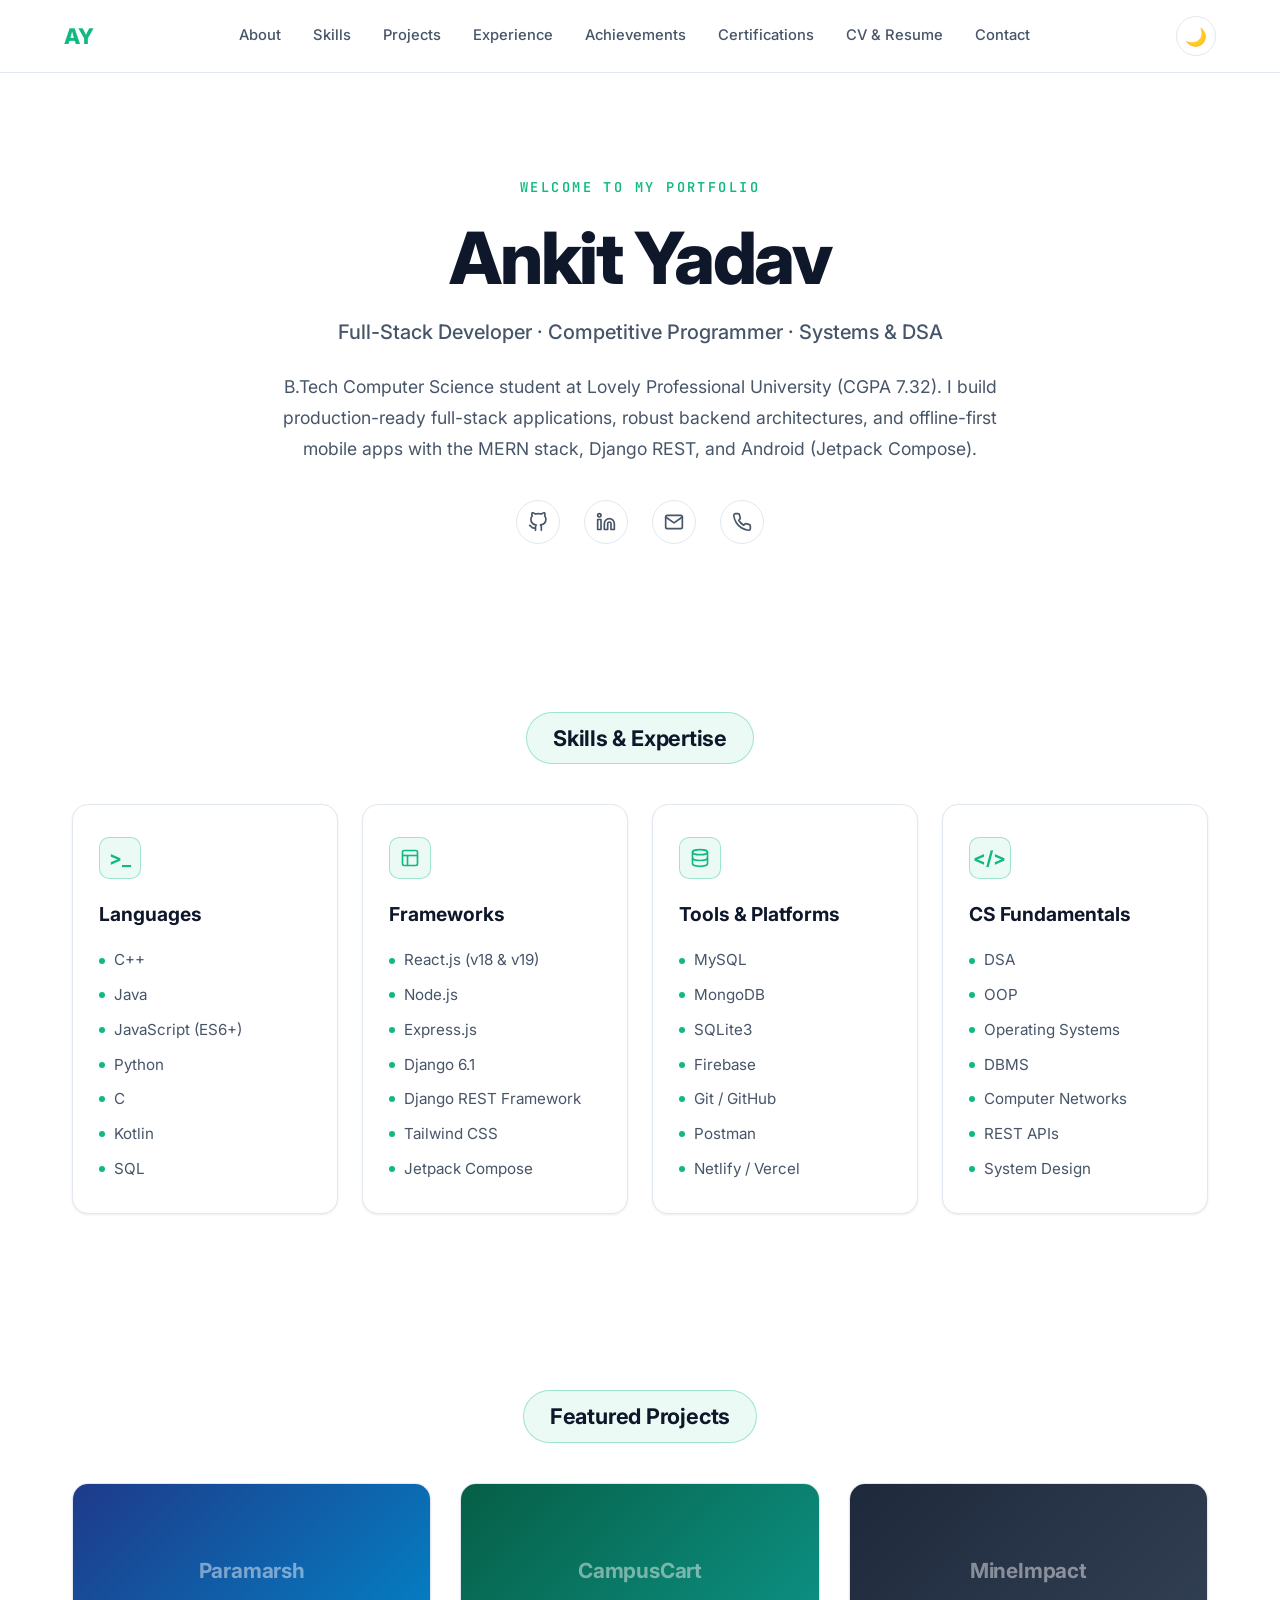
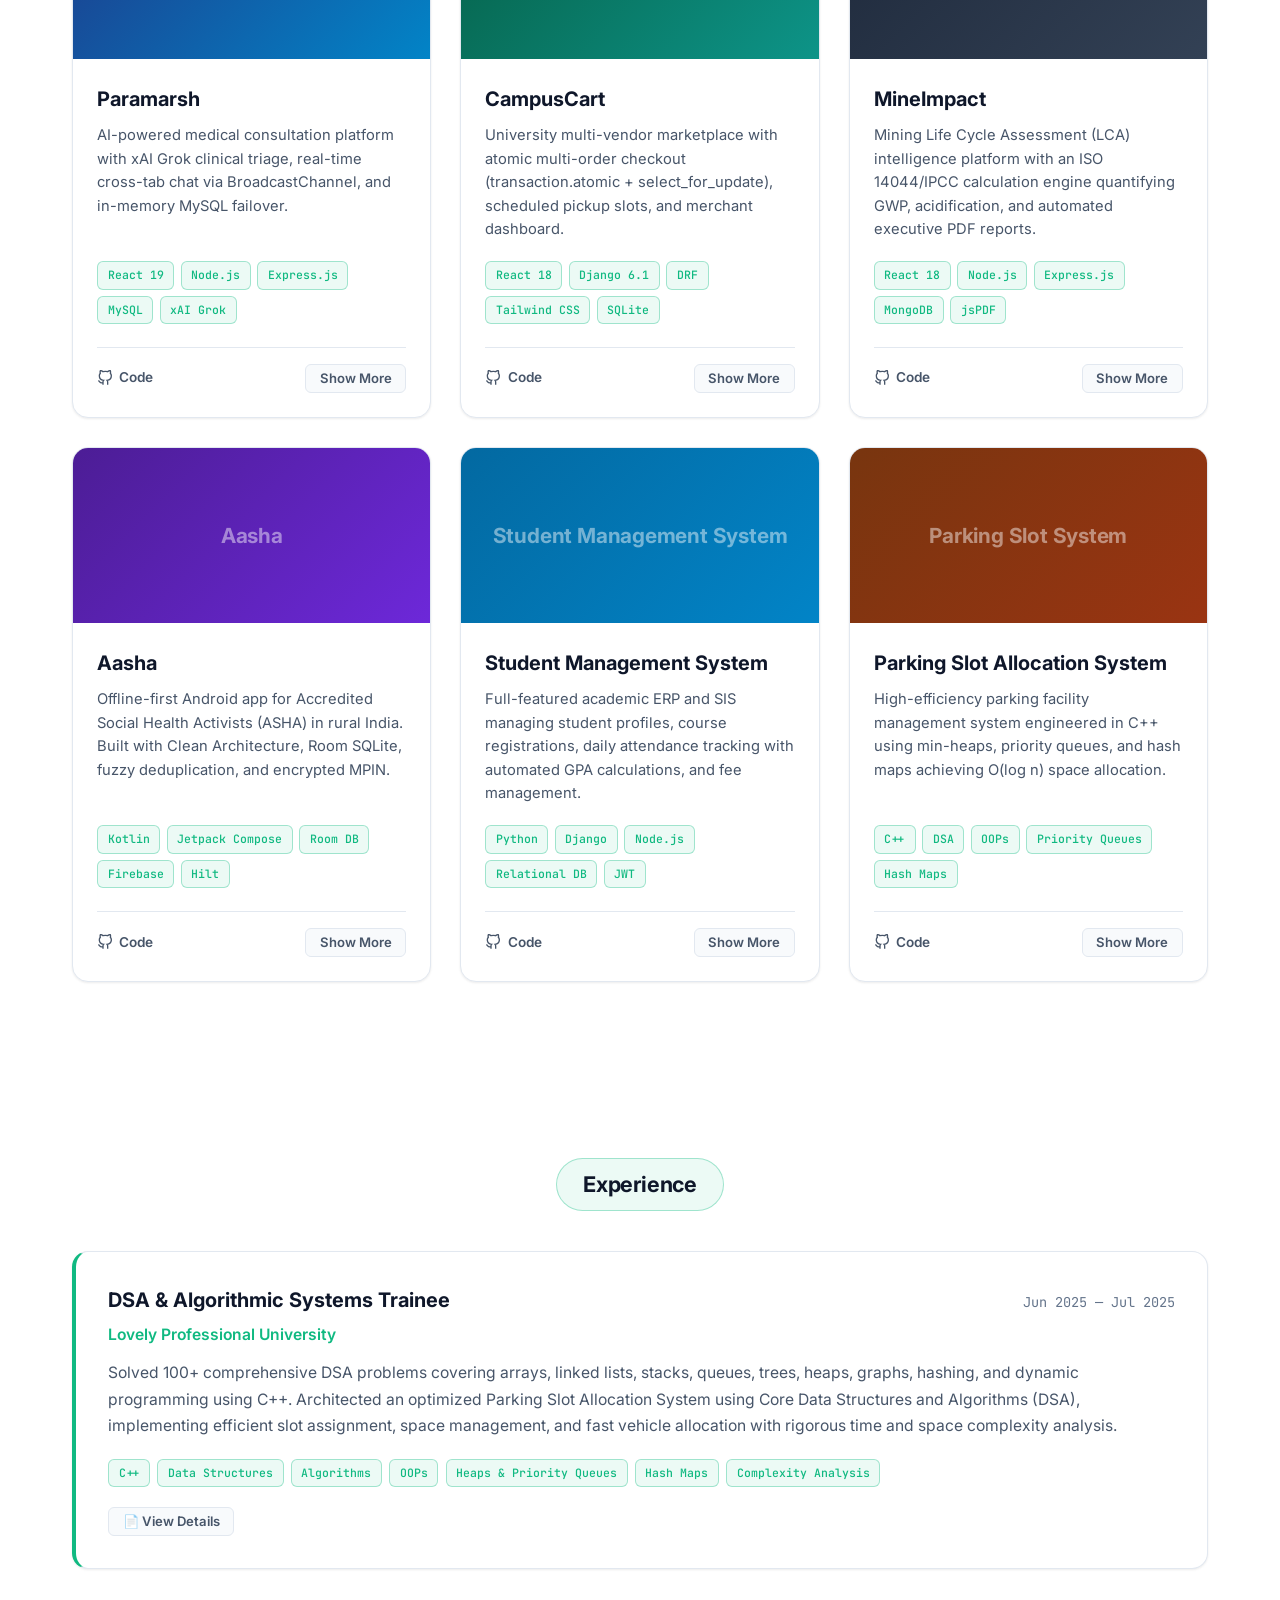
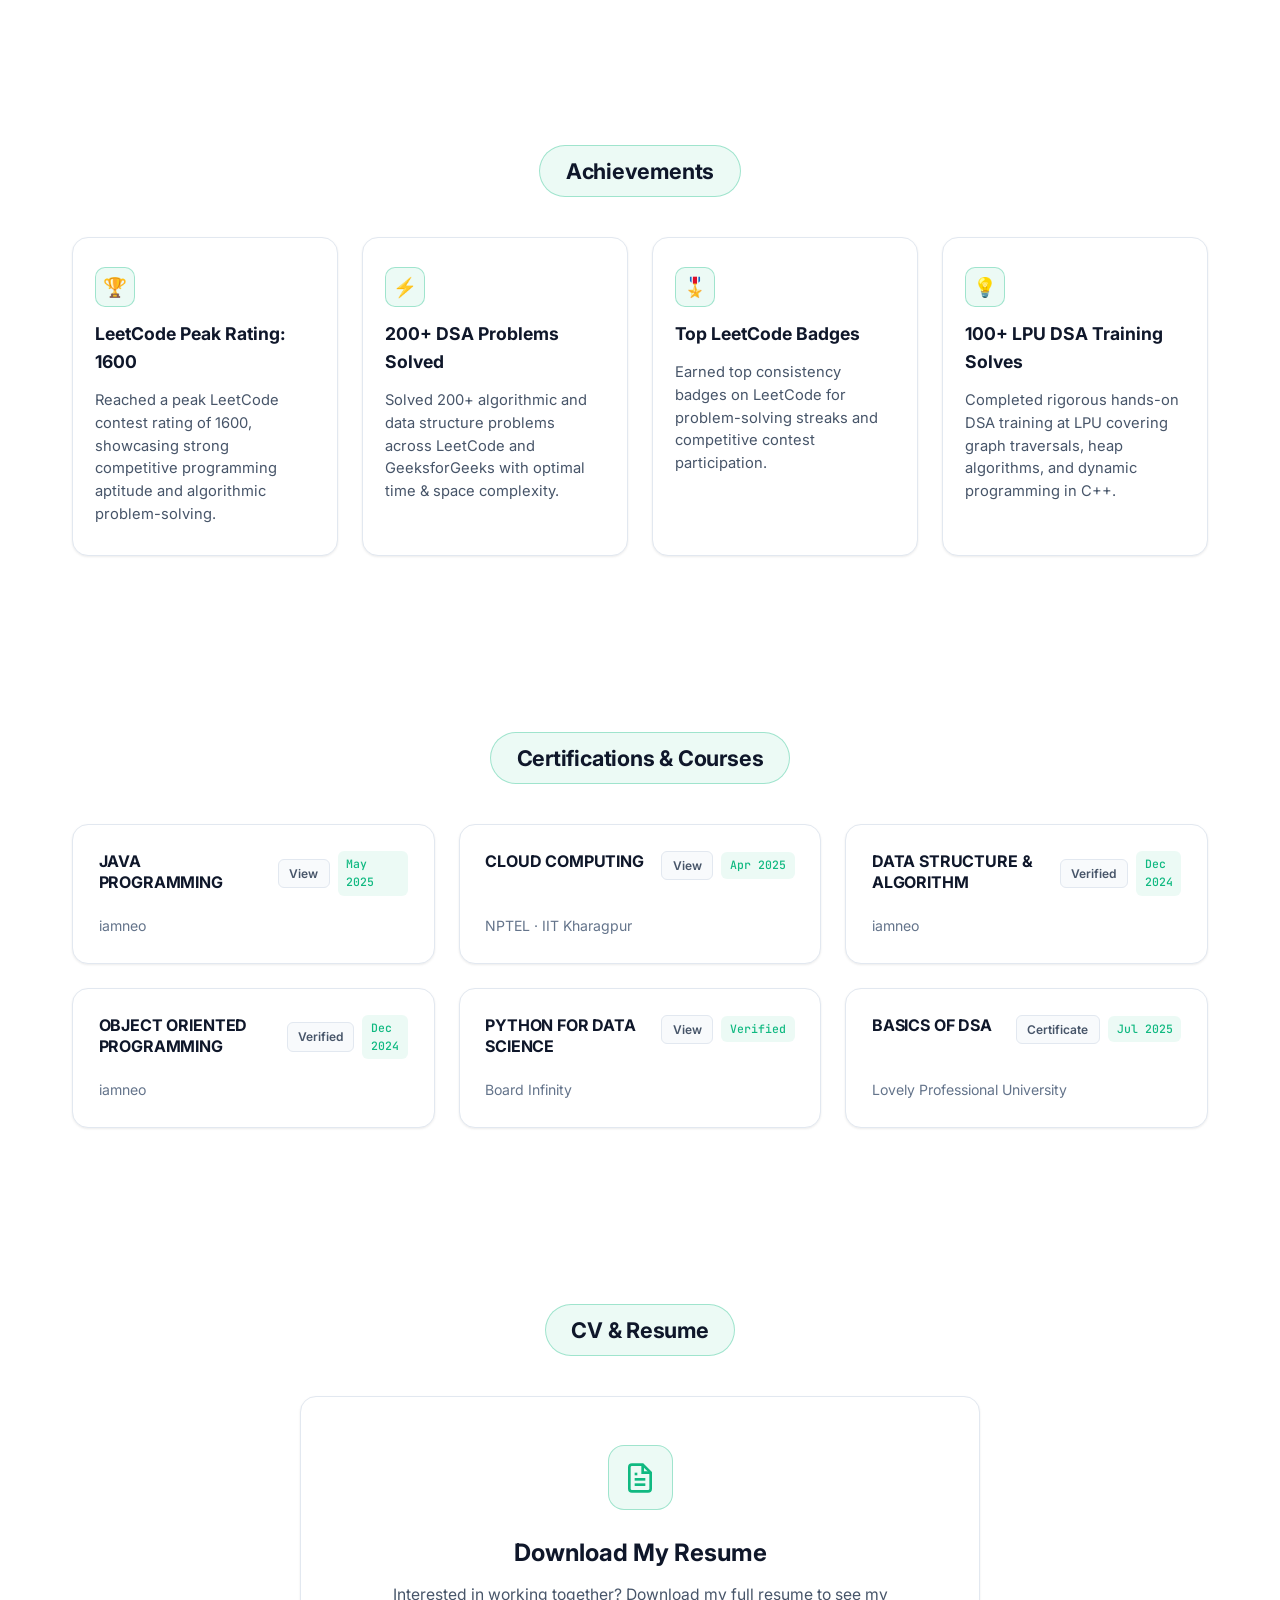
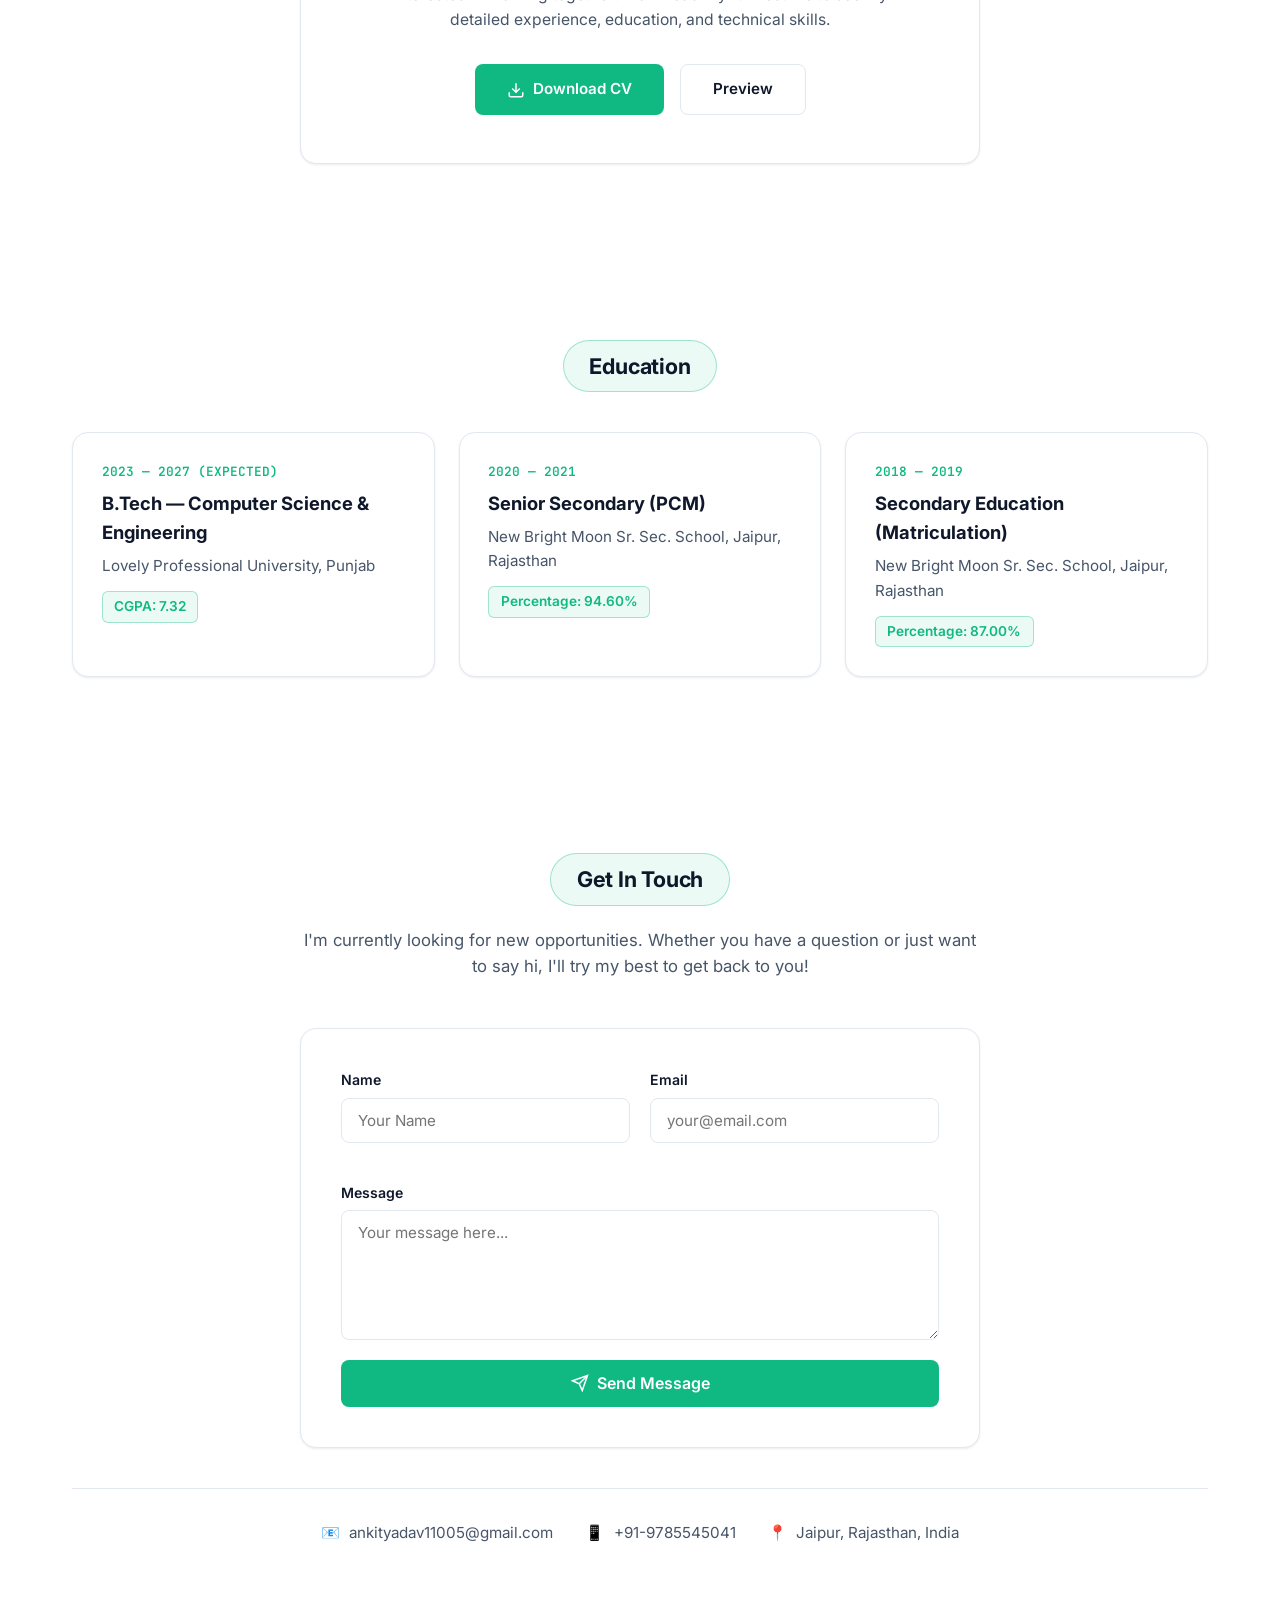
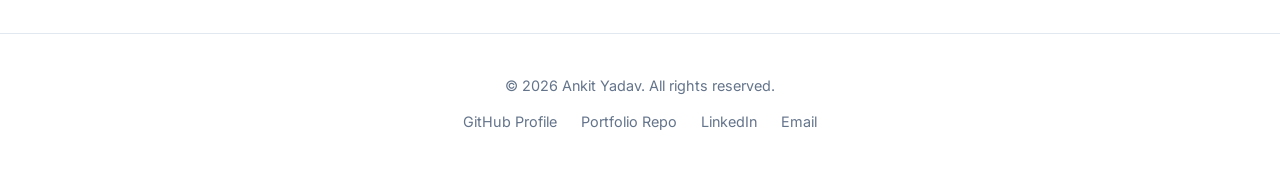
==== index.html @ 8354e6ef "refactor: redesign portfolio with clean, modern, professional layout matching reference design (non-" ====
<!DOCTYPE html>
<html lang="en" data-theme="light">
<head>
<meta charset="UTF-8">
<meta name="viewport" content="width=device-width, initial-scale=1.0">
<title>Ankit Yadav — Software Engineer & Full Stack Developer</title>
<meta name="description" content="Portfolio of Ankit Yadav — Full-Stack Developer & Software Engineer at Lovely Professional University (CGPA 7.32). Experienced in MERN, Django REST, Android (Jetpack Compose), and C++ DSA.">
<link rel="preconnect" href="https://fonts.googleapis.com">
<link rel="preconnect" href="https://fonts.gstatic.com" crossorigin>
<link href="https://fonts.googleapis.com/css2?family=Inter:wght@300;400;500;600;700;800&family=JetBrains+Mono:wght@400;500;600&display=swap" rel="stylesheet">
<style>
/* ===================== DESIGN TOKENS & VARIABLES ===================== */
:root {
  --primary: #10b981;
  --primary-hover: #059669;
  --primary-light: rgba(16, 185, 129, 0.08);
  --primary-border: rgba(16, 185, 129, 0.35);
  
  --bg: #ffffff;
  --bg-subtle: #f8fafc;
  --bg-card: #ffffff;
  --bg-input: #ffffff;
  
  --text-main: #0f172a;
  --text-muted: #475569;
  --text-subtle: #64748b;
  
  --border-color: #e2e8f0;
  --border-hover: #cbd5e1;
  --card-shadow: 0 1px 3px rgba(0, 0, 0, 0.05), 0 1px 2px rgba(0, 0, 0, 0.03);
  --card-hover-shadow: 0 10px 25px -5px rgba(0, 0, 0, 0.06), 0 8px 10px -6px rgba(0, 0, 0, 0.04);
  
  --font-sans: 'Inter', -apple-system, BlinkMacSystemFont, 'Segoe UI', Roboto, sans-serif;
  --font-mono: 'JetBrains Mono', monospace;
  --radius-pill: 30px;
  --radius-card: 16px;
  --radius-btn: 8px;
}

[data-theme="dark"] {
  --bg: #090d16;
  --bg-subtle: #0f172a;
  --bg-card: #131d31;
  --bg-input: #1a263e;
  
  --text-main: #f8fafc;
  --text-muted: #cbd5e1;
  --text-subtle: #94a3b8;
  
  --border-color: #1e293b;
  --border-hover: #334155;
  --card-shadow: 0 1px 3px rgba(0, 0, 0, 0.3);
  --card-hover-shadow: 0 12px 30px -5px rgba(0, 0, 0, 0.5);
}

/* ===================== RESET & BASE ===================== */
*, *::before, *::after { margin: 0; padding: 0; box-sizing: border-box; }
html { scroll-behavior: smooth; }
body {
  font-family: var(--font-sans);
  background-color: var(--bg);
  color: var(--text-main);
  line-height: 1.6;
  -webkit-font-smoothing: antialiased;
  transition: background-color 0.2s ease, color 0.2s ease;
}
a { color: inherit; text-decoration: none; }
button { font-family: inherit; cursor: pointer; border: none; background: none; }
img { max-width: 100%; display: block; }

/* ===================== NAVBAR ===================== */
.navbar {
  position: sticky; top: 0; z-index: 100;
  background: var(--bg);
  border-bottom: 1px solid var(--border-color);
  padding: 1rem 4rem;
  display: flex; align-items: center; justify-content: space-between;
  transition: background-color 0.2s, border-color 0.2s;
}
.nav-brand {
  font-size: 1.35rem; font-weight: 800; color: var(--primary);
  letter-spacing: -0.02em; display: flex; align-items: center; gap: 0.5rem;
}
.nav-links {
  display: flex; align-items: center; gap: 2rem;
}
.nav-links a {
  font-size: 0.92rem; font-weight: 500; color: var(--text-muted);
  transition: color 0.15s ease;
}
.nav-links a:hover { color: var(--primary); }
.nav-actions {
  display: flex; align-items: center; gap: 1rem;
}
.theme-btn {
  width: 40px; height: 40px; border-radius: 50%;
  border: 1px solid var(--border-color); background: var(--bg-card);
  display: flex; align-items: center; justify-content: center;
  font-size: 1.1rem; color: var(--text-muted);
  transition: border-color 0.15s, background-color 0.15s;
}
.theme-btn:hover { border-color: var(--primary); color: var(--primary); }
.hamburger {
  display: none; flex-direction: column; gap: 5px; padding: 4px;
}
.hamburger span {
  display: block; width: 22px; height: 2px; background: var(--text-main);
  border-radius: 2px; transition: transform 0.2s;
}
.mobile-nav {
  display: none; position: fixed; inset: 0; z-index: 99;
  background: var(--bg); flex-direction: column;
  align-items: center; justify-content: center; gap: 2rem;
}
.mobile-nav.open { display: flex; }
.mobile-nav a { font-size: 1.4rem; font-weight: 600; color: var(--text-main); }
.mobile-nav a:hover { color: var(--primary); }

/* ===================== GLOBAL SECTION STYLING ===================== */
section {
  padding: 5.5rem 2rem;
  max-width: 1200px;
  margin: 0 auto;
}
.section-badge-wrapper {
  display: flex; justify-content: center; margin-bottom: 2.5rem;
}
.section-badge {
  display: inline-block;
  padding: 0.5rem 1.6rem;
  border-radius: var(--radius-pill);
  background: var(--primary-light);
  border: 1px solid var(--primary-border);
  color: var(--text-main);
  font-size: 1.35rem;
  font-weight: 700;
  letter-spacing: -0.01em;
  text-align: center;
}
.section-description {
  text-align: center; color: var(--text-muted); font-size: 1.05rem;
  max-width: 680px; margin: -1.2rem auto 3rem;
}

/* ===================== HERO SECTION ===================== */
#hero {
  padding: 6.5rem 2rem 5rem;
  text-align: center;
  position: relative;
}
.hero-tagline {
  font-family: var(--font-mono);
  font-size: 0.85rem;
  font-weight: 600;
  letter-spacing: 0.18em;
  text-transform: uppercase;
  color: var(--primary);
  margin-bottom: 1.2rem;
}
.hero-title {
  font-size: clamp(2.8rem, 6vw, 4.5rem);
  font-weight: 800;
  letter-spacing: -0.03em;
  color: var(--text-main);
  line-height: 1.1;
  margin-bottom: 1.2rem;
}
.hero-roles {
  font-size: 1.25rem;
  font-weight: 500;
  color: var(--text-muted);
  margin-bottom: 1.5rem;
}
.hero-bio {
  font-size: 1.1rem;
  color: var(--text-muted);
  max-width: 750px;
  margin: 0 auto 2.2rem;
  line-height: 1.75;
}
.hero-socials {
  display: flex; justify-content: center; align-items: center; gap: 1.5rem;
}
.social-icon-link {
  width: 44px; height: 44px; border-radius: 50%;
  border: 1px solid var(--border-color); background: var(--bg-card);
  display: flex; align-items: center; justify-content: center;
  font-size: 1.2rem; color: var(--text-muted);
  transition: all 0.2s ease;
}
.social-icon-link:hover {
  border-color: var(--primary); color: var(--primary);
  transform: translateY(-2px);
}

/* ===================== SKILLS & EXPERTISE ===================== */
.skills-grid {
  display: grid;
  grid-template-columns: repeat(4, 1fr);
  gap: 1.5rem;
}
.skill-category-card {
  background: var(--bg-card);
  border: 1px solid var(--border-color);
  border-radius: var(--radius-card);
  padding: 2rem 1.6rem;
  box-shadow: var(--card-shadow);
  transition: transform 0.2s, box-shadow 0.2s, border-color 0.2s;
}
.skill-category-card:hover {
  border-color: var(--primary-border);
  box-shadow: var(--card-hover-shadow);
  transform: translateY(-3px);
}
.skill-icon-badge {
  width: 42px; height: 42px; border-radius: 10px;
  background: var(--primary-light); color: var(--primary);
  display: flex; align-items: center; justify-content: center;
  font-size: 1.2rem; font-weight: 700; margin-bottom: 1.2rem;
  border: 1px solid var(--primary-border);
}
.skill-category-title {
  font-size: 1.2rem; font-weight: 700; color: var(--text-main);
  margin-bottom: 1.2rem;
}
.skill-list {
  list-style: none; display: flex; flex-direction: column; gap: 0.65rem;
}
.skill-list-item {
  display: flex; align-items: center; gap: 0.6rem;
  font-size: 0.95rem; color: var(--text-muted);
}
.skill-list-item::before {
  content: ''; width: 6px; height: 6px; border-radius: 50%;
  background-color: var(--primary); flex-shrink: 0;
}

/* ===================== FEATURED PROJECTS ===================== */
.projects-grid {
  display: grid;
  grid-template-columns: repeat(3, 1fr);
  gap: 1.8rem;
}
.project-card {
  background: var(--bg-card);
  border: 1px solid var(--border-color);
  border-radius: var(--radius-card);
  overflow: hidden;
  box-shadow: var(--card-shadow);
  display: flex; flex-direction: column;
  transition: transform 0.2s, box-shadow 0.2s, border-color 0.2s;
}
.project-card:hover {
  border-color: var(--border-hover);
  box-shadow: var(--card-hover-shadow);
  transform: translateY(-4px);
}
.project-thumb {
  height: 175px; width: 100%;
  position: relative; overflow: hidden;
  display: flex; align-items: center; justify-content: center;
}
.project-thumb-text {
  font-weight: 700; font-size: 1.3rem; letter-spacing: -0.01em;
  opacity: 0.45; color: #ffffff; text-align: center; padding: 1rem;
}
.project-content {
  padding: 1.5rem; display: flex; flex-direction: column; flex-grow: 1;
}
.project-name {
  font-size: 1.25rem; font-weight: 700; color: var(--text-main);
  margin-bottom: 0.6rem;
}
.project-desc {
  font-size: 0.92rem; color: var(--text-muted); line-height: 1.6;
  margin-bottom: 1.2rem; flex-grow: 1;
}
.project-tags {
  display: flex; flex-wrap: wrap; gap: 0.4rem; margin-bottom: 1.4rem;
}
.project-tag {
  font-family: var(--font-mono); font-size: 0.72rem; font-weight: 500;
  padding: 0.25rem 0.6rem; border-radius: 6px;
  background: var(--primary-light); color: var(--primary);
  border: 1px solid var(--primary-border);
}
.project-card-footer {
  display: flex; align-items: center; justify-content: space-between;
  border-top: 1px solid var(--border-color); padding-top: 1rem;
  margin-top: auto;
}
.project-link-btn {
  font-size: 0.85rem; font-weight: 600; color: var(--text-muted);
  display: inline-flex; align-items: center; gap: 0.4rem;
  transition: color 0.15s ease;
}
.project-link-btn:hover { color: var(--primary); }
.btn-show-more {
  font-size: 0.82rem; font-weight: 600; padding: 0.35rem 0.85rem;
  border-radius: 6px; border: 1px solid var(--border-color);
  background: var(--bg-subtle); color: var(--text-muted);
  transition: all 0.15s ease;
}
.btn-show-more:hover {
  border-color: var(--primary); color: var(--primary);
}

/* ===================== EXPERIENCE / TRAINING ===================== */
.experience-container {
  display: flex; flex-direction: column; gap: 1.5rem;
}
.experience-card {
  background: var(--bg-card);
  border: 1px solid var(--border-color);
  border-left: 4px solid var(--primary);
  border-radius: var(--radius-card);
  padding: 2rem;
  box-shadow: var(--card-shadow);
}
.experience-header {
  display: flex; justify-content: space-between; align-items: baseline;
  flex-wrap: wrap; gap: 0.5rem; margin-bottom: 0.4rem;
}
.experience-role {
  font-size: 1.25rem; font-weight: 700; color: var(--text-main);
}
.experience-org {
  font-size: 0.98rem; font-weight: 600; color: var(--primary);
  margin-bottom: 0.8rem;
}
.experience-date {
  font-family: var(--font-mono); font-size: 0.85rem; color: var(--text-subtle);
}
.experience-body {
  font-size: 0.98rem; color: var(--text-muted); line-height: 1.7; margin-bottom: 1.2rem;
}
.experience-tags {
  display: flex; flex-wrap: wrap; gap: 0.45rem; margin-bottom: 1.2rem;
}

/* ===================== ACHIEVEMENTS ===================== */
.achievements-grid {
  display: grid;
  grid-template-columns: repeat(4, 1fr);
  gap: 1.5rem;
}
.achievement-card {
  background: var(--bg-card);
  border: 1px solid var(--border-color);
  border-radius: var(--radius-card);
  padding: 1.8rem 1.4rem;
  box-shadow: var(--card-shadow);
  display: flex; flex-direction: column; gap: 0.8rem;
  transition: transform 0.2s, box-shadow 0.2s;
}
.achievement-card:hover {
  transform: translateY(-3px); box-shadow: var(--card-hover-shadow);
}
.achievement-icon-circle {
  width: 40px; height: 40px; border-radius: 10px;
  background: var(--primary-light); color: var(--primary);
  border: 1px solid var(--primary-border);
  display: flex; align-items: center; justify-content: center; font-size: 1.2rem;
}
.achievement-title {
  font-size: 1.1rem; font-weight: 700; color: var(--text-main);
}
.achievement-text {
  font-size: 0.92rem; color: var(--text-muted); line-height: 1.55;
}

/* ===================== CERTIFICATIONS & COURSES ===================== */
.certs-grid {
  display: grid;
  grid-template-columns: repeat(3, 1fr);
  gap: 1.5rem;
}
.cert-card {
  background: var(--bg-card);
  border: 1px solid var(--border-color);
  border-radius: var(--radius-card);
  padding: 1.6rem;
  box-shadow: var(--card-shadow);
  display: flex; flex-direction: column; justify-content: space-between;
  gap: 1.2rem;
  transition: transform 0.2s, box-shadow 0.2s;
}
.cert-card:hover {
  transform: translateY(-3px); box-shadow: var(--card-hover-shadow);
}
.cert-top {
  display: flex; justify-content: space-between; align-items: flex-start; gap: 0.8rem;
}
.cert-title {
  font-size: 1rem; font-weight: 700; color: var(--text-main);
  text-transform: uppercase; letter-spacing: -0.01em; line-height: 1.35;
}
.cert-meta-row {
  display: flex; align-items: center; gap: 0.5rem;
}
.cert-btn {
  font-size: 0.75rem; font-weight: 600; padding: 0.25rem 0.65rem;
  border-radius: 6px; border: 1px solid var(--border-color);
  color: var(--text-muted); background: var(--bg-subtle);
}
.cert-btn:hover { border-color: var(--primary); color: var(--primary); }
.cert-date-badge {
  font-family: var(--font-mono); font-size: 0.72rem; padding: 0.25rem 0.55rem;
  border-radius: 6px; background: var(--primary-light); color: var(--primary);
  font-weight: 500;
}
.cert-issuer {
  font-size: 0.88rem; color: var(--text-subtle);
}

/* ===================== CV & RESUME ===================== */
.resume-card {
  max-width: 680px; margin: 0 auto;
  background: var(--bg-card);
  border: 1px solid var(--border-color);
  border-radius: var(--radius-card);
  padding: 3rem 2.5rem;
  text-align: center;
  box-shadow: var(--card-shadow);
}
.resume-icon-wrap {
  width: 65px; height: 65px; border-radius: 16px;
  background: var(--primary-light); border: 1px solid var(--primary-border);
  color: var(--primary); margin: 0 auto 1.5rem;
  display: flex; align-items: center; justify-content: center; font-size: 2rem;
}
.resume-heading {
  font-size: 1.5rem; font-weight: 700; color: var(--text-main);
  margin-bottom: 0.6rem;
}
.resume-subtext {
  font-size: 0.98rem; color: var(--text-muted);
  max-width: 520px; margin: 0 auto 2rem; line-height: 1.6;
}
.resume-actions {
  display: flex; justify-content: center; gap: 1rem; flex-wrap: wrap;
}
.btn-primary-green {
  background: var(--primary); color: #ffffff;
  padding: 0.75rem 2rem; border-radius: var(--radius-btn);
  font-weight: 600; font-size: 0.95rem;
  display: inline-flex; align-items: center; gap: 0.5rem;
  transition: background-color 0.15s ease, transform 0.15s;
}
.btn-primary-green:hover {
  background: var(--primary-hover); transform: translateY(-2px);
}
.btn-outline {
  border: 1px solid var(--border-color); color: var(--text-main);
  background: var(--bg-card); padding: 0.75rem 2rem;
  border-radius: var(--radius-btn); font-weight: 600; font-size: 0.95rem;
  transition: border-color 0.15s, transform 0.15s;
}
.btn-outline:hover {
  border-color: var(--text-main); transform: translateY(-2px);
}

/* ===================== EDUCATION ===================== */
.education-grid {
  display: grid; grid-template-columns: repeat(3, 1fr); gap: 1.5rem;
}
.edu-card {
  background: var(--bg-card);
  border: 1px solid var(--border-color);
  border-radius: var(--radius-card);
  padding: 1.8rem;
  box-shadow: var(--card-shadow);
}
.edu-date {
  font-family: var(--font-mono); font-size: 0.8rem; color: var(--primary);
  font-weight: 600; margin-bottom: 0.4rem;
}
.edu-degree {
  font-size: 1.15rem; font-weight: 700; color: var(--text-main); margin-bottom: 0.4rem;
}
.edu-school {
  font-size: 0.95rem; color: var(--text-muted); margin-bottom: 0.8rem;
}
.edu-score-badge {
  display: inline-block; font-weight: 600; font-size: 0.85rem;
  padding: 0.25rem 0.7rem; border-radius: 6px;
  background: var(--primary-light); color: var(--primary);
  border: 1px solid var(--primary-border);
}

/* ===================== GET IN TOUCH (CONTACT) ===================== */
.contact-container {
  max-width: 680px; margin: 0 auto;
  background: var(--bg-card);
  border: 1px solid var(--border-color);
  border-radius: var(--radius-card);
  padding: 2.5rem;
  box-shadow: var(--card-shadow);
}
.form-row-2 {
  display: grid; grid-template-columns: 1fr 1fr; gap: 1.2rem; margin-bottom: 1.2rem;
}
.form-field-group {
  display: flex; flex-direction: column; gap: 0.4rem; margin-bottom: 1.2rem;
}
.form-field-group label {
  font-size: 0.88rem; font-weight: 600; color: var(--text-main);
}
.form-control {
  width: 100%; padding: 0.75rem 1rem;
  border-radius: var(--radius-btn);
  border: 1px solid var(--border-color);
  background: var(--bg-input);
  color: var(--text-main);
  font-family: var(--font-sans); font-size: 0.95rem;
  outline: none; transition: border-color 0.15s;
}
.form-control:focus {
  border-color: var(--primary);
}
textarea.form-control { min-height: 130px; resize: vertical; }
.btn-send {
  width: 100%; background: var(--primary); color: #ffffff;
  padding: 0.85rem; border-radius: var(--radius-btn);
  font-weight: 600; font-size: 1rem;
  display: flex; align-items: center; justify-content: center; gap: 0.5rem;
  transition: background-color 0.15s ease;
}
.btn-send:hover { background: var(--primary-hover); }

/* Direct Contact Info Row */
.direct-contact-row {
  display: flex; justify-content: center; gap: 2rem; flex-wrap: wrap;
  margin-top: 2.5rem; padding-top: 2rem; border-top: 1px solid var(--border-color);
}
.direct-contact-item {
  display: flex; align-items: center; gap: 0.6rem;
  font-size: 0.95rem; color: var(--text-muted);
}
.direct-contact-item a:hover { color: var(--primary); }

/* ===================== FOOTER ===================== */
footer {
  border-top: 1px solid var(--border-color);
  background: var(--bg);
  padding: 2.5rem 2rem;
  text-align: center;
  color: var(--text-subtle);
  font-size: 0.9rem;
}
.footer-links {
  display: flex; justify-content: center; gap: 1.5rem; margin-top: 0.8rem;
}
.footer-links a:hover { color: var(--primary); }

/* ===================== MODAL STYLES ===================== */
.modal-overlay {
  position: fixed; inset: 0; z-index: 1000;
  background: rgba(0, 0, 0, 0.65);
  display: flex; align-items: center; justify-content: center;
  padding: 1.5rem; opacity: 0; pointer-events: none;
  transition: opacity 0.2s ease;
}
.modal-overlay.open { opacity: 1; pointer-events: all; }
.modal-box {
  background: var(--bg-card);
  border: 1px solid var(--border-color);
  border-radius: var(--radius-card);
  max-width: 780px; width: 100%; max-height: 85vh;
  overflow-y: auto; padding: 2.2rem;
  box-shadow: 0 20px 40px rgba(0,0,0,0.2);
  position: relative;
}
.modal-close-btn {
  position: absolute; top: 1.4rem; right: 1.4rem;
  width: 34px; height: 34px; border-radius: 50%;
  border: 1px solid var(--border-color); color: var(--text-muted);
  display: flex; align-items: center; justify-content: center;
  font-size: 1.1rem;
}
.modal-close-btn:hover { border-color: var(--text-main); color: var(--text-main); }
.modal-badge-tag {
  display: inline-block; font-size: 0.75rem; font-weight: 600;
  padding: 0.25rem 0.65rem; border-radius: 6px;
  background: var(--primary-light); color: var(--primary);
  border: 1px solid var(--primary-border); margin-bottom: 0.6rem;
}
.modal-title { font-size: 1.8rem; font-weight: 800; color: var(--text-main); margin-bottom: 0.5rem; }
.modal-sub { font-size: 0.95rem; color: var(--text-muted); margin-bottom: 1.5rem; }
.modal-section-h { font-size: 1.1rem; font-weight: 700; color: var(--text-main); margin: 1.4rem 0 0.8rem; }
.modal-bullets { list-style: none; display: flex; flex-direction: column; gap: 0.65rem; }
.modal-bullets li {
  position: relative; padding-left: 1.3rem; font-size: 0.95rem; color: var(--text-muted); line-height: 1.6;
}
.modal-bullets li::before {
  content: '•'; color: var(--primary); position: absolute; left: 0; font-size: 1.2rem; line-height: 1;
}
.modal-tech-box {
  background: var(--bg-subtle); border: 1px solid var(--border-color);
  border-radius: 8px; padding: 1rem; margin-top: 1.4rem;
  font-size: 0.9rem; color: var(--text-muted);
}
.modal-footer-actions {
  display: flex; gap: 1rem; margin-top: 2rem; padding-top: 1.2rem; border-top: 1px solid var(--border-color);
}

/* ===================== RESPONSIVE BREAKPOINTS ===================== */
@media (max-width: 1024px) {
  .skills-grid { grid-template-columns: repeat(2, 1fr); }
  .projects-grid { grid-template-columns: repeat(2, 1fr); }
  .achievements-grid { grid-template-columns: repeat(2, 1fr); }
  .certs-grid { grid-template-columns: repeat(2, 1fr); }
  .education-grid { grid-template-columns: 1fr; }
}

@media (max-width: 768px) {
  .navbar { padding: 1rem 1.5rem; }
  .nav-links { display: none; }
  .hamburger { display: flex; }
  section { padding: 4rem 1.2rem; }
  .projects-grid { grid-template-columns: 1fr; }
  .skills-grid { grid-template-columns: 1fr; }
  .achievements-grid { grid-template-columns: 1fr; }
  .certs-grid { grid-template-columns: 1fr; }
  .form-row-2 { grid-template-columns: 1fr; }
  .direct-contact-row { flex-direction: column; align-items: center; }
}
</style>
</head>
<body>

<!-- NAVBAR -->
<header class="navbar">
  <a href="#hero" class="nav-brand">AY</a>
  <nav class="nav-links">
    <a href="#about">About</a>
    <a href="#skills">Skills</a>
    <a href="#projects">Projects</a>
    <a href="#experience">Experience</a>
    <a href="#achievements">Achievements</a>
    <a href="#certifications">Certifications</a>
    <a href="#resume">CV & Resume</a>
    <a href="#contact">Contact</a>
  </nav>
  <div class="nav-actions">
    <button class="theme-btn" id="theme-btn" aria-label="Toggle Theme">🌙</button>
    <button class="hamburger" id="hamburger-btn" aria-label="Open Navigation Menu">
      <span></span><span></span><span></span>
    </button>
  </div>
</header>

<!-- MOBILE NAVIGATION DRAWER -->
<div class="mobile-nav" id="mobile-nav">
  <a href="#about" onclick="closeMobile()">About</a>
  <a href="#skills" onclick="closeMobile()">Skills</a>
  <a href="#projects" onclick="closeMobile()">Projects</a>
  <a href="#experience" onclick="closeMobile()">Experience</a>
  <a href="#achievements" onclick="closeMobile()">Achievements</a>
  <a href="#certifications" onclick="closeMobile()">Certifications</a>
  <a href="#resume" onclick="closeMobile()">CV & Resume</a>
  <a href="#contact" onclick="closeMobile()">Contact</a>
</div>

<!-- ===== HERO SECTION ===== -->
<section id="hero">
  <div class="hero-tagline">Welcome to my portfolio</div>
  <h1 class="hero-title">Ankit Yadav</h1>
  <div class="hero-roles">Full-Stack Developer · Competitive Programmer · Systems & DSA</div>
  <p class="hero-bio">
    B.Tech Computer Science student at Lovely Professional University (CGPA 7.32). I build production-ready full-stack applications, robust backend architectures, and offline-first mobile apps with the MERN stack, Django REST, and Android (Jetpack Compose).
  </p>
  <div class="hero-socials">
    <a href="https://github.com/ankityadav281" target="_blank" class="social-icon-link" title="GitHub">
      <svg width="20" height="20" viewBox="0 0 24 24" fill="none" stroke="currentColor" stroke-width="2" stroke-linecap="round" stroke-linejoin="round"><path d="M9 19c-5 1.5-5-2.5-7-3m14 6v-3.87a3.37 3.37 0 0 0-.94-2.61c3.14-.35 6.44-1.54 6.44-7A5.44 5.44 0 0 0 20 4.77 5.07 5.07 0 0 0 19.91 1S18.73.65 16 2.48a13.38 13.38 0 0 0-7 0C6.27.65 5.09 1 5.09 1A5.07 5.07 0 0 0 5 4.77a5.44 5.44 0 0 0-1.5 3.78c0 5.42 3.3 6.61 6.44 7A3.37 3.37 0 0 0 9 18.13V22"></path></svg>
    </a>
    <a href="https://linkedin.com/in/AnkitYadav" target="_blank" class="social-icon-link" title="LinkedIn">
      <svg width="20" height="20" viewBox="0 0 24 24" fill="none" stroke="currentColor" stroke-width="2" stroke-linecap="round" stroke-linejoin="round"><path d="M16 8a6 6 0 0 1 6 6v7h-4v-7a2 2 0 0 0-2-2 2 2 0 0 0-2 2v7h-4v-7a6 6 0 0 1 6-6z"></path><rect x="2" y="9" width="4" height="12"></rect><circle cx="4" cy="4" r="2"></circle></svg>
    </a>
    <a href="mailto:ankityadav11005@gmail.com" class="social-icon-link" title="Email">
      <svg width="20" height="20" viewBox="0 0 24 24" fill="none" stroke="currentColor" stroke-width="2" stroke-linecap="round" stroke-linejoin="round"><path d="M4 4h16c1.1 0 2 .9 2 2v12c0 1.1-.9 2-2 2H4c-1.1 0-2-.9-2-2V6c0-1.1.9-2 2-2z"></path><polyline points="22,6 12,13 2,6"></polyline></svg>
    </a>
    <a href="tel:+919785545041" class="social-icon-link" title="Phone">
      <svg width="20" height="20" viewBox="0 0 24 24" fill="none" stroke="currentColor" stroke-width="2" stroke-linecap="round" stroke-linejoin="round"><path d="M22 16.92v3a2 2 0 0 1-2.18 2 19.79 19.79 0 0 1-8.63-3.07 19.5 19.5 0 0 1-6-6 19.79 19.79 0 0 1-3.07-8.67A2 2 0 0 1 4.11 2h3a2 2 0 0 1 2 1.72 12.84 12.84 0 0 0 .7 2.81 2 2 0 0 1-.45 2.11L8.09 9.91a16 16 0 0 0 6 6l1.27-1.27a2 2 0 0 1 2.11-.45 12.84 12.84 0 0 0 2.81.7A2 2 0 0 1 22 16.92z"></path></svg>
    </a>
  </div>
</section>

<!-- ===== SKILLS & EXPERTISE ===== -->
<section id="skills">
  <div class="section-badge-wrapper">
    <div class="section-badge">Skills & Expertise</div>
  </div>
  <div class="skills-grid">
    <!-- Languages -->
    <div class="skill-category-card">
      <div class="skill-icon-badge">&gt;_</div>
      <h3 class="skill-category-title">Languages</h3>
      <ul class="skill-list">
        <li class="skill-list-item">C++</li>
        <li class="skill-list-item">Java</li>
        <li class="skill-list-item">JavaScript (ES6+)</li>
        <li class="skill-list-item">Python</li>
        <li class="skill-list-item">C</li>
        <li class="skill-list-item">Kotlin</li>
        <li class="skill-list-item">SQL</li>
      </ul>
    </div>

    <!-- Frameworks -->
    <div class="skill-category-card">
      <div class="skill-icon-badge">
        <svg width="20" height="20" viewBox="0 0 24 24" fill="none" stroke="currentColor" stroke-width="2"><rect x="3" y="3" width="18" height="18" rx="2"/><path d="M3 9h18"/><path d="M9 21V9"/></svg>
      </div>
      <h3 class="skill-category-title">Frameworks</h3>
      <ul class="skill-list">
        <li class="skill-list-item">React.js (v18 & v19)</li>
        <li class="skill-list-item">Node.js</li>
        <li class="skill-list-item">Express.js</li>
        <li class="skill-list-item">Django 6.1</li>
        <li class="skill-list-item">Django REST Framework</li>
        <li class="skill-list-item">Tailwind CSS</li>
        <li class="skill-list-item">Jetpack Compose</li>
      </ul>
    </div>

    <!-- Tools & Platforms -->
    <div class="skill-category-card">
      <div class="skill-icon-badge">
        <svg width="20" height="20" viewBox="0 0 24 24" fill="none" stroke="currentColor" stroke-width="2"><ellipse cx="12" cy="5" rx="9" ry="3"/><path d="M21 12c0 1.66-4 3-9 3s-9-1.34-9-3"/><path d="M3 5v14c0 1.66 4 3 9 3s9-1.34 9-3V5"/></svg>
      </div>
      <h3 class="skill-category-title">Tools & Platforms</h3>
      <ul class="skill-list">
        <li class="skill-list-item">MySQL</li>
        <li class="skill-list-item">MongoDB</li>
        <li class="skill-list-item">SQLite3</li>
        <li class="skill-list-item">Firebase</li>
        <li class="skill-list-item">Git / GitHub</li>
        <li class="skill-list-item">Postman</li>
        <li class="skill-list-item">Netlify / Vercel</li>
      </ul>
    </div>

    <!-- CS Fundamentals -->
    <div class="skill-category-card">
      <div class="skill-icon-badge">&lt;/&gt;</div>
      <h3 class="skill-category-title">CS Fundamentals</h3>
      <ul class="skill-list">
        <li class="skill-list-item">DSA</li>
        <li class="skill-list-item">OOP</li>
        <li class="skill-list-item">Operating Systems</li>
        <li class="skill-list-item">DBMS</li>
        <li class="skill-list-item">Computer Networks</li>
        <li class="skill-list-item">REST APIs</li>
        <li class="skill-list-item">System Design</li>
      </ul>
    </div>
  </div>
</section>

<!-- ===== FEATURED PROJECTS ===== -->
<section id="projects">
  <div class="section-badge-wrapper">
    <div class="section-badge">Featured Projects</div>
  </div>
  <div class="projects-grid">

    <!-- 1. Paramarsh -->
    <div class="project-card">
      <div class="project-thumb" style="background: linear-gradient(135deg, #1e3a8a, #0284c7);">
        <div class="project-thumb-text">Paramarsh</div>
      </div>
      <div class="project-content">
        <h3 class="project-name">Paramarsh</h3>
        <p class="project-desc">
          AI-powered medical consultation platform with xAI Grok clinical triage, real-time cross-tab chat via BroadcastChannel, and in-memory MySQL failover.
        </p>
        <div class="project-tags">
          <span class="project-tag">React 19</span>
          <span class="project-tag">Node.js</span>
          <span class="project-tag">Express.js</span>
          <span class="project-tag">MySQL</span>
          <span class="project-tag">xAI Grok</span>
        </div>
        <div class="project-card-footer">
          <a href="https://github.com/ankityadav281/Paramarsh" target="_blank" class="project-link-btn">
            <svg width="16" height="16" viewBox="0 0 24 24" fill="none" stroke="currentColor" stroke-width="2"><path d="M9 19c-5 1.5-5-2.5-7-3m14 6v-3.87a3.37 3.37 0 0 0-.94-2.61c3.14-.35 6.44-1.54 6.44-7A5.44 5.44 0 0 0 20 4.77 5.07 5.07 0 0 0 19.91 1S18.73.65 16 2.48a13.38 13.38 0 0 0-7 0C6.27.65 5.09 1 5.09 1A5.07 5.07 0 0 0 5 4.77a5.44 5.44 0 0 0-1.5 3.78c0 5.42 3.3 6.61 6.44 7A3.37 3.37 0 0 0 9 18.13V22"></path></svg>
            <span>Code</span>
          </a>
          <button class="btn-show-more" onclick="openModal('modal-paramarsh')">Show More</button>
        </div>
      </div>
    </div>

    <!-- 2. CampusCart -->
    <div class="project-card">
      <div class="project-thumb" style="background: linear-gradient(135deg, #065f46, #0d9488);">
        <div class="project-thumb-text">CampusCart</div>
      </div>
      <div class="project-content">
        <h3 class="project-name">CampusCart</h3>
        <p class="project-desc">
          University multi-vendor marketplace with atomic multi-order checkout (transaction.atomic + select_for_update), scheduled pickup slots, and merchant dashboard.
        </p>
        <div class="project-tags">
          <span class="project-tag">React 18</span>
          <span class="project-tag">Django 6.1</span>
          <span class="project-tag">DRF</span>
          <span class="project-tag">Tailwind CSS</span>
          <span class="project-tag">SQLite</span>
        </div>
        <div class="project-card-footer">
          <a href="https://github.com/ankityadav281/CampusCart" target="_blank" class="project-link-btn">
            <svg width="16" height="16" viewBox="0 0 24 24" fill="none" stroke="currentColor" stroke-width="2"><path d="M9 19c-5 1.5-5-2.5-7-3m14 6v-3.87a3.37 3.37 0 0 0-.94-2.61c3.14-.35 6.44-1.54 6.44-7A5.44 5.44 0 0 0 20 4.77 5.07 5.07 0 0 0 19.91 1S18.73.65 16 2.48a13.38 13.38 0 0 0-7 0C6.27.65 5.09 1 5.09 1A5.07 5.07 0 0 0 5 4.77a5.44 5.44 0 0 0-1.5 3.78c0 5.42 3.3 6.61 6.44 7A3.37 3.37 0 0 0 9 18.13V22"></path></svg>
            <span>Code</span>
          </a>
          <button class="btn-show-more" onclick="openModal('modal-campuscart')">Show More</button>
        </div>
      </div>
    </div>

    <!-- 3. MineImpact -->
    <div class="project-card">
      <div class="project-thumb" style="background: linear-gradient(135deg, #1e293b, #334155);">
        <div class="project-thumb-text">MineImpact</div>
      </div>
      <div class="project-content">
        <h3 class="project-name">MineImpact</h3>
        <p class="project-desc">
          Mining Life Cycle Assessment (LCA) intelligence platform with an ISO 14044/IPCC calculation engine quantifying GWP, acidification, and automated executive PDF reports.
        </p>
        <div class="project-tags">
          <span class="project-tag">React 18</span>
          <span class="project-tag">Node.js</span>
          <span class="project-tag">Express.js</span>
          <span class="project-tag">MongoDB</span>
          <span class="project-tag">jsPDF</span>
        </div>
        <div class="project-card-footer">
          <a href="https://github.com/ankityadav281/MineImpact" target="_blank" class="project-link-btn">
            <svg width="16" height="16" viewBox="0 0 24 24" fill="none" stroke="currentColor" stroke-width="2"><path d="M9 19c-5 1.5-5-2.5-7-3m14 6v-3.87a3.37 3.37 0 0 0-.94-2.61c3.14-.35 6.44-1.54 6.44-7A5.44 5.44 0 0 0 20 4.77 5.07 5.07 0 0 0 19.91 1S18.73.65 16 2.48a13.38 13.38 0 0 0-7 0C6.27.65 5.09 1 5.09 1A5.07 5.07 0 0 0 5 4.77a5.44 5.44 0 0 0-1.5 3.78c0 5.42 3.3 6.61 6.44 7A3.37 3.37 0 0 0 9 18.13V22"></path></svg>
            <span>Code</span>
          </a>
          <button class="btn-show-more" onclick="openModal('modal-mineimpact')">Show More</button>
        </div>
      </div>
    </div>

    <!-- 4. Aasha -->
    <div class="project-card">
      <div class="project-thumb" style="background: linear-gradient(135deg, #4c1d95, #6d28d9);">
        <div class="project-thumb-text">Aasha</div>
      </div>
      <div class="project-content">
        <h3 class="project-name">Aasha</h3>
        <p class="project-desc">
          Offline-first Android app for Accredited Social Health Activists (ASHA) in rural India. Built with Clean Architecture, Room SQLite, fuzzy deduplication, and encrypted MPIN.
        </p>
        <div class="project-tags">
          <span class="project-tag">Kotlin</span>
          <span class="project-tag">Jetpack Compose</span>
          <span class="project-tag">Room DB</span>
          <span class="project-tag">Firebase</span>
          <span class="project-tag">Hilt</span>
        </div>
        <div class="project-card-footer">
          <a href="https://github.com/yosobanta/Aasha" target="_blank" class="project-link-btn">
            <svg width="16" height="16" viewBox="0 0 24 24" fill="none" stroke="currentColor" stroke-width="2"><path d="M9 19c-5 1.5-5-2.5-7-3m14 6v-3.87a3.37 3.37 0 0 0-.94-2.61c3.14-.35 6.44-1.54 6.44-7A5.44 5.44 0 0 0 20 4.77 5.07 5.07 0 0 0 19.91 1S18.73.65 16 2.48a13.38 13.38 0 0 0-7 0C6.27.65 5.09 1 5.09 1A5.07 5.07 0 0 0 5 4.77a5.44 5.44 0 0 0-1.5 3.78c0 5.42 3.3 6.61 6.44 7A3.37 3.37 0 0 0 9 18.13V22"></path></svg>
            <span>Code</span>
          </a>
          <button class="btn-show-more" onclick="openModal('modal-aasha')">Show More</button>
        </div>
      </div>
    </div>

    <!-- 5. Student Management System -->
    <div class="project-card">
      <div class="project-thumb" style="background: linear-gradient(135deg, #0369a1, #0284c7);">
        <div class="project-thumb-text">Student Management System</div>
      </div>
      <div class="project-content">
        <h3 class="project-name">Student Management System</h3>
        <p class="project-desc">
          Full-featured academic ERP and SIS managing student profiles, course registrations, daily attendance tracking with automated GPA calculations, and fee management.
        </p>
        <div class="project-tags">
          <span class="project-tag">Python</span>
          <span class="project-tag">Django</span>
          <span class="project-tag">Node.js</span>
          <span class="project-tag">Relational DB</span>
          <span class="project-tag">JWT</span>
        </div>
        <div class="project-card-footer">
          <a href="https://github.com/ankityadav281/Student-Management-System" target="_blank" class="project-link-btn">
            <svg width="16" height="16" viewBox="0 0 24 24" fill="none" stroke="currentColor" stroke-width="2"><path d="M9 19c-5 1.5-5-2.5-7-3m14 6v-3.87a3.37 3.37 0 0 0-.94-2.61c3.14-.35 6.44-1.54 6.44-7A5.44 5.44 0 0 0 20 4.77 5.07 5.07 0 0 0 19.91 1S18.73.65 16 2.48a13.38 13.38 0 0 0-7 0C6.27.65 5.09 1 5.09 1A5.07 5.07 0 0 0 5 4.77a5.44 5.44 0 0 0-1.5 3.78c0 5.42 3.3 6.61 6.44 7A3.37 3.37 0 0 0 9 18.13V22"></path></svg>
            <span>Code</span>
          </a>
          <button class="btn-show-more" onclick="openModal('modal-sms')">Show More</button>
        </div>
      </div>
    </div>

    <!-- 6. Parking Slot Allocation System -->
    <div class="project-card">
      <div class="project-thumb" style="background: linear-gradient(135deg, #78350f, #9a3412);">
        <div class="project-thumb-text">Parking Slot System</div>
      </div>
      <div class="project-content">
        <h3 class="project-name">Parking Slot Allocation System</h3>
        <p class="project-desc">
          High-efficiency parking facility management system engineered in C++ using min-heaps, priority queues, and hash maps achieving O(log n) space allocation.
        </p>
        <div class="project-tags">
          <span class="project-tag">C++</span>
          <span class="project-tag">DSA</span>
          <span class="project-tag">OOPs</span>
          <span class="project-tag">Priority Queues</span>
          <span class="project-tag">Hash Maps</span>
        </div>
        <div class="project-card-footer">
          <a href="https://github.com/ankityadav281/parking-slot-allocation" target="_blank" class="project-link-btn">
            <svg width="16" height="16" viewBox="0 0 24 24" fill="none" stroke="currentColor" stroke-width="2"><path d="M9 19c-5 1.5-5-2.5-7-3m14 6v-3.87a3.37 3.37 0 0 0-.94-2.61c3.14-.35 6.44-1.54 6.44-7A5.44 5.44 0 0 0 20 4.77 5.07 5.07 0 0 0 19.91 1S18.73.65 16 2.48a13.38 13.38 0 0 0-7 0C6.27.65 5.09 1 5.09 1A5.07 5.07 0 0 0 5 4.77a5.44 5.44 0 0 0-1.5 3.78c0 5.42 3.3 6.61 6.44 7A3.37 3.37 0 0 0 9 18.13V22"></path></svg>
            <span>Code</span>
          </a>
          <button class="btn-show-more" onclick="openModal('modal-parking')">Show More</button>
        </div>
      </div>
    </div>

  </div>
</section>

<!-- ===== EXPERIENCE / TRAINING ===== -->
<section id="experience">
  <div class="section-badge-wrapper">
    <div class="section-badge">Experience</div>
  </div>
  <div class="experience-container">
    <div class="experience-card">
      <div class="experience-header">
        <h3 class="experience-role">DSA & Algorithmic Systems Trainee</h3>
        <span class="experience-date">Jun 2025 — Jul 2025</span>
      </div>
      <div class="experience-org">Lovely Professional University</div>
      <p class="experience-body">
        Solved 100+ comprehensive DSA problems covering arrays, linked lists, stacks, queues, trees, heaps, graphs, hashing, and dynamic programming using C++. Architected an optimized Parking Slot Allocation System using Core Data Structures and Algorithms (DSA), implementing efficient slot assignment, space management, and fast vehicle allocation with rigorous time and space complexity analysis.
      </p>
      <div class="experience-tags">
        <span class="project-tag">C++</span>
        <span class="project-tag">Data Structures</span>
        <span class="project-tag">Algorithms</span>
        <span class="project-tag">OOPs</span>
        <span class="project-tag">Heaps & Priority Queues</span>
        <span class="project-tag">Hash Maps</span>
        <span class="project-tag">Complexity Analysis</span>
      </div>
      <div>
        <button class="btn-show-more" onclick="openModal('modal-parking')">
          📄 View Details
        </button>
      </div>
    </div>
  </div>
</section>

<!-- ===== ACHIEVEMENTS ===== -->
<section id="achievements">
  <div class="section-badge-wrapper">
    <div class="section-badge">Achievements</div>
  </div>
  <div class="achievements-grid">
    <div class="achievement-card">
      <div class="achievement-icon-circle">🏆</div>
      <h3 class="achievement-title">LeetCode Peak Rating: 1600</h3>
      <p class="achievement-text">Reached a peak LeetCode contest rating of 1600, showcasing strong competitive programming aptitude and algorithmic problem-solving.</p>
    </div>
    <div class="achievement-card">
      <div class="achievement-icon-circle">⚡</div>
      <h3 class="achievement-title">200+ DSA Problems Solved</h3>
      <p class="achievement-text">Solved 200+ algorithmic and data structure problems across LeetCode and GeeksforGeeks with optimal time & space complexity.</p>
    </div>
    <div class="achievement-card">
      <div class="achievement-icon-circle">🎖️</div>
      <h3 class="achievement-title">Top LeetCode Badges</h3>
      <p class="achievement-text">Earned top consistency badges on LeetCode for problem-solving streaks and competitive contest participation.</p>
    </div>
    <div class="achievement-card">
      <div class="achievement-icon-circle">💡</div>
      <h3 class="achievement-title">100+ LPU DSA Training Solves</h3>
      <p class="achievement-text">Completed rigorous hands-on DSA training at LPU covering graph traversals, heap algorithms, and dynamic programming in C++.</p>
    </div>
  </div>
</section>

<!-- ===== CERTIFICATIONS & COURSES ===== -->
<section id="certifications">
  <div class="section-badge-wrapper">
    <div class="section-badge">Certifications & Courses</div>
  </div>
  <div class="certs-grid">
    <!-- Java -->
    <div class="cert-card">
      <div class="cert-top">
        <h4 class="cert-title">JAVA PROGRAMMING</h4>
        <div class="cert-meta-row">
          <a href="https://drive.google.com/file/d/1MYskwo1MaUDPj3mvYpFykFp0usZ3ZhXt/view?usp=drive_link" target="_blank" class="cert-btn">View</a>
          <span class="cert-date-badge">May 2025</span>
        </div>
      </div>
      <div class="cert-issuer">iamneo</div>
    </div>

    <!-- Cloud Computing -->
    <div class="cert-card">
      <div class="cert-top">
        <h4 class="cert-title">CLOUD COMPUTING</h4>
        <div class="cert-meta-row">
          <a href="https://drive.google.com/file/d/124muKRV7zJVth1ez3RSBEcL3hxPhJlBd/view?usp=drive_link" target="_blank" class="cert-btn">View</a>
          <span class="cert-date-badge">Apr 2025</span>
        </div>
      </div>
      <div class="cert-issuer">NPTEL · IIT Kharagpur</div>
    </div>

    <!-- Data Structures -->
    <div class="cert-card">
      <div class="cert-top">
        <h4 class="cert-title">DATA STRUCTURE & ALGORITHM</h4>
        <div class="cert-meta-row">
          <span class="cert-btn">Verified</span>
          <span class="cert-date-badge">Dec 2024</span>
        </div>
      </div>
      <div class="cert-issuer">iamneo</div>
    </div>

    <!-- Object Oriented Programming -->
    <div class="cert-card">
      <div class="cert-top">
        <h4 class="cert-title">OBJECT ORIENTED PROGRAMMING</h4>
        <div class="cert-meta-row">
          <span class="cert-btn">Verified</span>
          <span class="cert-date-badge">Dec 2024</span>
        </div>
      </div>
      <div class="cert-issuer">iamneo</div>
    </div>

    <!-- Python for Data Science -->
    <div class="cert-card">
      <div class="cert-top">
        <h4 class="cert-title">PYTHON FOR DATA SCIENCE</h4>
        <div class="cert-meta-row">
          <a href="https://drive.google.com/file/d/1wYUmEFLkWwBCazN-rTn6B8Y70QqPBSWh/view?usp=drive_link" target="_blank" class="cert-btn">View</a>
          <span class="cert-date-badge">Verified</span>
        </div>
      </div>
      <div class="cert-issuer">Board Infinity</div>
    </div>

    <!-- DSA Training -->
    <div class="cert-card">
      <div class="cert-top">
        <h4 class="cert-title">BASICS OF DSA</h4>
        <div class="cert-meta-row">
          <span class="cert-btn">Certificate</span>
          <span class="cert-date-badge">Jul 2025</span>
        </div>
      </div>
      <div class="cert-issuer">Lovely Professional University</div>
    </div>
  </div>
</section>

<!-- ===== CV & RESUME ===== -->
<section id="resume">
  <div class="section-badge-wrapper">
    <div class="section-badge">CV & Resume</div>
  </div>
  <div class="resume-card">
    <div class="resume-icon-wrap">
      <svg width="32" height="32" viewBox="0 0 24 24" fill="none" stroke="currentColor" stroke-width="2"><path d="M14 2H6a2 2 0 0 0-2 2v16a2 2 0 0 0 2 2h12a2 2 0 0 0 2-2V8z"></path><polyline points="14 2 14 8 20 8"></polyline><line x1="16" y1="13" x2="8" y2="13"></line><line x1="16" y1="17" x2="8" y2="17"></line><polyline points="10 9 9 9 8 9"></polyline></svg>
    </div>
    <h3 class="resume-heading">Download My Resume</h3>
    <p class="resume-subtext">
      Interested in working together? Download my full resume to see my detailed experience, education, and technical skills.
    </p>
    <div class="resume-actions">
      <a href="12313015.pdf" download="Ankit_Yadav_Resume.pdf" class="btn-primary-green">
        <svg width="18" height="18" viewBox="0 0 24 24" fill="none" stroke="currentColor" stroke-width="2"><path d="M21 15v4a2 2 0 0 1-2 2H5a2 2 0 0 1-2-2v-4"></path><polyline points="7 10 12 15 17 10"></polyline><line x1="12" y1="15" x2="12" y2="3"></line></svg>
        <span>Download CV</span>
      </a>
      <a href="12313015.pdf" target="_blank" class="btn-outline">
        Preview
      </a>
    </div>
  </div>
</section>

<!-- ===== EDUCATION ===== -->
<section id="about">
  <div class="section-badge-wrapper">
    <div class="section-badge">Education</div>
  </div>
  <div class="education-grid">
    <div class="edu-card">
      <div class="edu-date">2023 — 2027 (EXPECTED)</div>
      <h3 class="edu-degree">B.Tech — Computer Science & Engineering</h3>
      <div class="edu-school">Lovely Professional University, Punjab</div>
      <span class="edu-score-badge">CGPA: 7.32</span>
    </div>
    <div class="edu-card">
      <div class="edu-date">2020 — 2021</div>
      <h3 class="edu-degree">Senior Secondary (PCM)</h3>
      <div class="edu-school">New Bright Moon Sr. Sec. School, Jaipur, Rajasthan</div>
      <span class="edu-score-badge">Percentage: 94.60%</span>
    </div>
    <div class="edu-card">
      <div class="edu-date">2018 — 2019</div>
      <h3 class="edu-degree">Secondary Education (Matriculation)</h3>
      <div class="edu-school">New Bright Moon Sr. Sec. School, Jaipur, Rajasthan</div>
      <span class="edu-score-badge">Percentage: 87.00%</span>
    </div>
  </div>
</section>

<!-- ===== GET IN TOUCH (CONTACT) ===== -->
<section id="contact">
  <div class="section-badge-wrapper">
    <div class="section-badge">Get In Touch</div>
  </div>
  <p class="section-description">
    I'm currently looking for new opportunities. Whether you have a question or just want to say hi, I'll try my best to get back to you!
  </p>
  <div class="contact-container">
    <form onsubmit="event.preventDefault(); handleContactSubmit();">
      <div class="form-row-2">
        <div class="form-field-group">
          <label for="contact-name">Name</label>
          <input type="text" id="contact-name" class="form-control" placeholder="Your Name" required>
        </div>
        <div class="form-field-group">
          <label for="contact-email">Email</label>
          <input type="email" id="contact-email" class="form-control" placeholder="your@email.com" required>
        </div>
      </div>
      <div class="form-field-group">
        <label for="contact-message">Message</label>
        <textarea id="contact-message" class="form-control" placeholder="Your message here..." required></textarea>
      </div>
      <button type="submit" class="btn-send" id="btn-submit-contact">
        <svg width="18" height="18" viewBox="0 0 24 24" fill="none" stroke="currentColor" stroke-width="2"><line x1="22" y1="2" x2="11" y2="13"></line><polygon points="22 2 15 22 11 13 2 9 22 2"></polygon></svg>
        <span>Send Message</span>
      </button>
    </form>
  </div>

  <div class="direct-contact-row">
    <div class="direct-contact-item">
      <span>📧</span>
      <a href="mailto:ankityadav11005@gmail.com">ankityadav11005@gmail.com</a>
    </div>
    <div class="direct-contact-item">
      <span>📱</span>
      <a href="tel:+919785545041">+91-9785545041</a>
    </div>
    <div class="direct-contact-item">
      <span>📍</span>
      <span>Jaipur, Rajasthan, India</span>
    </div>
  </div>
</section>

<!-- ===== FOOTER ===== -->
<footer>
  <div>© 2026 Ankit Yadav. All rights reserved.</div>
  <div class="footer-links">
    <a href="https://github.com/ankityadav281" target="_blank">GitHub Profile</a>
    <a href="https://github.com/ankityadav281/portfolio" target="_blank">Portfolio Repo</a>
    <a href="https://linkedin.com/in/AnkitYadav" target="_blank">LinkedIn</a>
    <a href="mailto:ankityadav11005@gmail.com">Email</a>
  </div>
</footer>

<!-- ===== MODAL DIALOGS ===== -->

<!-- 1. Paramarsh Modal -->
<div class="modal-overlay" id="modal-paramarsh">
  <div class="modal-box">
    <button class="modal-close-btn" onclick="closeModal('modal-paramarsh')">✕</button>
    <span class="modal-badge-tag">FULL-STACK · HEALTHCARE AI</span>
    <h2 class="modal-title">Paramarsh</h2>
    <div class="modal-sub">Smart Medical Consultation Platform</div>
    <h4 class="modal-section-h">Overview & Architectural Highlights</h4>
    <ul class="modal-bullets">
      <li><strong>AI Clinical Assistant:</strong> Integrated with xAI (Grok) for contextual symptom guidance with a rule-based fallback across 2 inference paths.</li>
      <li><strong>Doctor Directory & Specialty Discovery:</strong> Advanced search with specialization, experience, consultation fee, and availability filters.</li>
      <li><strong>Real-Time Doctor–Patient Chat:</strong> Low-latency two-way messaging synchronized across browser tabs using native <code>BroadcastChannel</code> and <code>StorageEvent</code> APIs.</li>
      <li><strong>Resilient MySQL Data Layer:</strong> Built on MySQL 8+ using <code>mysql2</code> connection pooling with automatic in-memory failover during temporary disconnects.</li>
      <li><strong>Role-Based Access Control:</strong> Distinct authentication and dashboard portals for Patients and Doctors using <code>bcryptjs</code> and stateless JWT.</li>
    </ul>
    <div class="modal-tech-box">
      <strong>Technologies:</strong> React 19, React Router 7, Vite, Node.js, Express.js 5, MySQL, RESTful APIs, JWT, bcryptjs, xAI Grok, BroadcastChannel, Lucide React.
    </div>
    <div class="modal-footer-actions">
      <a href="https://github.com/ankityadav281/Paramarsh" target="_blank" class="btn-primary-green">View Code on GitHub ↗</a>
      <button class="btn-outline" onclick="closeModal('modal-paramarsh')">Close</button>
    </div>
  </div>
</div>

<!-- 2. CampusCart Modal -->
<div class="modal-overlay" id="modal-campuscart">
  <div class="modal-box">
    <button class="modal-close-btn" onclick="closeModal('modal-campuscart')">✕</button>
    <span class="modal-badge-tag">MULTI-VENDOR E-COMMERCE · DJANGO</span>
    <h2 class="modal-title">CampusCart</h2>
    <div class="modal-sub">University Multi-Vendor Marketplace</div>
    <h4 class="modal-section-h">Overview & Architectural Highlights</h4>
    <ul class="modal-bullets">
      <li><strong>Atomic Multi-Order Checkout:</strong> Multi-shop unified cart allows ordering across different stores simultaneously. The backend generates 1 parent <code>OrderGroup</code> and N independent merchant orders using <code>transaction.atomic()</code> + <code>select_for_update()</code>.</li>
      <li><strong>Scheduled Pickup Slots:</strong> Students reserve designated break-time pickup windows to avoid queue congestion between lectures.</li>
      <li><strong>Merchant Onboarding & Handle Derivation:</strong> Dedicated seller registration with real-time lowercase username handle derivation and input sanitization.</li>
      <li><strong>Multi-Tenant Shop Owner Dashboard:</strong> Vendors manage product CRUD, stock thresholds with 1-click restock, live revenue metrics, and a 5-stage fulfillment state machine.</li>
      <li><strong>Platform Admin Dashboard:</strong> Platform-wide order oversight, merchant application approval queues, and store categorization.</li>
    </ul>
    <div class="modal-tech-box">
      <strong>Technologies:</strong> React 18, Vite 8, Tailwind CSS v4, Django 6.1, Django REST Framework, SQLite3, SimpleJWT, Axios Interceptors.
    </div>
    <div class="modal-footer-actions">
      <a href="https://github.com/ankityadav281/CampusCart" target="_blank" class="btn-primary-green">View Code on GitHub ↗</a>
      <button class="btn-outline" onclick="closeModal('modal-campuscart')">Close</button>
    </div>
  </div>
</div>

<!-- 3. MineImpact Modal -->
<div class="modal-overlay" id="modal-mineimpact">
  <div class="modal-box">
    <button class="modal-close-btn" onclick="closeModal('modal-mineimpact')">✕</button>
    <span class="modal-badge-tag">MERN · INDUSTRIAL SUSTAINABILITY</span>
    <h2 class="modal-title">MineImpact</h2>
    <div class="modal-sub">Mining Life Cycle Assessment (LCA) Platform</div>
    <h4 class="modal-section-h">Overview & Architectural Highlights</h4>
    <ul class="modal-bullets">
      <li><strong>ISO 14044 / IPCC LCA Engine:</strong> Quantifies carbon footprint (GWP in kg CO2e), acidification, eutrophication, water depletion, and land transformation across cradle-to-gate operations.</li>
      <li><strong>Full Life-Cycle Boundary Support:</strong> Covers extraction, processing/beneficiation, smelting/refining, and product logistics.</li>
      <li><strong>Interactive Assessment Wizard:</strong> Presets for Copper, Iron Ore, Gold, Lithium, and Bauxite with customizable clean energy shares and recycling ratios.</li>
      <li><strong>Baseline vs. Green Modeling:</strong> Comparative environmental dashboard showing projected carbon and cost savings.</li>
      <li><strong>Automated PDF Reports:</strong> One-click generation of audit-ready compliance reports using <code>jsPDF</code> and <code>html2canvas</code>.</li>
    </ul>
    <div class="modal-tech-box">
      <strong>Technologies:</strong> React 18, Vite, Node.js, Express.js, MongoDB, Mongoose, JWT, bcryptjs, jsPDF, html2canvas, Lucide React.
    </div>
    <div class="modal-footer-actions">
      <a href="https://github.com/ankityadav281/MineImpact" target="_blank" class="btn-primary-green">View Code on GitHub ↗</a>
      <button class="btn-outline" onclick="closeModal('modal-mineimpact')">Close</button>
    </div>
  </div>
</div>

<!-- 4. Aasha Modal -->
<div class="modal-overlay" id="modal-aasha">
  <div class="modal-box">
    <button class="modal-close-btn" onclick="closeModal('modal-aasha')">✕</button>
    <span class="modal-badge-tag">ANDROID · CLEAN ARCHITECTURE</span>
    <h2 class="modal-title">Aasha</h2>
    <div class="modal-sub">Empowering Community Health Workers (ASHA)</div>
    <h4 class="modal-section-h">Overview & Architectural Highlights</h4>
    <ul class="modal-bullets">
      <li><strong>Offline-First Architecture:</strong> Room (SQLite) database acts as single source of truth with reactive Kotlin StateFlow. Syncs with Firebase Firestore when internet is available.</li>
      <li><strong>Deduplication & Patient Lifecycle:</strong> Smart onboarding with fuzzy duplicate detection, home visit logs, and vaccination booster dose scheduling.</li>
      <li><strong>Dual-Layer Security:</strong> Firebase Authentication + encrypted 4-digit MPIN for instant field unlocking without network connectivity.</li>
      <li><strong>Proactive Health Reminders:</strong> Background tasks managed by Android WorkManager trigger automated notification alerts.</li>
      <li><strong>Multilingual Support:</strong> Localized in Hindi, Bengali, and Marathi tailored for grassroots health workers.</li>
    </ul>
    <div class="modal-tech-box">
      <strong>Technologies:</strong> Kotlin, Jetpack Compose, Room DB, Firebase, WorkManager, Hilt, Coroutines, StateFlow, Compose Navigation.
    </div>
    <div class="modal-footer-actions">
      <a href="https://github.com/yosobanta/Aasha" target="_blank" class="btn-primary-green">View Code on GitHub ↗</a>
      <button class="btn-outline" onclick="closeModal('modal-aasha')">Close</button>
    </div>
  </div>
</div>

<!-- 5. Student Management System Modal -->
<div class="modal-overlay" id="modal-sms">
  <div class="modal-box">
    <button class="modal-close-btn" onclick="closeModal('modal-sms')">✕</button>
    <span class="modal-badge-tag">ACADEMIC ERP · MULTI-ROLE RBAC</span>
    <h2 class="modal-title">Student Management System (SMS)</h2>
    <div class="modal-sub">Enterprise Student Information System</div>
    <h4 class="modal-section-h">Overview & Architectural Highlights</h4>
    <ul class="modal-bullets">
      <li><strong>Tri-Role Governance:</strong> Distinct role-based interfaces and permissions for Administrators, Teachers, and Students.</li>
      <li><strong>Student Information System (SIS):</strong> Complete student profiles, course registrations, and personal academic archives.</li>
      <li><strong>Attendance & Academic Grading:</strong> Daily attendance logging with percentage aggregation, GPA calculation engine, and automated report cards.</li>
      <li><strong>Fee Management:</strong> Student fee invoicing and payment record tracking.</li>
    </ul>
    <div class="modal-tech-box">
      <strong>Technologies:</strong> Python (Django) / Node.js Express, MySQL / SQLite, HTML5, CSS3, JavaScript, JWT, RESTful APIs.
    </div>
    <div class="modal-footer-actions">
      <a href="https://github.com/ankityadav281/Student-Management-System" target="_blank" class="btn-primary-green">View Code on GitHub ↗</a>
      <button class="btn-outline" onclick="closeModal('modal-sms')">Close</button>
    </div>
  </div>
</div>

<!-- 6. Parking Slot Allocation System Modal -->
<div class="modal-overlay" id="modal-parking">
  <div class="modal-box">
    <button class="modal-close-btn" onclick="closeModal('modal-parking')">✕</button>
    <span class="modal-badge-tag">C++ · DATA STRUCTURES & ALGORITHMS</span>
    <h2 class="modal-title">Parking Slot Allocation System</h2>
    <div class="modal-sub">Algorithmic Facility Management System</div>
    <h4 class="modal-section-h">Overview & Architectural Highlights</h4>
    <ul class="modal-bullets">
      <li><strong>Heap-Based Allocation:</strong> Min-heaps and priority queues to allocate nearest available slots in O(log n) time complexity.</li>
      <li><strong>Fast Vehicle Lookup:</strong> Hash maps for O(1) instantaneous vehicle search and exit processing.</li>
      <li><strong>Dynamic Reallocation:</strong> Automatic vacancy detection and rebalancing when vehicles depart.</li>
      <li><strong>Multi-Level Routing:</strong> Floor-aware allocation algorithms minimizing travel distance within parking structures.</li>
    </ul>
    <div class="modal-tech-box">
      <strong>Technologies:</strong> C++, Standard Template Library (STL), Min-Heaps, Priority Queues, Hash Tables, Time & Space Complexity Analysis.
    </div>
    <div class="modal-footer-actions">
      <a href="https://github.com/ankityadav281/parking-slot-allocation" target="_blank" class="btn-primary-green">View Code on GitHub ↗</a>
      <button class="btn-outline" onclick="closeModal('modal-parking')">Close</button>
    </div>
  </div>
</div>

<!-- ===== SCRIPT LOGIC ===== -->
<script>
// Theme toggle logic (default is clean light mode matching the screenshots)
const themeBtn = document.getElementById('theme-btn');
let isDark = false;

themeBtn.addEventListener('click', () => {
  isDark = !isDark;
  document.documentElement.dataset.theme = isDark ? 'dark' : 'light';
  themeBtn.textContent = isDark ? '☀️' : '🌙';
});

// Mobile menu toggle
const hamburgerBtn = document.getElementById('hamburger-btn');
const mobileNav = document.getElementById('mobile-nav');

hamburgerBtn.addEventListener('click', () => {
  mobileNav.classList.toggle('open');
});
function closeMobile() {
  mobileNav.classList.remove('open');
}

// Modal open/close handlers
function openModal(id) {
  const modal = document.getElementById(id);
  if (modal) {
    modal.classList.add('open');
    document.body.style.overflow = 'hidden';
  }
}
function closeModal(id) {
  const modal = document.getElementById(id);
  if (modal) {
    modal.classList.remove('open');
    document.body.style.overflow = '';
  }
}
document.querySelectorAll('.modal-overlay').forEach(overlay => {
  overlay.addEventListener('click', e => {
    if (e.target === overlay) closeModal(overlay.id);
  });
});
document.addEventListener('keydown', e => {
  if (e.key === 'Escape') {
    document.querySelectorAll('.modal-overlay.open').forEach(m => closeModal(m.id));
  }
});

// Contact form handling
function handleContactSubmit() {
  const name = document.getElementById('contact-name').value.trim();
  const email = document.getElementById('contact-email').value.trim();
  const msg = document.getElementById('contact-message').value.trim();

  if (!name || !email || !msg) {
    alert('Please fill out all fields.');
    return;
  }

  const mailtoUrl = `mailto:ankityadav11005@gmail.com?subject=${encodeURIComponent('Portfolio Contact from ' + name)}&body=${encodeURIComponent("Name: " + name + "\nEmail: " + email + "\n\nMessage:\n" + msg)}`;
  window.open(mailtoUrl, '_blank');

  const btn = document.getElementById('btn-submit-contact');
  const originalHtml = btn.innerHTML;
  btn.innerHTML = '<span>✓ Message Sent!</span>';
  btn.style.backgroundColor = '#059669';

  setTimeout(() => {
    btn.innerHTML = originalHtml;
    btn.style.backgroundColor = '';
    document.getElementById('contact-name').value = '';
    document.getElementById('contact-email').value = '';
    document.getElementById('contact-message').value = '';
  }, 3000);
}
</script>
</body>
</html>
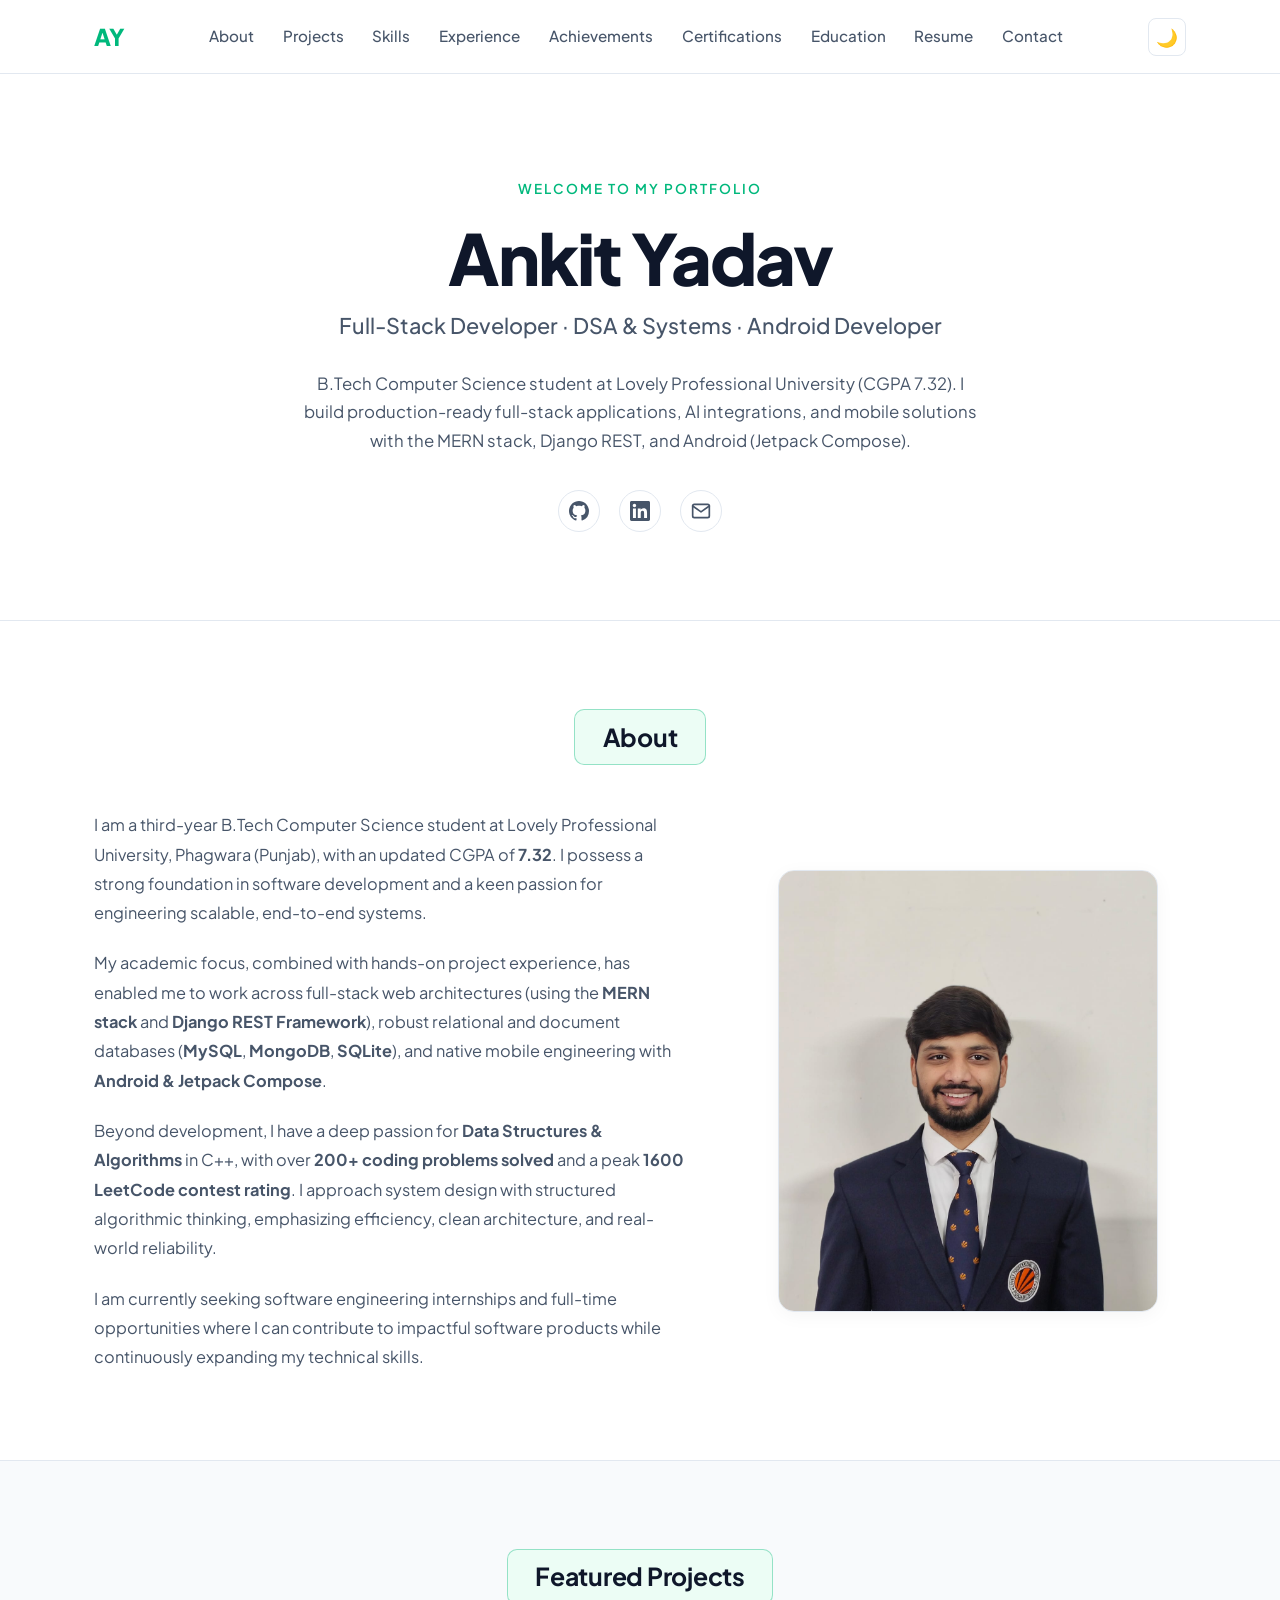
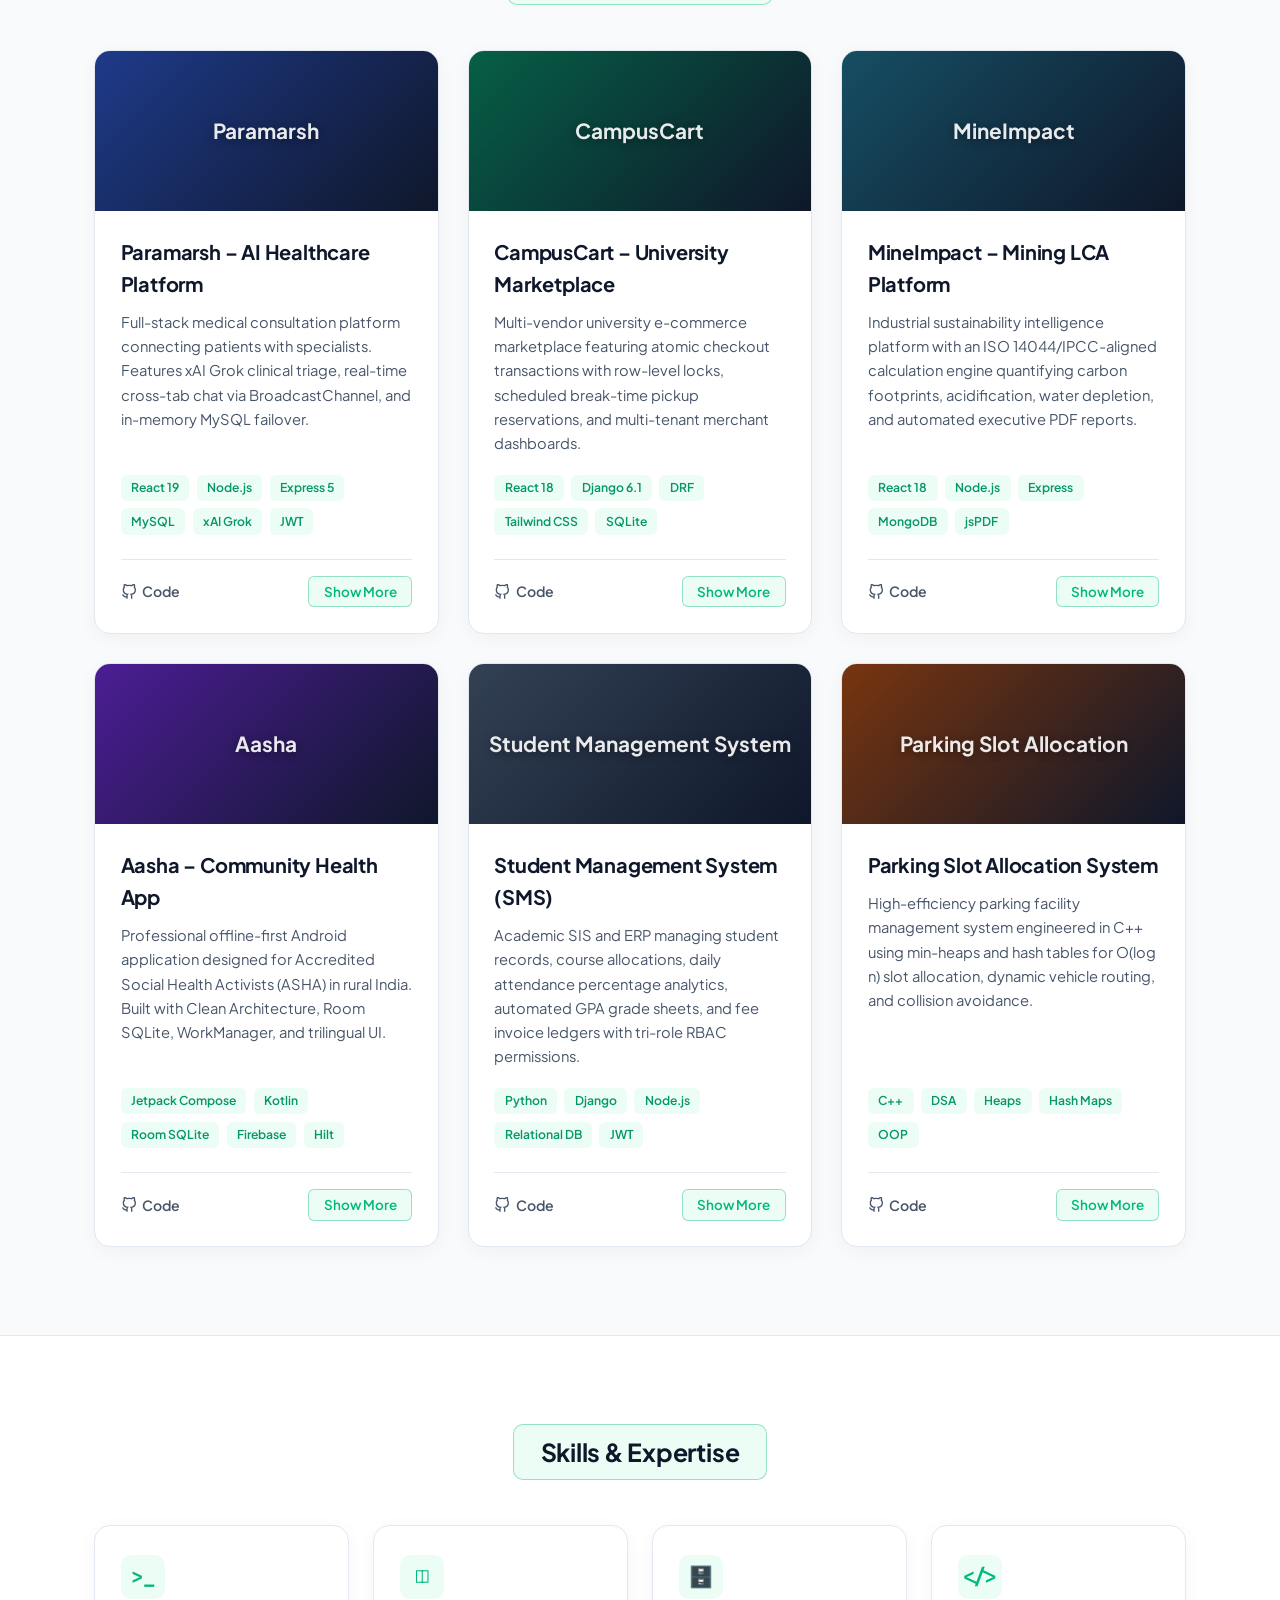
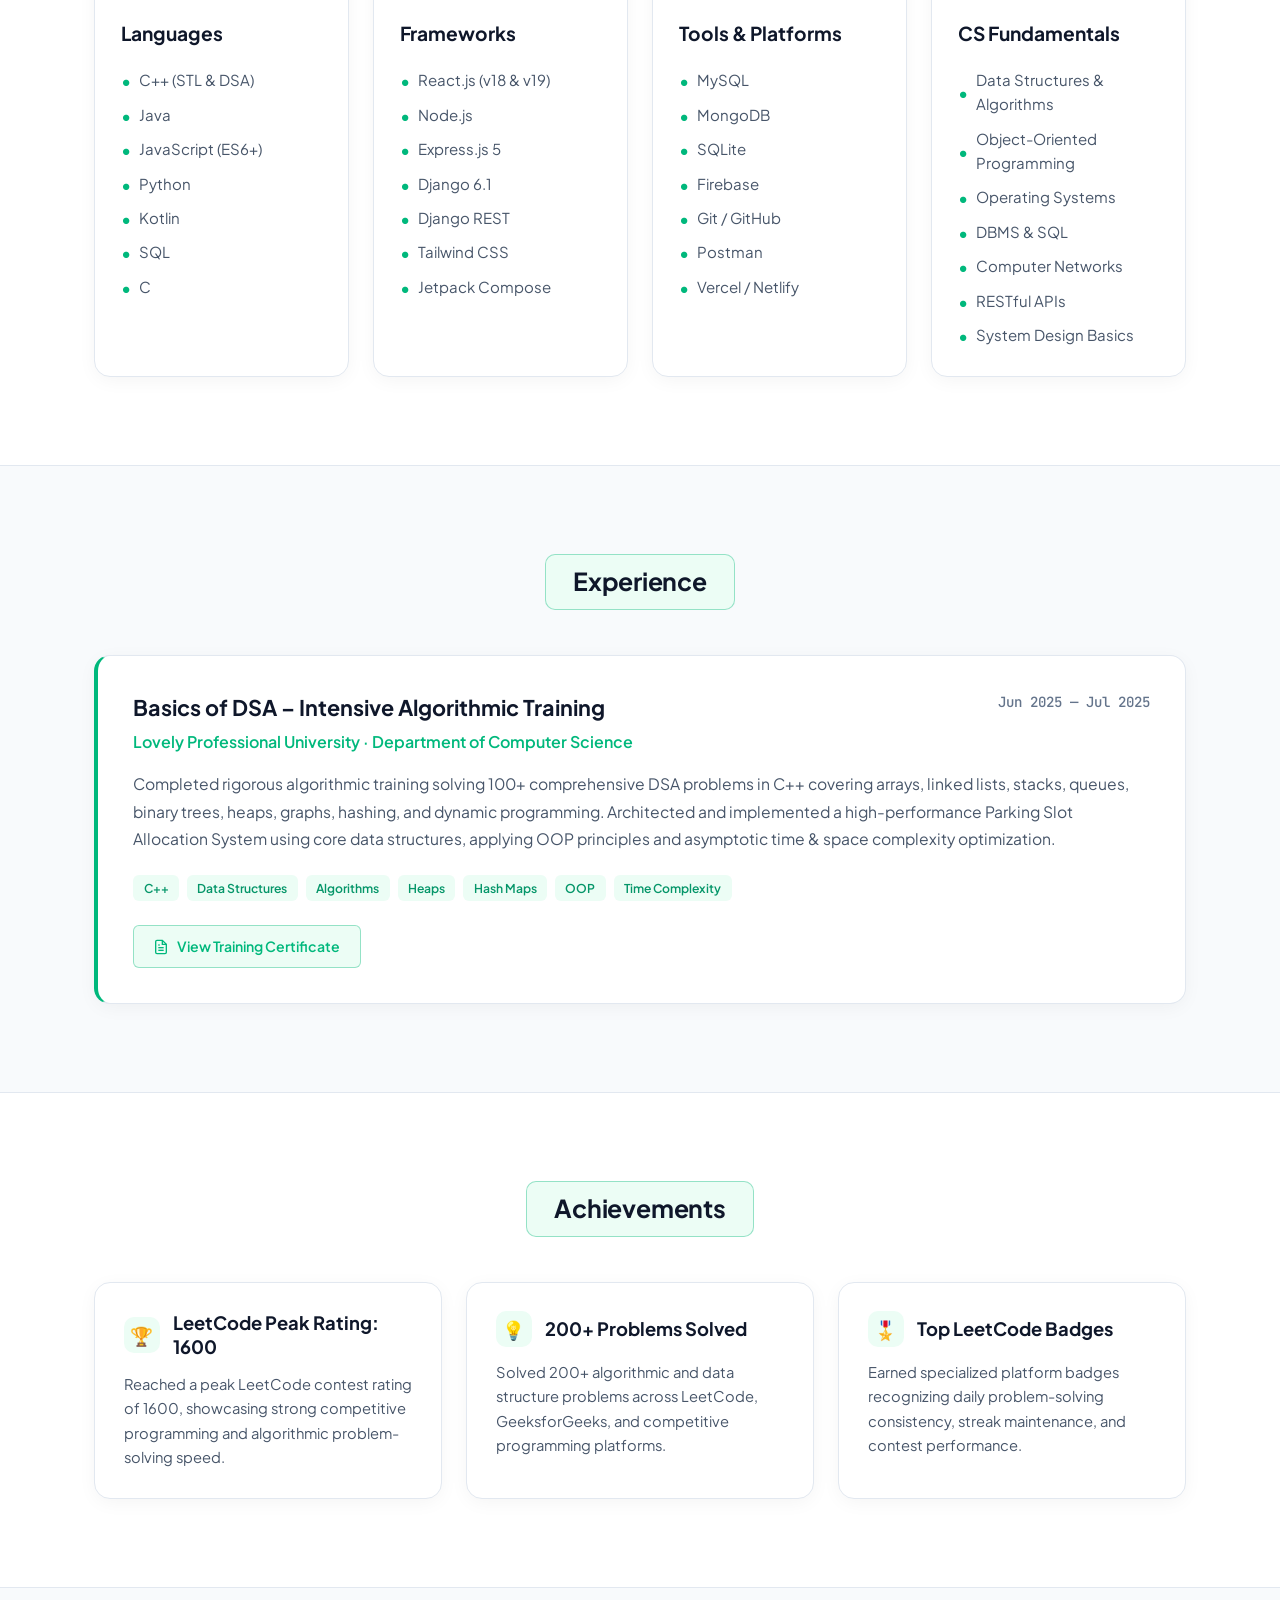
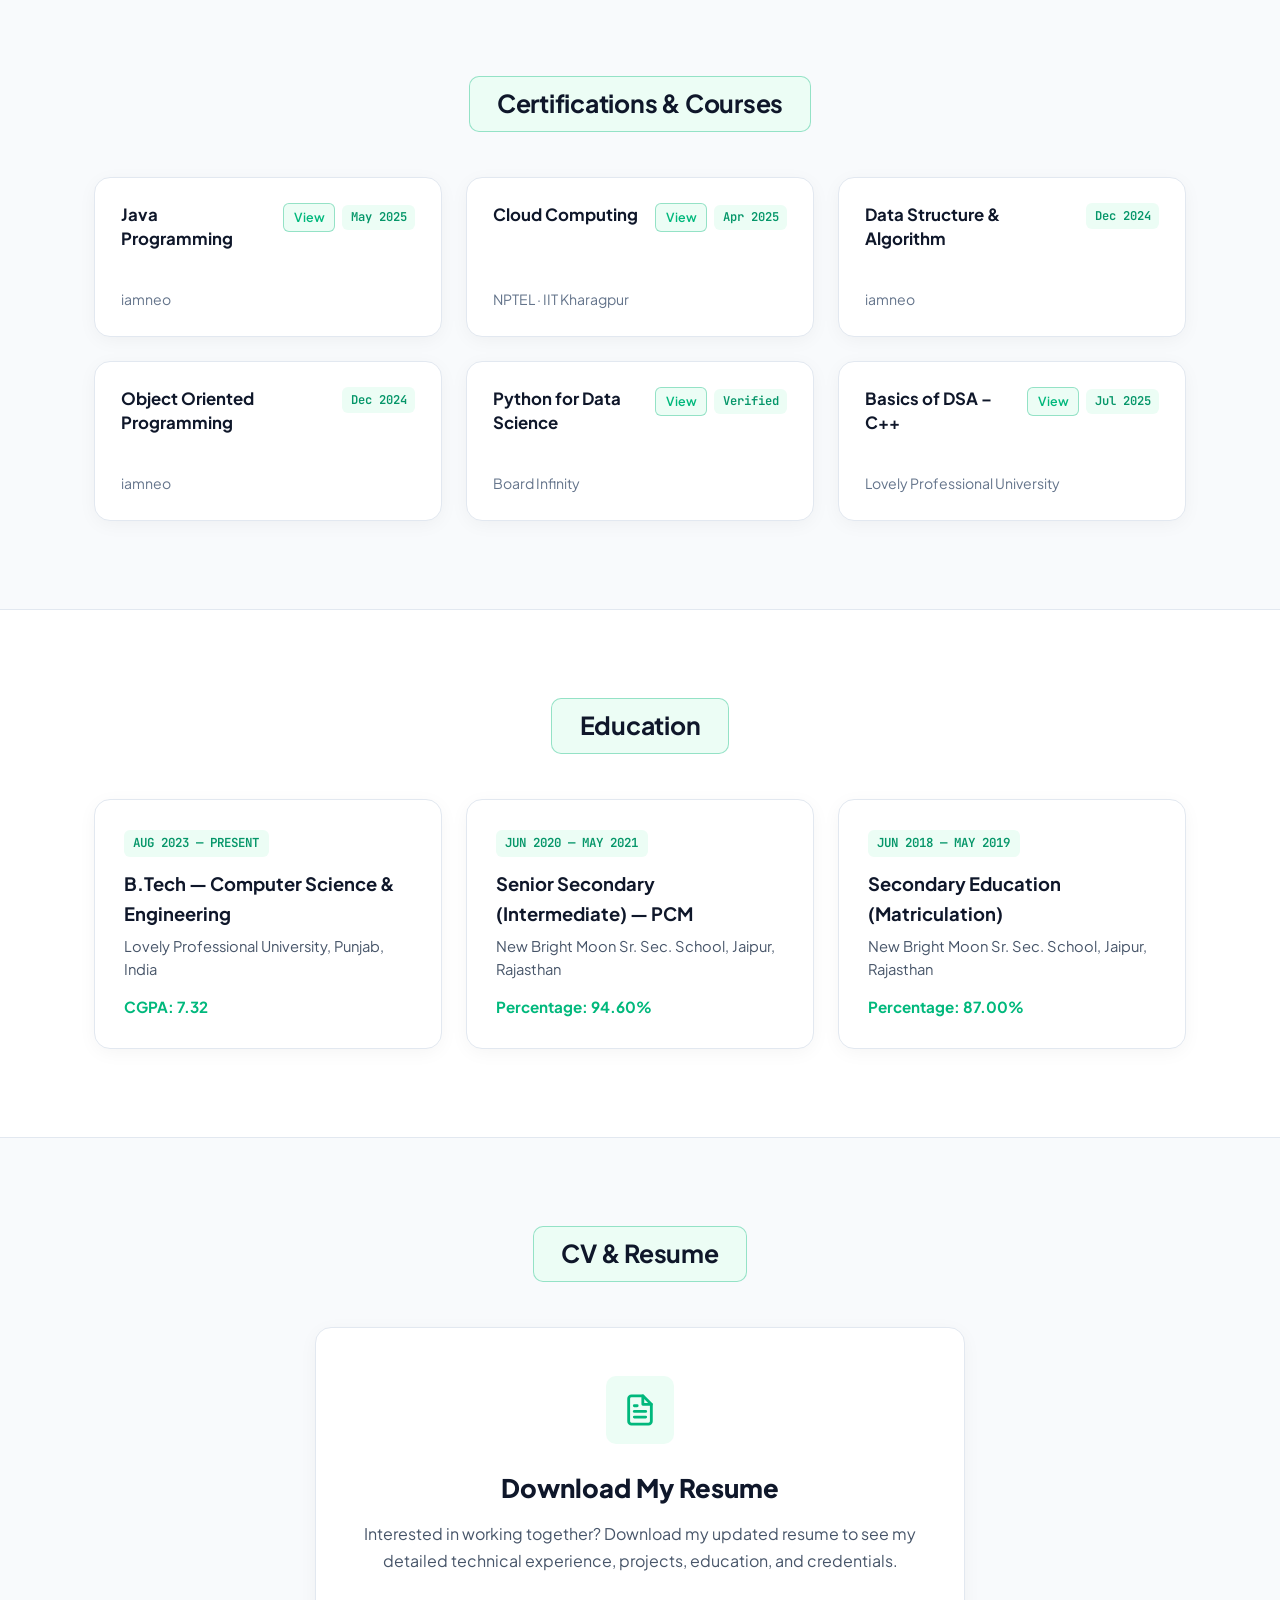
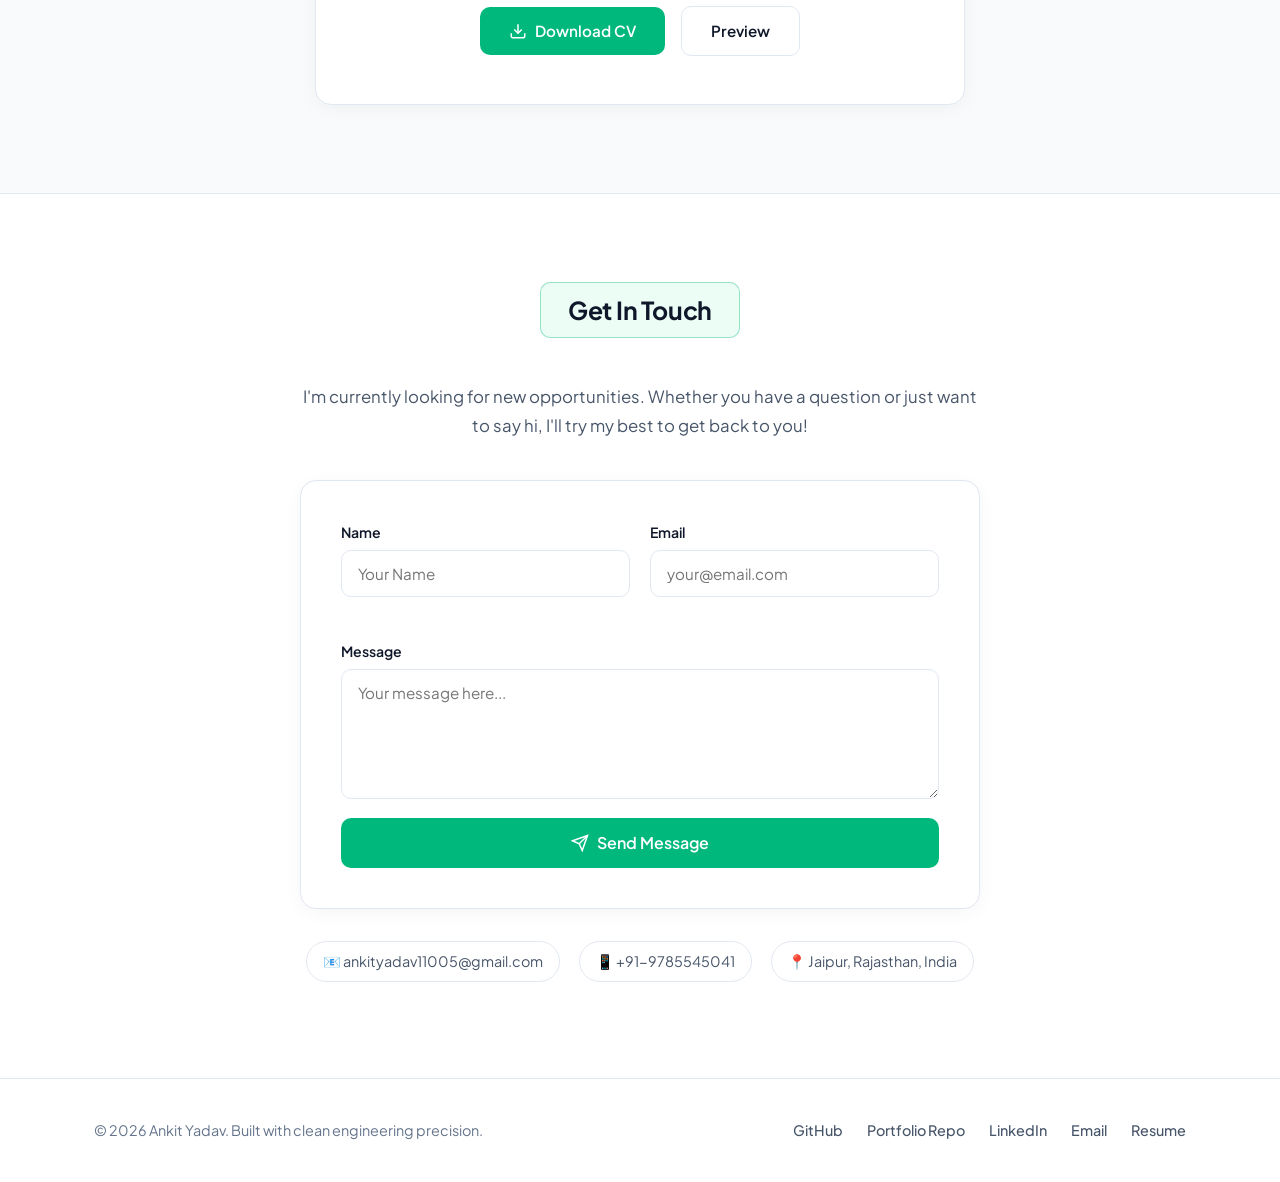
==== commit 80b1f888: "feat: redesign portfolio to clean, executive minimalist aesthetic with zero animations" ====
--- a/index.html
+++ b/index.html
@@ -3,1359 +3,1833 @@
 <head>
 <meta charset="UTF-8">
 <meta name="viewport" content="width=device-width, initial-scale=1.0">
-<title>Ankit Yadav — Software Engineer & Full Stack Developer</title>
-<meta name="description" content="Portfolio of Ankit Yadav — Full-Stack Developer & Software Engineer at Lovely Professional University (CGPA 7.32). Experienced in MERN, Django REST, Android (Jetpack Compose), and C++ DSA.">
+<title>Ankit Yadav — Full-Stack Developer · DSA & Systems</title>
+<meta name="description" content="Portfolio of Ankit Yadav — Full-Stack Developer & B.Tech CSE student at Lovely Professional University. Experienced in MERN, Django, Android (Jetpack Compose), and C++ Data Structures & Algorithms.">
 <link rel="preconnect" href="https://fonts.googleapis.com">
 <link rel="preconnect" href="https://fonts.gstatic.com" crossorigin>
-<link href="https://fonts.googleapis.com/css2?family=Inter:wght@300;400;500;600;700;800&family=JetBrains+Mono:wght@400;500;600&display=swap" rel="stylesheet">
+<link href="https://fonts.googleapis.com/css2?family=Plus+Jakarta+Sans:wght@300;400;500;600;700;800&family=JetBrains+Mono:wght@400;500;600&display=swap" rel="stylesheet">
 <style>
-/* ===================== DESIGN TOKENS & VARIABLES ===================== */
+/* ===================== DESIGN TOKENS & CSS VARIABLES ===================== */
 :root {
-  --primary: #10b981;
-  --primary-hover: #059669;
-  --primary-light: rgba(16, 185, 129, 0.08);
-  --primary-border: rgba(16, 185, 129, 0.35);
-  
   --bg: #ffffff;
   --bg-subtle: #f8fafc;
   --bg-card: #ffffff;
-  --bg-input: #ffffff;
-  
-  --text-main: #0f172a;
+  --border: #e2e8f0;
+  --border-card: #e2e8f0;
+  --border-focus: #10b981;
+  --primary: #00b87c;
+  --primary-hover: #059669;
+  --primary-light: #ecfdf5;
+  --primary-border: rgba(16, 185, 129, 0.4);
+  --text: #0f172a;
   --text-muted: #475569;
   --text-subtle: #64748b;
-  
-  --border-color: #e2e8f0;
-  --border-hover: #cbd5e1;
-  --card-shadow: 0 1px 3px rgba(0, 0, 0, 0.05), 0 1px 2px rgba(0, 0, 0, 0.03);
-  --card-hover-shadow: 0 10px 25px -5px rgba(0, 0, 0, 0.06), 0 8px 10px -6px rgba(0, 0, 0, 0.04);
-  
-  --font-sans: 'Inter', -apple-system, BlinkMacSystemFont, 'Segoe UI', Roboto, sans-serif;
+  --tag-bg: #ecfdf5;
+  --tag-text: #059669;
+  --shadow-sm: 0 1px 2px rgba(0, 0, 0, 0.04);
+  --shadow-card: 0 4px 20px -2px rgba(0, 0, 0, 0.05);
+  --shadow-hover: 0 10px 25px -4px rgba(0, 0, 0, 0.08);
+  --radius-sm: 6px;
+  --radius-md: 10px;
+  --radius-lg: 16px;
+  --font-main: 'Plus Jakarta Sans', -apple-system, BlinkMacSystemFont, "Segoe UI", Roboto, sans-serif;
   --font-mono: 'JetBrains Mono', monospace;
-  --radius-pill: 30px;
-  --radius-card: 16px;
-  --radius-btn: 8px;
 }
 
 [data-theme="dark"] {
-  --bg: #090d16;
-  --bg-subtle: #0f172a;
-  --bg-card: #131d31;
-  --bg-input: #1a263e;
-  
-  --text-main: #f8fafc;
-  --text-muted: #cbd5e1;
-  --text-subtle: #94a3b8;
-  
-  --border-color: #1e293b;
-  --border-hover: #334155;
-  --card-shadow: 0 1px 3px rgba(0, 0, 0, 0.3);
-  --card-hover-shadow: 0 12px 30px -5px rgba(0, 0, 0, 0.5);
+  --bg: #0b0f19;
+  --bg-subtle: #111827;
+  --bg-card: #172033;
+  --border: #1f293d;
+  --border-card: #243048;
+  --border-focus: #10b981;
+  --primary: #10b981;
+  --primary-hover: #059669;
+  --primary-light: rgba(16, 185, 129, 0.12);
+  --primary-border: rgba(16, 185, 129, 0.35);
+  --text: #f8fafc;
+  --text-muted: #94a3b8;
+  --text-subtle: #64748b;
+  --tag-bg: rgba(16, 185, 129, 0.12);
+  --tag-text: #34d399;
+  --shadow-sm: 0 1px 3px rgba(0, 0, 0, 0.3);
+  --shadow-card: 0 4px 20px -2px rgba(0, 0, 0, 0.4);
+  --shadow-hover: 0 10px 25px -4px rgba(0, 0, 0, 0.5);
 }
 
 /* ===================== RESET & BASE ===================== */
-*, *::before, *::after { margin: 0; padding: 0; box-sizing: border-box; }
-html { scroll-behavior: smooth; }
+*, *::before, *::after {
+  margin: 0; padding: 0; box-sizing: border-box;
+}
+html {
+  scroll-behavior: smooth;
+}
 body {
-  font-family: var(--font-sans);
-  background-color: var(--bg);
-  color: var(--text-main);
+  font-family: var(--font-main);
+  background: var(--bg);
+  color: var(--text);
   line-height: 1.6;
   -webkit-font-smoothing: antialiased;
-  transition: background-color 0.2s ease, color 0.2s ease;
-}
-a { color: inherit; text-decoration: none; }
-button { font-family: inherit; cursor: pointer; border: none; background: none; }
-img { max-width: 100%; display: block; }
-
-/* ===================== NAVBAR ===================== */
-.navbar {
-  position: sticky; top: 0; z-index: 100;
-  background: var(--bg);
-  border-bottom: 1px solid var(--border-color);
-  padding: 1rem 4rem;
-  display: flex; align-items: center; justify-content: space-between;
-  transition: background-color 0.2s, border-color 0.2s;
-}
-.nav-brand {
-  font-size: 1.35rem; font-weight: 800; color: var(--primary);
-  letter-spacing: -0.02em; display: flex; align-items: center; gap: 0.5rem;
-}
-.nav-links {
-  display: flex; align-items: center; gap: 2rem;
-}
-.nav-links a {
-  font-size: 0.92rem; font-weight: 500; color: var(--text-muted);
-  transition: color 0.15s ease;
-}
-.nav-links a:hover { color: var(--primary); }
-.nav-actions {
-  display: flex; align-items: center; gap: 1rem;
-}
-.theme-btn {
-  width: 40px; height: 40px; border-radius: 50%;
-  border: 1px solid var(--border-color); background: var(--bg-card);
-  display: flex; align-items: center; justify-content: center;
-  font-size: 1.1rem; color: var(--text-muted);
-  transition: border-color 0.15s, background-color 0.15s;
-}
-.theme-btn:hover { border-color: var(--primary); color: var(--primary); }
-.hamburger {
-  display: none; flex-direction: column; gap: 5px; padding: 4px;
-}
-.hamburger span {
-  display: block; width: 22px; height: 2px; background: var(--text-main);
-  border-radius: 2px; transition: transform 0.2s;
-}
-.mobile-nav {
-  display: none; position: fixed; inset: 0; z-index: 99;
-  background: var(--bg); flex-direction: column;
-  align-items: center; justify-content: center; gap: 2rem;
-}
-.mobile-nav.open { display: flex; }
-.mobile-nav a { font-size: 1.4rem; font-weight: 600; color: var(--text-main); }
-.mobile-nav a:hover { color: var(--primary); }
-
-/* ===================== GLOBAL SECTION STYLING ===================== */
-section {
-  padding: 5.5rem 2rem;
-  max-width: 1200px;
+  -moz-osx-font-smoothing: grayscale;
+}
+a {
+  color: inherit; text-decoration: none;
+}
+button {
+  font-family: inherit; cursor: pointer;
+}
+img {
+  max-width: 100%; display: block;
+}
+
+/* ===================== CONTAINER ===================== */
+.container {
+  max-width: 1140px;
   margin: 0 auto;
-}
-.section-badge-wrapper {
-  display: flex; justify-content: center; margin-bottom: 2.5rem;
+  padding: 0 1.5rem;
+}
+
+/* ===================== SECTION BADGE ===================== */
+.section-badge-wrap {
+  text-align: center;
+  margin-bottom: 2.8rem;
+}
+.section-badge-wrap.align-left {
+  text-align: left;
 }
 .section-badge {
   display: inline-block;
-  padding: 0.5rem 1.6rem;
-  border-radius: var(--radius-pill);
+  font-size: 1.55rem;
+  font-weight: 700;
+  color: var(--text);
+  padding: 0.45rem 1.7rem;
+  border: 1.5px solid var(--primary-border);
+  background: var(--primary-light);
+  border-radius: var(--radius-md);
+  letter-spacing: -0.01em;
+}
+
+/* ===================== NAVBAR ===================== */
+nav {
+  position: sticky;
+  top: 0;
+  z-index: 100;
+  background: var(--bg);
+  border-bottom: 1px solid var(--border);
+  padding: 1.1rem 0;
+  transition: background 0.2s, border-color 0.2s;
+}
+.nav-inner {
+  display: flex;
+  align-items: center;
+  justify-content: space-between;
+}
+.nav-logo {
+  font-size: 1.45rem;
+  font-weight: 800;
+  color: var(--primary);
+  letter-spacing: -0.02em;
+}
+.nav-links {
+  display: flex;
+  align-items: center;
+  gap: 1.8rem;
+}
+.nav-links a {
+  font-size: 0.95rem;
+  font-weight: 500;
+  color: var(--text-muted);
+  transition: color 0.2s;
+}
+.nav-links a:hover {
+  color: var(--primary);
+}
+.nav-actions {
+  display: flex;
+  align-items: center;
+  gap: 0.8rem;
+}
+.theme-btn {
+  width: 38px;
+  height: 38px;
+  border-radius: 8px;
+  border: 1px solid var(--border);
+  background: var(--bg-card);
+  color: var(--text-muted);
+  display: flex;
+  align-items: center;
+  justify-content: center;
+  font-size: 1.1rem;
+  transition: all 0.2s;
+}
+.theme-btn:hover {
+  border-color: var(--primary);
+  color: var(--primary);
+}
+.hamburger {
+  display: none;
+  background: none;
+  border: none;
+  color: var(--text);
+  font-size: 1.4rem;
+  padding: 0.2rem;
+}
+.mobile-nav {
+  display: none;
+  flex-direction: column;
+  padding: 1rem 0 1.5rem;
+  border-top: 1px solid var(--border);
+  gap: 1rem;
+}
+.mobile-nav.open {
+  display: flex;
+}
+.mobile-nav a {
+  font-size: 1rem;
+  font-weight: 500;
+  color: var(--text-muted);
+  padding: 0.3rem 0;
+}
+.mobile-nav a:hover {
+  color: var(--primary);
+}
+
+/* ===================== HERO SECTION ===================== */
+#hero {
+  padding: 6.5rem 0 5.5rem;
+  text-align: center;
+}
+.hero-tag {
+  font-size: 0.85rem;
+  font-weight: 600;
+  letter-spacing: 0.15em;
+  color: var(--primary);
+  text-transform: uppercase;
+  margin-bottom: 1.2rem;
+}
+.hero-name {
+  font-size: clamp(2.8rem, 6vw, 4.4rem);
+  font-weight: 800;
+  color: var(--text);
+  letter-spacing: -0.03em;
+  line-height: 1.1;
+  margin-bottom: 0.8rem;
+}
+.hero-subtitle {
+  font-size: clamp(1.1rem, 2.5vw, 1.35rem);
+  font-weight: 500;
+  color: var(--text-muted);
+  margin-bottom: 1.6rem;
+}
+.hero-desc {
+  max-width: 680px;
+  margin: 0 auto 2.2rem;
+  font-size: 1.05rem;
+  color: var(--text-muted);
+  line-height: 1.7;
+}
+.hero-socials {
+  display: flex;
+  align-items: center;
+  justify-content: center;
+  gap: 1.2rem;
+}
+.social-icon-btn {
+  width: 42px;
+  height: 42px;
+  border-radius: 50%;
+  border: 1px solid var(--border);
+  background: var(--bg-card);
+  color: var(--text-muted);
+  display: flex;
+  align-items: center;
+  justify-content: center;
+  font-size: 1.2rem;
+  transition: all 0.2s;
+}
+.social-icon-btn:hover {
+  border-color: var(--primary);
+  color: var(--primary);
+  background: var(--primary-light);
+  transform: translateY(-2px);
+}
+
+/* ===================== ABOUT SECTION ===================== */
+#about {
+  padding: 5.5rem 0;
+  border-top: 1px solid var(--border);
+}
+.about-grid {
+  display: grid;
+  grid-template-columns: 1.15fr 0.85fr;
+  gap: 4rem;
+  align-items: center;
+}
+.about-content p {
+  font-size: 1.02rem;
+  color: var(--text-muted);
+  line-height: 1.8;
+  margin-bottom: 1.3rem;
+}
+.about-content p:last-child {
+  margin-bottom: 0;
+}
+.about-image-card {
+  width: 100%;
+  max-width: 380px;
+  margin: 0 auto;
+  border-radius: var(--radius-lg);
+  overflow: hidden;
+  box-shadow: var(--shadow-card);
+  border: 1px solid var(--border-card);
+  background: var(--bg-card);
+}
+.about-image-card img {
+  width: 100%;
+  height: 440px;
+  object-fit: cover;
+  object-position: center top;
+}
+
+/* ===================== FEATURED PROJECTS ===================== */
+#projects {
+  padding: 5.5rem 0;
+  border-top: 1px solid var(--border);
+  background: var(--bg-subtle);
+}
+.projects-grid {
+  display: grid;
+  grid-template-columns: repeat(3, 1fr);
+  gap: 1.8rem;
+}
+.project-card {
+  background: var(--bg-card);
+  border: 1px solid var(--border-card);
+  border-radius: var(--radius-lg);
+  overflow: hidden;
+  box-shadow: var(--shadow-card);
+  display: flex;
+  flex-direction: column;
+  transition: box-shadow 0.2s, border-color 0.2s;
+}
+.project-card:hover {
+  box-shadow: var(--shadow-hover);
+  border-color: var(--border-focus);
+}
+.project-banner {
+  height: 160px;
+  position: relative;
+  display: flex;
+  align-items: center;
+  justify-content: center;
+  overflow: hidden;
+}
+.project-banner-title {
+  font-size: 1.3rem;
+  font-weight: 700;
+  color: rgba(255, 255, 255, 0.9);
+  text-shadow: 0 2px 8px rgba(0,0,0,0.4);
+  padding: 0 1rem;
+  text-align: center;
+}
+.project-content {
+  padding: 1.6rem;
+  display: flex;
+  flex-direction: column;
+  flex-grow: 1;
+}
+.project-title {
+  font-size: 1.25rem;
+  font-weight: 700;
+  color: var(--text);
+  margin-bottom: 0.6rem;
+  letter-spacing: -0.01em;
+}
+.project-desc {
+  font-size: 0.92rem;
+  color: var(--text-muted);
+  line-height: 1.65;
+  margin-bottom: 1.2rem;
+  flex-grow: 1;
+}
+.project-tags {
+  display: flex;
+  flex-wrap: wrap;
+  gap: 0.45rem;
+  margin-bottom: 1.5rem;
+}
+.tag-pill {
+  font-size: 0.76rem;
+  font-weight: 600;
+  color: var(--tag-text);
+  background: var(--tag-bg);
+  padding: 0.22rem 0.65rem;
+  border-radius: var(--radius-sm);
+}
+.project-actions {
+  display: flex;
+  align-items: center;
+  justify-content: space-between;
+  padding-top: 1rem;
+  border-top: 1px solid var(--border);
+}
+.action-link {
+  font-size: 0.88rem;
+  font-weight: 600;
+  color: var(--text-muted);
+  display: inline-flex;
+  align-items: center;
+  gap: 0.35rem;
+  transition: color 0.2s;
+}
+.action-link:hover {
+  color: var(--primary);
+}
+.btn-show-more {
+  font-size: 0.84rem;
+  font-weight: 600;
+  color: var(--primary);
   background: var(--primary-light);
   border: 1px solid var(--primary-border);
-  color: var(--text-main);
-  font-size: 1.35rem;
-  font-weight: 700;
-  letter-spacing: -0.01em;
-  text-align: center;
-}
-.section-description {
-  text-align: center; color: var(--text-muted); font-size: 1.05rem;
-  max-width: 680px; margin: -1.2rem auto 3rem;
-}
-
-/* ===================== HERO SECTION ===================== */
-#hero {
-  padding: 6.5rem 2rem 5rem;
-  text-align: center;
-  position: relative;
-}
-.hero-tagline {
-  font-family: var(--font-mono);
-  font-size: 0.85rem;
-  font-weight: 600;
-  letter-spacing: 0.18em;
-  text-transform: uppercase;
-  color: var(--primary);
-  margin-bottom: 1.2rem;
-}
-.hero-title {
-  font-size: clamp(2.8rem, 6vw, 4.5rem);
-  font-weight: 800;
-  letter-spacing: -0.03em;
-  color: var(--text-main);
-  line-height: 1.1;
-  margin-bottom: 1.2rem;
-}
-.hero-roles {
-  font-size: 1.25rem;
-  font-weight: 500;
-  color: var(--text-muted);
-  margin-bottom: 1.5rem;
-}
-.hero-bio {
-  font-size: 1.1rem;
-  color: var(--text-muted);
-  max-width: 750px;
-  margin: 0 auto 2.2rem;
-  line-height: 1.75;
-}
-.hero-socials {
-  display: flex; justify-content: center; align-items: center; gap: 1.5rem;
-}
-.social-icon-link {
-  width: 44px; height: 44px; border-radius: 50%;
-  border: 1px solid var(--border-color); background: var(--bg-card);
-  display: flex; align-items: center; justify-content: center;
-  font-size: 1.2rem; color: var(--text-muted);
-  transition: all 0.2s ease;
-}
-.social-icon-link:hover {
-  border-color: var(--primary); color: var(--primary);
-  transform: translateY(-2px);
+  padding: 0.4rem 0.9rem;
+  border-radius: var(--radius-sm);
+  transition: all 0.2s;
+}
+.btn-show-more:hover {
+  background: var(--primary);
+  color: #ffffff;
 }
 
 /* ===================== SKILLS & EXPERTISE ===================== */
+#skills {
+  padding: 5.5rem 0;
+  border-top: 1px solid var(--border);
+}
 .skills-grid {
   display: grid;
   grid-template-columns: repeat(4, 1fr);
   gap: 1.5rem;
 }
-.skill-category-card {
+.skills-card {
   background: var(--bg-card);
-  border: 1px solid var(--border-color);
-  border-radius: var(--radius-card);
-  padding: 2rem 1.6rem;
-  box-shadow: var(--card-shadow);
-  transition: transform 0.2s, box-shadow 0.2s, border-color 0.2s;
-}
-.skill-category-card:hover {
-  border-color: var(--primary-border);
-  box-shadow: var(--card-hover-shadow);
-  transform: translateY(-3px);
-}
-.skill-icon-badge {
-  width: 42px; height: 42px; border-radius: 10px;
-  background: var(--primary-light); color: var(--primary);
-  display: flex; align-items: center; justify-content: center;
-  font-size: 1.2rem; font-weight: 700; margin-bottom: 1.2rem;
+  border: 1px solid var(--border-card);
+  border-radius: var(--radius-lg);
+  padding: 1.8rem 1.6rem;
+  box-shadow: var(--shadow-card);
+}
+.skills-card-icon {
+  width: 44px;
+  height: 44px;
+  border-radius: var(--radius-md);
+  background: var(--primary-light);
+  color: var(--primary);
+  display: flex;
+  align-items: center;
+  justify-content: center;
+  font-size: 1.3rem;
+  margin-bottom: 1.2rem;
+  font-family: var(--font-mono);
+  font-weight: 700;
+}
+.skills-card-title {
+  font-size: 1.2rem;
+  font-weight: 700;
+  color: var(--text);
+  margin-bottom: 1.2rem;
+}
+.skills-list {
+  list-style: none;
+  display: flex;
+  flex-direction: column;
+  gap: 0.65rem;
+}
+.skills-list li {
+  font-size: 0.94rem;
+  color: var(--text-muted);
+  display: flex;
+  align-items: center;
+  gap: 0.55rem;
+}
+.skills-list li::before {
+  content: '•';
+  color: var(--primary);
+  font-size: 1.2rem;
+  line-height: 0;
+}
+
+/* ===================== EXPERIENCE / TRAINING ===================== */
+#experience {
+  padding: 5.5rem 0;
+  border-top: 1px solid var(--border);
+  background: var(--bg-subtle);
+}
+.experience-card {
+  background: var(--bg-card);
+  border: 1px solid var(--border-card);
+  border-left: 4px solid var(--primary);
+  border-radius: var(--radius-lg);
+  padding: 2.2rem;
+  box-shadow: var(--shadow-card);
+}
+.exp-header {
+  display: flex;
+  align-items: flex-start;
+  justify-content: space-between;
+  flex-wrap: wrap;
+  gap: 1rem;
+  margin-bottom: 1rem;
+}
+.exp-role {
+  font-size: 1.35rem;
+  font-weight: 700;
+  color: var(--text);
+}
+.exp-company {
+  font-size: 1rem;
+  font-weight: 600;
+  color: var(--primary);
+  margin-top: 0.2rem;
+}
+.exp-period {
+  font-size: 0.88rem;
+  font-weight: 500;
+  color: var(--text-subtle);
+  font-family: var(--font-mono);
+}
+.exp-desc {
+  font-size: 0.98rem;
+  color: var(--text-muted);
+  line-height: 1.75;
+  margin-bottom: 1.4rem;
+}
+.exp-tags {
+  display: flex;
+  flex-wrap: wrap;
+  gap: 0.5rem;
+  margin-bottom: 1.5rem;
+}
+.btn-view-cert {
+  display: inline-flex;
+  align-items: center;
+  gap: 0.5rem;
+  font-size: 0.88rem;
+  font-weight: 600;
+  color: var(--primary);
+  background: var(--primary-light);
   border: 1px solid var(--primary-border);
-}
-.skill-category-title {
-  font-size: 1.2rem; font-weight: 700; color: var(--text-main);
-  margin-bottom: 1.2rem;
-}
-.skill-list {
-  list-style: none; display: flex; flex-direction: column; gap: 0.65rem;
-}
-.skill-list-item {
-  display: flex; align-items: center; gap: 0.6rem;
-  font-size: 0.95rem; color: var(--text-muted);
-}
-.skill-list-item::before {
-  content: ''; width: 6px; height: 6px; border-radius: 50%;
-  background-color: var(--primary); flex-shrink: 0;
-}
-
-/* ===================== FEATURED PROJECTS ===================== */
-.projects-grid {
+  padding: 0.55rem 1.2rem;
+  border-radius: var(--radius-sm);
+  transition: all 0.2s;
+}
+.btn-view-cert:hover {
+  background: var(--primary);
+  color: #ffffff;
+}
+
+/* ===================== ACHIEVEMENTS ===================== */
+#achievements {
+  padding: 5.5rem 0;
+  border-top: 1px solid var(--border);
+}
+.achievements-grid {
   display: grid;
   grid-template-columns: repeat(3, 1fr);
-  gap: 1.8rem;
-}
-.project-card {
+  gap: 1.5rem;
+}
+.achievement-box {
   background: var(--bg-card);
-  border: 1px solid var(--border-color);
-  border-radius: var(--radius-card);
-  overflow: hidden;
-  box-shadow: var(--card-shadow);
-  display: flex; flex-direction: column;
-  transition: transform 0.2s, box-shadow 0.2s, border-color 0.2s;
-}
-.project-card:hover {
-  border-color: var(--border-hover);
-  box-shadow: var(--card-hover-shadow);
-  transform: translateY(-4px);
-}
-.project-thumb {
-  height: 175px; width: 100%;
-  position: relative; overflow: hidden;
-  display: flex; align-items: center; justify-content: center;
-}
-.project-thumb-text {
-  font-weight: 700; font-size: 1.3rem; letter-spacing: -0.01em;
-  opacity: 0.45; color: #ffffff; text-align: center; padding: 1rem;
-}
-.project-content {
-  padding: 1.5rem; display: flex; flex-direction: column; flex-grow: 1;
-}
-.project-name {
-  font-size: 1.25rem; font-weight: 700; color: var(--text-main);
-  margin-bottom: 0.6rem;
-}
-.project-desc {
-  font-size: 0.92rem; color: var(--text-muted); line-height: 1.6;
-  margin-bottom: 1.2rem; flex-grow: 1;
-}
-.project-tags {
-  display: flex; flex-wrap: wrap; gap: 0.4rem; margin-bottom: 1.4rem;
-}
-.project-tag {
-  font-family: var(--font-mono); font-size: 0.72rem; font-weight: 500;
-  padding: 0.25rem 0.6rem; border-radius: 6px;
-  background: var(--primary-light); color: var(--primary);
-  border: 1px solid var(--primary-border);
-}
-.project-card-footer {
-  display: flex; align-items: center; justify-content: space-between;
-  border-top: 1px solid var(--border-color); padding-top: 1rem;
-  margin-top: auto;
-}
-.project-link-btn {
-  font-size: 0.85rem; font-weight: 600; color: var(--text-muted);
-  display: inline-flex; align-items: center; gap: 0.4rem;
-  transition: color 0.15s ease;
-}
-.project-link-btn:hover { color: var(--primary); }
-.btn-show-more {
-  font-size: 0.82rem; font-weight: 600; padding: 0.35rem 0.85rem;
-  border-radius: 6px; border: 1px solid var(--border-color);
-  background: var(--bg-subtle); color: var(--text-muted);
-  transition: all 0.15s ease;
-}
-.btn-show-more:hover {
-  border-color: var(--primary); color: var(--primary);
-}
-
-/* ===================== EXPERIENCE / TRAINING ===================== */
-.experience-container {
-  display: flex; flex-direction: column; gap: 1.5rem;
-}
-.experience-card {
-  background: var(--bg-card);
-  border: 1px solid var(--border-color);
-  border-left: 4px solid var(--primary);
-  border-radius: var(--radius-card);
-  padding: 2rem;
-  box-shadow: var(--card-shadow);
-}
-.experience-header {
-  display: flex; justify-content: space-between; align-items: baseline;
-  flex-wrap: wrap; gap: 0.5rem; margin-bottom: 0.4rem;
-}
-.experience-role {
-  font-size: 1.25rem; font-weight: 700; color: var(--text-main);
-}
-.experience-org {
-  font-size: 0.98rem; font-weight: 600; color: var(--primary);
+  border: 1px solid var(--border-card);
+  border-radius: var(--radius-lg);
+  padding: 1.8rem;
+  box-shadow: var(--shadow-card);
+  display: flex;
+  flex-direction: column;
+}
+.achieve-header {
+  display: flex;
+  align-items: center;
+  gap: 0.8rem;
   margin-bottom: 0.8rem;
 }
-.experience-date {
-  font-family: var(--font-mono); font-size: 0.85rem; color: var(--text-subtle);
-}
-.experience-body {
-  font-size: 0.98rem; color: var(--text-muted); line-height: 1.7; margin-bottom: 1.2rem;
-}
-.experience-tags {
-  display: flex; flex-wrap: wrap; gap: 0.45rem; margin-bottom: 1.2rem;
-}
-
-/* ===================== ACHIEVEMENTS ===================== */
-.achievements-grid {
-  display: grid;
-  grid-template-columns: repeat(4, 1fr);
-  gap: 1.5rem;
-}
-.achievement-card {
-  background: var(--bg-card);
-  border: 1px solid var(--border-color);
-  border-radius: var(--radius-card);
-  padding: 1.8rem 1.4rem;
-  box-shadow: var(--card-shadow);
-  display: flex; flex-direction: column; gap: 0.8rem;
-  transition: transform 0.2s, box-shadow 0.2s;
-}
-.achievement-card:hover {
-  transform: translateY(-3px); box-shadow: var(--card-hover-shadow);
-}
-.achievement-icon-circle {
-  width: 40px; height: 40px; border-radius: 10px;
-  background: var(--primary-light); color: var(--primary);
-  border: 1px solid var(--primary-border);
-  display: flex; align-items: center; justify-content: center; font-size: 1.2rem;
-}
-.achievement-title {
-  font-size: 1.1rem; font-weight: 700; color: var(--text-main);
-}
-.achievement-text {
-  font-size: 0.92rem; color: var(--text-muted); line-height: 1.55;
-}
-
-/* ===================== CERTIFICATIONS & COURSES ===================== */
+.achieve-icon-badge {
+  width: 36px;
+  height: 36px;
+  border-radius: var(--radius-md);
+  background: var(--primary-light);
+  color: var(--primary);
+  display: flex;
+  align-items: center;
+  justify-content: center;
+  font-size: 1.15rem;
+  flex-shrink: 0;
+}
+.achieve-title {
+  font-size: 1.15rem;
+  font-weight: 700;
+  color: var(--text);
+  line-height: 1.3;
+}
+.achieve-desc {
+  font-size: 0.92rem;
+  color: var(--text-muted);
+  line-height: 1.65;
+}
+
+/* ===================== CERTIFICATIONS ===================== */
+#certifications {
+  padding: 5.5rem 0;
+  border-top: 1px solid var(--border);
+  background: var(--bg-subtle);
+}
 .certs-grid {
   display: grid;
   grid-template-columns: repeat(3, 1fr);
   gap: 1.5rem;
 }
-.cert-card {
+.cert-card-item {
   background: var(--bg-card);
-  border: 1px solid var(--border-color);
-  border-radius: var(--radius-card);
+  border: 1px solid var(--border-card);
+  border-radius: var(--radius-lg);
   padding: 1.6rem;
-  box-shadow: var(--card-shadow);
-  display: flex; flex-direction: column; justify-content: space-between;
-  gap: 1.2rem;
-  transition: transform 0.2s, box-shadow 0.2s;
-}
-.cert-card:hover {
-  transform: translateY(-3px); box-shadow: var(--card-hover-shadow);
+  box-shadow: var(--shadow-card);
+  display: flex;
+  flex-direction: column;
+  justify-content: space-between;
+  min-height: 160px;
 }
 .cert-top {
-  display: flex; justify-content: space-between; align-items: flex-start; gap: 0.8rem;
-}
-.cert-title {
-  font-size: 1rem; font-weight: 700; color: var(--text-main);
-  text-transform: uppercase; letter-spacing: -0.01em; line-height: 1.35;
-}
-.cert-meta-row {
-  display: flex; align-items: center; gap: 0.5rem;
-}
-.cert-btn {
-  font-size: 0.75rem; font-weight: 600; padding: 0.25rem 0.65rem;
-  border-radius: 6px; border: 1px solid var(--border-color);
-  color: var(--text-muted); background: var(--bg-subtle);
-}
-.cert-btn:hover { border-color: var(--primary); color: var(--primary); }
-.cert-date-badge {
-  font-family: var(--font-mono); font-size: 0.72rem; padding: 0.25rem 0.55rem;
-  border-radius: 6px; background: var(--primary-light); color: var(--primary);
-  font-weight: 500;
-}
-.cert-issuer {
-  font-size: 0.88rem; color: var(--text-subtle);
+  display: flex;
+  justify-content: space-between;
+  align-items: flex-start;
+  gap: 0.8rem;
+  margin-bottom: 0.6rem;
+}
+.cert-name {
+  font-size: 1.05rem;
+  font-weight: 700;
+  color: var(--text);
+  line-height: 1.4;
+}
+.cert-actions-pill {
+  display: flex;
+  align-items: center;
+  gap: 0.4rem;
+  flex-shrink: 0;
+}
+.cert-view-btn {
+  font-size: 0.78rem;
+  font-weight: 600;
+  color: var(--primary);
+  background: var(--primary-light);
+  border: 1px solid var(--primary-border);
+  padding: 0.2rem 0.6rem;
+  border-radius: var(--radius-sm);
+  transition: all 0.2s;
+}
+.cert-view-btn:hover {
+  background: var(--primary);
+  color: #fff;
+}
+.cert-date-tag {
+  font-size: 0.76rem;
+  font-weight: 600;
+  color: var(--tag-text);
+  background: var(--tag-bg);
+  padding: 0.2rem 0.55rem;
+  border-radius: var(--radius-sm);
+  font-family: var(--font-mono);
+}
+.cert-issuer-text {
+  font-size: 0.88rem;
+  color: var(--text-subtle);
+  margin-top: auto;
+}
+
+/* ===================== EDUCATION ===================== */
+#education {
+  padding: 5.5rem 0;
+  border-top: 1px solid var(--border);
+}
+.edu-grid {
+  display: grid;
+  grid-template-columns: repeat(3, 1fr);
+  gap: 1.5rem;
+}
+.edu-card {
+  background: var(--bg-card);
+  border: 1px solid var(--border-card);
+  border-radius: var(--radius-lg);
+  padding: 1.8rem;
+  box-shadow: var(--shadow-card);
+}
+.edu-period-badge {
+  font-size: 0.78rem;
+  font-weight: 600;
+  color: var(--tag-text);
+  background: var(--tag-bg);
+  padding: 0.2rem 0.6rem;
+  border-radius: var(--radius-sm);
+  display: inline-block;
+  margin-bottom: 0.8rem;
+  font-family: var(--font-mono);
+}
+.edu-degree-title {
+  font-size: 1.15rem;
+  font-weight: 700;
+  color: var(--text);
+  margin-bottom: 0.4rem;
+}
+.edu-inst-text {
+  font-size: 0.92rem;
+  color: var(--text-muted);
+  margin-bottom: 0.8rem;
+}
+.edu-score-highlight {
+  font-size: 0.95rem;
+  font-weight: 700;
+  color: var(--primary);
 }
 
 /* ===================== CV & RESUME ===================== */
-.resume-card {
-  max-width: 680px; margin: 0 auto;
+#resume {
+  padding: 5.5rem 0;
+  border-top: 1px solid var(--border);
+  background: var(--bg-subtle);
+}
+.resume-center-card {
+  max-width: 650px;
+  margin: 0 auto;
   background: var(--bg-card);
-  border: 1px solid var(--border-color);
-  border-radius: var(--radius-card);
+  border: 1px solid var(--border-card);
+  border-radius: var(--radius-lg);
   padding: 3rem 2.5rem;
   text-align: center;
-  box-shadow: var(--card-shadow);
+  box-shadow: var(--shadow-card);
 }
 .resume-icon-wrap {
-  width: 65px; height: 65px; border-radius: 16px;
-  background: var(--primary-light); border: 1px solid var(--primary-border);
-  color: var(--primary); margin: 0 auto 1.5rem;
-  display: flex; align-items: center; justify-content: center; font-size: 2rem;
-}
-.resume-heading {
-  font-size: 1.5rem; font-weight: 700; color: var(--text-main);
-  margin-bottom: 0.6rem;
-}
-.resume-subtext {
-  font-size: 0.98rem; color: var(--text-muted);
-  max-width: 520px; margin: 0 auto 2rem; line-height: 1.6;
-}
-.resume-actions {
-  display: flex; justify-content: center; gap: 1rem; flex-wrap: wrap;
+  width: 68px;
+  height: 68px;
+  border-radius: var(--radius-md);
+  background: var(--primary-light);
+  color: var(--primary);
+  display: flex;
+  align-items: center;
+  justify-content: center;
+  font-size: 2rem;
+  margin: 0 auto 1.5rem;
+}
+.resume-card-title {
+  font-size: 1.6rem;
+  font-weight: 800;
+  color: var(--text);
+  margin-bottom: 0.8rem;
+}
+.resume-card-desc {
+  font-size: 1rem;
+  color: var(--text-muted);
+  line-height: 1.65;
+  margin-bottom: 2rem;
+}
+.resume-btn-group {
+  display: flex;
+  align-items: center;
+  justify-content: center;
+  gap: 1rem;
+  flex-wrap: wrap;
 }
 .btn-primary-green {
-  background: var(--primary); color: #ffffff;
-  padding: 0.75rem 2rem; border-radius: var(--radius-btn);
-  font-weight: 600; font-size: 0.95rem;
-  display: inline-flex; align-items: center; gap: 0.5rem;
-  transition: background-color 0.15s ease, transform 0.15s;
+  background: var(--primary);
+  color: #ffffff;
+  font-size: 0.95rem;
+  font-weight: 600;
+  padding: 0.75rem 1.8rem;
+  border-radius: var(--radius-md);
+  border: none;
+  display: inline-flex;
+  align-items: center;
+  gap: 0.5rem;
+  transition: background 0.2s;
 }
 .btn-primary-green:hover {
-  background: var(--primary-hover); transform: translateY(-2px);
-}
-.btn-outline {
-  border: 1px solid var(--border-color); color: var(--text-main);
-  background: var(--bg-card); padding: 0.75rem 2rem;
-  border-radius: var(--radius-btn); font-weight: 600; font-size: 0.95rem;
-  transition: border-color 0.15s, transform 0.15s;
-}
-.btn-outline:hover {
-  border-color: var(--text-main); transform: translateY(-2px);
-}
-
-/* ===================== EDUCATION ===================== */
-.education-grid {
-  display: grid; grid-template-columns: repeat(3, 1fr); gap: 1.5rem;
-}
-.edu-card {
+  background: var(--primary-hover);
+}
+.btn-secondary-outline {
   background: var(--bg-card);
-  border: 1px solid var(--border-color);
-  border-radius: var(--radius-card);
-  padding: 1.8rem;
-  box-shadow: var(--card-shadow);
-}
-.edu-date {
-  font-family: var(--font-mono); font-size: 0.8rem; color: var(--primary);
-  font-weight: 600; margin-bottom: 0.4rem;
-}
-.edu-degree {
-  font-size: 1.15rem; font-weight: 700; color: var(--text-main); margin-bottom: 0.4rem;
-}
-.edu-school {
-  font-size: 0.95rem; color: var(--text-muted); margin-bottom: 0.8rem;
-}
-.edu-score-badge {
-  display: inline-block; font-weight: 600; font-size: 0.85rem;
-  padding: 0.25rem 0.7rem; border-radius: 6px;
-  background: var(--primary-light); color: var(--primary);
-  border: 1px solid var(--primary-border);
-}
-
-/* ===================== GET IN TOUCH (CONTACT) ===================== */
-.contact-container {
-  max-width: 680px; margin: 0 auto;
+  color: var(--text);
+  font-size: 0.95rem;
+  font-weight: 600;
+  padding: 0.75rem 1.8rem;
+  border-radius: var(--radius-md);
+  border: 1.5px solid var(--border);
+  display: inline-flex;
+  align-items: center;
+  gap: 0.5rem;
+  transition: all 0.2s;
+}
+.btn-secondary-outline:hover {
+  border-color: var(--primary);
+  color: var(--primary);
+}
+
+/* ===================== GET IN TOUCH ===================== */
+#contact {
+  padding: 5.5rem 0 6rem;
+  border-top: 1px solid var(--border);
+}
+.contact-wrap {
+  max-width: 680px;
+  margin: 0 auto;
+}
+.contact-subtitle {
+  text-align: center;
+  font-size: 1.05rem;
+  color: var(--text-muted);
+  line-height: 1.7;
+  margin-bottom: 2.5rem;
+}
+.contact-form-box {
   background: var(--bg-card);
-  border: 1px solid var(--border-color);
-  border-radius: var(--radius-card);
+  border: 1px solid var(--border-card);
+  border-radius: var(--radius-lg);
   padding: 2.5rem;
-  box-shadow: var(--card-shadow);
-}
-.form-row-2 {
-  display: grid; grid-template-columns: 1fr 1fr; gap: 1.2rem; margin-bottom: 1.2rem;
-}
-.form-field-group {
-  display: flex; flex-direction: column; gap: 0.4rem; margin-bottom: 1.2rem;
-}
-.form-field-group label {
-  font-size: 0.88rem; font-weight: 600; color: var(--text-main);
-}
-.form-control {
-  width: 100%; padding: 0.75rem 1rem;
-  border-radius: var(--radius-btn);
-  border: 1px solid var(--border-color);
-  background: var(--bg-input);
-  color: var(--text-main);
-  font-family: var(--font-sans); font-size: 0.95rem;
-  outline: none; transition: border-color 0.15s;
-}
-.form-control:focus {
+  box-shadow: var(--shadow-card);
+  margin-bottom: 2rem;
+}
+.form-row {
+  display: grid;
+  grid-template-columns: 1fr 1fr;
+  gap: 1.2rem;
+  margin-bottom: 1.2rem;
+}
+.form-field {
+  display: flex;
+  flex-direction: column;
+  gap: 0.4rem;
+  margin-bottom: 1.2rem;
+}
+.form-field:last-child {
+  margin-bottom: 1.5rem;
+}
+.form-label {
+  font-size: 0.88rem;
+  font-weight: 600;
+  color: var(--text);
+}
+.form-input, .form-textarea {
+  width: 100%;
+  padding: 0.8rem 1rem;
+  border-radius: var(--radius-md);
+  border: 1.5px solid var(--border);
+  background: var(--bg);
+  color: var(--text);
+  font-family: inherit;
+  font-size: 0.95rem;
+  outline: none;
+  transition: border-color 0.2s;
+}
+.form-textarea {
+  min-height: 130px;
+  resize: vertical;
+}
+.form-input:focus, .form-textarea:focus {
+  border-color: var(--border-focus);
+}
+.btn-submit-green {
+  width: 100%;
+  padding: 0.9rem;
+  background: var(--primary);
+  color: #ffffff;
+  font-size: 1rem;
+  font-weight: 600;
+  border-radius: var(--radius-md);
+  border: none;
+  display: flex;
+  align-items: center;
+  justify-content: center;
+  gap: 0.5rem;
+  transition: background 0.2s;
+}
+.btn-submit-green:hover {
+  background: var(--primary-hover);
+}
+.contact-info-pills {
+  display: flex;
+  justify-content: center;
+  gap: 1.2rem;
+  flex-wrap: wrap;
+}
+.contact-pill-item {
+  display: inline-flex;
+  align-items: center;
+  gap: 0.5rem;
+  font-size: 0.9rem;
+  color: var(--text-muted);
+  background: var(--bg-card);
+  border: 1px solid var(--border);
+  padding: 0.5rem 1rem;
+  border-radius: 30px;
+}
+.contact-pill-item:hover {
   border-color: var(--primary);
-}
-textarea.form-control { min-height: 130px; resize: vertical; }
-.btn-send {
-  width: 100%; background: var(--primary); color: #ffffff;
-  padding: 0.85rem; border-radius: var(--radius-btn);
-  font-weight: 600; font-size: 1rem;
-  display: flex; align-items: center; justify-content: center; gap: 0.5rem;
-  transition: background-color 0.15s ease;
-}
-.btn-send:hover { background: var(--primary-hover); }
-
-/* Direct Contact Info Row */
-.direct-contact-row {
-  display: flex; justify-content: center; gap: 2rem; flex-wrap: wrap;
-  margin-top: 2.5rem; padding-top: 2rem; border-top: 1px solid var(--border-color);
-}
-.direct-contact-item {
-  display: flex; align-items: center; gap: 0.6rem;
-  font-size: 0.95rem; color: var(--text-muted);
-}
-.direct-contact-item a:hover { color: var(--primary); }
+  color: var(--primary);
+}
 
 /* ===================== FOOTER ===================== */
 footer {
-  border-top: 1px solid var(--border-color);
+  border-top: 1px solid var(--border);
+  padding: 2.5rem 0;
   background: var(--bg);
-  padding: 2.5rem 2rem;
   text-align: center;
+}
+.footer-inner {
+  display: flex;
+  align-items: center;
+  justify-content: space-between;
+  flex-wrap: wrap;
+  gap: 1rem;
+}
+.footer-copy {
+  font-size: 0.9rem;
   color: var(--text-subtle);
+}
+.footer-links {
+  display: flex;
+  gap: 1.5rem;
+}
+.footer-links a {
   font-size: 0.9rem;
-}
-.footer-links {
-  display: flex; justify-content: center; gap: 1.5rem; margin-top: 0.8rem;
-}
-.footer-links a:hover { color: var(--primary); }
-
-/* ===================== MODAL STYLES ===================== */
+  font-weight: 500;
+  color: var(--text-muted);
+  transition: color 0.2s;
+}
+.footer-links a:hover {
+  color: var(--primary);
+}
+
+/* ===================== PROJECT SPEC MODAL ===================== */
 .modal-overlay {
-  position: fixed; inset: 0; z-index: 1000;
-  background: rgba(0, 0, 0, 0.65);
-  display: flex; align-items: center; justify-content: center;
-  padding: 1.5rem; opacity: 0; pointer-events: none;
-  transition: opacity 0.2s ease;
-}
-.modal-overlay.open { opacity: 1; pointer-events: all; }
+  position: fixed;
+  inset: 0;
+  background: rgba(15, 23, 42, 0.6);
+  backdrop-filter: blur(4px);
+  z-index: 1000;
+  display: flex;
+  align-items: center;
+  justify-content: center;
+  padding: 1.5rem;
+  opacity: 0;
+  pointer-events: none;
+  transition: opacity 0.2s;
+}
+.modal-overlay.open {
+  opacity: 1;
+  pointer-events: all;
+}
 .modal-box {
   background: var(--bg-card);
-  border: 1px solid var(--border-color);
-  border-radius: var(--radius-card);
-  max-width: 780px; width: 100%; max-height: 85vh;
-  overflow-y: auto; padding: 2.2rem;
-  box-shadow: 0 20px 40px rgba(0,0,0,0.2);
+  border: 1px solid var(--border-card);
+  border-radius: var(--radius-lg);
+  max-width: 780px;
+  width: 100%;
+  max-height: 85vh;
+  overflow-y: auto;
+  padding: 2.2rem;
   position: relative;
+  box-shadow: 0 20px 40px rgba(0, 0, 0, 0.2);
 }
 .modal-close-btn {
-  position: absolute; top: 1.4rem; right: 1.4rem;
-  width: 34px; height: 34px; border-radius: 50%;
-  border: 1px solid var(--border-color); color: var(--text-muted);
-  display: flex; align-items: center; justify-content: center;
+  position: absolute;
+  top: 1.2rem;
+  right: 1.2rem;
+  background: var(--bg-subtle);
+  border: 1px solid var(--border);
+  color: var(--text-muted);
+  width: 32px;
+  height: 32px;
+  border-radius: 50%;
+  display: flex;
+  align-items: center;
+  justify-content: center;
+  font-size: 1rem;
+}
+.modal-close-btn:hover {
+  color: var(--text);
+  border-color: var(--primary);
+}
+.modal-badge {
+  display: inline-block;
+  font-size: 0.75rem;
+  font-weight: 700;
+  color: var(--primary);
+  background: var(--primary-light);
+  padding: 0.25rem 0.7rem;
+  border-radius: var(--radius-sm);
+  margin-bottom: 0.6rem;
+  text-transform: uppercase;
+  letter-spacing: 0.05em;
+}
+.modal-title {
+  font-size: 1.6rem;
+  font-weight: 800;
+  color: var(--text);
+  margin-bottom: 0.3rem;
+}
+.modal-stack {
+  font-size: 0.85rem;
+  color: var(--primary);
+  font-family: var(--font-mono);
+  margin-bottom: 1.4rem;
+}
+.modal-desc {
+  font-size: 1rem;
+  color: var(--text-muted);
+  line-height: 1.7;
+  margin-bottom: 1.5rem;
+}
+.modal-features-title {
   font-size: 1.1rem;
-}
-.modal-close-btn:hover { border-color: var(--text-main); color: var(--text-main); }
-.modal-badge-tag {
-  display: inline-block; font-size: 0.75rem; font-weight: 600;
-  padding: 0.25rem 0.65rem; border-radius: 6px;
-  background: var(--primary-light); color: var(--primary);
-  border: 1px solid var(--primary-border); margin-bottom: 0.6rem;
-}
-.modal-title { font-size: 1.8rem; font-weight: 800; color: var(--text-main); margin-bottom: 0.5rem; }
-.modal-sub { font-size: 0.95rem; color: var(--text-muted); margin-bottom: 1.5rem; }
-.modal-section-h { font-size: 1.1rem; font-weight: 700; color: var(--text-main); margin: 1.4rem 0 0.8rem; }
-.modal-bullets { list-style: none; display: flex; flex-direction: column; gap: 0.65rem; }
-.modal-bullets li {
-  position: relative; padding-left: 1.3rem; font-size: 0.95rem; color: var(--text-muted); line-height: 1.6;
-}
-.modal-bullets li::before {
-  content: '•'; color: var(--primary); position: absolute; left: 0; font-size: 1.2rem; line-height: 1;
-}
-.modal-tech-box {
-  background: var(--bg-subtle); border: 1px solid var(--border-color);
-  border-radius: 8px; padding: 1rem; margin-top: 1.4rem;
-  font-size: 0.9rem; color: var(--text-muted);
-}
-.modal-footer-actions {
-  display: flex; gap: 1rem; margin-top: 2rem; padding-top: 1.2rem; border-top: 1px solid var(--border-color);
-}
-
-/* ===================== RESPONSIVE BREAKPOINTS ===================== */
+  font-weight: 700;
+  color: var(--text);
+  margin-bottom: 0.8rem;
+}
+.modal-features-list {
+  list-style: none;
+  display: flex;
+  flex-direction: column;
+  gap: 0.7rem;
+  margin-bottom: 1.8rem;
+}
+.modal-features-list li {
+  font-size: 0.95rem;
+  color: var(--text-muted);
+  line-height: 1.65;
+  display: flex;
+  align-items: flex-start;
+  gap: 0.6rem;
+}
+.modal-features-list li::before {
+  content: '✓';
+  color: var(--primary);
+  font-weight: 700;
+  margin-top: 1px;
+}
+.modal-footer {
+  display: flex;
+  gap: 1rem;
+  padding-top: 1.2rem;
+  border-top: 1px solid var(--border);
+}
+
+/* ===================== RESPONSIVE STYLES ===================== */
 @media (max-width: 1024px) {
+  .projects-grid { grid-template-columns: repeat(2, 1fr); }
   .skills-grid { grid-template-columns: repeat(2, 1fr); }
-  .projects-grid { grid-template-columns: repeat(2, 1fr); }
-  .achievements-grid { grid-template-columns: repeat(2, 1fr); }
   .certs-grid { grid-template-columns: repeat(2, 1fr); }
-  .education-grid { grid-template-columns: 1fr; }
+  .edu-grid { grid-template-columns: 1fr; }
+  .about-grid { grid-template-columns: 1fr; gap: 3rem; text-align: center; }
+  .about-image-card { order: -1; }
 }
 
 @media (max-width: 768px) {
-  .navbar { padding: 1rem 1.5rem; }
   .nav-links { display: none; }
-  .hamburger { display: flex; }
-  section { padding: 4rem 1.2rem; }
+  .hamburger { display: block; }
   .projects-grid { grid-template-columns: 1fr; }
   .skills-grid { grid-template-columns: 1fr; }
   .achievements-grid { grid-template-columns: 1fr; }
   .certs-grid { grid-template-columns: 1fr; }
-  .form-row-2 { grid-template-columns: 1fr; }
-  .direct-contact-row { flex-direction: column; align-items: center; }
+  .form-row { grid-template-columns: 1fr; }
+  .footer-inner { flex-direction: column; text-align: center; }
+  .footer-links { justify-content: center; }
 }
 </style>
 </head>
 <body>
 
 <!-- NAVBAR -->
-<header class="navbar">
-  <a href="#hero" class="nav-brand">AY</a>
-  <nav class="nav-links">
-    <a href="#about">About</a>
-    <a href="#skills">Skills</a>
-    <a href="#projects">Projects</a>
-    <a href="#experience">Experience</a>
-    <a href="#achievements">Achievements</a>
-    <a href="#certifications">Certifications</a>
-    <a href="#resume">CV & Resume</a>
-    <a href="#contact">Contact</a>
-  </nav>
-  <div class="nav-actions">
-    <button class="theme-btn" id="theme-btn" aria-label="Toggle Theme">🌙</button>
-    <button class="hamburger" id="hamburger-btn" aria-label="Open Navigation Menu">
-      <span></span><span></span><span></span>
-    </button>
+<nav>
+  <div class="container nav-inner">
+    <a href="#hero" class="nav-logo">AY</a>
+    <div class="nav-links">
+      <a href="#about">About</a>
+      <a href="#projects">Projects</a>
+      <a href="#skills">Skills</a>
+      <a href="#experience">Experience</a>
+      <a href="#achievements">Achievements</a>
+      <a href="#certifications">Certifications</a>
+      <a href="#education">Education</a>
+      <a href="#resume">Resume</a>
+      <a href="#contact">Contact</a>
+    </div>
+    <div class="nav-actions">
+      <button class="theme-btn" id="theme-toggle" aria-label="Toggle theme">🌙</button>
+      <button class="hamburger" id="hamburger" aria-label="Open navigation menu">☰</button>
+    </div>
   </div>
-</header>
-
-<!-- MOBILE NAVIGATION DRAWER -->
-<div class="mobile-nav" id="mobile-nav">
-  <a href="#about" onclick="closeMobile()">About</a>
-  <a href="#skills" onclick="closeMobile()">Skills</a>
-  <a href="#projects" onclick="closeMobile()">Projects</a>
-  <a href="#experience" onclick="closeMobile()">Experience</a>
-  <a href="#achievements" onclick="closeMobile()">Achievements</a>
-  <a href="#certifications" onclick="closeMobile()">Certifications</a>
-  <a href="#resume" onclick="closeMobile()">CV & Resume</a>
-  <a href="#contact" onclick="closeMobile()">Contact</a>
-</div>
-
-<!-- ===== HERO SECTION ===== -->
+  <div class="container mobile-nav" id="mobile-nav">
+    <a href="#about" onclick="closeMobileNav()">About</a>
+    <a href="#projects" onclick="closeMobileNav()">Projects</a>
+    <a href="#skills" onclick="closeMobileNav()">Skills</a>
+    <a href="#experience" onclick="closeMobileNav()">Experience</a>
+    <a href="#achievements" onclick="closeMobileNav()">Achievements</a>
+    <a href="#certifications" onclick="closeMobileNav()">Certifications</a>
+    <a href="#education" onclick="closeMobileNav()">Education</a>
+    <a href="#resume" onclick="closeMobileNav()">Resume</a>
+    <a href="#contact" onclick="closeMobileNav()">Contact</a>
+  </div>
+</nav>
+
+<!-- HERO SECTION -->
 <section id="hero">
-  <div class="hero-tagline">Welcome to my portfolio</div>
-  <h1 class="hero-title">Ankit Yadav</h1>
-  <div class="hero-roles">Full-Stack Developer · Competitive Programmer · Systems & DSA</div>
-  <p class="hero-bio">
-    B.Tech Computer Science student at Lovely Professional University (CGPA 7.32). I build production-ready full-stack applications, robust backend architectures, and offline-first mobile apps with the MERN stack, Django REST, and Android (Jetpack Compose).
-  </p>
-  <div class="hero-socials">
-    <a href="https://github.com/ankityadav281" target="_blank" class="social-icon-link" title="GitHub">
-      <svg width="20" height="20" viewBox="0 0 24 24" fill="none" stroke="currentColor" stroke-width="2" stroke-linecap="round" stroke-linejoin="round"><path d="M9 19c-5 1.5-5-2.5-7-3m14 6v-3.87a3.37 3.37 0 0 0-.94-2.61c3.14-.35 6.44-1.54 6.44-7A5.44 5.44 0 0 0 20 4.77 5.07 5.07 0 0 0 19.91 1S18.73.65 16 2.48a13.38 13.38 0 0 0-7 0C6.27.65 5.09 1 5.09 1A5.07 5.07 0 0 0 5 4.77a5.44 5.44 0 0 0-1.5 3.78c0 5.42 3.3 6.61 6.44 7A3.37 3.37 0 0 0 9 18.13V22"></path></svg>
-    </a>
-    <a href="https://linkedin.com/in/AnkitYadav" target="_blank" class="social-icon-link" title="LinkedIn">
-      <svg width="20" height="20" viewBox="0 0 24 24" fill="none" stroke="currentColor" stroke-width="2" stroke-linecap="round" stroke-linejoin="round"><path d="M16 8a6 6 0 0 1 6 6v7h-4v-7a2 2 0 0 0-2-2 2 2 0 0 0-2 2v7h-4v-7a6 6 0 0 1 6-6z"></path><rect x="2" y="9" width="4" height="12"></rect><circle cx="4" cy="4" r="2"></circle></svg>
-    </a>
-    <a href="mailto:ankityadav11005@gmail.com" class="social-icon-link" title="Email">
-      <svg width="20" height="20" viewBox="0 0 24 24" fill="none" stroke="currentColor" stroke-width="2" stroke-linecap="round" stroke-linejoin="round"><path d="M4 4h16c1.1 0 2 .9 2 2v12c0 1.1-.9 2-2 2H4c-1.1 0-2-.9-2-2V6c0-1.1.9-2 2-2z"></path><polyline points="22,6 12,13 2,6"></polyline></svg>
-    </a>
-    <a href="tel:+919785545041" class="social-icon-link" title="Phone">
-      <svg width="20" height="20" viewBox="0 0 24 24" fill="none" stroke="currentColor" stroke-width="2" stroke-linecap="round" stroke-linejoin="round"><path d="M22 16.92v3a2 2 0 0 1-2.18 2 19.79 19.79 0 0 1-8.63-3.07 19.5 19.5 0 0 1-6-6 19.79 19.79 0 0 1-3.07-8.67A2 2 0 0 1 4.11 2h3a2 2 0 0 1 2 1.72 12.84 12.84 0 0 0 .7 2.81 2 2 0 0 1-.45 2.11L8.09 9.91a16 16 0 0 0 6 6l1.27-1.27a2 2 0 0 1 2.11-.45 12.84 12.84 0 0 0 2.81.7A2 2 0 0 1 22 16.92z"></path></svg>
-    </a>
+  <div class="container">
+    <div class="hero-tag">WELCOME TO MY PORTFOLIO</div>
+    <h1 class="hero-name">Ankit Yadav</h1>
+    <div class="hero-subtitle">Full-Stack Developer · DSA & Systems · Android Developer</div>
+    <p class="hero-desc">
+      B.Tech Computer Science student at Lovely Professional University (CGPA 7.32). I build production-ready full-stack applications, AI integrations, and mobile solutions with the MERN stack, Django REST, and Android (Jetpack Compose).
+    </p>
+    <div class="hero-socials">
+      <a href="https://github.com/ankityadav281" target="_blank" class="social-icon-btn" title="GitHub">
+        <svg width="20" height="20" viewBox="0 0 24 24" fill="currentColor"><path d="M12 0C5.37 0 0 5.37 0 12c0 5.31 3.435 9.795 8.205 11.385.6.105.825-.255.825-.57 0-.285-.015-1.23-.015-2.235-3.015.555-3.795-.735-4.035-1.41-.135-.345-.72-1.41-1.23-1.695-.42-.225-1.02-.78-.015-.795.945-.015 1.62.87 1.845 1.23 1.08 1.815 2.805 1.305 3.495.99.105-.78.42-1.305.765-1.605-2.67-.3-5.46-1.335-5.46-5.925 0-1.305.465-2.385 1.23-3.225-.12-.3-.54-1.53.12-3.18 0 0 1.005-.315 3.3 1.23.96-.27 1.98-.405 3-.405s2.04.135 3 .405c2.295-1.56 3.3-1.23 3.3-1.23.66 1.65.24 2.88.12 3.18.765.84 1.23 1.905 1.23 3.225 0 4.605-2.805 5.625-5.475 5.925.435.375.81 1.095.81 2.22 0 1.605-.015 2.895-.015 3.3 0 .315.225.69.825.57A12.02 12.02 0 0024 12c0-6.63-5.37-12-12-12z"/></svg>
+      </a>
+      <a href="https://linkedin.com/in/AnkitYadav" target="_blank" class="social-icon-btn" title="LinkedIn">
+        <svg width="20" height="20" viewBox="0 0 24 24" fill="currentColor"><path d="M20.447 20.452h-3.554v-5.569c0-1.328-.027-3.037-1.852-3.037-1.853 0-2.136 1.445-2.136 2.939v5.667H9.351V9h3.414v1.561h.046c.477-.9 1.637-1.85 3.37-1.85 3.601 0 4.267 2.37 4.267 5.455v6.286zM5.337 7.433c-1.144 0-2.063-.926-2.063-2.065 0-1.138.92-2.063 2.063-2.063 1.14 0 2.064.925 2.064 2.063 0 1.139-.925 2.065-2.064 2.065zm1.782 13.019H3.555V9h3.564v11.452zM22.225 0H1.771C.792 0 0 .774 0 1.729v20.542C0 23.227.792 24 1.771 24h20.451c.979 0 1.778-.773 1.778-1.729V1.73C24 .774 23.205 0 22.225 0z"/></svg>
+      </a>
+      <a href="mailto:ankityadav11005@gmail.com" class="social-icon-btn" title="Email">
+        <svg width="20" height="20" viewBox="0 0 24 24" fill="none" stroke="currentColor" stroke-width="2" stroke-linecap="round" stroke-linejoin="round"><path d="M4 4h16c1.1 0 2 .9 2 2v12c0 1.1-.9 2-2 2H4c-1.1 0-2-.9-2-2V6c0-1.1.9-2 2-2z"></path><polyline points="22,6 12,13 2,6"></polyline></svg>
+      </a>
+    </div>
   </div>
 </section>
 
-<!-- ===== SKILLS & EXPERTISE ===== -->
-<section id="skills">
-  <div class="section-badge-wrapper">
-    <div class="section-badge">Skills & Expertise</div>
-  </div>
-  <div class="skills-grid">
-    <!-- Languages -->
-    <div class="skill-category-card">
-      <div class="skill-icon-badge">&gt;_</div>
-      <h3 class="skill-category-title">Languages</h3>
-      <ul class="skill-list">
-        <li class="skill-list-item">C++</li>
-        <li class="skill-list-item">Java</li>
-        <li class="skill-list-item">JavaScript (ES6+)</li>
-        <li class="skill-list-item">Python</li>
-        <li class="skill-list-item">C</li>
-        <li class="skill-list-item">Kotlin</li>
-        <li class="skill-list-item">SQL</li>
-      </ul>
-    </div>
-
-    <!-- Frameworks -->
-    <div class="skill-category-card">
-      <div class="skill-icon-badge">
-        <svg width="20" height="20" viewBox="0 0 24 24" fill="none" stroke="currentColor" stroke-width="2"><rect x="3" y="3" width="18" height="18" rx="2"/><path d="M3 9h18"/><path d="M9 21V9"/></svg>
-      </div>
-      <h3 class="skill-category-title">Frameworks</h3>
-      <ul class="skill-list">
-        <li class="skill-list-item">React.js (v18 & v19)</li>
-        <li class="skill-list-item">Node.js</li>
-        <li class="skill-list-item">Express.js</li>
-        <li class="skill-list-item">Django 6.1</li>
-        <li class="skill-list-item">Django REST Framework</li>
-        <li class="skill-list-item">Tailwind CSS</li>
-        <li class="skill-list-item">Jetpack Compose</li>
-      </ul>
-    </div>
-
-    <!-- Tools & Platforms -->
-    <div class="skill-category-card">
-      <div class="skill-icon-badge">
-        <svg width="20" height="20" viewBox="0 0 24 24" fill="none" stroke="currentColor" stroke-width="2"><ellipse cx="12" cy="5" rx="9" ry="3"/><path d="M21 12c0 1.66-4 3-9 3s-9-1.34-9-3"/><path d="M3 5v14c0 1.66 4 3 9 3s9-1.34 9-3V5"/></svg>
-      </div>
-      <h3 class="skill-category-title">Tools & Platforms</h3>
-      <ul class="skill-list">
-        <li class="skill-list-item">MySQL</li>
-        <li class="skill-list-item">MongoDB</li>
-        <li class="skill-list-item">SQLite3</li>
-        <li class="skill-list-item">Firebase</li>
-        <li class="skill-list-item">Git / GitHub</li>
-        <li class="skill-list-item">Postman</li>
-        <li class="skill-list-item">Netlify / Vercel</li>
-      </ul>
-    </div>
-
-    <!-- CS Fundamentals -->
-    <div class="skill-category-card">
-      <div class="skill-icon-badge">&lt;/&gt;</div>
-      <h3 class="skill-category-title">CS Fundamentals</h3>
-      <ul class="skill-list">
-        <li class="skill-list-item">DSA</li>
-        <li class="skill-list-item">OOP</li>
-        <li class="skill-list-item">Operating Systems</li>
-        <li class="skill-list-item">DBMS</li>
-        <li class="skill-list-item">Computer Networks</li>
-        <li class="skill-list-item">REST APIs</li>
-        <li class="skill-list-item">System Design</li>
-      </ul>
+<!-- ABOUT SECTION -->
+<section id="about">
+  <div class="container">
+    <div class="section-badge-wrap">
+      <span class="section-badge">About</span>
+    </div>
+    <div class="about-grid">
+      <div class="about-content">
+        <p>
+          I am a third-year B.Tech Computer Science student at Lovely Professional University, Phagwara (Punjab), with an updated CGPA of <strong>7.32</strong>. I possess a strong foundation in software development and a keen passion for engineering scalable, end-to-end systems.
+        </p>
+        <p>
+          My academic focus, combined with hands-on project experience, has enabled me to work across full-stack web architectures (using the <strong>MERN stack</strong> and <strong>Django REST Framework</strong>), robust relational and document databases (<strong>MySQL</strong>, <strong>MongoDB</strong>, <strong>SQLite</strong>), and native mobile engineering with <strong>Android & Jetpack Compose</strong>.
+        </p>
+        <p>
+          Beyond development, I have a deep passion for <strong>Data Structures & Algorithms</strong> in C++, with over <strong>200+ coding problems solved</strong> and a peak <strong>1600 LeetCode contest rating</strong>. I approach system design with structured algorithmic thinking, emphasizing efficiency, clean architecture, and real-world reliability.
+        </p>
+        <p>
+          I am currently seeking software engineering internships and full-time opportunities where I can contribute to impactful software products while continuously expanding my technical skills.
+        </p>
+      </div>
+      <div class="about-image-card">
+        <img src="ankit.jpeg" alt="Ankit Yadav — Software Engineer">
+      </div>
     </div>
   </div>
 </section>
 
-<!-- ===== FEATURED PROJECTS ===== -->
+<!-- FEATURED PROJECTS -->
 <section id="projects">
-  <div class="section-badge-wrapper">
-    <div class="section-badge">Featured Projects</div>
-  </div>
-  <div class="projects-grid">
-
-    <!-- 1. Paramarsh -->
-    <div class="project-card">
-      <div class="project-thumb" style="background: linear-gradient(135deg, #1e3a8a, #0284c7);">
-        <div class="project-thumb-text">Paramarsh</div>
-      </div>
-      <div class="project-content">
-        <h3 class="project-name">Paramarsh</h3>
-        <p class="project-desc">
-          AI-powered medical consultation platform with xAI Grok clinical triage, real-time cross-tab chat via BroadcastChannel, and in-memory MySQL failover.
-        </p>
-        <div class="project-tags">
-          <span class="project-tag">React 19</span>
-          <span class="project-tag">Node.js</span>
-          <span class="project-tag">Express.js</span>
-          <span class="project-tag">MySQL</span>
-          <span class="project-tag">xAI Grok</span>
-        </div>
-        <div class="project-card-footer">
-          <a href="https://github.com/ankityadav281/Paramarsh" target="_blank" class="project-link-btn">
-            <svg width="16" height="16" viewBox="0 0 24 24" fill="none" stroke="currentColor" stroke-width="2"><path d="M9 19c-5 1.5-5-2.5-7-3m14 6v-3.87a3.37 3.37 0 0 0-.94-2.61c3.14-.35 6.44-1.54 6.44-7A5.44 5.44 0 0 0 20 4.77 5.07 5.07 0 0 0 19.91 1S18.73.65 16 2.48a13.38 13.38 0 0 0-7 0C6.27.65 5.09 1 5.09 1A5.07 5.07 0 0 0 5 4.77a5.44 5.44 0 0 0-1.5 3.78c0 5.42 3.3 6.61 6.44 7A3.37 3.37 0 0 0 9 18.13V22"></path></svg>
-            <span>Code</span>
-          </a>
-          <button class="btn-show-more" onclick="openModal('modal-paramarsh')">Show More</button>
-        </div>
-      </div>
-    </div>
-
-    <!-- 2. CampusCart -->
-    <div class="project-card">
-      <div class="project-thumb" style="background: linear-gradient(135deg, #065f46, #0d9488);">
-        <div class="project-thumb-text">CampusCart</div>
-      </div>
-      <div class="project-content">
-        <h3 class="project-name">CampusCart</h3>
-        <p class="project-desc">
-          University multi-vendor marketplace with atomic multi-order checkout (transaction.atomic + select_for_update), scheduled pickup slots, and merchant dashboard.
-        </p>
-        <div class="project-tags">
-          <span class="project-tag">React 18</span>
-          <span class="project-tag">Django 6.1</span>
-          <span class="project-tag">DRF</span>
-          <span class="project-tag">Tailwind CSS</span>
-          <span class="project-tag">SQLite</span>
-        </div>
-        <div class="project-card-footer">
-          <a href="https://github.com/ankityadav281/CampusCart" target="_blank" class="project-link-btn">
-            <svg width="16" height="16" viewBox="0 0 24 24" fill="none" stroke="currentColor" stroke-width="2"><path d="M9 19c-5 1.5-5-2.5-7-3m14 6v-3.87a3.37 3.37 0 0 0-.94-2.61c3.14-.35 6.44-1.54 6.44-7A5.44 5.44 0 0 0 20 4.77 5.07 5.07 0 0 0 19.91 1S18.73.65 16 2.48a13.38 13.38 0 0 0-7 0C6.27.65 5.09 1 5.09 1A5.07 5.07 0 0 0 5 4.77a5.44 5.44 0 0 0-1.5 3.78c0 5.42 3.3 6.61 6.44 7A3.37 3.37 0 0 0 9 18.13V22"></path></svg>
-            <span>Code</span>
-          </a>
-          <button class="btn-show-more" onclick="openModal('modal-campuscart')">Show More</button>
-        </div>
-      </div>
-    </div>
-
-    <!-- 3. MineImpact -->
-    <div class="project-card">
-      <div class="project-thumb" style="background: linear-gradient(135deg, #1e293b, #334155);">
-        <div class="project-thumb-text">MineImpact</div>
-      </div>
-      <div class="project-content">
-        <h3 class="project-name">MineImpact</h3>
-        <p class="project-desc">
-          Mining Life Cycle Assessment (LCA) intelligence platform with an ISO 14044/IPCC calculation engine quantifying GWP, acidification, and automated executive PDF reports.
-        </p>
-        <div class="project-tags">
-          <span class="project-tag">React 18</span>
-          <span class="project-tag">Node.js</span>
-          <span class="project-tag">Express.js</span>
-          <span class="project-tag">MongoDB</span>
-          <span class="project-tag">jsPDF</span>
-        </div>
-        <div class="project-card-footer">
-          <a href="https://github.com/ankityadav281/MineImpact" target="_blank" class="project-link-btn">
-            <svg width="16" height="16" viewBox="0 0 24 24" fill="none" stroke="currentColor" stroke-width="2"><path d="M9 19c-5 1.5-5-2.5-7-3m14 6v-3.87a3.37 3.37 0 0 0-.94-2.61c3.14-.35 6.44-1.54 6.44-7A5.44 5.44 0 0 0 20 4.77 5.07 5.07 0 0 0 19.91 1S18.73.65 16 2.48a13.38 13.38 0 0 0-7 0C6.27.65 5.09 1 5.09 1A5.07 5.07 0 0 0 5 4.77a5.44 5.44 0 0 0-1.5 3.78c0 5.42 3.3 6.61 6.44 7A3.37 3.37 0 0 0 9 18.13V22"></path></svg>
-            <span>Code</span>
-          </a>
-          <button class="btn-show-more" onclick="openModal('modal-mineimpact')">Show More</button>
-        </div>
-      </div>
-    </div>
-
-    <!-- 4. Aasha -->
-    <div class="project-card">
-      <div class="project-thumb" style="background: linear-gradient(135deg, #4c1d95, #6d28d9);">
-        <div class="project-thumb-text">Aasha</div>
-      </div>
-      <div class="project-content">
-        <h3 class="project-name">Aasha</h3>
-        <p class="project-desc">
-          Offline-first Android app for Accredited Social Health Activists (ASHA) in rural India. Built with Clean Architecture, Room SQLite, fuzzy deduplication, and encrypted MPIN.
-        </p>
-        <div class="project-tags">
-          <span class="project-tag">Kotlin</span>
-          <span class="project-tag">Jetpack Compose</span>
-          <span class="project-tag">Room DB</span>
-          <span class="project-tag">Firebase</span>
-          <span class="project-tag">Hilt</span>
-        </div>
-        <div class="project-card-footer">
-          <a href="https://github.com/yosobanta/Aasha" target="_blank" class="project-link-btn">
-            <svg width="16" height="16" viewBox="0 0 24 24" fill="none" stroke="currentColor" stroke-width="2"><path d="M9 19c-5 1.5-5-2.5-7-3m14 6v-3.87a3.37 3.37 0 0 0-.94-2.61c3.14-.35 6.44-1.54 6.44-7A5.44 5.44 0 0 0 20 4.77 5.07 5.07 0 0 0 19.91 1S18.73.65 16 2.48a13.38 13.38 0 0 0-7 0C6.27.65 5.09 1 5.09 1A5.07 5.07 0 0 0 5 4.77a5.44 5.44 0 0 0-1.5 3.78c0 5.42 3.3 6.61 6.44 7A3.37 3.37 0 0 0 9 18.13V22"></path></svg>
-            <span>Code</span>
-          </a>
-          <button class="btn-show-more" onclick="openModal('modal-aasha')">Show More</button>
-        </div>
-      </div>
-    </div>
-
-    <!-- 5. Student Management System -->
-    <div class="project-card">
-      <div class="project-thumb" style="background: linear-gradient(135deg, #0369a1, #0284c7);">
-        <div class="project-thumb-text">Student Management System</div>
-      </div>
-      <div class="project-content">
-        <h3 class="project-name">Student Management System</h3>
-        <p class="project-desc">
-          Full-featured academic ERP and SIS managing student profiles, course registrations, daily attendance tracking with automated GPA calculations, and fee management.
-        </p>
-        <div class="project-tags">
-          <span class="project-tag">Python</span>
-          <span class="project-tag">Django</span>
-          <span class="project-tag">Node.js</span>
-          <span class="project-tag">Relational DB</span>
-          <span class="project-tag">JWT</span>
-        </div>
-        <div class="project-card-footer">
-          <a href="https://github.com/ankityadav281/Student-Management-System" target="_blank" class="project-link-btn">
-            <svg width="16" height="16" viewBox="0 0 24 24" fill="none" stroke="currentColor" stroke-width="2"><path d="M9 19c-5 1.5-5-2.5-7-3m14 6v-3.87a3.37 3.37 0 0 0-.94-2.61c3.14-.35 6.44-1.54 6.44-7A5.44 5.44 0 0 0 20 4.77 5.07 5.07 0 0 0 19.91 1S18.73.65 16 2.48a13.38 13.38 0 0 0-7 0C6.27.65 5.09 1 5.09 1A5.07 5.07 0 0 0 5 4.77a5.44 5.44 0 0 0-1.5 3.78c0 5.42 3.3 6.61 6.44 7A3.37 3.37 0 0 0 9 18.13V22"></path></svg>
-            <span>Code</span>
-          </a>
-          <button class="btn-show-more" onclick="openModal('modal-sms')">Show More</button>
-        </div>
-      </div>
-    </div>
-
-    <!-- 6. Parking Slot Allocation System -->
-    <div class="project-card">
-      <div class="project-thumb" style="background: linear-gradient(135deg, #78350f, #9a3412);">
-        <div class="project-thumb-text">Parking Slot System</div>
-      </div>
-      <div class="project-content">
-        <h3 class="project-name">Parking Slot Allocation System</h3>
-        <p class="project-desc">
-          High-efficiency parking facility management system engineered in C++ using min-heaps, priority queues, and hash maps achieving O(log n) space allocation.
-        </p>
-        <div class="project-tags">
-          <span class="project-tag">C++</span>
-          <span class="project-tag">DSA</span>
-          <span class="project-tag">OOPs</span>
-          <span class="project-tag">Priority Queues</span>
-          <span class="project-tag">Hash Maps</span>
-        </div>
-        <div class="project-card-footer">
-          <a href="https://github.com/ankityadav281/parking-slot-allocation" target="_blank" class="project-link-btn">
-            <svg width="16" height="16" viewBox="0 0 24 24" fill="none" stroke="currentColor" stroke-width="2"><path d="M9 19c-5 1.5-5-2.5-7-3m14 6v-3.87a3.37 3.37 0 0 0-.94-2.61c3.14-.35 6.44-1.54 6.44-7A5.44 5.44 0 0 0 20 4.77 5.07 5.07 0 0 0 19.91 1S18.73.65 16 2.48a13.38 13.38 0 0 0-7 0C6.27.65 5.09 1 5.09 1A5.07 5.07 0 0 0 5 4.77a5.44 5.44 0 0 0-1.5 3.78c0 5.42 3.3 6.61 6.44 7A3.37 3.37 0 0 0 9 18.13V22"></path></svg>
-            <span>Code</span>
-          </a>
-          <button class="btn-show-more" onclick="openModal('modal-parking')">Show More</button>
-        </div>
-      </div>
-    </div>
-
+  <div class="container">
+    <div class="section-badge-wrap">
+      <span class="section-badge">Featured Projects</span>
+    </div>
+    <div class="projects-grid">
+
+      <!-- Project 1: Paramarsh -->
+      <div class="project-card">
+        <div class="project-banner" style="background: linear-gradient(135deg, #1e3a8a, #0f172a);">
+          <div class="project-banner-title">Paramarsh</div>
+        </div>
+        <div class="project-content">
+          <h3 class="project-title">Paramarsh – AI Healthcare Platform</h3>
+          <p class="project-desc">
+            Full-stack medical consultation platform connecting patients with specialists. Features xAI Grok clinical triage, real-time cross-tab chat via BroadcastChannel, and in-memory MySQL failover.
+          </p>
+          <div class="project-tags">
+            <span class="tag-pill">React 19</span>
+            <span class="tag-pill">Node.js</span>
+            <span class="tag-pill">Express 5</span>
+            <span class="tag-pill">MySQL</span>
+            <span class="tag-pill">xAI Grok</span>
+            <span class="tag-pill">JWT</span>
+          </div>
+          <div class="project-actions">
+            <a href="https://github.com/ankityadav281/Paramarsh" target="_blank" class="action-link">
+              <svg width="16" height="16" viewBox="0 0 24 24" fill="none" stroke="currentColor" stroke-width="2"><path d="M9 19c-5 1.5-5-2.5-7-3m14 6v-3.87a3.37 3.37 0 0 0-.94-2.61c3.14-.35 6.44-1.54 6.44-7A5.44 5.44 0 0 0 20 4.77 5.07 5.07 0 0 0 19.91 1S18.73.65 16 2.48a13.38 13.38 0 0 0-7 0C6.27.65 5.09 1 5.09 1A5.07 5.07 0 0 0 5 4.77a5.44 5.44 0 0 0-1.5 3.78c0 5.42 3.3 6.61 6.44 7A3.37 3.37 0 0 0 9 18.13V22"></path></svg>
+              Code
+            </a>
+            <button class="btn-show-more" onclick="openModal('modal-paramarsh')">Show More</button>
+          </div>
+        </div>
+      </div>
+
+      <!-- Project 2: CampusCart -->
+      <div class="project-card">
+        <div class="project-banner" style="background: linear-gradient(135deg, #065f46, #0f172a);">
+          <div class="project-banner-title">CampusCart</div>
+        </div>
+        <div class="project-content">
+          <h3 class="project-title">CampusCart – University Marketplace</h3>
+          <p class="project-desc">
+            Multi-vendor university e-commerce marketplace featuring atomic checkout transactions with row-level locks, scheduled break-time pickup reservations, and multi-tenant merchant dashboards.
+          </p>
+          <div class="project-tags">
+            <span class="tag-pill">React 18</span>
+            <span class="tag-pill">Django 6.1</span>
+            <span class="tag-pill">DRF</span>
+            <span class="tag-pill">Tailwind CSS</span>
+            <span class="tag-pill">SQLite</span>
+          </div>
+          <div class="project-actions">
+            <a href="https://github.com/ankityadav281/CampusCart" target="_blank" class="action-link">
+              <svg width="16" height="16" viewBox="0 0 24 24" fill="none" stroke="currentColor" stroke-width="2"><path d="M9 19c-5 1.5-5-2.5-7-3m14 6v-3.87a3.37 3.37 0 0 0-.94-2.61c3.14-.35 6.44-1.54 6.44-7A5.44 5.44 0 0 0 20 4.77 5.07 5.07 0 0 0 19.91 1S18.73.65 16 2.48a13.38 13.38 0 0 0-7 0C6.27.65 5.09 1 5.09 1A5.07 5.07 0 0 0 5 4.77a5.44 5.44 0 0 0-1.5 3.78c0 5.42 3.3 6.61 6.44 7A3.37 3.37 0 0 0 9 18.13V22"></path></svg>
+              Code
+            </a>
+            <button class="btn-show-more" onclick="openModal('modal-campuscart')">Show More</button>
+          </div>
+        </div>
+      </div>
+
+      <!-- Project 3: MineImpact -->
+      <div class="project-card">
+        <div class="project-banner" style="background: linear-gradient(135deg, #164e63, #0f172a);">
+          <div class="project-banner-title">MineImpact</div>
+        </div>
+        <div class="project-content">
+          <h3 class="project-title">MineImpact – Mining LCA Platform</h3>
+          <p class="project-desc">
+            Industrial sustainability intelligence platform with an ISO 14044/IPCC-aligned calculation engine quantifying carbon footprints, acidification, water depletion, and automated executive PDF reports.
+          </p>
+          <div class="project-tags">
+            <span class="tag-pill">React 18</span>
+            <span class="tag-pill">Node.js</span>
+            <span class="tag-pill">Express</span>
+            <span class="tag-pill">MongoDB</span>
+            <span class="tag-pill">jsPDF</span>
+          </div>
+          <div class="project-actions">
+            <a href="https://github.com/ankityadav281/MineImpact" target="_blank" class="action-link">
+              <svg width="16" height="16" viewBox="0 0 24 24" fill="none" stroke="currentColor" stroke-width="2"><path d="M9 19c-5 1.5-5-2.5-7-3m14 6v-3.87a3.37 3.37 0 0 0-.94-2.61c3.14-.35 6.44-1.54 6.44-7A5.44 5.44 0 0 0 20 4.77 5.07 5.07 0 0 0 19.91 1S18.73.65 16 2.48a13.38 13.38 0 0 0-7 0C6.27.65 5.09 1 5.09 1A5.07 5.07 0 0 0 5 4.77a5.44 5.44 0 0 0-1.5 3.78c0 5.42 3.3 6.61 6.44 7A3.37 3.37 0 0 0 9 18.13V22"></path></svg>
+              Code
+            </a>
+            <button class="btn-show-more" onclick="openModal('modal-mineimpact')">Show More</button>
+          </div>
+        </div>
+      </div>
+
+      <!-- Project 4: Aasha -->
+      <div class="project-card">
+        <div class="project-banner" style="background: linear-gradient(135deg, #4c1d95, #0f172a);">
+          <div class="project-banner-title">Aasha</div>
+        </div>
+        <div class="project-content">
+          <h3 class="project-title">Aasha – Community Health App</h3>
+          <p class="project-desc">
+            Professional offline-first Android application designed for Accredited Social Health Activists (ASHA) in rural India. Built with Clean Architecture, Room SQLite, WorkManager, and trilingual UI.
+          </p>
+          <div class="project-tags">
+            <span class="tag-pill">Jetpack Compose</span>
+            <span class="tag-pill">Kotlin</span>
+            <span class="tag-pill">Room SQLite</span>
+            <span class="tag-pill">Firebase</span>
+            <span class="tag-pill">Hilt</span>
+          </div>
+          <div class="project-actions">
+            <a href="https://github.com/yosobanta/Aasha" target="_blank" class="action-link">
+              <svg width="16" height="16" viewBox="0 0 24 24" fill="none" stroke="currentColor" stroke-width="2"><path d="M9 19c-5 1.5-5-2.5-7-3m14 6v-3.87a3.37 3.37 0 0 0-.94-2.61c3.14-.35 6.44-1.54 6.44-7A5.44 5.44 0 0 0 20 4.77 5.07 5.07 0 0 0 19.91 1S18.73.65 16 2.48a13.38 13.38 0 0 0-7 0C6.27.65 5.09 1 5.09 1A5.07 5.07 0 0 0 5 4.77a5.44 5.44 0 0 0-1.5 3.78c0 5.42 3.3 6.61 6.44 7A3.37 3.37 0 0 0 9 18.13V22"></path></svg>
+              Code
+            </a>
+            <button class="btn-show-more" onclick="openModal('modal-aasha')">Show More</button>
+          </div>
+        </div>
+      </div>
+
+      <!-- Project 5: Student Management System -->
+      <div class="project-card">
+        <div class="project-banner" style="background: linear-gradient(135deg, #334155, #0f172a);">
+          <div class="project-banner-title">Student Management System</div>
+        </div>
+        <div class="project-content">
+          <h3 class="project-title">Student Management System (SMS)</h3>
+          <p class="project-desc">
+            Academic SIS and ERP managing student records, course allocations, daily attendance percentage analytics, automated GPA grade sheets, and fee invoice ledgers with tri-role RBAC permissions.
+          </p>
+          <div class="project-tags">
+            <span class="tag-pill">Python</span>
+            <span class="tag-pill">Django</span>
+            <span class="tag-pill">Node.js</span>
+            <span class="tag-pill">Relational DB</span>
+            <span class="tag-pill">JWT</span>
+          </div>
+          <div class="project-actions">
+            <a href="https://github.com/ankityadav281/Student-Management-System" target="_blank" class="action-link">
+              <svg width="16" height="16" viewBox="0 0 24 24" fill="none" stroke="currentColor" stroke-width="2"><path d="M9 19c-5 1.5-5-2.5-7-3m14 6v-3.87a3.37 3.37 0 0 0-.94-2.61c3.14-.35 6.44-1.54 6.44-7A5.44 5.44 0 0 0 20 4.77 5.07 5.07 0 0 0 19.91 1S18.73.65 16 2.48a13.38 13.38 0 0 0-7 0C6.27.65 5.09 1 5.09 1A5.07 5.07 0 0 0 5 4.77a5.44 5.44 0 0 0-1.5 3.78c0 5.42 3.3 6.61 6.44 7A3.37 3.37 0 0 0 9 18.13V22"></path></svg>
+              Code
+            </a>
+            <button class="btn-show-more" onclick="openModal('modal-sms')">Show More</button>
+          </div>
+        </div>
+      </div>
+
+      <!-- Project 6: Parking Slot Allocation -->
+      <div class="project-card">
+        <div class="project-banner" style="background: linear-gradient(135deg, #78350f, #0f172a);">
+          <div class="project-banner-title">Parking Slot Allocation</div>
+        </div>
+        <div class="project-content">
+          <h3 class="project-title">Parking Slot Allocation System</h3>
+          <p class="project-desc">
+            High-efficiency parking facility management system engineered in C++ using min-heaps and hash tables for O(log n) slot allocation, dynamic vehicle routing, and collision avoidance.
+          </p>
+          <div class="project-tags">
+            <span class="tag-pill">C++</span>
+            <span class="tag-pill">DSA</span>
+            <span class="tag-pill">Heaps</span>
+            <span class="tag-pill">Hash Maps</span>
+            <span class="tag-pill">OOP</span>
+          </div>
+          <div class="project-actions">
+            <a href="https://github.com/ankityadav281/parking-slot-allocation" target="_blank" class="action-link">
+              <svg width="16" height="16" viewBox="0 0 24 24" fill="none" stroke="currentColor" stroke-width="2"><path d="M9 19c-5 1.5-5-2.5-7-3m14 6v-3.87a3.37 3.37 0 0 0-.94-2.61c3.14-.35 6.44-1.54 6.44-7A5.44 5.44 0 0 0 20 4.77 5.07 5.07 0 0 0 19.91 1S18.73.65 16 2.48a13.38 13.38 0 0 0-7 0C6.27.65 5.09 1 5.09 1A5.07 5.07 0 0 0 5 4.77a5.44 5.44 0 0 0-1.5 3.78c0 5.42 3.3 6.61 6.44 7A3.37 3.37 0 0 0 9 18.13V22"></path></svg>
+              Code
+            </a>
+            <button class="btn-show-more" onclick="openModal('modal-parking')">Show More</button>
+          </div>
+        </div>
+      </div>
+
+    </div>
   </div>
 </section>
 
-<!-- ===== EXPERIENCE / TRAINING ===== -->
-<section id="experience">
-  <div class="section-badge-wrapper">
-    <div class="section-badge">Experience</div>
-  </div>
-  <div class="experience-container">
-    <div class="experience-card">
-      <div class="experience-header">
-        <h3 class="experience-role">DSA & Algorithmic Systems Trainee</h3>
-        <span class="experience-date">Jun 2025 — Jul 2025</span>
-      </div>
-      <div class="experience-org">Lovely Professional University</div>
-      <p class="experience-body">
-        Solved 100+ comprehensive DSA problems covering arrays, linked lists, stacks, queues, trees, heaps, graphs, hashing, and dynamic programming using C++. Architected an optimized Parking Slot Allocation System using Core Data Structures and Algorithms (DSA), implementing efficient slot assignment, space management, and fast vehicle allocation with rigorous time and space complexity analysis.
-      </p>
-      <div class="experience-tags">
-        <span class="project-tag">C++</span>
-        <span class="project-tag">Data Structures</span>
-        <span class="project-tag">Algorithms</span>
-        <span class="project-tag">OOPs</span>
-        <span class="project-tag">Heaps & Priority Queues</span>
-        <span class="project-tag">Hash Maps</span>
-        <span class="project-tag">Complexity Analysis</span>
-      </div>
-      <div>
-        <button class="btn-show-more" onclick="openModal('modal-parking')">
-          📄 View Details
-        </button>
-      </div>
+<!-- SKILLS & EXPERTISE -->
+<section id="skills">
+  <div class="container">
+    <div class="section-badge-wrap">
+      <span class="section-badge">Skills & Expertise</span>
+    </div>
+    <div class="skills-grid">
+
+      <!-- Languages -->
+      <div class="skills-card">
+        <div class="skills-card-icon">&gt;_</div>
+        <h3 class="skills-card-title">Languages</h3>
+        <ul class="skills-list">
+          <li>C++ (STL & DSA)</li>
+          <li>Java</li>
+          <li>JavaScript (ES6+)</li>
+          <li>Python</li>
+          <li>Kotlin</li>
+          <li>SQL</li>
+          <li>C</li>
+        </ul>
+      </div>
+
+      <!-- Frameworks -->
+      <div class="skills-card">
+        <div class="skills-card-icon">◫</div>
+        <h3 class="skills-card-title">Frameworks</h3>
+        <ul class="skills-list">
+          <li>React.js (v18 & v19)</li>
+          <li>Node.js</li>
+          <li>Express.js 5</li>
+          <li>Django 6.1</li>
+          <li>Django REST</li>
+          <li>Tailwind CSS</li>
+          <li>Jetpack Compose</li>
+        </ul>
+      </div>
+
+      <!-- Tools & Platforms -->
+      <div class="skills-card">
+        <div class="skills-card-icon">🗄️</div>
+        <h3 class="skills-card-title">Tools & Platforms</h3>
+        <ul class="skills-list">
+          <li>MySQL</li>
+          <li>MongoDB</li>
+          <li>SQLite</li>
+          <li>Firebase</li>
+          <li>Git / GitHub</li>
+          <li>Postman</li>
+          <li>Vercel / Netlify</li>
+        </ul>
+      </div>
+
+      <!-- CS Fundamentals -->
+      <div class="skills-card">
+        <div class="skills-card-icon">&lt;/&gt;</div>
+        <h3 class="skills-card-title">CS Fundamentals</h3>
+        <ul class="skills-list">
+          <li>Data Structures & Algorithms</li>
+          <li>Object-Oriented Programming</li>
+          <li>Operating Systems</li>
+          <li>DBMS & SQL</li>
+          <li>Computer Networks</li>
+          <li>RESTful APIs</li>
+          <li>System Design Basics</li>
+        </ul>
+      </div>
+
     </div>
   </div>
 </section>
 
-<!-- ===== ACHIEVEMENTS ===== -->
-<section id="achievements">
-  <div class="section-badge-wrapper">
-    <div class="section-badge">Achievements</div>
-  </div>
-  <div class="achievements-grid">
-    <div class="achievement-card">
-      <div class="achievement-icon-circle">🏆</div>
-      <h3 class="achievement-title">LeetCode Peak Rating: 1600</h3>
-      <p class="achievement-text">Reached a peak LeetCode contest rating of 1600, showcasing strong competitive programming aptitude and algorithmic problem-solving.</p>
-    </div>
-    <div class="achievement-card">
-      <div class="achievement-icon-circle">⚡</div>
-      <h3 class="achievement-title">200+ DSA Problems Solved</h3>
-      <p class="achievement-text">Solved 200+ algorithmic and data structure problems across LeetCode and GeeksforGeeks with optimal time & space complexity.</p>
-    </div>
-    <div class="achievement-card">
-      <div class="achievement-icon-circle">🎖️</div>
-      <h3 class="achievement-title">Top LeetCode Badges</h3>
-      <p class="achievement-text">Earned top consistency badges on LeetCode for problem-solving streaks and competitive contest participation.</p>
-    </div>
-    <div class="achievement-card">
-      <div class="achievement-icon-circle">💡</div>
-      <h3 class="achievement-title">100+ LPU DSA Training Solves</h3>
-      <p class="achievement-text">Completed rigorous hands-on DSA training at LPU covering graph traversals, heap algorithms, and dynamic programming in C++.</p>
+<!-- EXPERIENCE / TRAINING -->
+<section id="experience">
+  <div class="container">
+    <div class="section-badge-wrap">
+      <span class="section-badge">Experience</span>
+    </div>
+    <div class="experience-card">
+      <div class="exp-header">
+        <div>
+          <h3 class="exp-role">Basics of DSA – Intensive Algorithmic Training</h3>
+          <div class="exp-company">Lovely Professional University · Department of Computer Science</div>
+        </div>
+        <div class="exp-period">Jun 2025 — Jul 2025</div>
+      </div>
+      <p class="exp-desc">
+        Completed rigorous algorithmic training solving 100+ comprehensive DSA problems in C++ covering arrays, linked lists, stacks, queues, binary trees, heaps, graphs, hashing, and dynamic programming. Architected and implemented a high-performance Parking Slot Allocation System using core data structures, applying OOP principles and asymptotic time & space complexity optimization.
+      </p>
+      <div class="exp-tags">
+        <span class="tag-pill">C++</span>
+        <span class="tag-pill">Data Structures</span>
+        <span class="tag-pill">Algorithms</span>
+        <span class="tag-pill">Heaps</span>
+        <span class="tag-pill">Hash Maps</span>
+        <span class="tag-pill">OOP</span>
+        <span class="tag-pill">Time Complexity</span>
+      </div>
+      <div>
+        <a href="12313015.pdf" target="_blank" class="btn-view-cert">
+          <svg width="16" height="16" viewBox="0 0 24 24" fill="none" stroke="currentColor" stroke-width="2"><path d="M14 2H6a2 2 0 0 0-2 2v16a2 2 0 0 0 2 2h12a2 2 0 0 0 2-2V8z"></path><polyline points="14 2 14 8 20 8"></polyline><line x1="16" y1="13" x2="8" y2="13"></line><line x1="16" y1="17" x2="8" y2="17"></line><polyline points="10 9 9 9 8 9"></polyline></svg>
+          View Training Certificate
+        </a>
+      </div>
     </div>
   </div>
 </section>
 
-<!-- ===== CERTIFICATIONS & COURSES ===== -->
-<section id="certifications">
-  <div class="section-badge-wrapper">
-    <div class="section-badge">Certifications & Courses</div>
-  </div>
-  <div class="certs-grid">
-    <!-- Java -->
-    <div class="cert-card">
-      <div class="cert-top">
-        <h4 class="cert-title">JAVA PROGRAMMING</h4>
-        <div class="cert-meta-row">
-          <a href="https://drive.google.com/file/d/1MYskwo1MaUDPj3mvYpFykFp0usZ3ZhXt/view?usp=drive_link" target="_blank" class="cert-btn">View</a>
-          <span class="cert-date-badge">May 2025</span>
-        </div>
-      </div>
-      <div class="cert-issuer">iamneo</div>
-    </div>
-
-    <!-- Cloud Computing -->
-    <div class="cert-card">
-      <div class="cert-top">
-        <h4 class="cert-title">CLOUD COMPUTING</h4>
-        <div class="cert-meta-row">
-          <a href="https://drive.google.com/file/d/124muKRV7zJVth1ez3RSBEcL3hxPhJlBd/view?usp=drive_link" target="_blank" class="cert-btn">View</a>
-          <span class="cert-date-badge">Apr 2025</span>
-        </div>
-      </div>
-      <div class="cert-issuer">NPTEL · IIT Kharagpur</div>
-    </div>
-
-    <!-- Data Structures -->
-    <div class="cert-card">
-      <div class="cert-top">
-        <h4 class="cert-title">DATA STRUCTURE & ALGORITHM</h4>
-        <div class="cert-meta-row">
-          <span class="cert-btn">Verified</span>
-          <span class="cert-date-badge">Dec 2024</span>
-        </div>
-      </div>
-      <div class="cert-issuer">iamneo</div>
-    </div>
-
-    <!-- Object Oriented Programming -->
-    <div class="cert-card">
-      <div class="cert-top">
-        <h4 class="cert-title">OBJECT ORIENTED PROGRAMMING</h4>
-        <div class="cert-meta-row">
-          <span class="cert-btn">Verified</span>
-          <span class="cert-date-badge">Dec 2024</span>
-        </div>
-      </div>
-      <div class="cert-issuer">iamneo</div>
-    </div>
-
-    <!-- Python for Data Science -->
-    <div class="cert-card">
-      <div class="cert-top">
-        <h4 class="cert-title">PYTHON FOR DATA SCIENCE</h4>
-        <div class="cert-meta-row">
-          <a href="https://drive.google.com/file/d/1wYUmEFLkWwBCazN-rTn6B8Y70QqPBSWh/view?usp=drive_link" target="_blank" class="cert-btn">View</a>
-          <span class="cert-date-badge">Verified</span>
-        </div>
-      </div>
-      <div class="cert-issuer">Board Infinity</div>
-    </div>
-
-    <!-- DSA Training -->
-    <div class="cert-card">
-      <div class="cert-top">
-        <h4 class="cert-title">BASICS OF DSA</h4>
-        <div class="cert-meta-row">
-          <span class="cert-btn">Certificate</span>
-          <span class="cert-date-badge">Jul 2025</span>
-        </div>
-      </div>
-      <div class="cert-issuer">Lovely Professional University</div>
+<!-- ACHIEVEMENTS -->
+<section id="achievements">
+  <div class="container">
+    <div class="section-badge-wrap">
+      <span class="section-badge">Achievements</span>
+    </div>
+    <div class="achievements-grid">
+
+      <div class="achievement-box">
+        <div class="achieve-header">
+          <div class="achieve-icon-badge">🏆</div>
+          <h3 class="achieve-title">LeetCode Peak Rating: 1600</h3>
+        </div>
+        <p class="achieve-desc">
+          Reached a peak LeetCode contest rating of 1600, showcasing strong competitive programming and algorithmic problem-solving speed.
+        </p>
+      </div>
+
+      <div class="achievement-box">
+        <div class="achieve-header">
+          <div class="achieve-icon-badge">💡</div>
+          <h3 class="achieve-title">200+ Problems Solved</h3>
+        </div>
+        <p class="achieve-desc">
+          Solved 200+ algorithmic and data structure problems across LeetCode, GeeksforGeeks, and competitive programming platforms.
+        </p>
+      </div>
+
+      <div class="achievement-box">
+        <div class="achieve-header">
+          <div class="achieve-icon-badge">🎖️</div>
+          <h3 class="achieve-title">Top LeetCode Badges</h3>
+        </div>
+        <p class="achieve-desc">
+          Earned specialized platform badges recognizing daily problem-solving consistency, streak maintenance, and contest performance.
+        </p>
+      </div>
+
     </div>
   </div>
 </section>
 
-<!-- ===== CV & RESUME ===== -->
-<section id="resume">
-  <div class="section-badge-wrapper">
-    <div class="section-badge">CV & Resume</div>
-  </div>
-  <div class="resume-card">
-    <div class="resume-icon-wrap">
-      <svg width="32" height="32" viewBox="0 0 24 24" fill="none" stroke="currentColor" stroke-width="2"><path d="M14 2H6a2 2 0 0 0-2 2v16a2 2 0 0 0 2 2h12a2 2 0 0 0 2-2V8z"></path><polyline points="14 2 14 8 20 8"></polyline><line x1="16" y1="13" x2="8" y2="13"></line><line x1="16" y1="17" x2="8" y2="17"></line><polyline points="10 9 9 9 8 9"></polyline></svg>
-    </div>
-    <h3 class="resume-heading">Download My Resume</h3>
-    <p class="resume-subtext">
-      Interested in working together? Download my full resume to see my detailed experience, education, and technical skills.
-    </p>
-    <div class="resume-actions">
-      <a href="12313015.pdf" download="Ankit_Yadav_Resume.pdf" class="btn-primary-green">
-        <svg width="18" height="18" viewBox="0 0 24 24" fill="none" stroke="currentColor" stroke-width="2"><path d="M21 15v4a2 2 0 0 1-2 2H5a2 2 0 0 1-2-2v-4"></path><polyline points="7 10 12 15 17 10"></polyline><line x1="12" y1="15" x2="12" y2="3"></line></svg>
-        <span>Download CV</span>
-      </a>
-      <a href="12313015.pdf" target="_blank" class="btn-outline">
-        Preview
-      </a>
+<!-- CERTIFICATIONS & COURSES -->
+<section id="certifications">
+  <div class="container">
+    <div class="section-badge-wrap">
+      <span class="section-badge">Certifications & Courses</span>
+    </div>
+    <div class="certs-grid">
+
+      <div class="cert-card-item">
+        <div class="cert-top">
+          <h4 class="cert-name">Java Programming</h4>
+          <div class="cert-actions-pill">
+            <a href="https://drive.google.com/file/d/1MYskwo1MaUDPj3mvYpFykFp0usZ3ZhXt/view?usp=drive_link" target="_blank" class="cert-view-btn">View</a>
+            <span class="cert-date-tag">May 2025</span>
+          </div>
+        </div>
+        <div class="cert-issuer-text">iamneo</div>
+      </div>
+
+      <div class="cert-card-item">
+        <div class="cert-top">
+          <h4 class="cert-name">Cloud Computing</h4>
+          <div class="cert-actions-pill">
+            <a href="https://drive.google.com/file/d/124muKRV7zJVth1ez3RSBEcL3hxPhJlBd/view?usp=drive_link" target="_blank" class="cert-view-btn">View</a>
+            <span class="cert-date-tag">Apr 2025</span>
+          </div>
+        </div>
+        <div class="cert-issuer-text">NPTEL · IIT Kharagpur</div>
+      </div>
+
+      <div class="cert-card-item">
+        <div class="cert-top">
+          <h4 class="cert-name">Data Structure & Algorithm</h4>
+          <div class="cert-actions-pill">
+            <span class="cert-date-tag">Dec 2024</span>
+          </div>
+        </div>
+        <div class="cert-issuer-text">iamneo</div>
+      </div>
+
+      <div class="cert-card-item">
+        <div class="cert-top">
+          <h4 class="cert-name">Object Oriented Programming</h4>
+          <div class="cert-actions-pill">
+            <span class="cert-date-tag">Dec 2024</span>
+          </div>
+        </div>
+        <div class="cert-issuer-text">iamneo</div>
+      </div>
+
+      <div class="cert-card-item">
+        <div class="cert-top">
+          <h4 class="cert-name">Python for Data Science</h4>
+          <div class="cert-actions-pill">
+            <a href="https://drive.google.com/file/d/1wYUmEFLkWwBCazN-rTn6B8Y70QqPBSWh/view?usp=drive_link" target="_blank" class="cert-view-btn">View</a>
+            <span class="cert-date-tag">Verified</span>
+          </div>
+        </div>
+        <div class="cert-issuer-text">Board Infinity</div>
+      </div>
+
+      <div class="cert-card-item">
+        <div class="cert-top">
+          <h4 class="cert-name">Basics of DSA – C++</h4>
+          <div class="cert-actions-pill">
+            <a href="12313015.pdf" target="_blank" class="cert-view-btn">View</a>
+            <span class="cert-date-tag">Jul 2025</span>
+          </div>
+        </div>
+        <div class="cert-issuer-text">Lovely Professional University</div>
+      </div>
+
     </div>
   </div>
 </section>
 
-<!-- ===== EDUCATION ===== -->
-<section id="about">
-  <div class="section-badge-wrapper">
-    <div class="section-badge">Education</div>
-  </div>
-  <div class="education-grid">
-    <div class="edu-card">
-      <div class="edu-date">2023 — 2027 (EXPECTED)</div>
-      <h3 class="edu-degree">B.Tech — Computer Science & Engineering</h3>
-      <div class="edu-school">Lovely Professional University, Punjab</div>
-      <span class="edu-score-badge">CGPA: 7.32</span>
-    </div>
-    <div class="edu-card">
-      <div class="edu-date">2020 — 2021</div>
-      <h3 class="edu-degree">Senior Secondary (PCM)</h3>
-      <div class="edu-school">New Bright Moon Sr. Sec. School, Jaipur, Rajasthan</div>
-      <span class="edu-score-badge">Percentage: 94.60%</span>
-    </div>
-    <div class="edu-card">
-      <div class="edu-date">2018 — 2019</div>
-      <h3 class="edu-degree">Secondary Education (Matriculation)</h3>
-      <div class="edu-school">New Bright Moon Sr. Sec. School, Jaipur, Rajasthan</div>
-      <span class="edu-score-badge">Percentage: 87.00%</span>
+<!-- EDUCATION -->
+<section id="education">
+  <div class="container">
+    <div class="section-badge-wrap">
+      <span class="section-badge">Education</span>
+    </div>
+    <div class="edu-grid">
+
+      <div class="edu-card">
+        <span class="edu-period-badge">AUG 2023 — PRESENT</span>
+        <h3 class="edu-degree-title">B.Tech — Computer Science & Engineering</h3>
+        <div class="edu-inst-text">Lovely Professional University, Punjab, India</div>
+        <div class="edu-score-highlight">CGPA: 7.32</div>
+      </div>
+
+      <div class="edu-card">
+        <span class="edu-period-badge">JUN 2020 — MAY 2021</span>
+        <h3 class="edu-degree-title">Senior Secondary (Intermediate) — PCM</h3>
+        <div class="edu-inst-text">New Bright Moon Sr. Sec. School, Jaipur, Rajasthan</div>
+        <div class="edu-score-highlight">Percentage: 94.60%</div>
+      </div>
+
+      <div class="edu-card">
+        <span class="edu-period-badge">JUN 2018 — MAY 2019</span>
+        <h3 class="edu-degree-title">Secondary Education (Matriculation)</h3>
+        <div class="edu-inst-text">New Bright Moon Sr. Sec. School, Jaipur, Rajasthan</div>
+        <div class="edu-score-highlight">Percentage: 87.00%</div>
+      </div>
+
     </div>
   </div>
 </section>
 
-<!-- ===== GET IN TOUCH (CONTACT) ===== -->
-<section id="contact">
-  <div class="section-badge-wrapper">
-    <div class="section-badge">Get In Touch</div>
-  </div>
-  <p class="section-description">
-    I'm currently looking for new opportunities. Whether you have a question or just want to say hi, I'll try my best to get back to you!
-  </p>
-  <div class="contact-container">
-    <form onsubmit="event.preventDefault(); handleContactSubmit();">
-      <div class="form-row-2">
-        <div class="form-field-group">
-          <label for="contact-name">Name</label>
-          <input type="text" id="contact-name" class="form-control" placeholder="Your Name" required>
-        </div>
-        <div class="form-field-group">
-          <label for="contact-email">Email</label>
-          <input type="email" id="contact-email" class="form-control" placeholder="your@email.com" required>
-        </div>
-      </div>
-      <div class="form-field-group">
-        <label for="contact-message">Message</label>
-        <textarea id="contact-message" class="form-control" placeholder="Your message here..." required></textarea>
-      </div>
-      <button type="submit" class="btn-send" id="btn-submit-contact">
-        <svg width="18" height="18" viewBox="0 0 24 24" fill="none" stroke="currentColor" stroke-width="2"><line x1="22" y1="2" x2="11" y2="13"></line><polygon points="22 2 15 22 11 13 2 9 22 2"></polygon></svg>
-        <span>Send Message</span>
-      </button>
-    </form>
-  </div>
-
-  <div class="direct-contact-row">
-    <div class="direct-contact-item">
-      <span>📧</span>
-      <a href="mailto:ankityadav11005@gmail.com">ankityadav11005@gmail.com</a>
-    </div>
-    <div class="direct-contact-item">
-      <span>📱</span>
-      <a href="tel:+919785545041">+91-9785545041</a>
-    </div>
-    <div class="direct-contact-item">
-      <span>📍</span>
-      <span>Jaipur, Rajasthan, India</span>
+<!-- CV & RESUME -->
+<section id="resume">
+  <div class="container">
+    <div class="section-badge-wrap">
+      <span class="section-badge">CV & Resume</span>
+    </div>
+    <div class="resume-center-card">
+      <div class="resume-icon-wrap">
+        <svg width="34" height="34" viewBox="0 0 24 24" fill="none" stroke="currentColor" stroke-width="2" stroke-linecap="round" stroke-linejoin="round"><path d="M14 2H6a2 2 0 0 0-2 2v16a2 2 0 0 0 2 2h12a2 2 0 0 0 2-2V8z"></path><polyline points="14 2 14 8 20 8"></polyline><line x1="16" y1="13" x2="8" y2="13"></line><line x1="16" y1="17" x2="8" y2="17"></line><polyline points="10 9 9 9 8 9"></polyline></svg>
+      </div>
+      <h3 class="resume-card-title">Download My Resume</h3>
+      <p class="resume-card-desc">
+        Interested in working together? Download my updated resume to see my detailed technical experience, projects, education, and credentials.
+      </p>
+      <div class="resume-btn-group">
+        <a href="12313015.pdf" download="Ankit_Yadav_Resume.pdf" class="btn-primary-green">
+          <svg width="18" height="18" viewBox="0 0 24 24" fill="none" stroke="currentColor" stroke-width="2"><path d="M21 15v4a2 2 0 0 1-2 2H5a2 2 0 0 1-2-2v-4"></path><polyline points="7 10 12 15 17 10"></polyline><line x1="12" y1="15" x2="12" y2="3"></line></svg>
+          Download CV
+        </a>
+        <a href="12313015.pdf" target="_blank" class="btn-secondary-outline">
+          Preview
+        </a>
+      </div>
     </div>
   </div>
 </section>
 
-<!-- ===== FOOTER ===== -->
+<!-- GET IN TOUCH -->
+<section id="contact">
+  <div class="container">
+    <div class="section-badge-wrap">
+      <span class="section-badge">Get In Touch</span>
+    </div>
+    <div class="contact-wrap">
+      <p class="contact-subtitle">
+        I'm currently looking for new opportunities. Whether you have a question or just want to say hi, I'll try my best to get back to you!
+      </p>
+      <div class="contact-form-box">
+        <div class="form-row">
+          <div class="form-field">
+            <label class="form-label" for="c-name">Name</label>
+            <input type="text" class="form-input" id="c-name" placeholder="Your Name" autocomplete="off">
+          </div>
+          <div class="form-field">
+            <label class="form-label" for="c-email">Email</label>
+            <input type="email" class="form-input" id="c-email" placeholder="your@email.com" autocomplete="off">
+          </div>
+        </div>
+        <div class="form-field">
+          <label class="form-label" for="c-msg">Message</label>
+          <textarea class="form-textarea" id="c-msg" placeholder="Your message here..."></textarea>
+        </div>
+        <button class="btn-submit-green" onclick="handleContactSubmit()">
+          <svg width="18" height="18" viewBox="0 0 24 24" fill="none" stroke="currentColor" stroke-width="2"><line x1="22" y1="2" x2="11" y2="13"></line><polygon points="22 2 15 22 11 13 2 9 22 2"></polygon></svg>
+          Send Message
+        </button>
+      </div>
+
+      <div class="contact-info-pills">
+        <a href="mailto:ankityadav11005@gmail.com" class="contact-pill-item">
+          📧 ankityadav11005@gmail.com
+        </a>
+        <a href="tel:+919785545041" class="contact-pill-item">
+          📱 +91-9785545041
+        </a>
+        <span class="contact-pill-item">
+          📍 Jaipur, Rajasthan, India
+        </span>
+      </div>
+    </div>
+  </div>
+</section>
+
+<!-- FOOTER -->
 <footer>
-  <div>© 2026 Ankit Yadav. All rights reserved.</div>
-  <div class="footer-links">
-    <a href="https://github.com/ankityadav281" target="_blank">GitHub Profile</a>
-    <a href="https://github.com/ankityadav281/portfolio" target="_blank">Portfolio Repo</a>
-    <a href="https://linkedin.com/in/AnkitYadav" target="_blank">LinkedIn</a>
-    <a href="mailto:ankityadav11005@gmail.com">Email</a>
+  <div class="container footer-inner">
+    <div class="footer-copy">
+      © 2026 Ankit Yadav. Built with clean engineering precision.
+    </div>
+    <div class="footer-links">
+      <a href="https://github.com/ankityadav281" target="_blank">GitHub</a>
+      <a href="https://github.com/ankityadav281/portfolio" target="_blank">Portfolio Repo</a>
+      <a href="https://linkedin.com/in/AnkitYadav" target="_blank">LinkedIn</a>
+      <a href="mailto:ankityadav11005@gmail.com">Email</a>
+      <a href="12313015.pdf" download="Ankit_Yadav_Resume.pdf">Resume</a>
+    </div>
   </div>
 </footer>
 
-<!-- ===== MODAL DIALOGS ===== -->
-
-<!-- 1. Paramarsh Modal -->
+<!-- ===================== PROJECT DETAIL MODALS ===================== -->
+
+<!-- Modal 1: Paramarsh -->
 <div class="modal-overlay" id="modal-paramarsh">
   <div class="modal-box">
     <button class="modal-close-btn" onclick="closeModal('modal-paramarsh')">✕</button>
-    <span class="modal-badge-tag">FULL-STACK · HEALTHCARE AI</span>
-    <h2 class="modal-title">Paramarsh</h2>
-    <div class="modal-sub">Smart Medical Consultation Platform</div>
-    <h4 class="modal-section-h">Overview & Architectural Highlights</h4>
-    <ul class="modal-bullets">
-      <li><strong>AI Clinical Assistant:</strong> Integrated with xAI (Grok) for contextual symptom guidance with a rule-based fallback across 2 inference paths.</li>
-      <li><strong>Doctor Directory & Specialty Discovery:</strong> Advanced search with specialization, experience, consultation fee, and availability filters.</li>
-      <li><strong>Real-Time Doctor–Patient Chat:</strong> Low-latency two-way messaging synchronized across browser tabs using native <code>BroadcastChannel</code> and <code>StorageEvent</code> APIs.</li>
-      <li><strong>Resilient MySQL Data Layer:</strong> Built on MySQL 8+ using <code>mysql2</code> connection pooling with automatic in-memory failover during temporary disconnects.</li>
-      <li><strong>Role-Based Access Control:</strong> Distinct authentication and dashboard portals for Patients and Doctors using <code>bcryptjs</code> and stateless JWT.</li>
+    <span class="modal-badge">Full Stack · AI Healthcare</span>
+    <h2 class="modal-title">Paramarsh – AI Medical Consultation Platform</h2>
+    <div class="modal-stack">React 19 · Node.js · Express 5 · MySQL 8+ · xAI Grok API · BroadcastChannel · JWT</div>
+    <p class="modal-desc">
+      Paramarsh is a full-stack digital healthcare and consultation web application designed to connect patients with verified medical specialists, featuring intelligent AI triage and low-latency consultation rooms.
+    </p>
+    <h4 class="modal-features-title">Key Architecture & Capabilities</h4>
+    <ul class="modal-features-list">
+      <li><strong>AI Health Assistant:</strong> Powered by xAI Grok API for clinical inquiry guidance with a local rule engine fallback across 2 inference paths for maximum reliability.</li>
+      <li><strong>Doctor Discovery & Directory:</strong> Filter verified specialists by medical field, experience, consultation fee, and real-time availability.</li>
+      <li><strong>Live Cross-Tab Consultation:</strong> Synchronized two-way messaging using native browser BroadcastChannel and StorageEvent APIs without heavyweight websocket dependencies.</li>
+      <li><strong>Resilient MySQL Data Layer:</strong> Built on MySQL 8+ using mysql2 connection pooling with an automated in-memory failover layer ensuring 100% uptime during database reconnects.</li>
+      <li><strong>Role-Based Access Control:</strong> Dual authentication flows for Patients and Doctors with salted bcryptjs password hashing and stateless JWT tokens.</li>
     </ul>
-    <div class="modal-tech-box">
-      <strong>Technologies:</strong> React 19, React Router 7, Vite, Node.js, Express.js 5, MySQL, RESTful APIs, JWT, bcryptjs, xAI Grok, BroadcastChannel, Lucide React.
-    </div>
-    <div class="modal-footer-actions">
-      <a href="https://github.com/ankityadav281/Paramarsh" target="_blank" class="btn-primary-green">View Code on GitHub ↗</a>
-      <button class="btn-outline" onclick="closeModal('modal-paramarsh')">Close</button>
+    <div class="modal-footer">
+      <a href="https://github.com/ankityadav281/Paramarsh" target="_blank" class="btn-primary-green">View on GitHub ↗</a>
+      <button class="btn-secondary-outline" onclick="closeModal('modal-paramarsh')">Close</button>
     </div>
   </div>
 </div>
 
-<!-- 2. CampusCart Modal -->
+<!-- Modal 2: CampusCart -->
 <div class="modal-overlay" id="modal-campuscart">
   <div class="modal-box">
     <button class="modal-close-btn" onclick="closeModal('modal-campuscart')">✕</button>
-    <span class="modal-badge-tag">MULTI-VENDOR E-COMMERCE · DJANGO</span>
-    <h2 class="modal-title">CampusCart</h2>
-    <div class="modal-sub">University Multi-Vendor Marketplace</div>
-    <h4 class="modal-section-h">Overview & Architectural Highlights</h4>
-    <ul class="modal-bullets">
-      <li><strong>Atomic Multi-Order Checkout:</strong> Multi-shop unified cart allows ordering across different stores simultaneously. The backend generates 1 parent <code>OrderGroup</code> and N independent merchant orders using <code>transaction.atomic()</code> + <code>select_for_update()</code>.</li>
-      <li><strong>Scheduled Pickup Slots:</strong> Students reserve designated break-time pickup windows to avoid queue congestion between lectures.</li>
-      <li><strong>Merchant Onboarding & Handle Derivation:</strong> Dedicated seller registration with real-time lowercase username handle derivation and input sanitization.</li>
-      <li><strong>Multi-Tenant Shop Owner Dashboard:</strong> Vendors manage product CRUD, stock thresholds with 1-click restock, live revenue metrics, and a 5-stage fulfillment state machine.</li>
-      <li><strong>Platform Admin Dashboard:</strong> Platform-wide order oversight, merchant application approval queues, and store categorization.</li>
+    <span class="modal-badge">Multi-Vendor E-Commerce</span>
+    <h2 class="modal-title">CampusCart – University Marketplace</h2>
+    <div class="modal-stack">React 18 · Vite · Tailwind CSS v4 · Django 6.1 · Django REST Framework · SQLite3</div>
+    <p class="modal-desc">
+      Production-ready multi-vendor university marketplace web application designed for campus stores, faculty, students, and hostelers to eliminate break-time counter queues.
+    </p>
+    <h4 class="modal-features-title">Key Architecture & Capabilities</h4>
+    <ul class="modal-features-list">
+      <li><strong>Atomic Multi-Order Checkout:</strong> Multi-vendor cart checkout executing within atomic database transactions (transaction.atomic() + select_for_update()) generating 1 Parent OrderGroup and N independent Vendor Orders with strict inventory locking.</li>
+      <li><strong>Scheduled Pickup Slot Reservation:</strong> Scheduled recess break pickup slots (e.g. 10:00 AM – 10:15 AM) eliminating rush-hour canteen queues.</li>
+      <li><strong>Merchant Onboarding & Auto-Handle Derivation:</strong> Vendor portal with real-time lowercase username handle derivation (e.g., "Campus Bakery" ➔ campusbakery) and sanitization.</li>
+      <li><strong>Shop Owner Dashboard:</strong> Multi-tenant shopkeeper dashboard with live KPIs, inventory thresholds with 1-click restock, and a 5-stage fulfillment state machine.</li>
+      <li><strong>Admin Governance:</strong> Campus-wide oversight, store verification queues, and 55+ campus product category sub-types.</li>
     </ul>
-    <div class="modal-tech-box">
-      <strong>Technologies:</strong> React 18, Vite 8, Tailwind CSS v4, Django 6.1, Django REST Framework, SQLite3, SimpleJWT, Axios Interceptors.
-    </div>
-    <div class="modal-footer-actions">
-      <a href="https://github.com/ankityadav281/CampusCart" target="_blank" class="btn-primary-green">View Code on GitHub ↗</a>
-      <button class="btn-outline" onclick="closeModal('modal-campuscart')">Close</button>
+    <div class="modal-footer">
+      <a href="https://github.com/ankityadav281/CampusCart" target="_blank" class="btn-primary-green">View on GitHub ↗</a>
+      <button class="btn-secondary-outline" onclick="closeModal('modal-campuscart')">Close</button>
     </div>
   </div>
 </div>
 
-<!-- 3. MineImpact Modal -->
+<!-- Modal 3: MineImpact -->
 <div class="modal-overlay" id="modal-mineimpact">
   <div class="modal-box">
     <button class="modal-close-btn" onclick="closeModal('modal-mineimpact')">✕</button>
-    <span class="modal-badge-tag">MERN · INDUSTRIAL SUSTAINABILITY</span>
-    <h2 class="modal-title">MineImpact</h2>
-    <div class="modal-sub">Mining Life Cycle Assessment (LCA) Platform</div>
-    <h4 class="modal-section-h">Overview & Architectural Highlights</h4>
-    <ul class="modal-bullets">
-      <li><strong>ISO 14044 / IPCC LCA Engine:</strong> Quantifies carbon footprint (GWP in kg CO2e), acidification, eutrophication, water depletion, and land transformation across cradle-to-gate operations.</li>
-      <li><strong>Full Life-Cycle Boundary Support:</strong> Covers extraction, processing/beneficiation, smelting/refining, and product logistics.</li>
-      <li><strong>Interactive Assessment Wizard:</strong> Presets for Copper, Iron Ore, Gold, Lithium, and Bauxite with customizable clean energy shares and recycling ratios.</li>
-      <li><strong>Baseline vs. Green Modeling:</strong> Comparative environmental dashboard showing projected carbon and cost savings.</li>
-      <li><strong>Automated PDF Reports:</strong> One-click generation of audit-ready compliance reports using <code>jsPDF</code> and <code>html2canvas</code>.</li>
+    <span class="modal-badge">Industrial Sustainability & MERN</span>
+    <h2 class="modal-title">MineImpact – Mining LCA & Intelligence Platform</h2>
+    <div class="modal-stack">React 18 · Vite · Node.js · Express · MongoDB · Mongoose · jsPDF · html2canvas</div>
+    <p class="modal-desc">
+      Comprehensive industrial Life Cycle Assessment (LCA) and environmental sustainability intelligence platform engineered specifically for the mining and mineral extraction industries.
+    </p>
+    <h4 class="modal-features-title">Key Architecture & Capabilities</h4>
+    <ul class="modal-features-list">
+      <li><strong>ISO 14044 / IPCC-Aligned Calculation Engine:</strong> Quantifies Global Warming Potential (GWP in kg CO2e), Acidification, Eutrophication, Water Depletion, and Land Transformation.</li>
+      <li><strong>Cradle-to-Gate Scope:</strong> Comprehensive lifecycle boundary modeling covering Extraction, Processing & Beneficiation, Smelting & Refining, and Logistics.</li>
+      <li><strong>Interactive Mineral Presets:</strong> Configurable ore grades, clean energy shares, transport modes, and water recycling ratios for Copper, Iron Ore, Gold, Lithium, and Bauxite.</li>
+      <li><strong>Baseline vs. Green Comparative Modeling:</strong> Executive dashboard highlighting carbon savings and environmental hotspot mitigation.</li>
+      <li><strong>Automated PDF Compliance Reports:</strong> Export high-resolution, audit-ready sustainability reports with embedded data tables and charts using jsPDF and html2canvas.</li>
     </ul>
-    <div class="modal-tech-box">
-      <strong>Technologies:</strong> React 18, Vite, Node.js, Express.js, MongoDB, Mongoose, JWT, bcryptjs, jsPDF, html2canvas, Lucide React.
-    </div>
-    <div class="modal-footer-actions">
-      <a href="https://github.com/ankityadav281/MineImpact" target="_blank" class="btn-primary-green">View Code on GitHub ↗</a>
-      <button class="btn-outline" onclick="closeModal('modal-mineimpact')">Close</button>
+    <div class="modal-footer">
+      <a href="https://github.com/ankityadav281/MineImpact" target="_blank" class="btn-primary-green">View on GitHub ↗</a>
+      <button class="btn-secondary-outline" onclick="closeModal('modal-mineimpact')">Close</button>
     </div>
   </div>
 </div>
 
-<!-- 4. Aasha Modal -->
+<!-- Modal 4: Aasha -->
 <div class="modal-overlay" id="modal-aasha">
   <div class="modal-box">
     <button class="modal-close-btn" onclick="closeModal('modal-aasha')">✕</button>
-    <span class="modal-badge-tag">ANDROID · CLEAN ARCHITECTURE</span>
-    <h2 class="modal-title">Aasha</h2>
-    <div class="modal-sub">Empowering Community Health Workers (ASHA)</div>
-    <h4 class="modal-section-h">Overview & Architectural Highlights</h4>
-    <ul class="modal-bullets">
-      <li><strong>Offline-First Architecture:</strong> Room (SQLite) database acts as single source of truth with reactive Kotlin StateFlow. Syncs with Firebase Firestore when internet is available.</li>
-      <li><strong>Deduplication & Patient Lifecycle:</strong> Smart onboarding with fuzzy duplicate detection, home visit logs, and vaccination booster dose scheduling.</li>
-      <li><strong>Dual-Layer Security:</strong> Firebase Authentication + encrypted 4-digit MPIN for instant field unlocking without network connectivity.</li>
-      <li><strong>Proactive Health Reminders:</strong> Background tasks managed by Android WorkManager trigger automated notification alerts.</li>
-      <li><strong>Multilingual Support:</strong> Localized in Hindi, Bengali, and Marathi tailored for grassroots health workers.</li>
+    <span class="modal-badge">Android · Jetpack Compose</span>
+    <h2 class="modal-title">Aasha – Empowering Community Health Workers (ASHA)</h2>
+    <div class="modal-stack">Kotlin · Jetpack Compose · Room SQLite · Firebase · WorkManager · Hilt · StateFlow</div>
+    <p class="modal-desc">
+      Specialized Android application built for Accredited Social Health Activists (ASHA) in rural India, engineered for high reliability in low-connectivity rural environments.
+    </p>
+    <h4 class="modal-features-title">Key Architecture & Capabilities</h4>
+    <ul class="modal-features-list">
+      <li><strong>Offline-First Architecture:</strong> Room (SQLite) database with reactive Kotlin StateFlow serves as the single source of truth, synchronizing with Firebase Firestore when connectivity is restored.</li>
+      <li><strong>Patient Lifecycle & Deduplication:</strong> Smart registration with fuzzy duplicate detection preventing redundant records, home visit logs, and vaccination booster dose tracking.</li>
+      <li><strong>Dual-Layer Security:</strong> Cloud authentication via Firebase Auth paired with an encrypted 4-digit hardware MPIN for rapid field unlocking without internet.</li>
+      <li><strong>Automated Background Reminders:</strong> Android WorkManager schedules background workers triggering notifications for immunization and prenatal checkups.</li>
+      <li><strong>Multilingual UI:</strong> Fully localized in Hindi, Bengali, and Marathi with cultural terminology tailored for field health workers.</li>
     </ul>
-    <div class="modal-tech-box">
-      <strong>Technologies:</strong> Kotlin, Jetpack Compose, Room DB, Firebase, WorkManager, Hilt, Coroutines, StateFlow, Compose Navigation.
-    </div>
-    <div class="modal-footer-actions">
-      <a href="https://github.com/yosobanta/Aasha" target="_blank" class="btn-primary-green">View Code on GitHub ↗</a>
-      <button class="btn-outline" onclick="closeModal('modal-aasha')">Close</button>
+    <div class="modal-footer">
+      <a href="https://github.com/yosobanta/Aasha" target="_blank" class="btn-primary-green">View on GitHub ↗</a>
+      <button class="btn-secondary-outline" onclick="closeModal('modal-aasha')">Close</button>
     </div>
   </div>
 </div>
 
-<!-- 5. Student Management System Modal -->
+<!-- Modal 5: Student Management System -->
 <div class="modal-overlay" id="modal-sms">
   <div class="modal-box">
     <button class="modal-close-btn" onclick="closeModal('modal-sms')">✕</button>
-    <span class="modal-badge-tag">ACADEMIC ERP · MULTI-ROLE RBAC</span>
+    <span class="modal-badge">Academic SIS & ERP</span>
     <h2 class="modal-title">Student Management System (SMS)</h2>
-    <div class="modal-sub">Enterprise Student Information System</div>
-    <h4 class="modal-section-h">Overview & Architectural Highlights</h4>
-    <ul class="modal-bullets">
-      <li><strong>Tri-Role Governance:</strong> Distinct role-based interfaces and permissions for Administrators, Teachers, and Students.</li>
-      <li><strong>Student Information System (SIS):</strong> Complete student profiles, course registrations, and personal academic archives.</li>
-      <li><strong>Attendance & Academic Grading:</strong> Daily attendance logging with percentage aggregation, GPA calculation engine, and automated report cards.</li>
-      <li><strong>Fee Management:</strong> Student fee invoicing and payment record tracking.</li>
+    <div class="modal-stack">Python · Django · Node.js · Relational Database · JWT · Role-Based Access Control</div>
+    <p class="modal-desc">
+      Full-featured academic institutional management platform handling student personal profiles, semester course enrollments, attendance tracking, and grading ledgers.
+    </p>
+    <h4 class="modal-features-title">Key Architecture & Capabilities</h4>
+    <ul class="modal-features-list">
+      <li><strong>Tri-Role Governance:</strong> Distinct role-based portals with explicit permission guards for Administrators, Faculty/Teachers, and Students.</li>
+      <li><strong>Student Information System (SIS):</strong> Complete student record lifecycle management, academic archiving, and personal profile verification.</li>
+      <li><strong>Department & Subject Allocations:</strong> Dynamic department hierarchies, course assignments, and class enrollment rosters.</li>
+      <li><strong>Daily Attendance Analytics:</strong> Automated daily attendance percentage calculation, low-attendance warnings, and exportable monthly summaries.</li>
+      <li><strong>Automated GPA & Grade Sheets:</strong> Automated exam mark tallies, GPA calculation engine, and term fee invoice management.</li>
     </ul>
-    <div class="modal-tech-box">
-      <strong>Technologies:</strong> Python (Django) / Node.js Express, MySQL / SQLite, HTML5, CSS3, JavaScript, JWT, RESTful APIs.
-    </div>
-    <div class="modal-footer-actions">
-      <a href="https://github.com/ankityadav281/Student-Management-System" target="_blank" class="btn-primary-green">View Code on GitHub ↗</a>
-      <button class="btn-outline" onclick="closeModal('modal-sms')">Close</button>
+    <div class="modal-footer">
+      <a href="https://github.com/ankityadav281/Student-Management-System" target="_blank" class="btn-primary-green">View on GitHub ↗</a>
+      <button class="btn-secondary-outline" onclick="closeModal('modal-sms')">Close</button>
     </div>
   </div>
 </div>
 
-<!-- 6. Parking Slot Allocation System Modal -->
+<!-- Modal 6: Parking Slot Allocation -->
 <div class="modal-overlay" id="modal-parking">
   <div class="modal-box">
     <button class="modal-close-btn" onclick="closeModal('modal-parking')">✕</button>
-    <span class="modal-badge-tag">C++ · DATA STRUCTURES & ALGORITHMS</span>
+    <span class="modal-badge">Systems & Algorithms</span>
     <h2 class="modal-title">Parking Slot Allocation System</h2>
-    <div class="modal-sub">Algorithmic Facility Management System</div>
-    <h4 class="modal-section-h">Overview & Architectural Highlights</h4>
-    <ul class="modal-bullets">
-      <li><strong>Heap-Based Allocation:</strong> Min-heaps and priority queues to allocate nearest available slots in O(log n) time complexity.</li>
-      <li><strong>Fast Vehicle Lookup:</strong> Hash maps for O(1) instantaneous vehicle search and exit processing.</li>
-      <li><strong>Dynamic Reallocation:</strong> Automatic vacancy detection and rebalancing when vehicles depart.</li>
-      <li><strong>Multi-Level Routing:</strong> Floor-aware allocation algorithms minimizing travel distance within parking structures.</li>
+    <div class="modal-stack">C++ · Standard Template Library (STL) · Heaps · Priority Queues · Hash Maps · OOP</div>
+    <p class="modal-desc">
+      High-efficiency parking facility management system engineered in C++ leveraging advanced data structures and algorithms to maximize space allocation speed and routing.
+    </p>
+    <h4 class="modal-features-title">Key Architecture & Capabilities</h4>
+    <ul class="modal-features-list">
+      <li><strong>Heap-Based Slot Allocation:</strong> Implements min-heaps / priority queues to allocate nearest available slots in O(log n) time complexity.</li>
+      <li><strong>O(1) Fast Vehicle Lookup:</strong> Hash maps for instantaneous vehicle lookup, parking duration calculations, and departure processing.</li>
+      <li><strong>Dynamic Reallocation:</strong> Automatic vacancy detection and rebalancing when vehicles exit the garage.</li>
+      <li><strong>Multi-Level Floor Awareness:</strong> Floor-aware routing algorithms minimizing transit distance within multi-story garages.</li>
+      <li><strong>Clean OOP Architecture:</strong> Adheres to SOLID principles, separation of concerns, and rigorous asymptotic complexity analysis.</li>
     </ul>
-    <div class="modal-tech-box">
-      <strong>Technologies:</strong> C++, Standard Template Library (STL), Min-Heaps, Priority Queues, Hash Tables, Time & Space Complexity Analysis.
-    </div>
-    <div class="modal-footer-actions">
-      <a href="https://github.com/ankityadav281/parking-slot-allocation" target="_blank" class="btn-primary-green">View Code on GitHub ↗</a>
-      <button class="btn-outline" onclick="closeModal('modal-parking')">Close</button>
+    <div class="modal-footer">
+      <a href="https://github.com/ankityadav281/parking-slot-allocation" target="_blank" class="btn-primary-green">View on GitHub ↗</a>
+      <button class="btn-secondary-outline" onclick="closeModal('modal-parking')">Close</button>
     </div>
   </div>
 </div>
 
-<!-- ===== SCRIPT LOGIC ===== -->
+<!-- JAVASCRIPT LOGIC -->
 <script>
-// Theme toggle logic (default is clean light mode matching the screenshots)
-const themeBtn = document.getElementById('theme-btn');
-let isDark = false;
+// THEME TOGGLE (Default: Light Mode matching reference)
+const themeBtn = document.getElementById('theme-toggle');
+let currentTheme = localStorage.getItem('portfolio-theme') || 'light';
+document.documentElement.dataset.theme = currentTheme;
+themeBtn.textContent = currentTheme === 'light' ? '🌙' : '☀️';
 
 themeBtn.addEventListener('click', () => {
-  isDark = !isDark;
-  document.documentElement.dataset.theme = isDark ? 'dark' : 'light';
-  themeBtn.textContent = isDark ? '☀️' : '🌙';
+  currentTheme = currentTheme === 'light' ? 'dark' : 'light';
+  document.documentElement.dataset.theme = currentTheme;
+  localStorage.setItem('portfolio-theme', currentTheme);
+  themeBtn.textContent = currentTheme === 'light' ? '🌙' : '☀️';
 });
 
-// Mobile menu toggle
-const hamburgerBtn = document.getElementById('hamburger-btn');
+// MOBILE MENU
+const hamburger = document.getElementById('hamburger');
 const mobileNav = document.getElementById('mobile-nav');
-
-hamburgerBtn.addEventListener('click', () => {
+hamburger.addEventListener('click', () => {
   mobileNav.classList.toggle('open');
 });
-function closeMobile() {
+function closeMobileNav() {
   mobileNav.classList.remove('open');
 }
 
-// Modal open/close handlers
+// MODALS
 function openModal(id) {
   const modal = document.getElementById(id);
   if (modal) {
@@ -1371,42 +1845,34 @@
   }
 }
 document.querySelectorAll('.modal-overlay').forEach(overlay => {
-  overlay.addEventListener('click', e => {
+  overlay.addEventListener('click', (e) => {
     if (e.target === overlay) closeModal(overlay.id);
   });
 });
-document.addEventListener('keydown', e => {
+document.addEventListener('keydown', (e) => {
   if (e.key === 'Escape') {
     document.querySelectorAll('.modal-overlay.open').forEach(m => closeModal(m.id));
   }
 });
 
-// Contact form handling
+// CONTACT FORM
 function handleContactSubmit() {
-  const name = document.getElementById('contact-name').value.trim();
-  const email = document.getElementById('contact-email').value.trim();
-  const msg = document.getElementById('contact-message').value.trim();
+  const name = document.getElementById('c-name').value.trim();
+  const email = document.getElementById('c-email').value.trim();
+  const msg = document.getElementById('c-msg').value.trim();
 
   if (!name || !email || !msg) {
-    alert('Please fill out all fields.');
+    alert('Please fill out all fields (Name, Email, Message)!');
     return;
   }
 
-  const mailtoUrl = `mailto:ankityadav11005@gmail.com?subject=${encodeURIComponent('Portfolio Contact from ' + name)}&body=${encodeURIComponent("Name: " + name + "\nEmail: " + email + "\n\nMessage:\n" + msg)}`;
+  const mailtoUrl = `mailto:ankityadav11005@gmail.com?subject=${encodeURIComponent('Portfolio Contact from ' + name)}&body=${encodeURIComponent('From: ' + name + ' (' + email + ')\n\n' + msg)}`;
   window.open(mailtoUrl, '_blank');
 
-  const btn = document.getElementById('btn-submit-contact');
-  const originalHtml = btn.innerHTML;
-  btn.innerHTML = '<span>✓ Message Sent!</span>';
-  btn.style.backgroundColor = '#059669';
-
-  setTimeout(() => {
-    btn.innerHTML = originalHtml;
-    btn.style.backgroundColor = '';
-    document.getElementById('contact-name').value = '';
-    document.getElementById('contact-email').value = '';
-    document.getElementById('contact-message').value = '';
-  }, 3000);
+  alert('Thank you! Opening your email client to send the message.');
+  document.getElementById('c-name').value = '';
+  document.getElementById('c-email').value = '';
+  document.getElementById('c-msg').value = '';
 }
 </script>
 </body>
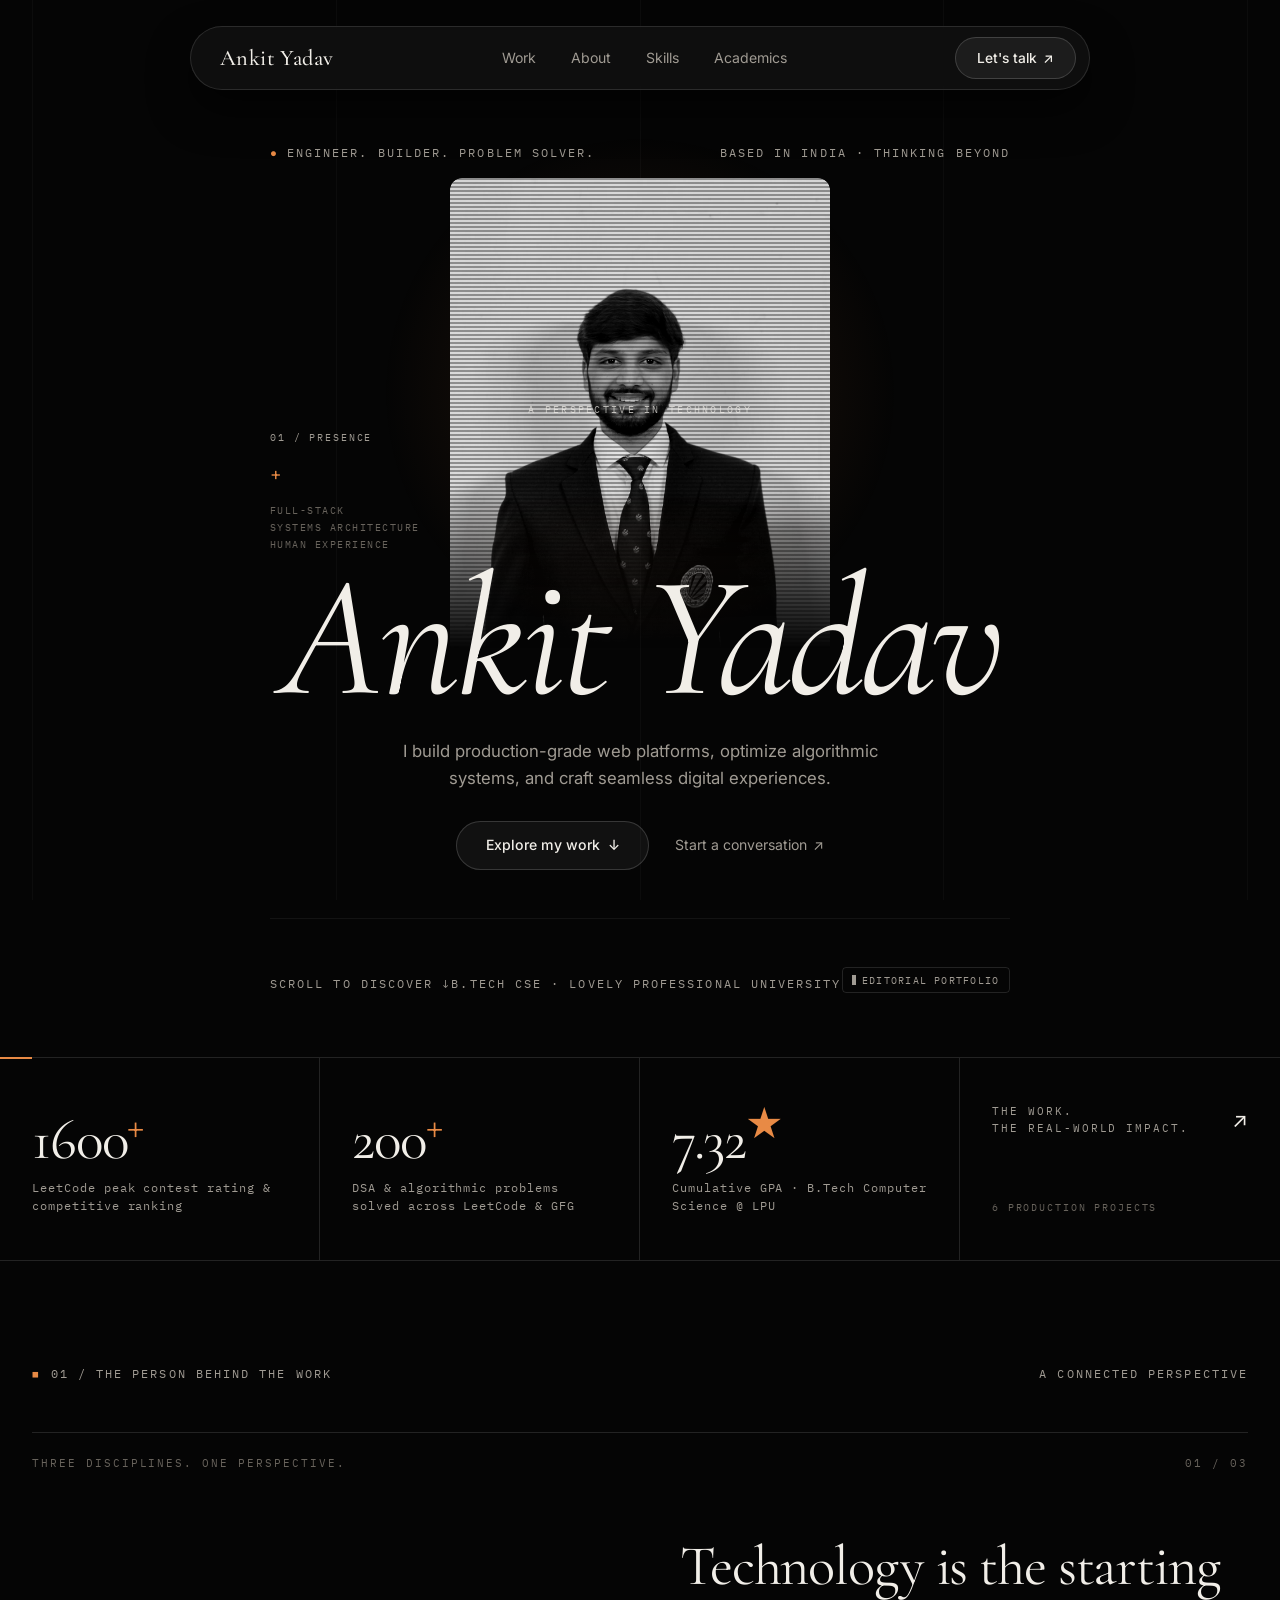
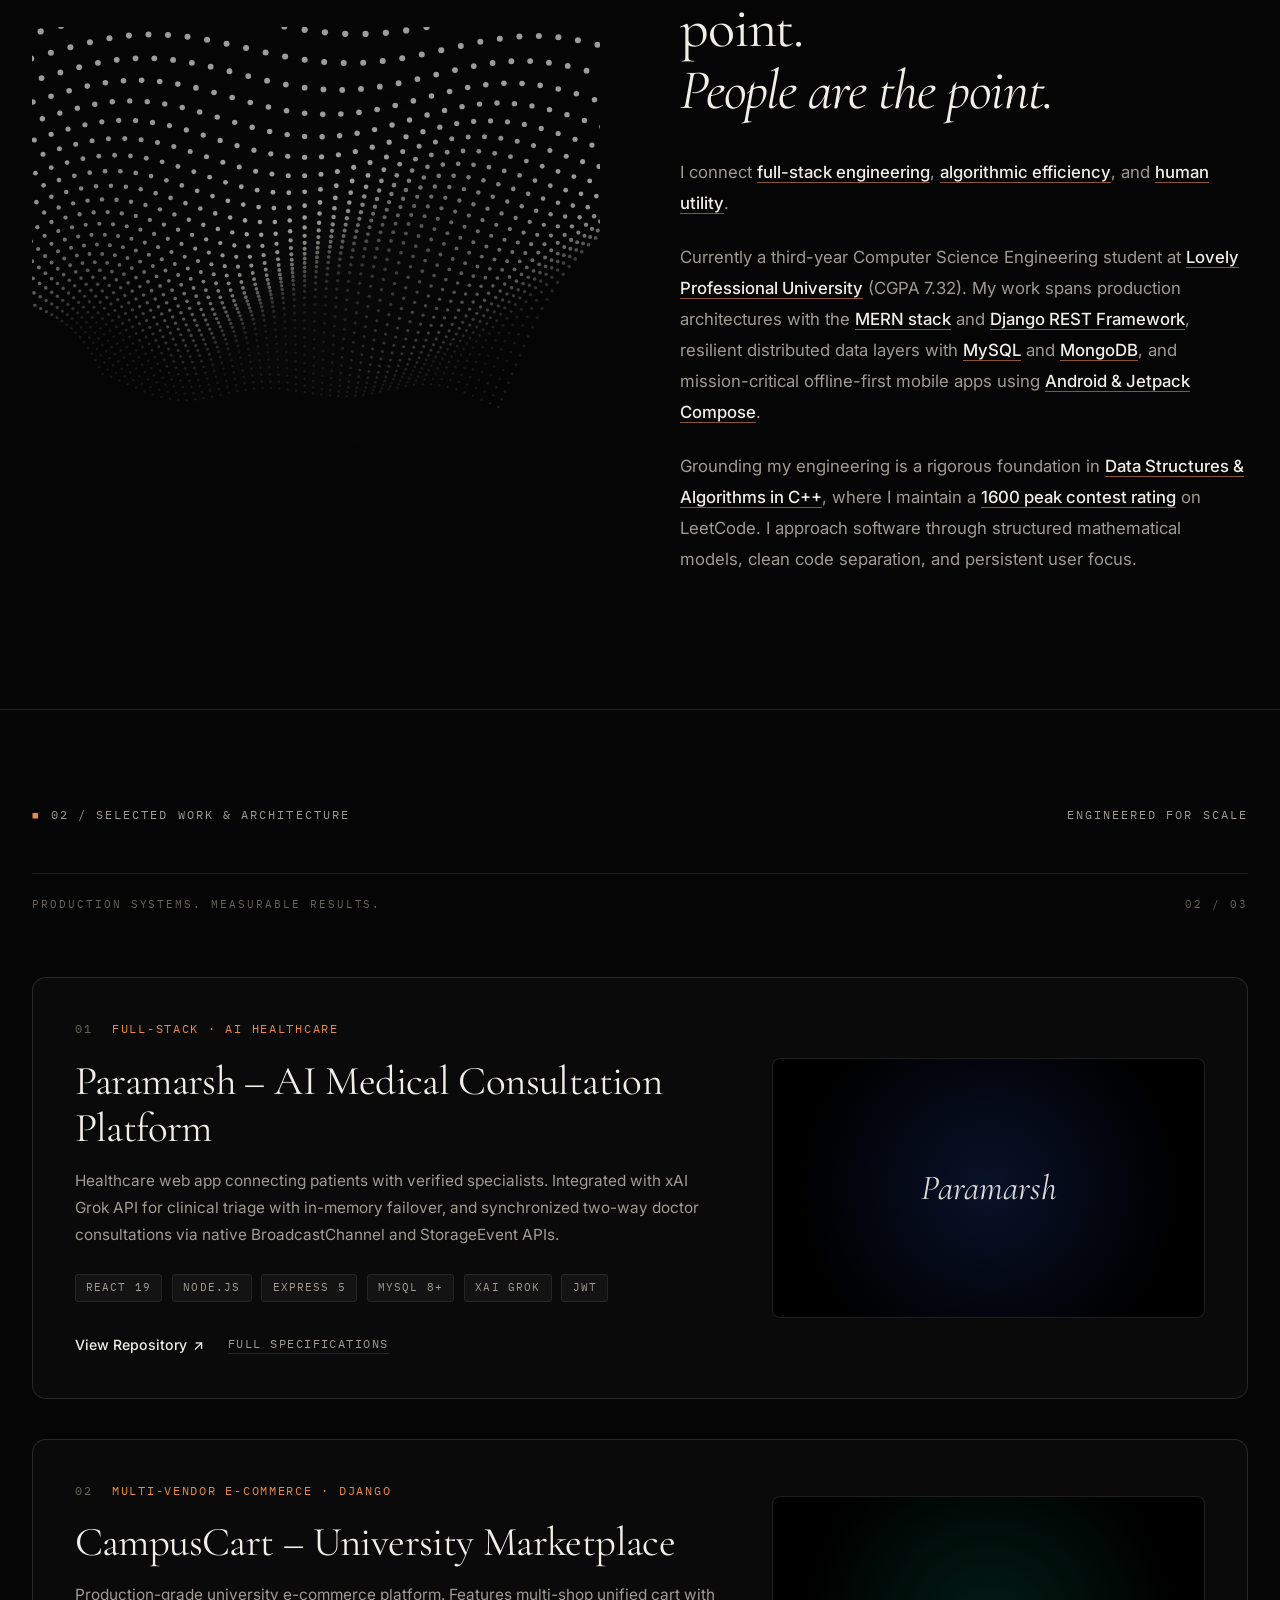
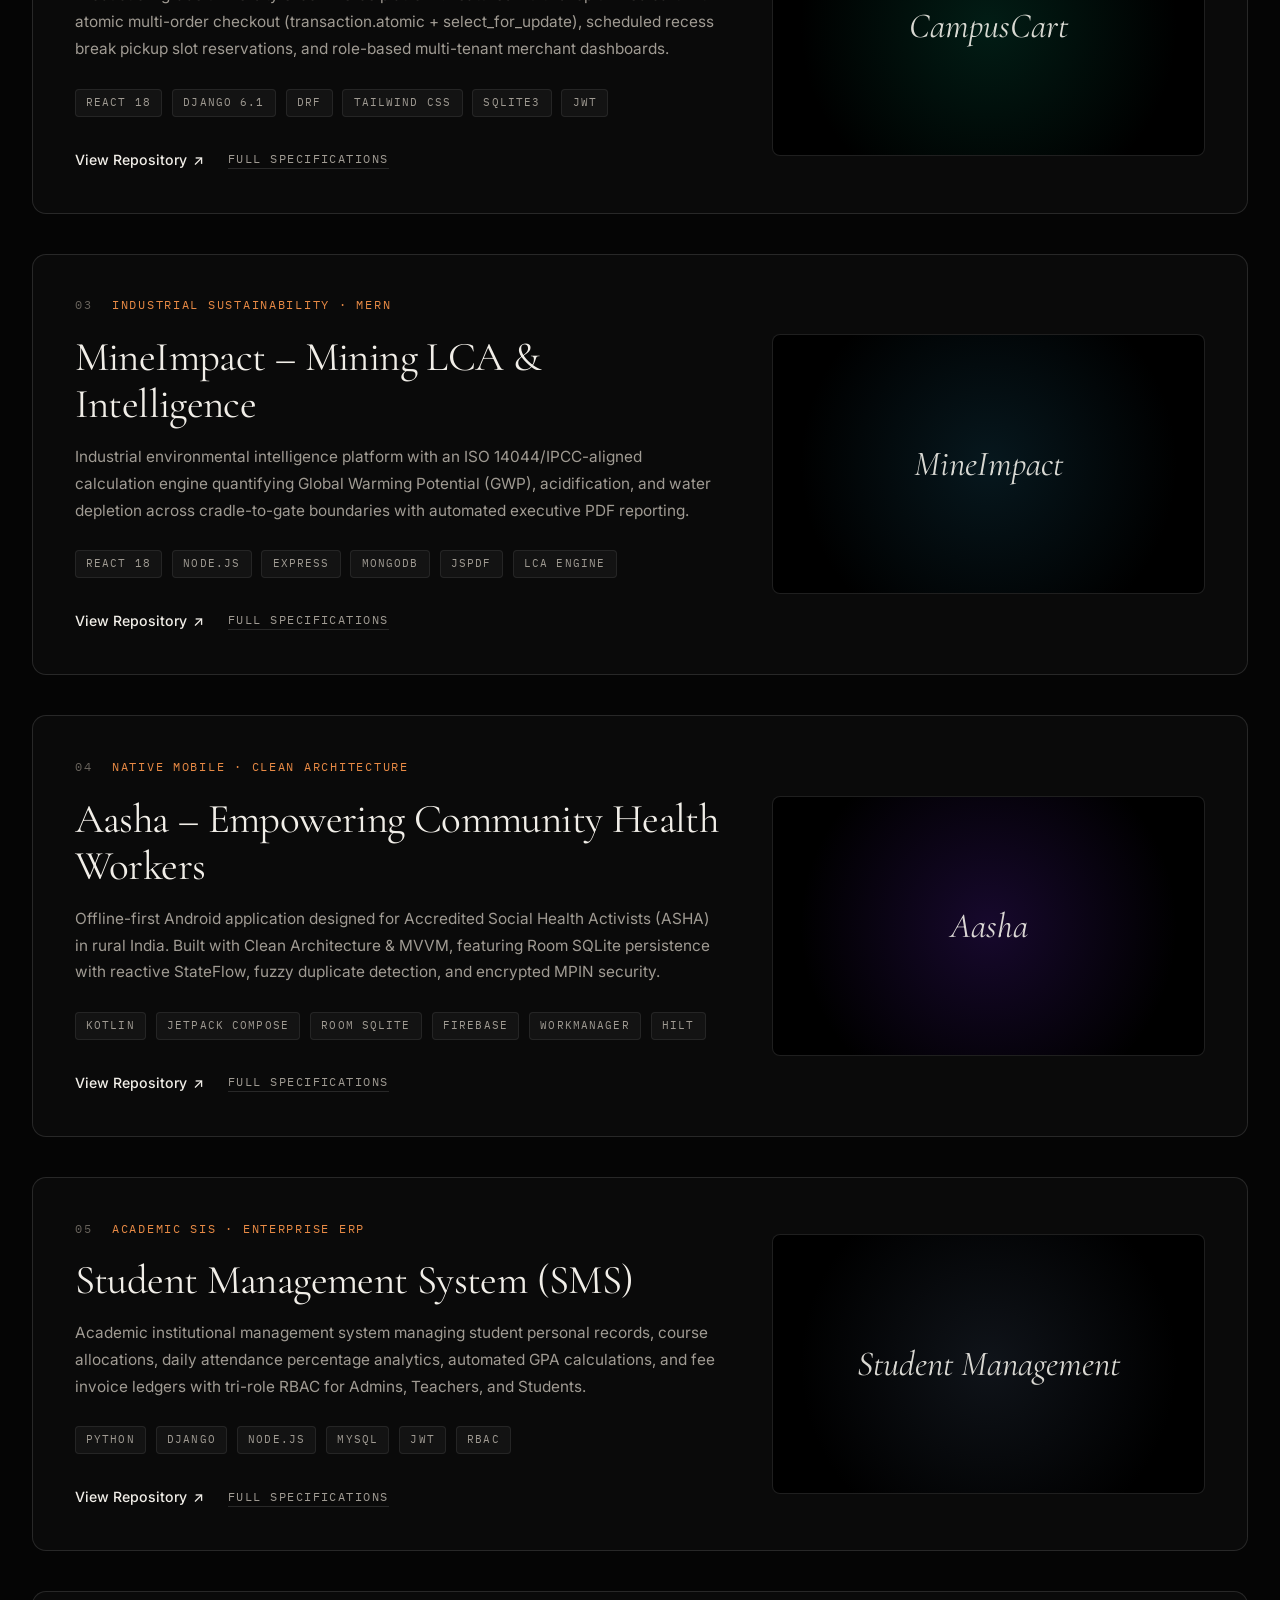
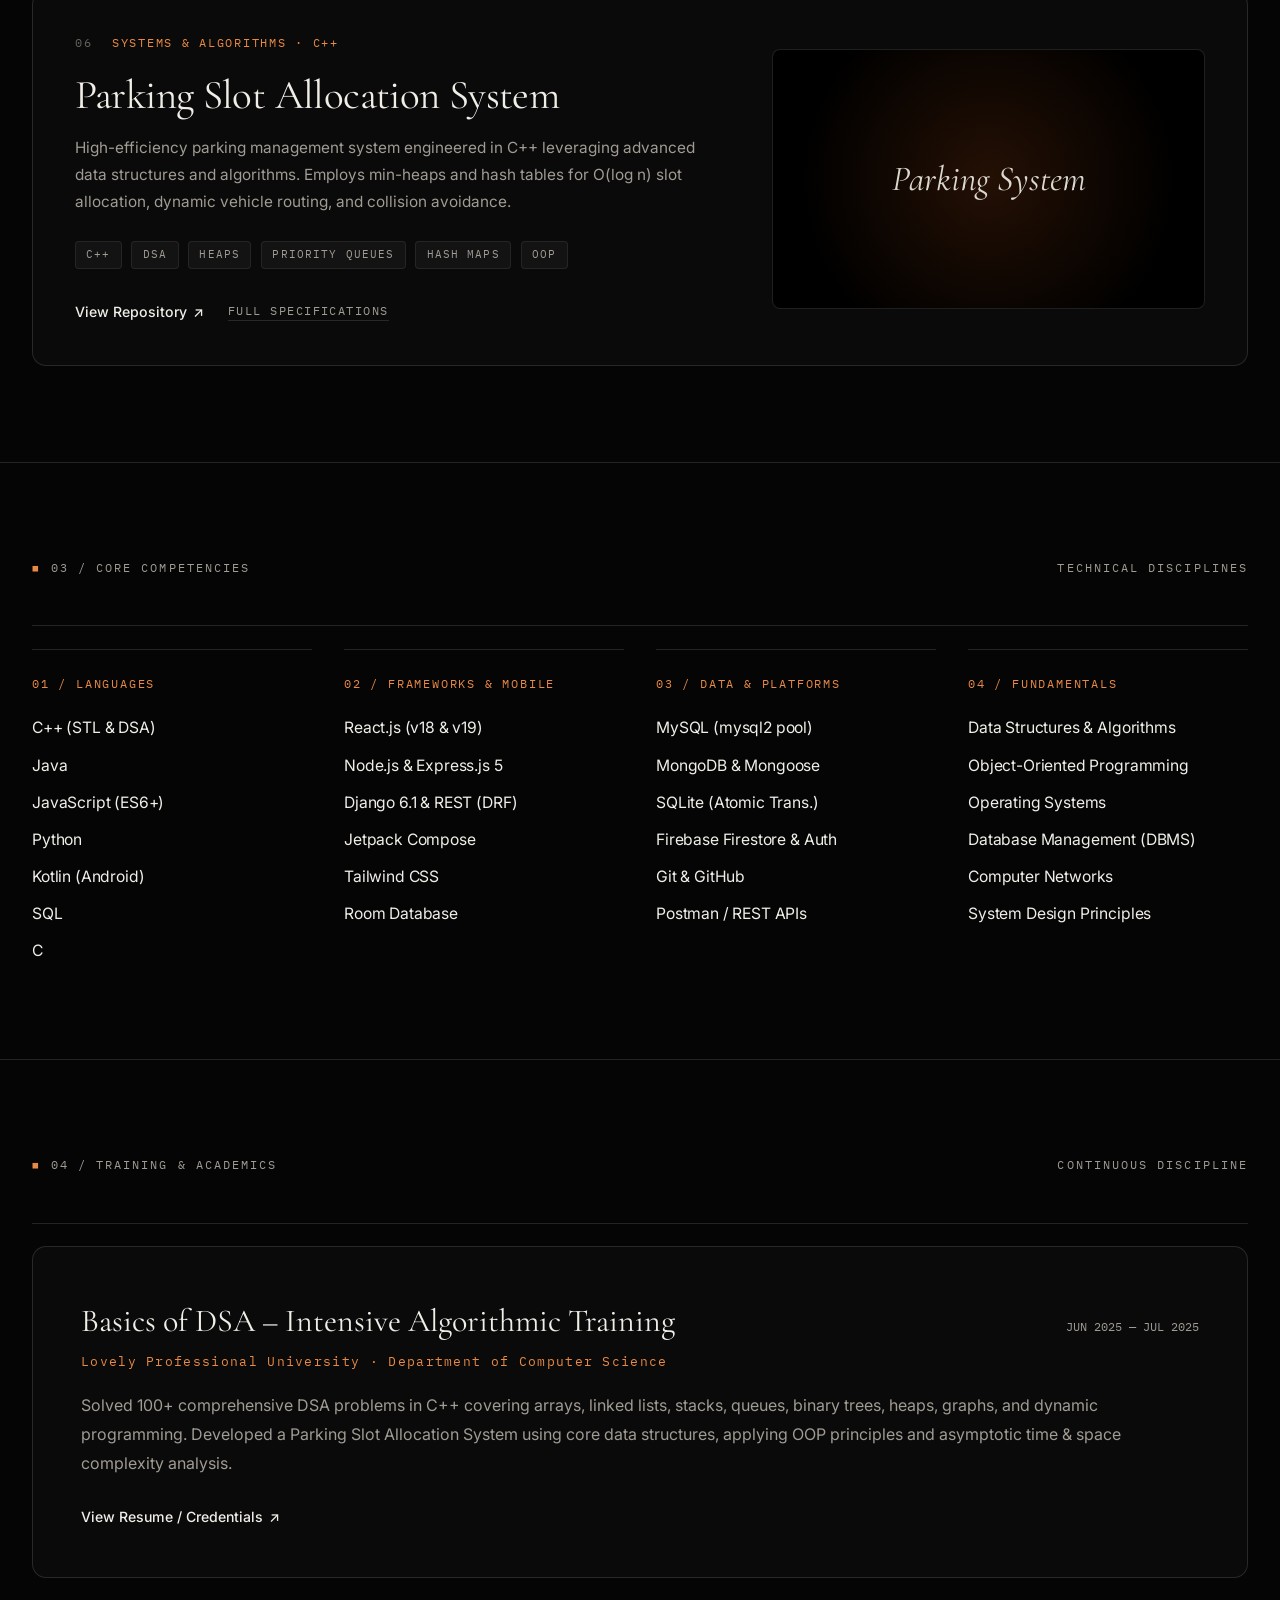
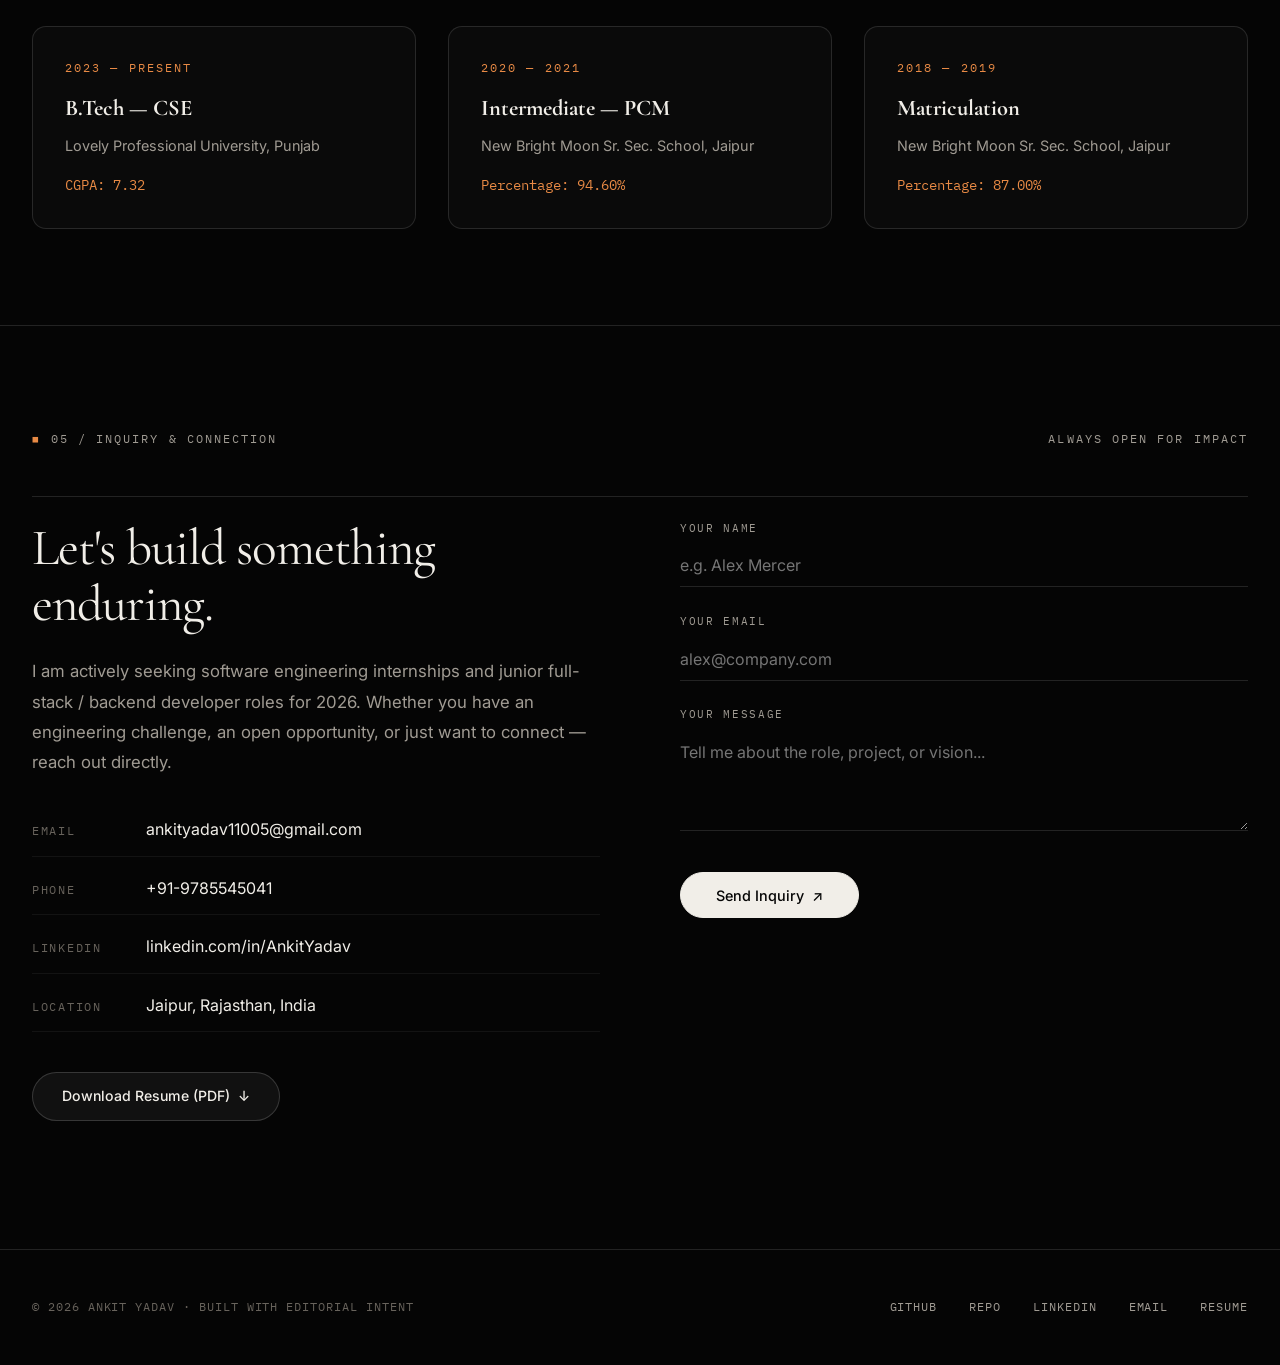
==== commit 818ca37b: "feat: recreate dark luxury-editorial aesthetic matching reference screenshots" ====
--- a/index.html
+++ b/index.html
@@ -1,60 +1,35 @@
 <!DOCTYPE html>
-<html lang="en" data-theme="light">
+<html lang="en">
 <head>
 <meta charset="UTF-8">
 <meta name="viewport" content="width=device-width, initial-scale=1.0">
-<title>Ankit Yadav — Full-Stack Developer · DSA & Systems</title>
-<meta name="description" content="Portfolio of Ankit Yadav — Full-Stack Developer & B.Tech CSE student at Lovely Professional University. Experienced in MERN, Django, Android (Jetpack Compose), and C++ Data Structures & Algorithms.">
+<title>Ankit Yadav — Engineer · Builder · Problem Solver</title>
+<meta name="description" content="Portfolio of Ankit Yadav. Editorial portfolio showcasing full-stack engineering, algorithmic systems, and digital craftsmanship.">
+
+<!-- Google Fonts: Cormorant Garamond, Inter, IBM Plex Mono -->
 <link rel="preconnect" href="https://fonts.googleapis.com">
 <link rel="preconnect" href="https://fonts.gstatic.com" crossorigin>
-<link href="https://fonts.googleapis.com/css2?family=Plus+Jakarta+Sans:wght@300;400;500;600;700;800&family=JetBrains+Mono:wght@400;500;600&display=swap" rel="stylesheet">
+<link href="https://fonts.googleapis.com/css2?family=Cormorant+Garamond:ital,wght@0,300;0,400;0,500;0,600;0,700;1,400;1,500;1,600;1,700&family=IBM+Plex+Mono:ital,wght@0,300;0,400;0,500;0,600;1,400&family=Inter:wght@300;400;500;600;700&display=swap" rel="stylesheet">
+
 <style>
-/* ===================== DESIGN TOKENS & CSS VARIABLES ===================== */
+/* ===================== DESIGN TOKENS ===================== */
 :root {
-  --bg: #ffffff;
-  --bg-subtle: #f8fafc;
-  --bg-card: #ffffff;
-  --border: #e2e8f0;
-  --border-card: #e2e8f0;
-  --border-focus: #10b981;
-  --primary: #00b87c;
-  --primary-hover: #059669;
-  --primary-light: #ecfdf5;
-  --primary-border: rgba(16, 185, 129, 0.4);
-  --text: #0f172a;
-  --text-muted: #475569;
-  --text-subtle: #64748b;
-  --tag-bg: #ecfdf5;
-  --tag-text: #059669;
-  --shadow-sm: 0 1px 2px rgba(0, 0, 0, 0.04);
-  --shadow-card: 0 4px 20px -2px rgba(0, 0, 0, 0.05);
-  --shadow-hover: 0 10px 25px -4px rgba(0, 0, 0, 0.08);
-  --radius-sm: 6px;
-  --radius-md: 10px;
-  --radius-lg: 16px;
-  --font-main: 'Plus Jakarta Sans', -apple-system, BlinkMacSystemFont, "Segoe UI", Roboto, sans-serif;
-  --font-mono: 'JetBrains Mono', monospace;
-}
-
-[data-theme="dark"] {
-  --bg: #0b0f19;
-  --bg-subtle: #111827;
-  --bg-card: #172033;
-  --border: #1f293d;
-  --border-card: #243048;
-  --border-focus: #10b981;
-  --primary: #10b981;
-  --primary-hover: #059669;
-  --primary-light: rgba(16, 185, 129, 0.12);
-  --primary-border: rgba(16, 185, 129, 0.35);
-  --text: #f8fafc;
-  --text-muted: #94a3b8;
-  --text-subtle: #64748b;
-  --tag-bg: rgba(16, 185, 129, 0.12);
-  --tag-text: #34d399;
-  --shadow-sm: 0 1px 3px rgba(0, 0, 0, 0.3);
-  --shadow-card: 0 4px 20px -2px rgba(0, 0, 0, 0.4);
-  --shadow-hover: 0 10px 25px -4px rgba(0, 0, 0, 0.5);
+  --bg: #050505;
+  --bg-card: #0a0a0a;
+  --bg-glass: rgba(18, 18, 18, 0.72);
+  --text: #F1EEE8;
+  --text-muted: #A09B93;
+  --text-subtle: #68635c;
+  --accent: #E88A45;
+  --accent-glow: rgba(232, 138, 69, 0.18);
+  --border: rgba(255, 255, 255, 0.12);
+  --border-light: rgba(255, 255, 255, 0.06);
+  --grid-line: rgba(255, 255, 255, 0.03);
+  --font-serif: 'Cormorant Garamond', Georgia, serif;
+  --font-sans: 'Inter', -apple-system, BlinkMacSystemFont, sans-serif;
+  --font-mono: 'IBM Plex Mono', monospace;
+  --radius-pill: 9999px;
+  --radius-card: 14px;
 }
 
 /* ===================== RESET & BASE ===================== */
@@ -63,12 +38,15 @@
 }
 html {
   scroll-behavior: smooth;
+  background-color: var(--bg);
+  color: var(--text);
 }
 body {
-  font-family: var(--font-main);
-  background: var(--bg);
+  font-family: var(--font-sans);
+  background-color: var(--bg);
   color: var(--text);
   line-height: 1.6;
+  overflow-x: hidden;
   -webkit-font-smoothing: antialiased;
   -moz-osx-font-smoothing: grayscale;
 }
@@ -76,842 +54,892 @@
   color: inherit; text-decoration: none;
 }
 button {
-  font-family: inherit; cursor: pointer;
+  font-family: inherit; cursor: pointer; background: none; border: none;
 }
 img {
-  max-width: 100%; display: block;
-}
-
-/* ===================== CONTAINER ===================== */
+  display: block; max-width: 100%;
+}
+
+/* Vertical Grid Lines across the entire page */
+.grid-lines-bg {
+  position: fixed;
+  inset: 0;
+  pointer-events: none;
+  z-index: 0;
+  display: flex;
+  justify-content: space-between;
+  max-width: 1360px;
+  margin: 0 auto;
+  padding: 0 2rem;
+}
+.grid-line-v {
+  width: 1px;
+  height: 100%;
+  background: var(--grid-line);
+}
+
+/* Main Container */
 .container {
-  max-width: 1140px;
+  max-width: 1280px;
   margin: 0 auto;
+  padding: 0 2rem;
+  position: relative;
+  z-index: 1;
+}
+
+/* Monospace Editorial Labels */
+.mono-label {
+  font-family: var(--font-mono);
+  font-size: 0.72rem;
+  letter-spacing: 0.18em;
+  text-transform: uppercase;
+  color: var(--text-muted);
+}
+.mono-label .dot {
+  display: inline-block;
+  color: var(--accent);
+  margin-right: 0.5rem;
+}
+.mono-label .orange-sq {
+  display: inline-block;
+  color: var(--accent);
+  margin-right: 0.6rem;
+}
+
+/* ===================== FLOATING NAVBAR ===================== */
+.navbar-wrap {
+  position: fixed;
+  top: 1.6rem;
+  left: 0;
+  right: 0;
+  z-index: 100;
+  display: flex;
+  justify-content: center;
   padding: 0 1.5rem;
-}
-
-/* ===================== SECTION BADGE ===================== */
-.section-badge-wrap {
-  text-align: center;
-  margin-bottom: 2.8rem;
-}
-.section-badge-wrap.align-left {
-  text-align: left;
-}
-.section-badge {
-  display: inline-block;
-  font-size: 1.55rem;
-  font-weight: 700;
-  color: var(--text);
-  padding: 0.45rem 1.7rem;
-  border: 1.5px solid var(--primary-border);
-  background: var(--primary-light);
-  border-radius: var(--radius-md);
-  letter-spacing: -0.01em;
-}
-
-/* ===================== NAVBAR ===================== */
+  pointer-events: none;
+}
 nav {
-  position: sticky;
-  top: 0;
-  z-index: 100;
-  background: var(--bg);
-  border-bottom: 1px solid var(--border);
-  padding: 1.1rem 0;
-  transition: background 0.2s, border-color 0.2s;
-}
-.nav-inner {
+  pointer-events: auto;
   display: flex;
   align-items: center;
   justify-content: space-between;
-}
-.nav-logo {
-  font-size: 1.45rem;
-  font-weight: 800;
-  color: var(--primary);
-  letter-spacing: -0.02em;
+  gap: 3.5rem;
+  background: var(--bg-glass);
+  backdrop-filter: blur(16px);
+  -webkit-backdrop-filter: blur(16px);
+  border: 1px solid var(--border);
+  border-radius: var(--radius-pill);
+  padding: 0.65rem 0.8rem 0.65rem 1.8rem;
+  box-shadow: 0 20px 40px rgba(0, 0, 0, 0.6);
+  max-width: 900px;
+  width: 100%;
+}
+.nav-brand {
+  font-family: var(--font-serif);
+  font-size: 1.4rem;
+  font-weight: 500;
+  letter-spacing: 0.02em;
+  color: var(--text);
+  white-space: nowrap;
 }
 .nav-links {
   display: flex;
   align-items: center;
-  gap: 1.8rem;
-}
-.nav-links a {
-  font-size: 0.95rem;
-  font-weight: 500;
+  gap: 2.2rem;
+}
+.nav-link {
+  font-family: var(--font-sans);
+  font-size: 0.88rem;
+  font-weight: 400;
   color: var(--text-muted);
   transition: color 0.2s;
 }
-.nav-links a:hover {
-  color: var(--primary);
-}
-.nav-actions {
-  display: flex;
+.nav-link:hover {
+  color: var(--text);
+}
+.nav-cta {
+  font-family: var(--font-sans);
+  font-size: 0.86rem;
+  font-weight: 500;
+  color: var(--text);
+  background: rgba(255, 255, 255, 0.06);
+  border: 1px solid rgba(255, 255, 255, 0.16);
+  padding: 0.55rem 1.3rem;
+  border-radius: var(--radius-pill);
+  display: inline-flex;
   align-items: center;
-  gap: 0.8rem;
-}
-.theme-btn {
-  width: 38px;
-  height: 38px;
-  border-radius: 8px;
-  border: 1px solid var(--border);
-  background: var(--bg-card);
-  color: var(--text-muted);
-  display: flex;
+  gap: 0.4rem;
+  transition: all 0.25s;
+  white-space: nowrap;
+}
+.nav-cta:hover {
+  background: rgba(255, 255, 255, 0.12);
+  border-color: rgba(255, 255, 255, 0.3);
+  color: #ffffff;
+}
+
+/* Mobile Hamburger */
+.nav-hamburger {
+  display: none;
+  color: var(--text);
+  font-size: 1.3rem;
+  padding: 0.4rem 0.6rem;
+}
+.mobile-drawer {
+  display: none;
+  position: fixed;
+  inset: 0;
+  background: rgba(5, 5, 5, 0.98);
+  backdrop-filter: blur(20px);
+  z-index: 99;
+  flex-direction: column;
   align-items: center;
   justify-content: center;
-  font-size: 1.1rem;
-  transition: all 0.2s;
-}
-.theme-btn:hover {
-  border-color: var(--primary);
-  color: var(--primary);
-}
-.hamburger {
-  display: none;
-  background: none;
-  border: none;
-  color: var(--text);
-  font-size: 1.4rem;
-  padding: 0.2rem;
-}
-.mobile-nav {
-  display: none;
-  flex-direction: column;
-  padding: 1rem 0 1.5rem;
-  border-top: 1px solid var(--border);
-  gap: 1rem;
-}
-.mobile-nav.open {
-  display: flex;
-}
-.mobile-nav a {
-  font-size: 1rem;
-  font-weight: 500;
-  color: var(--text-muted);
-  padding: 0.3rem 0;
-}
-.mobile-nav a:hover {
-  color: var(--primary);
+  gap: 2rem;
+}
+.mobile-drawer.open {
+  display: flex;
+}
+.mobile-drawer a {
+  font-family: var(--font-serif);
+  font-size: 2.2rem;
+  font-style: italic;
+  color: var(--text);
 }
 
 /* ===================== HERO SECTION ===================== */
 #hero {
-  padding: 6.5rem 0 5.5rem;
+  position: relative;
+  min-height: 100vh;
+  padding-top: 8rem;
+  padding-bottom: 4rem;
+  display: flex;
+  flex-direction: column;
+  justify-content: space-between;
+  overflow: hidden;
+}
+
+/* Hero Top Peripheral Labels */
+.hero-top-labels {
+  display: flex;
+  justify-content: space-between;
+  align-items: flex-start;
+  padding-top: 1rem;
+}
+
+/* Hero Side Peripheral Block */
+.hero-side-block {
+  position: absolute;
+  left: 2rem;
+  top: 42%;
+  transform: translateY(-50%);
+  display: flex;
+  flex-direction: column;
+  gap: 0.6rem;
+  z-index: 10;
+}
+.hero-side-block .plus {
+  color: var(--accent);
+  font-size: 1.1rem;
+  margin: 0.3rem 0;
+}
+.hero-side-block .mono-sub {
+  font-family: var(--font-mono);
+  font-size: 0.62rem;
+  letter-spacing: 0.15em;
+  color: var(--text-subtle);
+  line-height: 1.7;
+  text-transform: uppercase;
+}
+
+/* Hero Portrait Stage */
+.hero-portrait-stage {
+  position: relative;
+  display: flex;
+  flex-direction: column;
+  align-items: center;
+  justify-content: center;
+  margin-top: 1rem;
+}
+
+/* Warm Ambient Glow Behind Portrait */
+.portrait-glow {
+  position: absolute;
+  top: 40%;
+  left: 50%;
+  transform: translate(-50%, -50%);
+  width: 520px;
+  height: 520px;
+  background: radial-gradient(circle, var(--accent-glow) 0%, rgba(232, 138, 69, 0.05) 45%, transparent 70%);
+  pointer-events: none;
+  z-index: 1;
+}
+
+/* Portrait Wrapper with Halftone Texture */
+.portrait-wrap {
+  position: relative;
+  width: 380px;
+  height: 480px;
+  z-index: 2;
+  overflow: hidden;
+  border-radius: 12px;
+  mask-image: linear-gradient(to bottom, black 65%, transparent 98%);
+  -webkit-mask-image: linear-gradient(to bottom, black 65%, transparent 98%);
+}
+.portrait-wrap img {
+  width: 100%;
+  height: 100%;
+  object-fit: cover;
+  object-position: center 15%;
+  filter: grayscale(100%) contrast(1.25) brightness(0.92);
+}
+
+/* Halftone/Scanline Overlay */
+.portrait-halftone {
+  position: absolute;
+  inset: 0;
+  background: repeating-linear-gradient(
+    0deg,
+    transparent,
+    transparent 2px,
+    rgba(0, 0, 0, 0.35) 2px,
+    rgba(0, 0, 0, 0.35) 4px
+  );
+  pointer-events: none;
+  z-index: 3;
+}
+.portrait-caption {
+  position: absolute;
+  top: 48%;
+  left: 50%;
+  transform: translate(-50%, -50%);
+  font-family: var(--font-mono);
+  font-size: 0.65rem;
+  letter-spacing: 0.22em;
+  text-transform: uppercase;
+  color: rgba(241, 238, 232, 0.7);
+  z-index: 4;
+  white-space: nowrap;
+  pointer-events: none;
+}
+
+/* Overlapping Enormous Serif Name */
+.hero-name-overlap {
+  font-family: var(--font-serif);
+  font-size: clamp(4.5rem, 13.5vw, 11.5rem);
+  font-style: italic;
+  font-weight: 400;
+  color: var(--text);
+  line-height: 0.88;
+  letter-spacing: -0.025em;
   text-align: center;
-}
-.hero-tag {
-  font-size: 0.85rem;
-  font-weight: 600;
-  letter-spacing: 0.15em;
-  color: var(--primary);
-  text-transform: uppercase;
-  margin-bottom: 1.2rem;
-}
-.hero-name {
-  font-size: clamp(2.8rem, 6vw, 4.4rem);
-  font-weight: 800;
-  color: var(--text);
-  letter-spacing: -0.03em;
-  line-height: 1.1;
-  margin-bottom: 0.8rem;
-}
-.hero-subtitle {
-  font-size: clamp(1.1rem, 2.5vw, 1.35rem);
-  font-weight: 500;
-  color: var(--text-muted);
-  margin-bottom: 1.6rem;
-}
-.hero-desc {
-  max-width: 680px;
-  margin: 0 auto 2.2rem;
+  position: relative;
+  z-index: 5;
+  margin-top: -6rem;
+  pointer-events: none;
+}
+
+/* Hero Subtitle & CTA Buttons */
+.hero-sub-wrap {
+  position: relative;
+  z-index: 6;
+  text-align: center;
+  margin-top: 1.5rem;
+}
+.hero-desc-text {
+  font-family: var(--font-sans);
   font-size: 1.05rem;
   color: var(--text-muted);
-  line-height: 1.7;
-}
-.hero-socials {
+  max-width: 540px;
+  margin: 0 auto 1.8rem;
+  line-height: 1.6;
+}
+.hero-actions {
   display: flex;
   align-items: center;
   justify-content: center;
-  gap: 1.2rem;
-}
-.social-icon-btn {
-  width: 42px;
-  height: 42px;
-  border-radius: 50%;
-  border: 1px solid var(--border);
-  background: var(--bg-card);
-  color: var(--text-muted);
-  display: flex;
+  gap: 1.6rem;
+  flex-wrap: wrap;
+}
+.btn-pill-dark {
+  font-family: var(--font-sans);
+  font-size: 0.88rem;
+  font-weight: 500;
+  color: var(--text);
+  background: rgba(255, 255, 255, 0.05);
+  border: 1px solid rgba(255, 255, 255, 0.16);
+  padding: 0.75rem 1.8rem;
+  border-radius: var(--radius-pill);
+  display: inline-flex;
   align-items: center;
-  justify-content: center;
-  font-size: 1.2rem;
-  transition: all 0.2s;
-}
-.social-icon-btn:hover {
-  border-color: var(--primary);
-  color: var(--primary);
-  background: var(--primary-light);
-  transform: translateY(-2px);
-}
-
-/* ===================== ABOUT SECTION ===================== */
-#about {
-  padding: 5.5rem 0;
-  border-top: 1px solid var(--border);
-}
-.about-grid {
-  display: grid;
-  grid-template-columns: 1.15fr 0.85fr;
-  gap: 4rem;
-  align-items: center;
-}
-.about-content p {
-  font-size: 1.02rem;
-  color: var(--text-muted);
-  line-height: 1.8;
-  margin-bottom: 1.3rem;
-}
-.about-content p:last-child {
-  margin-bottom: 0;
-}
-.about-image-card {
-  width: 100%;
-  max-width: 380px;
-  margin: 0 auto;
-  border-radius: var(--radius-lg);
-  overflow: hidden;
-  box-shadow: var(--shadow-card);
-  border: 1px solid var(--border-card);
-  background: var(--bg-card);
-}
-.about-image-card img {
-  width: 100%;
-  height: 440px;
-  object-fit: cover;
-  object-position: center top;
-}
-
-/* ===================== FEATURED PROJECTS ===================== */
-#projects {
-  padding: 5.5rem 0;
-  border-top: 1px solid var(--border);
-  background: var(--bg-subtle);
-}
-.projects-grid {
-  display: grid;
-  grid-template-columns: repeat(3, 1fr);
-  gap: 1.8rem;
-}
-.project-card {
-  background: var(--bg-card);
-  border: 1px solid var(--border-card);
-  border-radius: var(--radius-lg);
-  overflow: hidden;
-  box-shadow: var(--shadow-card);
-  display: flex;
-  flex-direction: column;
-  transition: box-shadow 0.2s, border-color 0.2s;
-}
-.project-card:hover {
-  box-shadow: var(--shadow-hover);
-  border-color: var(--border-focus);
-}
-.project-banner {
-  height: 160px;
-  position: relative;
-  display: flex;
-  align-items: center;
-  justify-content: center;
-  overflow: hidden;
-}
-.project-banner-title {
-  font-size: 1.3rem;
-  font-weight: 700;
-  color: rgba(255, 255, 255, 0.9);
-  text-shadow: 0 2px 8px rgba(0,0,0,0.4);
-  padding: 0 1rem;
-  text-align: center;
-}
-.project-content {
-  padding: 1.6rem;
-  display: flex;
-  flex-direction: column;
-  flex-grow: 1;
-}
-.project-title {
-  font-size: 1.25rem;
-  font-weight: 700;
-  color: var(--text);
-  margin-bottom: 0.6rem;
-  letter-spacing: -0.01em;
-}
-.project-desc {
-  font-size: 0.92rem;
-  color: var(--text-muted);
-  line-height: 1.65;
-  margin-bottom: 1.2rem;
-  flex-grow: 1;
-}
-.project-tags {
-  display: flex;
-  flex-wrap: wrap;
-  gap: 0.45rem;
-  margin-bottom: 1.5rem;
-}
-.tag-pill {
-  font-size: 0.76rem;
-  font-weight: 600;
-  color: var(--tag-text);
-  background: var(--tag-bg);
-  padding: 0.22rem 0.65rem;
-  border-radius: var(--radius-sm);
-}
-.project-actions {
-  display: flex;
-  align-items: center;
-  justify-content: space-between;
-  padding-top: 1rem;
-  border-top: 1px solid var(--border);
-}
-.action-link {
+  gap: 0.5rem;
+  transition: all 0.25s;
+}
+.btn-pill-dark:hover {
+  background: rgba(255, 255, 255, 0.12);
+  border-color: rgba(255, 255, 255, 0.35);
+}
+.btn-link-minimal {
+  font-family: var(--font-sans);
   font-size: 0.88rem;
-  font-weight: 600;
   color: var(--text-muted);
   display: inline-flex;
   align-items: center;
+  gap: 0.4rem;
+  transition: color 0.2s;
+}
+.btn-link-minimal:hover {
+  color: var(--text);
+}
+
+/* Hero Bottom Peripheral Labels */
+.hero-bottom-bar {
+  display: flex;
+  justify-content: space-between;
+  align-items: flex-end;
+  padding-top: 3rem;
+  border-top: 1px solid var(--border-light);
+  margin-top: 3rem;
+}
+.motion-pill {
+  font-family: var(--font-mono);
+  font-size: 0.65rem;
+  letter-spacing: 0.12em;
+  color: var(--text-muted);
+  border: 1px solid var(--border);
+  border-radius: 4px;
+  padding: 0.25rem 0.6rem;
+  display: inline-flex;
+  align-items: center;
   gap: 0.35rem;
+}
+.motion-pill .rect {
+  width: 4px; height: 10px; background: var(--text-muted);
+}
+
+/* ===================== STATISTICS SECTION ===================== */
+#statistics {
+  border-top: 1px solid var(--border);
+  border-bottom: 1px solid var(--border);
+  position: relative;
+  z-index: 1;
+}
+.stats-grid {
+  display: grid;
+  grid-template-columns: 1fr 1fr 1fr 1fr;
+}
+.stat-cell {
+  padding: 2.8rem 2rem;
+  border-right: 1px solid var(--border);
+  position: relative;
+}
+.stat-cell:last-child {
+  border-right: none;
+}
+.stat-cell.has-orange-bar::before {
+  content: '';
+  position: absolute;
+  top: -1px;
+  left: 0;
+  width: 32px;
+  height: 2px;
+  background: var(--accent);
+}
+.stat-number {
+  font-family: var(--font-serif);
+  font-size: clamp(2.8rem, 4.5vw, 4.2rem);
+  font-weight: 400;
+  color: var(--text);
+  line-height: 1;
+  letter-spacing: -0.02em;
+  margin-bottom: 0.6rem;
+}
+.stat-number .accent-sup {
+  color: var(--accent);
+  font-size: 0.75em;
+  vertical-align: super;
+}
+.stat-label {
+  font-family: var(--font-mono);
+  font-size: 0.75rem;
+  letter-spacing: 0.08em;
+  color: var(--text-muted);
+  line-height: 1.5;
+}
+.stat-action-cell {
+  display: flex;
+  flex-direction: column;
+  justify-content: space-between;
+}
+.stat-action-header {
+  display: flex;
+  justify-content: space-between;
+  align-items: flex-start;
+}
+.stat-action-arrow {
+  color: var(--text);
+  font-size: 1.3rem;
+  transition: transform 0.2s;
+}
+.stat-cell:hover .stat-action-arrow {
+  transform: translate(3px, -3px);
+  color: var(--accent);
+}
+
+/* ===================== ABOUT SECTION (EDITORIAL) ===================== */
+#about {
+  padding: 6.5rem 0 7rem;
+  position: relative;
+  z-index: 1;
+}
+
+/* Section Header Bar */
+.section-header-bar {
+  display: flex;
+  justify-content: space-between;
+  align-items: center;
+  padding-bottom: 1rem;
+  margin-bottom: 2rem;
+}
+.section-divider-line {
+  height: 1px;
+  background: var(--border);
+  width: 100%;
+  margin-bottom: 1.4rem;
+}
+.section-sub-bar {
+  display: flex;
+  justify-content: space-between;
+  align-items: center;
+  margin-bottom: 4rem;
+}
+
+/* About Layout: Left Wave Canvas + Right Editorial Quote */
+.about-split {
+  display: grid;
+  grid-template-columns: 1fr 1fr;
+  gap: 5rem;
+  align-items: center;
+}
+
+/* Abstract Dotted Particle-Wave Visual */
+.wave-canvas-wrap {
+  width: 100%;
+  height: 480px;
+  position: relative;
+  background: radial-gradient(circle at center, rgba(255, 255, 255, 0.02), transparent 70%);
+  border-radius: var(--radius-card);
+  overflow: hidden;
+}
+#particle-wave-canvas {
+  width: 100%;
+  height: 100%;
+  display: block;
+}
+
+/* Right Editorial Text */
+.about-editorial-right {
+  display: flex;
+  flex-direction: column;
+  justify-content: center;
+}
+.editorial-headline {
+  font-family: var(--font-serif);
+  font-size: clamp(2.6rem, 4.4vw, 4.2rem);
+  font-weight: 400;
+  line-height: 1.1;
+  color: var(--text);
+  letter-spacing: -0.02em;
+  margin-bottom: 2.2rem;
+}
+.editorial-headline em {
+  font-style: italic;
+  font-weight: 400;
+  color: var(--text);
+}
+.editorial-body-text {
+  font-family: var(--font-sans);
+  font-size: 1.05rem;
+  color: var(--text-muted);
+  line-height: 1.85;
+  margin-bottom: 1.4rem;
+}
+.editorial-body-text strong {
+  color: var(--text);
+  font-weight: 500;
+  text-decoration: underline;
+  text-decoration-color: rgba(232, 138, 69, 0.6);
+  text-underline-offset: 4px;
+}
+
+/* ===================== FEATURED PROJECTS ===================== */
+#work {
+  padding: 6rem 0;
+  border-top: 1px solid var(--border);
+}
+.projects-editorial-list {
+  display: flex;
+  flex-direction: column;
+  gap: 2.5rem;
+}
+.project-editorial-card {
+  border: 1px solid var(--border);
+  border-radius: var(--radius-card);
+  background: var(--bg-card);
+  padding: 2.6rem;
+  display: grid;
+  grid-template-columns: 1.2fr 0.8fr;
+  gap: 3rem;
+  align-items: center;
+  transition: border-color 0.25s, box-shadow 0.25s;
+}
+.project-editorial-card:hover {
+  border-color: rgba(255, 255, 255, 0.25);
+  box-shadow: 0 20px 40px rgba(0, 0, 0, 0.8);
+}
+.project-meta-top {
+  display: flex;
+  align-items: center;
+  gap: 1.2rem;
+  margin-bottom: 1.2rem;
+}
+.project-category-tag {
+  font-family: var(--font-mono);
+  font-size: 0.72rem;
+  letter-spacing: 0.15em;
+  text-transform: uppercase;
+  color: var(--accent);
+}
+.project-editorial-title {
+  font-family: var(--font-serif);
+  font-size: clamp(2rem, 3.2vw, 2.8rem);
+  font-weight: 400;
+  line-height: 1.15;
+  color: var(--text);
+  letter-spacing: -0.015em;
+  margin-bottom: 1rem;
+}
+.project-editorial-desc {
+  font-size: 0.96rem;
+  color: var(--text-muted);
+  line-height: 1.75;
+  margin-bottom: 1.6rem;
+}
+.project-tech-row {
+  display: flex;
+  flex-wrap: wrap;
+  gap: 0.6rem;
+  margin-bottom: 2rem;
+}
+.tech-tag-mono {
+  font-family: var(--font-mono);
+  font-size: 0.7rem;
+  letter-spacing: 0.1em;
+  text-transform: uppercase;
+  color: var(--text-muted);
+  background: rgba(255, 255, 255, 0.04);
+  border: 1px solid rgba(255, 255, 255, 0.08);
+  padding: 0.25rem 0.65rem;
+  border-radius: 4px;
+}
+.project-links-row {
+  display: flex;
+  align-items: center;
+  gap: 1.5rem;
+}
+.link-editorial-action {
+  font-family: var(--font-sans);
+  font-size: 0.88rem;
+  font-weight: 500;
+  color: var(--text);
+  display: inline-flex;
+  align-items: center;
+  gap: 0.4rem;
   transition: color 0.2s;
 }
-.action-link:hover {
-  color: var(--primary);
-}
-.btn-show-more {
-  font-size: 0.84rem;
-  font-weight: 600;
-  color: var(--primary);
-  background: var(--primary-light);
-  border: 1px solid var(--primary-border);
-  padding: 0.4rem 0.9rem;
-  border-radius: var(--radius-sm);
+.link-editorial-action:hover {
+  color: var(--accent);
+}
+.btn-specs-open {
+  font-family: var(--font-mono);
+  font-size: 0.76rem;
+  letter-spacing: 0.12em;
+  text-transform: uppercase;
+  color: var(--text-muted);
+  border-bottom: 1px solid var(--border);
+  padding-bottom: 2px;
   transition: all 0.2s;
 }
-.btn-show-more:hover {
-  background: var(--primary);
-  color: #ffffff;
-}
-
-/* ===================== SKILLS & EXPERTISE ===================== */
+.btn-specs-open:hover {
+  color: var(--text);
+  border-color: var(--accent);
+}
+
+/* Project Visual Preview */
+.project-visual-preview {
+  height: 260px;
+  border-radius: 8px;
+  border: 1px solid var(--border);
+  background: #000;
+  overflow: hidden;
+  position: relative;
+  display: flex;
+  align-items: center;
+  justify-content: center;
+}
+.preview-gradient-glow {
+  position: absolute;
+  inset: 0;
+  opacity: 0.75;
+  transition: opacity 0.3s;
+}
+.project-editorial-card:hover .preview-gradient-glow {
+  opacity: 1;
+}
+.preview-title-watermark {
+  font-family: var(--font-serif);
+  font-size: 2.2rem;
+  font-style: italic;
+  color: rgba(241, 238, 232, 0.9);
+  position: relative;
+  z-index: 2;
+  text-align: center;
+  padding: 0 1.5rem;
+}
+
+/* ===================== SKILLS & DISCIPLINES ===================== */
 #skills {
-  padding: 5.5rem 0;
+  padding: 6rem 0;
   border-top: 1px solid var(--border);
 }
-.skills-grid {
+.skills-editorial-grid {
   display: grid;
   grid-template-columns: repeat(4, 1fr);
-  gap: 1.5rem;
-}
-.skills-card {
+  gap: 2rem;
+}
+.skill-col {
+  padding-top: 1.5rem;
+  border-top: 1px solid var(--border);
+}
+.skill-col-label {
+  font-family: var(--font-mono);
+  font-size: 0.75rem;
+  letter-spacing: 0.15em;
+  text-transform: uppercase;
+  color: var(--accent);
+  margin-bottom: 1.4rem;
+}
+.skill-items-list {
+  list-style: none;
+  display: flex;
+  flex-direction: column;
+  gap: 0.75rem;
+}
+.skill-items-list li {
+  font-size: 0.98rem;
+  color: var(--text);
+  font-weight: 400;
+  letter-spacing: -0.01em;
+}
+
+/* ===================== EXPERIENCE & ACADEMICS ===================== */
+#experience {
+  padding: 6rem 0;
+  border-top: 1px solid var(--border);
+}
+.exp-editorial-block {
+  border: 1px solid var(--border);
+  border-radius: var(--radius-card);
   background: var(--bg-card);
-  border: 1px solid var(--border-card);
-  border-radius: var(--radius-lg);
-  padding: 1.8rem 1.6rem;
-  box-shadow: var(--shadow-card);
-}
-.skills-card-icon {
-  width: 44px;
-  height: 44px;
-  border-radius: var(--radius-md);
-  background: var(--primary-light);
-  color: var(--primary);
-  display: flex;
-  align-items: center;
-  justify-content: center;
-  font-size: 1.3rem;
-  margin-bottom: 1.2rem;
-  font-family: var(--font-mono);
-  font-weight: 700;
-}
-.skills-card-title {
-  font-size: 1.2rem;
-  font-weight: 700;
-  color: var(--text);
-  margin-bottom: 1.2rem;
-}
-.skills-list {
-  list-style: none;
-  display: flex;
-  flex-direction: column;
-  gap: 0.65rem;
-}
-.skills-list li {
-  font-size: 0.94rem;
-  color: var(--text-muted);
-  display: flex;
-  align-items: center;
-  gap: 0.55rem;
-}
-.skills-list li::before {
-  content: '•';
-  color: var(--primary);
-  font-size: 1.2rem;
-  line-height: 0;
-}
-
-/* ===================== EXPERIENCE / TRAINING ===================== */
-#experience {
-  padding: 5.5rem 0;
-  border-top: 1px solid var(--border);
-  background: var(--bg-subtle);
-}
-.experience-card {
-  background: var(--bg-card);
-  border: 1px solid var(--border-card);
-  border-left: 4px solid var(--primary);
-  border-radius: var(--radius-lg);
-  padding: 2.2rem;
-  box-shadow: var(--shadow-card);
-}
-.exp-header {
-  display: flex;
-  align-items: flex-start;
+  padding: 3rem;
+  margin-bottom: 3rem;
+}
+.exp-timeline-head {
+  display: flex;
   justify-content: space-between;
+  align-items: baseline;
   flex-wrap: wrap;
   gap: 1rem;
-  margin-bottom: 1rem;
-}
-.exp-role {
-  font-size: 1.35rem;
-  font-weight: 700;
-  color: var(--text);
-}
-.exp-company {
+  margin-bottom: 1.2rem;
+}
+.exp-headline {
+  font-family: var(--font-serif);
+  font-size: 2rem;
+  font-weight: 400;
+  color: var(--text);
+}
+.exp-org {
+  font-family: var(--font-mono);
+  font-size: 0.82rem;
+  color: var(--accent);
+  letter-spacing: 0.1em;
+  margin-top: 0.3rem;
+}
+.exp-dates {
+  font-family: var(--font-mono);
+  font-size: 0.78rem;
+  color: var(--text-muted);
+}
+.exp-text {
   font-size: 1rem;
-  font-weight: 600;
-  color: var(--primary);
-  margin-top: 0.2rem;
-}
-.exp-period {
-  font-size: 0.88rem;
+  color: var(--text-muted);
+  line-height: 1.8;
+  margin-bottom: 1.8rem;
+}
+
+/* ===================== CONTACT / GET IN TOUCH ===================== */
+#contact {
+  padding: 6.5rem 0 8rem;
+  border-top: 1px solid var(--border);
+}
+.contact-split-editorial {
+  display: grid;
+  grid-template-columns: 1fr 1fr;
+  gap: 5rem;
+  align-items: start;
+}
+.contact-left h2 {
+  font-family: var(--font-serif);
+  font-size: clamp(2.5rem, 4vw, 3.8rem);
+  font-weight: 400;
+  line-height: 1.1;
+  color: var(--text);
+  letter-spacing: -0.02em;
+  margin-bottom: 1.5rem;
+}
+.contact-left p {
+  font-size: 1.05rem;
+  color: var(--text-muted);
+  line-height: 1.8;
+  margin-bottom: 2.5rem;
+}
+.contact-direct-links {
+  display: flex;
+  flex-direction: column;
+  gap: 1.2rem;
+}
+.contact-direct-item {
+  display: flex;
+  align-items: baseline;
+  gap: 1.5rem;
+  padding-bottom: 0.8rem;
+  border-bottom: 1px solid var(--border-light);
+}
+.contact-item-tag {
+  font-family: var(--font-mono);
+  font-size: 0.72rem;
+  color: var(--text-subtle);
+  letter-spacing: 0.15em;
+  width: 90px;
+  flex-shrink: 0;
+}
+.contact-item-val {
+  font-size: 1rem;
+  color: var(--text);
+  transition: color 0.2s;
+}
+.contact-item-val:hover {
+  color: var(--accent);
+}
+
+/* Minimalist Dark Form */
+.contact-form-minimal {
+  display: flex;
+  flex-direction: column;
+  gap: 1.6rem;
+}
+.form-line-group {
+  display: flex;
+  flex-direction: column;
+  gap: 0.4rem;
+}
+.form-line-label {
+  font-family: var(--font-mono);
+  font-size: 0.7rem;
+  letter-spacing: 0.15em;
+  text-transform: uppercase;
+  color: var(--text-muted);
+}
+.form-line-input, .form-line-textarea {
+  background: transparent;
+  border: none;
+  border-bottom: 1px solid var(--border);
+  color: var(--text);
+  font-family: var(--font-sans);
+  font-size: 1rem;
+  padding: 0.7rem 0;
+  outline: none;
+  transition: border-color 0.25s;
+}
+.form-line-textarea {
+  min-height: 100px;
+  resize: vertical;
+}
+.form-line-input:focus, .form-line-textarea:focus {
+  border-color: var(--accent);
+}
+.btn-submit-editorial {
+  font-family: var(--font-sans);
+  font-size: 0.9rem;
   font-weight: 500;
-  color: var(--text-subtle);
-  font-family: var(--font-mono);
-}
-.exp-desc {
-  font-size: 0.98rem;
-  color: var(--text-muted);
-  line-height: 1.75;
-  margin-bottom: 1.4rem;
-}
-.exp-tags {
-  display: flex;
-  flex-wrap: wrap;
-  gap: 0.5rem;
-  margin-bottom: 1.5rem;
-}
-.btn-view-cert {
+  color: #050505;
+  background: var(--text);
+  border: 1px solid var(--text);
+  border-radius: var(--radius-pill);
+  padding: 0.85rem 2.2rem;
+  align-self: flex-start;
   display: inline-flex;
   align-items: center;
   gap: 0.5rem;
-  font-size: 0.88rem;
-  font-weight: 600;
-  color: var(--primary);
-  background: var(--primary-light);
-  border: 1px solid var(--primary-border);
-  padding: 0.55rem 1.2rem;
-  border-radius: var(--radius-sm);
-  transition: all 0.2s;
-}
-.btn-view-cert:hover {
-  background: var(--primary);
+  transition: all 0.25s;
+  margin-top: 1rem;
+}
+.btn-submit-editorial:hover {
+  background: var(--accent);
+  border-color: var(--accent);
   color: #ffffff;
-}
-
-/* ===================== ACHIEVEMENTS ===================== */
-#achievements {
-  padding: 5.5rem 0;
-  border-top: 1px solid var(--border);
-}
-.achievements-grid {
-  display: grid;
-  grid-template-columns: repeat(3, 1fr);
-  gap: 1.5rem;
-}
-.achievement-box {
-  background: var(--bg-card);
-  border: 1px solid var(--border-card);
-  border-radius: var(--radius-lg);
-  padding: 1.8rem;
-  box-shadow: var(--shadow-card);
-  display: flex;
-  flex-direction: column;
-}
-.achieve-header {
-  display: flex;
-  align-items: center;
-  gap: 0.8rem;
-  margin-bottom: 0.8rem;
-}
-.achieve-icon-badge {
-  width: 36px;
-  height: 36px;
-  border-radius: var(--radius-md);
-  background: var(--primary-light);
-  color: var(--primary);
-  display: flex;
-  align-items: center;
-  justify-content: center;
-  font-size: 1.15rem;
-  flex-shrink: 0;
-}
-.achieve-title {
-  font-size: 1.15rem;
-  font-weight: 700;
-  color: var(--text);
-  line-height: 1.3;
-}
-.achieve-desc {
-  font-size: 0.92rem;
-  color: var(--text-muted);
-  line-height: 1.65;
-}
-
-/* ===================== CERTIFICATIONS ===================== */
-#certifications {
-  padding: 5.5rem 0;
-  border-top: 1px solid var(--border);
-  background: var(--bg-subtle);
-}
-.certs-grid {
-  display: grid;
-  grid-template-columns: repeat(3, 1fr);
-  gap: 1.5rem;
-}
-.cert-card-item {
-  background: var(--bg-card);
-  border: 1px solid var(--border-card);
-  border-radius: var(--radius-lg);
-  padding: 1.6rem;
-  box-shadow: var(--shadow-card);
-  display: flex;
-  flex-direction: column;
-  justify-content: space-between;
-  min-height: 160px;
-}
-.cert-top {
-  display: flex;
-  justify-content: space-between;
-  align-items: flex-start;
-  gap: 0.8rem;
-  margin-bottom: 0.6rem;
-}
-.cert-name {
-  font-size: 1.05rem;
-  font-weight: 700;
-  color: var(--text);
-  line-height: 1.4;
-}
-.cert-actions-pill {
-  display: flex;
-  align-items: center;
-  gap: 0.4rem;
-  flex-shrink: 0;
-}
-.cert-view-btn {
-  font-size: 0.78rem;
-  font-weight: 600;
-  color: var(--primary);
-  background: var(--primary-light);
-  border: 1px solid var(--primary-border);
-  padding: 0.2rem 0.6rem;
-  border-radius: var(--radius-sm);
-  transition: all 0.2s;
-}
-.cert-view-btn:hover {
-  background: var(--primary);
-  color: #fff;
-}
-.cert-date-tag {
-  font-size: 0.76rem;
-  font-weight: 600;
-  color: var(--tag-text);
-  background: var(--tag-bg);
-  padding: 0.2rem 0.55rem;
-  border-radius: var(--radius-sm);
-  font-family: var(--font-mono);
-}
-.cert-issuer-text {
-  font-size: 0.88rem;
-  color: var(--text-subtle);
-  margin-top: auto;
-}
-
-/* ===================== EDUCATION ===================== */
-#education {
-  padding: 5.5rem 0;
-  border-top: 1px solid var(--border);
-}
-.edu-grid {
-  display: grid;
-  grid-template-columns: repeat(3, 1fr);
-  gap: 1.5rem;
-}
-.edu-card {
-  background: var(--bg-card);
-  border: 1px solid var(--border-card);
-  border-radius: var(--radius-lg);
-  padding: 1.8rem;
-  box-shadow: var(--shadow-card);
-}
-.edu-period-badge {
-  font-size: 0.78rem;
-  font-weight: 600;
-  color: var(--tag-text);
-  background: var(--tag-bg);
-  padding: 0.2rem 0.6rem;
-  border-radius: var(--radius-sm);
-  display: inline-block;
-  margin-bottom: 0.8rem;
-  font-family: var(--font-mono);
-}
-.edu-degree-title {
-  font-size: 1.15rem;
-  font-weight: 700;
-  color: var(--text);
-  margin-bottom: 0.4rem;
-}
-.edu-inst-text {
-  font-size: 0.92rem;
-  color: var(--text-muted);
-  margin-bottom: 0.8rem;
-}
-.edu-score-highlight {
-  font-size: 0.95rem;
-  font-weight: 700;
-  color: var(--primary);
-}
-
-/* ===================== CV & RESUME ===================== */
-#resume {
-  padding: 5.5rem 0;
-  border-top: 1px solid var(--border);
-  background: var(--bg-subtle);
-}
-.resume-center-card {
-  max-width: 650px;
-  margin: 0 auto;
-  background: var(--bg-card);
-  border: 1px solid var(--border-card);
-  border-radius: var(--radius-lg);
-  padding: 3rem 2.5rem;
-  text-align: center;
-  box-shadow: var(--shadow-card);
-}
-.resume-icon-wrap {
-  width: 68px;
-  height: 68px;
-  border-radius: var(--radius-md);
-  background: var(--primary-light);
-  color: var(--primary);
-  display: flex;
-  align-items: center;
-  justify-content: center;
-  font-size: 2rem;
-  margin: 0 auto 1.5rem;
-}
-.resume-card-title {
-  font-size: 1.6rem;
-  font-weight: 800;
-  color: var(--text);
-  margin-bottom: 0.8rem;
-}
-.resume-card-desc {
-  font-size: 1rem;
-  color: var(--text-muted);
-  line-height: 1.65;
-  margin-bottom: 2rem;
-}
-.resume-btn-group {
-  display: flex;
-  align-items: center;
-  justify-content: center;
-  gap: 1rem;
-  flex-wrap: wrap;
-}
-.btn-primary-green {
-  background: var(--primary);
-  color: #ffffff;
-  font-size: 0.95rem;
-  font-weight: 600;
-  padding: 0.75rem 1.8rem;
-  border-radius: var(--radius-md);
-  border: none;
-  display: inline-flex;
-  align-items: center;
-  gap: 0.5rem;
-  transition: background 0.2s;
-}
-.btn-primary-green:hover {
-  background: var(--primary-hover);
-}
-.btn-secondary-outline {
-  background: var(--bg-card);
-  color: var(--text);
-  font-size: 0.95rem;
-  font-weight: 600;
-  padding: 0.75rem 1.8rem;
-  border-radius: var(--radius-md);
-  border: 1.5px solid var(--border);
-  display: inline-flex;
-  align-items: center;
-  gap: 0.5rem;
-  transition: all 0.2s;
-}
-.btn-secondary-outline:hover {
-  border-color: var(--primary);
-  color: var(--primary);
-}
-
-/* ===================== GET IN TOUCH ===================== */
-#contact {
-  padding: 5.5rem 0 6rem;
-  border-top: 1px solid var(--border);
-}
-.contact-wrap {
-  max-width: 680px;
-  margin: 0 auto;
-}
-.contact-subtitle {
-  text-align: center;
-  font-size: 1.05rem;
-  color: var(--text-muted);
-  line-height: 1.7;
-  margin-bottom: 2.5rem;
-}
-.contact-form-box {
-  background: var(--bg-card);
-  border: 1px solid var(--border-card);
-  border-radius: var(--radius-lg);
-  padding: 2.5rem;
-  box-shadow: var(--shadow-card);
-  margin-bottom: 2rem;
-}
-.form-row {
-  display: grid;
-  grid-template-columns: 1fr 1fr;
-  gap: 1.2rem;
-  margin-bottom: 1.2rem;
-}
-.form-field {
-  display: flex;
-  flex-direction: column;
-  gap: 0.4rem;
-  margin-bottom: 1.2rem;
-}
-.form-field:last-child {
-  margin-bottom: 1.5rem;
-}
-.form-label {
-  font-size: 0.88rem;
-  font-weight: 600;
-  color: var(--text);
-}
-.form-input, .form-textarea {
-  width: 100%;
-  padding: 0.8rem 1rem;
-  border-radius: var(--radius-md);
-  border: 1.5px solid var(--border);
-  background: var(--bg);
-  color: var(--text);
-  font-family: inherit;
-  font-size: 0.95rem;
-  outline: none;
-  transition: border-color 0.2s;
-}
-.form-textarea {
-  min-height: 130px;
-  resize: vertical;
-}
-.form-input:focus, .form-textarea:focus {
-  border-color: var(--border-focus);
-}
-.btn-submit-green {
-  width: 100%;
-  padding: 0.9rem;
-  background: var(--primary);
-  color: #ffffff;
-  font-size: 1rem;
-  font-weight: 600;
-  border-radius: var(--radius-md);
-  border: none;
-  display: flex;
-  align-items: center;
-  justify-content: center;
-  gap: 0.5rem;
-  transition: background 0.2s;
-}
-.btn-submit-green:hover {
-  background: var(--primary-hover);
-}
-.contact-info-pills {
-  display: flex;
-  justify-content: center;
-  gap: 1.2rem;
-  flex-wrap: wrap;
-}
-.contact-pill-item {
-  display: inline-flex;
-  align-items: center;
-  gap: 0.5rem;
-  font-size: 0.9rem;
-  color: var(--text-muted);
-  background: var(--bg-card);
-  border: 1px solid var(--border);
-  padding: 0.5rem 1rem;
-  border-radius: 30px;
-}
-.contact-pill-item:hover {
-  border-color: var(--primary);
-  color: var(--primary);
 }
 
 /* ===================== FOOTER ===================== */
 footer {
   border-top: 1px solid var(--border);
-  padding: 2.5rem 0;
+  padding: 3rem 0;
   background: var(--bg);
-  text-align: center;
-}
-.footer-inner {
-  display: flex;
+}
+.footer-row {
+  display: flex;
+  justify-content: space-between;
   align-items: center;
-  justify-content: space-between;
   flex-wrap: wrap;
-  gap: 1rem;
+  gap: 1.5rem;
 }
 .footer-copy {
-  font-size: 0.9rem;
+  font-family: var(--font-mono);
+  font-size: 0.74rem;
   color: var(--text-subtle);
-}
-.footer-links {
-  display: flex;
-  gap: 1.5rem;
-}
-.footer-links a {
-  font-size: 0.9rem;
-  font-weight: 500;
+  letter-spacing: 0.08em;
+}
+.footer-links-group {
+  display: flex;
+  gap: 2rem;
+}
+.footer-link {
+  font-family: var(--font-mono);
+  font-size: 0.74rem;
   color: var(--text-muted);
+  letter-spacing: 0.08em;
   transition: color 0.2s;
 }
-.footer-links a:hover {
-  color: var(--primary);
-}
-
-/* ===================== PROJECT SPEC MODAL ===================== */
+.footer-link:hover {
+  color: var(--accent);
+}
+
+/* ===================== SPECIFICATION MODAL ===================== */
 .modal-overlay {
   position: fixed;
   inset: 0;
-  background: rgba(15, 23, 42, 0.6);
-  backdrop-filter: blur(4px);
+  background: rgba(5, 5, 5, 0.85);
+  backdrop-filter: blur(12px);
   z-index: 1000;
   display: flex;
   align-items: center;
@@ -919,76 +947,69 @@
   padding: 1.5rem;
   opacity: 0;
   pointer-events: none;
-  transition: opacity 0.2s;
+  transition: opacity 0.25s;
 }
 .modal-overlay.open {
   opacity: 1;
   pointer-events: all;
 }
 .modal-box {
-  background: var(--bg-card);
-  border: 1px solid var(--border-card);
-  border-radius: var(--radius-lg);
+  background: #0a0a0a;
+  border: 1px solid var(--border);
+  border-radius: var(--radius-card);
   max-width: 780px;
   width: 100%;
   max-height: 85vh;
   overflow-y: auto;
-  padding: 2.2rem;
+  padding: 2.8rem;
   position: relative;
-  box-shadow: 0 20px 40px rgba(0, 0, 0, 0.2);
+  box-shadow: 0 30px 60px rgba(0, 0, 0, 0.9);
 }
 .modal-close-btn {
   position: absolute;
-  top: 1.2rem;
-  right: 1.2rem;
-  background: var(--bg-subtle);
+  top: 1.5rem;
+  right: 1.5rem;
+  color: var(--text-muted);
+  font-size: 1.2rem;
+  padding: 0.3rem 0.6rem;
   border: 1px solid var(--border);
+  border-radius: 50%;
+  transition: all 0.2s;
+}
+.modal-close-btn:hover {
+  color: var(--text);
+  border-color: var(--text);
+}
+.modal-tag {
+  font-family: var(--font-mono);
+  font-size: 0.72rem;
+  letter-spacing: 0.15em;
+  text-transform: uppercase;
+  color: var(--accent);
+  margin-bottom: 0.6rem;
+}
+.modal-title {
+  font-family: var(--font-serif);
+  font-size: 2.2rem;
+  font-weight: 400;
+  color: var(--text);
+  margin-bottom: 0.4rem;
+}
+.modal-stack {
+  font-family: var(--font-mono);
+  font-size: 0.78rem;
   color: var(--text-muted);
-  width: 32px;
-  height: 32px;
-  border-radius: 50%;
-  display: flex;
-  align-items: center;
-  justify-content: center;
-  font-size: 1rem;
-}
-.modal-close-btn:hover {
-  color: var(--text);
-  border-color: var(--primary);
-}
-.modal-badge {
-  display: inline-block;
-  font-size: 0.75rem;
-  font-weight: 700;
-  color: var(--primary);
-  background: var(--primary-light);
-  padding: 0.25rem 0.7rem;
-  border-radius: var(--radius-sm);
-  margin-bottom: 0.6rem;
-  text-transform: uppercase;
-  letter-spacing: 0.05em;
-}
-.modal-title {
-  font-size: 1.6rem;
-  font-weight: 800;
-  color: var(--text);
-  margin-bottom: 0.3rem;
-}
-.modal-stack {
-  font-size: 0.85rem;
-  color: var(--primary);
-  font-family: var(--font-mono);
-  margin-bottom: 1.4rem;
+  margin-bottom: 1.5rem;
 }
 .modal-desc {
   font-size: 1rem;
   color: var(--text-muted);
-  line-height: 1.7;
-  margin-bottom: 1.5rem;
+  line-height: 1.75;
+  margin-bottom: 1.8rem;
 }
 .modal-features-title {
-  font-size: 1.1rem;
-  font-weight: 700;
+  font-family: var(--font-serif);
+  font-size: 1.3rem;
   color: var(--text);
   margin-bottom: 0.8rem;
 }
@@ -996,8 +1017,8 @@
   list-style: none;
   display: flex;
   flex-direction: column;
-  gap: 0.7rem;
-  margin-bottom: 1.8rem;
+  gap: 0.8rem;
+  margin-bottom: 2rem;
 }
 .modal-features-list li {
   font-size: 0.95rem;
@@ -1008,673 +1029,715 @@
   gap: 0.6rem;
 }
 .modal-features-list li::before {
-  content: '✓';
-  color: var(--primary);
-  font-weight: 700;
-  margin-top: 1px;
+  content: '—';
+  color: var(--accent);
 }
 .modal-footer {
   display: flex;
   gap: 1rem;
-  padding-top: 1.2rem;
+  padding-top: 1.5rem;
   border-top: 1px solid var(--border);
 }
 
-/* ===================== RESPONSIVE STYLES ===================== */
+/* ===================== RESPONSIVE BREAKPOINTS ===================== */
 @media (max-width: 1024px) {
-  .projects-grid { grid-template-columns: repeat(2, 1fr); }
-  .skills-grid { grid-template-columns: repeat(2, 1fr); }
-  .certs-grid { grid-template-columns: repeat(2, 1fr); }
-  .edu-grid { grid-template-columns: 1fr; }
-  .about-grid { grid-template-columns: 1fr; gap: 3rem; text-align: center; }
-  .about-image-card { order: -1; }
+  .hero-side-block { display: none; }
+  .stats-grid { grid-template-columns: 1fr 1fr; }
+  .stat-cell:nth-child(2) { border-right: none; }
+  .stat-cell:nth-child(3) { border-top: 1px solid var(--border); }
+  .stat-cell:nth-child(4) { border-top: 1px solid var(--border); }
+  .about-split { grid-template-columns: 1fr; gap: 3rem; }
+  .wave-canvas-wrap { height: 360px; }
+  .project-editorial-card { grid-template-columns: 1fr; }
+  .skills-editorial-grid { grid-template-columns: 1fr 1fr; }
+  .contact-split-editorial { grid-template-columns: 1fr; gap: 3rem; }
 }
 
 @media (max-width: 768px) {
   .nav-links { display: none; }
-  .hamburger { display: block; }
-  .projects-grid { grid-template-columns: 1fr; }
-  .skills-grid { grid-template-columns: 1fr; }
-  .achievements-grid { grid-template-columns: 1fr; }
-  .certs-grid { grid-template-columns: 1fr; }
-  .form-row { grid-template-columns: 1fr; }
-  .footer-inner { flex-direction: column; text-align: center; }
-  .footer-links { justify-content: center; }
+  .nav-hamburger { display: block; }
+  nav { padding: 0.5rem 1rem 0.5rem 1.4rem; gap: 1rem; }
+  .hero-name-overlap { font-size: clamp(3.2rem, 16vw, 6rem); margin-top: -3.5rem; }
+  .portrait-wrap { width: 300px; height: 380px; }
+  .stats-grid { grid-template-columns: 1fr; }
+  .stat-cell { border-right: none; border-bottom: 1px solid var(--border); }
+  .stat-cell:last-child { border-bottom: none; }
+  .skills-editorial-grid { grid-template-columns: 1fr; }
 }
 </style>
 </head>
 <body>
 
-<!-- NAVBAR -->
-<nav>
-  <div class="container nav-inner">
-    <a href="#hero" class="nav-logo">AY</a>
+<!-- Vertical Background Grid Lines -->
+<div class="grid-lines-bg">
+  <div class="grid-line-v"></div>
+  <div class="grid-line-v"></div>
+  <div class="grid-line-v"></div>
+  <div class="grid-line-v"></div>
+  <div class="grid-line-v"></div>
+</div>
+
+<!-- ===================== FLOATING NAVBAR ===================== -->
+<div class="navbar-wrap">
+  <nav>
+    <a href="#hero" class="nav-brand">Ankit Yadav</a>
     <div class="nav-links">
-      <a href="#about">About</a>
-      <a href="#projects">Projects</a>
-      <a href="#skills">Skills</a>
-      <a href="#experience">Experience</a>
-      <a href="#achievements">Achievements</a>
-      <a href="#certifications">Certifications</a>
-      <a href="#education">Education</a>
-      <a href="#resume">Resume</a>
-      <a href="#contact">Contact</a>
-    </div>
-    <div class="nav-actions">
-      <button class="theme-btn" id="theme-toggle" aria-label="Toggle theme">🌙</button>
-      <button class="hamburger" id="hamburger" aria-label="Open navigation menu">☰</button>
-    </div>
-  </div>
-  <div class="container mobile-nav" id="mobile-nav">
-    <a href="#about" onclick="closeMobileNav()">About</a>
-    <a href="#projects" onclick="closeMobileNav()">Projects</a>
-    <a href="#skills" onclick="closeMobileNav()">Skills</a>
-    <a href="#experience" onclick="closeMobileNav()">Experience</a>
-    <a href="#achievements" onclick="closeMobileNav()">Achievements</a>
-    <a href="#certifications" onclick="closeMobileNav()">Certifications</a>
-    <a href="#education" onclick="closeMobileNav()">Education</a>
-    <a href="#resume" onclick="closeMobileNav()">Resume</a>
-    <a href="#contact" onclick="closeMobileNav()">Contact</a>
-  </div>
-</nav>
-
-<!-- HERO SECTION -->
+      <a href="#work" class="nav-link">Work</a>
+      <a href="#about" class="nav-link">About</a>
+      <a href="#skills" class="nav-link">Skills</a>
+      <a href="#experience" class="nav-link">Academics</a>
+    </div>
+    <a href="#contact" class="nav-cta">
+      <span>Let's talk</span>
+      <span>↗</span>
+    </a>
+    <button class="nav-hamburger" id="hamburger-btn" aria-label="Menu">☰</button>
+  </nav>
+</div>
+
+<!-- Mobile Navigation Drawer -->
+<div class="mobile-drawer" id="mobile-drawer">
+  <a href="#work" onclick="closeDrawer()">Work</a>
+  <a href="#about" onclick="closeDrawer()">About</a>
+  <a href="#skills" onclick="closeDrawer()">Skills</a>
+  <a href="#experience" onclick="closeDrawer()">Academics</a>
+  <a href="#contact" onclick="closeDrawer()">Contact</a>
+  <button onclick="closeDrawer()" style="color:var(--text-muted);font-family:var(--font-mono);font-size:0.9rem;margin-top:2rem;">[ CLOSE ]</button>
+</div>
+
+<!-- ===================== HERO SECTION ===================== -->
 <section id="hero">
   <div class="container">
-    <div class="hero-tag">WELCOME TO MY PORTFOLIO</div>
-    <h1 class="hero-name">Ankit Yadav</h1>
-    <div class="hero-subtitle">Full-Stack Developer · DSA & Systems · Android Developer</div>
-    <p class="hero-desc">
-      B.Tech Computer Science student at Lovely Professional University (CGPA 7.32). I build production-ready full-stack applications, AI integrations, and mobile solutions with the MERN stack, Django REST, and Android (Jetpack Compose).
-    </p>
-    <div class="hero-socials">
-      <a href="https://github.com/ankityadav281" target="_blank" class="social-icon-btn" title="GitHub">
-        <svg width="20" height="20" viewBox="0 0 24 24" fill="currentColor"><path d="M12 0C5.37 0 0 5.37 0 12c0 5.31 3.435 9.795 8.205 11.385.6.105.825-.255.825-.57 0-.285-.015-1.23-.015-2.235-3.015.555-3.795-.735-4.035-1.41-.135-.345-.72-1.41-1.23-1.695-.42-.225-1.02-.78-.015-.795.945-.015 1.62.87 1.845 1.23 1.08 1.815 2.805 1.305 3.495.99.105-.78.42-1.305.765-1.605-2.67-.3-5.46-1.335-5.46-5.925 0-1.305.465-2.385 1.23-3.225-.12-.3-.54-1.53.12-3.18 0 0 1.005-.315 3.3 1.23.96-.27 1.98-.405 3-.405s2.04.135 3 .405c2.295-1.56 3.3-1.23 3.3-1.23.66 1.65.24 2.88.12 3.18.765.84 1.23 1.905 1.23 3.225 0 4.605-2.805 5.625-5.475 5.925.435.375.81 1.095.81 2.22 0 1.605-.015 2.895-.015 3.3 0 .315.225.69.825.57A12.02 12.02 0 0024 12c0-6.63-5.37-12-12-12z"/></svg>
-      </a>
-      <a href="https://linkedin.com/in/AnkitYadav" target="_blank" class="social-icon-btn" title="LinkedIn">
-        <svg width="20" height="20" viewBox="0 0 24 24" fill="currentColor"><path d="M20.447 20.452h-3.554v-5.569c0-1.328-.027-3.037-1.852-3.037-1.853 0-2.136 1.445-2.136 2.939v5.667H9.351V9h3.414v1.561h.046c.477-.9 1.637-1.85 3.37-1.85 3.601 0 4.267 2.37 4.267 5.455v6.286zM5.337 7.433c-1.144 0-2.063-.926-2.063-2.065 0-1.138.92-2.063 2.063-2.063 1.14 0 2.064.925 2.064 2.063 0 1.139-.925 2.065-2.064 2.065zm1.782 13.019H3.555V9h3.564v11.452zM22.225 0H1.771C.792 0 0 .774 0 1.729v20.542C0 23.227.792 24 1.771 24h20.451c.979 0 1.778-.773 1.778-1.729V1.73C24 .774 23.205 0 22.225 0z"/></svg>
-      </a>
-      <a href="mailto:ankityadav11005@gmail.com" class="social-icon-btn" title="Email">
-        <svg width="20" height="20" viewBox="0 0 24 24" fill="none" stroke="currentColor" stroke-width="2" stroke-linecap="round" stroke-linejoin="round"><path d="M4 4h16c1.1 0 2 .9 2 2v12c0 1.1-.9 2-2 2H4c-1.1 0-2-.9-2-2V6c0-1.1.9-2 2-2z"></path><polyline points="22,6 12,13 2,6"></polyline></svg>
-      </a>
-    </div>
+
+    <!-- Hero Top Monospace Peripheral Labels -->
+    <div class="hero-top-labels">
+      <div class="mono-label">
+        <span class="dot">●</span>ENGINEER. BUILDER. PROBLEM SOLVER.
+      </div>
+      <div class="mono-label">
+        BASED IN INDIA · THINKING BEYOND
+      </div>
+    </div>
+
+    <!-- Hero Side Monospace Index Block -->
+    <div class="hero-side-block">
+      <div class="mono-label" style="font-size:0.65rem;">01 / PRESENCE</div>
+      <div class="plus">+</div>
+      <div class="mono-sub">
+        FULL-STACK<br>
+        SYSTEMS ARCHITECTURE<br>
+        HUMAN EXPERIENCE
+      </div>
+    </div>
+
+    <!-- Center Portrait Stage -->
+    <div class="hero-portrait-stage">
+      <div class="portrait-glow"></div>
+
+      <div class="portrait-wrap">
+        <img src="ankit.jpeg" alt="Ankit Yadav">
+        <div class="portrait-halftone"></div>
+        <div class="portrait-caption">A PERSPECTIVE IN TECHNOLOGY</div>
+      </div>
+
+      <!-- Overlapping Large Serif Typography Name -->
+      <h1 class="hero-name-overlap">Ankit Yadav</h1>
+    </div>
+
+    <!-- Subtitle & CTAs -->
+    <div class="hero-sub-wrap">
+      <p class="hero-desc-text">
+        I build production-grade web platforms, optimize algorithmic systems, and craft seamless digital experiences.
+      </p>
+      <div class="hero-actions">
+        <a href="#work" class="btn-pill-dark">
+          <span>Explore my work</span>
+          <span>↓</span>
+        </a>
+        <a href="#contact" class="btn-link-minimal">
+          <span>Start a conversation</span>
+          <span>↗</span>
+        </a>
+      </div>
+    </div>
+
+    <!-- Hero Bottom Bar -->
+    <div class="hero-bottom-bar">
+      <div class="mono-label">SCROLL TO DISCOVER ↓</div>
+      <div class="mono-label">B.TECH CSE · LOVELY PROFESSIONAL UNIVERSITY</div>
+      <div class="motion-pill">
+        <span class="rect"></span>
+        <span>EDITORIAL PORTFOLIO</span>
+      </div>
+    </div>
+
   </div>
 </section>
 
-<!-- ABOUT SECTION -->
+<!-- ===================== STATISTICS SECTION ===================== -->
+<section id="statistics">
+  <div class="container" style="padding:0;">
+    <div class="stats-grid">
+
+      <!-- Stat 1 -->
+      <div class="stat-cell has-orange-bar">
+        <div class="stat-number">1600<span class="accent-sup">+</span></div>
+        <div class="stat-label">LeetCode peak contest rating & competitive ranking</div>
+      </div>
+
+      <!-- Stat 2 -->
+      <div class="stat-cell">
+        <div class="stat-number">200<span class="accent-sup">+</span></div>
+        <div class="stat-label">DSA & algorithmic problems solved across LeetCode & GFG</div>
+      </div>
+
+      <!-- Stat 3 -->
+      <div class="stat-cell">
+        <div class="stat-number">7.32<span class="accent-sup">★</span></div>
+        <div class="stat-label">Cumulative GPA · B.Tech Computer Science @ LPU</div>
+      </div>
+
+      <!-- Stat 4 (Impact Action) -->
+      <div class="stat-cell stat-action-cell">
+        <div class="stat-action-header">
+          <div class="mono-label" style="font-size:0.68rem;">
+            THE WORK.<br>
+            THE REAL-WORLD IMPACT.
+          </div>
+          <a href="#work" class="stat-action-arrow">↗</a>
+        </div>
+        <div class="mono-label" style="color:var(--text-subtle);font-size:0.65rem;margin-top:1.5rem;">
+          6 PRODUCTION PROJECTS
+        </div>
+      </div>
+
+    </div>
+  </div>
+</section>
+
+<!-- ===================== ABOUT SECTION ===================== -->
 <section id="about">
   <div class="container">
-    <div class="section-badge-wrap">
-      <span class="section-badge">About</span>
-    </div>
-    <div class="about-grid">
-      <div class="about-content">
-        <p>
-          I am a third-year B.Tech Computer Science student at Lovely Professional University, Phagwara (Punjab), with an updated CGPA of <strong>7.32</strong>. I possess a strong foundation in software development and a keen passion for engineering scalable, end-to-end systems.
+
+    <!-- Editorial Section Header -->
+    <div class="section-header-bar">
+      <div class="mono-label">
+        <span class="orange-sq">■</span>01 / THE PERSON BEHIND THE WORK
+      </div>
+      <div class="mono-label">A CONNECTED PERSPECTIVE</div>
+    </div>
+    <div class="section-divider-line"></div>
+    <div class="section-sub-bar">
+      <div class="mono-label" style="font-size:0.68rem;color:var(--text-subtle);">
+        THREE DISCIPLINES. ONE PERSPECTIVE.
+      </div>
+      <div class="mono-label" style="font-size:0.68rem;color:var(--text-subtle);">
+        01 / 03
+      </div>
+    </div>
+
+    <!-- Editorial Split: Left Dotted Wave + Right Serif Headline -->
+    <div class="about-split">
+
+      <!-- Left Side: Abstract Dotted Particle-Wave Visual -->
+      <div class="wave-canvas-wrap">
+        <canvas id="particle-wave-canvas"></canvas>
+      </div>
+
+      <!-- Right Side: Editorial Serif Statement & Bio -->
+      <div class="about-editorial-right">
+        <h2 class="editorial-headline">
+          Technology is the starting point.<br>
+          <em>People are the point.</em>
+        </h2>
+
+        <p class="editorial-body-text">
+          I connect <strong>full-stack engineering</strong>, <strong>algorithmic efficiency</strong>, and <strong>human utility</strong>.
         </p>
-        <p>
-          My academic focus, combined with hands-on project experience, has enabled me to work across full-stack web architectures (using the <strong>MERN stack</strong> and <strong>Django REST Framework</strong>), robust relational and document databases (<strong>MySQL</strong>, <strong>MongoDB</strong>, <strong>SQLite</strong>), and native mobile engineering with <strong>Android & Jetpack Compose</strong>.
+
+        <p class="editorial-body-text">
+          Currently a third-year Computer Science Engineering student at <strong>Lovely Professional University</strong> (CGPA 7.32). My work spans production architectures with the <strong>MERN stack</strong> and <strong>Django REST Framework</strong>, resilient distributed data layers with <strong>MySQL</strong> and <strong>MongoDB</strong>, and mission-critical offline-first mobile apps using <strong>Android & Jetpack Compose</strong>.
         </p>
-        <p>
-          Beyond development, I have a deep passion for <strong>Data Structures & Algorithms</strong> in C++, with over <strong>200+ coding problems solved</strong> and a peak <strong>1600 LeetCode contest rating</strong>. I approach system design with structured algorithmic thinking, emphasizing efficiency, clean architecture, and real-world reliability.
+
+        <p class="editorial-body-text">
+          Grounding my engineering is a rigorous foundation in <strong>Data Structures & Algorithms in C++</strong>, where I maintain a <strong>1600 peak contest rating</strong> on LeetCode. I approach software through structured mathematical models, clean code separation, and persistent user focus.
         </p>
-        <p>
-          I am currently seeking software engineering internships and full-time opportunities where I can contribute to impactful software products while continuously expanding my technical skills.
-        </p>
-      </div>
-      <div class="about-image-card">
-        <img src="ankit.jpeg" alt="Ankit Yadav — Software Engineer">
-      </div>
-    </div>
+      </div>
+
+    </div>
+
   </div>
 </section>
 
-<!-- FEATURED PROJECTS -->
-<section id="projects">
+<!-- ===================== PROJECTS SECTION ===================== -->
+<section id="work">
   <div class="container">
-    <div class="section-badge-wrap">
-      <span class="section-badge">Featured Projects</span>
-    </div>
-    <div class="projects-grid">
+
+    <div class="section-header-bar">
+      <div class="mono-label">
+        <span class="orange-sq">■</span>02 / SELECTED WORK & ARCHITECTURE
+      </div>
+      <div class="mono-label">ENGINEERED FOR SCALE</div>
+    </div>
+    <div class="section-divider-line"></div>
+    <div class="section-sub-bar">
+      <div class="mono-label" style="font-size:0.68rem;color:var(--text-subtle);">
+        PRODUCTION SYSTEMS. MEASURABLE RESULTS.
+      </div>
+      <div class="mono-label" style="font-size:0.68rem;color:var(--text-subtle);">
+        02 / 03
+      </div>
+    </div>
+
+    <div class="projects-editorial-list">
 
       <!-- Project 1: Paramarsh -->
-      <div class="project-card">
-        <div class="project-banner" style="background: linear-gradient(135deg, #1e3a8a, #0f172a);">
-          <div class="project-banner-title">Paramarsh</div>
+      <div class="project-editorial-card">
+        <div>
+          <div class="project-meta-top">
+            <span class="mono-label" style="color:var(--text-subtle);">01</span>
+            <span class="project-category-tag">FULL-STACK · AI HEALTHCARE</span>
+          </div>
+          <h3 class="project-editorial-title">Paramarsh – AI Medical Consultation Platform</h3>
+          <p class="project-editorial-desc">
+            Healthcare web app connecting patients with verified specialists. Integrated with xAI Grok API for clinical triage with in-memory failover, and synchronized two-way doctor consultations via native BroadcastChannel and StorageEvent APIs.
+          </p>
+          <div class="project-tech-row">
+            <span class="tech-tag-mono">React 19</span>
+            <span class="tech-tag-mono">Node.js</span>
+            <span class="tech-tag-mono">Express 5</span>
+            <span class="tech-tag-mono">MySQL 8+</span>
+            <span class="tech-tag-mono">xAI Grok</span>
+            <span class="tech-tag-mono">JWT</span>
+          </div>
+          <div class="project-links-row">
+            <a href="https://github.com/ankityadav281/Paramarsh" target="_blank" class="link-editorial-action">
+              <span>View Repository</span>
+              <span>↗</span>
+            </a>
+            <button class="btn-specs-open" onclick="openModal('modal-paramarsh')">Full Specifications</button>
+          </div>
         </div>
-        <div class="project-content">
-          <h3 class="project-title">Paramarsh – AI Healthcare Platform</h3>
-          <p class="project-desc">
-            Full-stack medical consultation platform connecting patients with specialists. Features xAI Grok clinical triage, real-time cross-tab chat via BroadcastChannel, and in-memory MySQL failover.
+        <div class="project-visual-preview">
+          <div class="preview-gradient-glow" style="background: radial-gradient(circle, rgba(30, 58, 138, 0.4) 0%, transparent 75%);"></div>
+          <div class="preview-title-watermark">Paramarsh</div>
+        </div>
+      </div>
+
+      <!-- Project 2: CampusCart -->
+      <div class="project-editorial-card">
+        <div>
+          <div class="project-meta-top">
+            <span class="mono-label" style="color:var(--text-subtle);">02</span>
+            <span class="project-category-tag">MULTI-VENDOR E-COMMERCE · DJANGO</span>
+          </div>
+          <h3 class="project-editorial-title">CampusCart – University Marketplace</h3>
+          <p class="project-editorial-desc">
+            Production-grade university e-commerce platform. Features multi-shop unified cart with atomic multi-order checkout (transaction.atomic + select_for_update), scheduled recess break pickup slot reservations, and role-based multi-tenant merchant dashboards.
           </p>
-          <div class="project-tags">
-            <span class="tag-pill">React 19</span>
-            <span class="tag-pill">Node.js</span>
-            <span class="tag-pill">Express 5</span>
-            <span class="tag-pill">MySQL</span>
-            <span class="tag-pill">xAI Grok</span>
-            <span class="tag-pill">JWT</span>
-          </div>
-          <div class="project-actions">
-            <a href="https://github.com/ankityadav281/Paramarsh" target="_blank" class="action-link">
-              <svg width="16" height="16" viewBox="0 0 24 24" fill="none" stroke="currentColor" stroke-width="2"><path d="M9 19c-5 1.5-5-2.5-7-3m14 6v-3.87a3.37 3.37 0 0 0-.94-2.61c3.14-.35 6.44-1.54 6.44-7A5.44 5.44 0 0 0 20 4.77 5.07 5.07 0 0 0 19.91 1S18.73.65 16 2.48a13.38 13.38 0 0 0-7 0C6.27.65 5.09 1 5.09 1A5.07 5.07 0 0 0 5 4.77a5.44 5.44 0 0 0-1.5 3.78c0 5.42 3.3 6.61 6.44 7A3.37 3.37 0 0 0 9 18.13V22"></path></svg>
-              Code
+          <div class="project-tech-row">
+            <span class="tech-tag-mono">React 18</span>
+            <span class="tech-tag-mono">Django 6.1</span>
+            <span class="tech-tag-mono">DRF</span>
+            <span class="tech-tag-mono">Tailwind CSS</span>
+            <span class="tech-tag-mono">SQLite3</span>
+            <span class="tech-tag-mono">JWT</span>
+          </div>
+          <div class="project-links-row">
+            <a href="https://github.com/ankityadav281/CampusCart" target="_blank" class="link-editorial-action">
+              <span>View Repository</span>
+              <span>↗</span>
             </a>
-            <button class="btn-show-more" onclick="openModal('modal-paramarsh')">Show More</button>
+            <button class="btn-specs-open" onclick="openModal('modal-campuscart')">Full Specifications</button>
           </div>
         </div>
-      </div>
-
-      <!-- Project 2: CampusCart -->
-      <div class="project-card">
-        <div class="project-banner" style="background: linear-gradient(135deg, #065f46, #0f172a);">
-          <div class="project-banner-title">CampusCart</div>
+        <div class="project-visual-preview">
+          <div class="preview-gradient-glow" style="background: radial-gradient(circle, rgba(6, 95, 70, 0.4) 0%, transparent 75%);"></div>
+          <div class="preview-title-watermark">CampusCart</div>
         </div>
-        <div class="project-content">
-          <h3 class="project-title">CampusCart – University Marketplace</h3>
-          <p class="project-desc">
-            Multi-vendor university e-commerce marketplace featuring atomic checkout transactions with row-level locks, scheduled break-time pickup reservations, and multi-tenant merchant dashboards.
+      </div>
+
+      <!-- Project 3: MineImpact -->
+      <div class="project-editorial-card">
+        <div>
+          <div class="project-meta-top">
+            <span class="mono-label" style="color:var(--text-subtle);">03</span>
+            <span class="project-category-tag">INDUSTRIAL SUSTAINABILITY · MERN</span>
+          </div>
+          <h3 class="project-editorial-title">MineImpact – Mining LCA & Intelligence</h3>
+          <p class="project-editorial-desc">
+            Industrial environmental intelligence platform with an ISO 14044/IPCC-aligned calculation engine quantifying Global Warming Potential (GWP), acidification, and water depletion across cradle-to-gate boundaries with automated executive PDF reporting.
           </p>
-          <div class="project-tags">
-            <span class="tag-pill">React 18</span>
-            <span class="tag-pill">Django 6.1</span>
-            <span class="tag-pill">DRF</span>
-            <span class="tag-pill">Tailwind CSS</span>
-            <span class="tag-pill">SQLite</span>
-          </div>
-          <div class="project-actions">
-            <a href="https://github.com/ankityadav281/CampusCart" target="_blank" class="action-link">
-              <svg width="16" height="16" viewBox="0 0 24 24" fill="none" stroke="currentColor" stroke-width="2"><path d="M9 19c-5 1.5-5-2.5-7-3m14 6v-3.87a3.37 3.37 0 0 0-.94-2.61c3.14-.35 6.44-1.54 6.44-7A5.44 5.44 0 0 0 20 4.77 5.07 5.07 0 0 0 19.91 1S18.73.65 16 2.48a13.38 13.38 0 0 0-7 0C6.27.65 5.09 1 5.09 1A5.07 5.07 0 0 0 5 4.77a5.44 5.44 0 0 0-1.5 3.78c0 5.42 3.3 6.61 6.44 7A3.37 3.37 0 0 0 9 18.13V22"></path></svg>
-              Code
+          <div class="project-tech-row">
+            <span class="tech-tag-mono">React 18</span>
+            <span class="tech-tag-mono">Node.js</span>
+            <span class="tech-tag-mono">Express</span>
+            <span class="tech-tag-mono">MongoDB</span>
+            <span class="tech-tag-mono">jsPDF</span>
+            <span class="tech-tag-mono">LCA Engine</span>
+          </div>
+          <div class="project-links-row">
+            <a href="https://github.com/ankityadav281/MineImpact" target="_blank" class="link-editorial-action">
+              <span>View Repository</span>
+              <span>↗</span>
             </a>
-            <button class="btn-show-more" onclick="openModal('modal-campuscart')">Show More</button>
+            <button class="btn-specs-open" onclick="openModal('modal-mineimpact')">Full Specifications</button>
           </div>
         </div>
-      </div>
-
-      <!-- Project 3: MineImpact -->
-      <div class="project-card">
-        <div class="project-banner" style="background: linear-gradient(135deg, #164e63, #0f172a);">
-          <div class="project-banner-title">MineImpact</div>
+        <div class="project-visual-preview">
+          <div class="preview-gradient-glow" style="background: radial-gradient(circle, rgba(22, 78, 99, 0.4) 0%, transparent 75%);"></div>
+          <div class="preview-title-watermark">MineImpact</div>
         </div>
-        <div class="project-content">
-          <h3 class="project-title">MineImpact – Mining LCA Platform</h3>
-          <p class="project-desc">
-            Industrial sustainability intelligence platform with an ISO 14044/IPCC-aligned calculation engine quantifying carbon footprints, acidification, water depletion, and automated executive PDF reports.
+      </div>
+
+      <!-- Project 4: Aasha -->
+      <div class="project-editorial-card">
+        <div>
+          <div class="project-meta-top">
+            <span class="mono-label" style="color:var(--text-subtle);">04</span>
+            <span class="project-category-tag">NATIVE MOBILE · CLEAN ARCHITECTURE</span>
+          </div>
+          <h3 class="project-editorial-title">Aasha – Empowering Community Health Workers</h3>
+          <p class="project-editorial-desc">
+            Offline-first Android application designed for Accredited Social Health Activists (ASHA) in rural India. Built with Clean Architecture & MVVM, featuring Room SQLite persistence with reactive StateFlow, fuzzy duplicate detection, and encrypted MPIN security.
           </p>
-          <div class="project-tags">
-            <span class="tag-pill">React 18</span>
-            <span class="tag-pill">Node.js</span>
-            <span class="tag-pill">Express</span>
-            <span class="tag-pill">MongoDB</span>
-            <span class="tag-pill">jsPDF</span>
-          </div>
-          <div class="project-actions">
-            <a href="https://github.com/ankityadav281/MineImpact" target="_blank" class="action-link">
-              <svg width="16" height="16" viewBox="0 0 24 24" fill="none" stroke="currentColor" stroke-width="2"><path d="M9 19c-5 1.5-5-2.5-7-3m14 6v-3.87a3.37 3.37 0 0 0-.94-2.61c3.14-.35 6.44-1.54 6.44-7A5.44 5.44 0 0 0 20 4.77 5.07 5.07 0 0 0 19.91 1S18.73.65 16 2.48a13.38 13.38 0 0 0-7 0C6.27.65 5.09 1 5.09 1A5.07 5.07 0 0 0 5 4.77a5.44 5.44 0 0 0-1.5 3.78c0 5.42 3.3 6.61 6.44 7A3.37 3.37 0 0 0 9 18.13V22"></path></svg>
-              Code
+          <div class="project-tech-row">
+            <span class="tech-tag-mono">Kotlin</span>
+            <span class="tech-tag-mono">Jetpack Compose</span>
+            <span class="tech-tag-mono">Room SQLite</span>
+            <span class="tech-tag-mono">Firebase</span>
+            <span class="tech-tag-mono">WorkManager</span>
+            <span class="tech-tag-mono">Hilt</span>
+          </div>
+          <div class="project-links-row">
+            <a href="https://github.com/yosobanta/Aasha" target="_blank" class="link-editorial-action">
+              <span>View Repository</span>
+              <span>↗</span>
             </a>
-            <button class="btn-show-more" onclick="openModal('modal-mineimpact')">Show More</button>
+            <button class="btn-specs-open" onclick="openModal('modal-aasha')">Full Specifications</button>
           </div>
         </div>
-      </div>
-
-      <!-- Project 4: Aasha -->
-      <div class="project-card">
-        <div class="project-banner" style="background: linear-gradient(135deg, #4c1d95, #0f172a);">
-          <div class="project-banner-title">Aasha</div>
+        <div class="project-visual-preview">
+          <div class="preview-gradient-glow" style="background: radial-gradient(circle, rgba(76, 29, 149, 0.4) 0%, transparent 75%);"></div>
+          <div class="preview-title-watermark">Aasha</div>
         </div>
-        <div class="project-content">
-          <h3 class="project-title">Aasha – Community Health App</h3>
-          <p class="project-desc">
-            Professional offline-first Android application designed for Accredited Social Health Activists (ASHA) in rural India. Built with Clean Architecture, Room SQLite, WorkManager, and trilingual UI.
+      </div>
+
+      <!-- Project 5: Student Management System -->
+      <div class="project-editorial-card">
+        <div>
+          <div class="project-meta-top">
+            <span class="mono-label" style="color:var(--text-subtle);">05</span>
+            <span class="project-category-tag">ACADEMIC SIS · ENTERPRISE ERP</span>
+          </div>
+          <h3 class="project-editorial-title">Student Management System (SMS)</h3>
+          <p class="project-editorial-desc">
+            Academic institutional management system managing student personal records, course allocations, daily attendance percentage analytics, automated GPA calculations, and fee invoice ledgers with tri-role RBAC for Admins, Teachers, and Students.
           </p>
-          <div class="project-tags">
-            <span class="tag-pill">Jetpack Compose</span>
-            <span class="tag-pill">Kotlin</span>
-            <span class="tag-pill">Room SQLite</span>
-            <span class="tag-pill">Firebase</span>
-            <span class="tag-pill">Hilt</span>
-          </div>
-          <div class="project-actions">
-            <a href="https://github.com/yosobanta/Aasha" target="_blank" class="action-link">
-              <svg width="16" height="16" viewBox="0 0 24 24" fill="none" stroke="currentColor" stroke-width="2"><path d="M9 19c-5 1.5-5-2.5-7-3m14 6v-3.87a3.37 3.37 0 0 0-.94-2.61c3.14-.35 6.44-1.54 6.44-7A5.44 5.44 0 0 0 20 4.77 5.07 5.07 0 0 0 19.91 1S18.73.65 16 2.48a13.38 13.38 0 0 0-7 0C6.27.65 5.09 1 5.09 1A5.07 5.07 0 0 0 5 4.77a5.44 5.44 0 0 0-1.5 3.78c0 5.42 3.3 6.61 6.44 7A3.37 3.37 0 0 0 9 18.13V22"></path></svg>
-              Code
+          <div class="project-tech-row">
+            <span class="tech-tag-mono">Python</span>
+            <span class="tech-tag-mono">Django</span>
+            <span class="tech-tag-mono">Node.js</span>
+            <span class="tech-tag-mono">MySQL</span>
+            <span class="tech-tag-mono">JWT</span>
+            <span class="tech-tag-mono">RBAC</span>
+          </div>
+          <div class="project-links-row">
+            <a href="https://github.com/ankityadav281/Student-Management-System" target="_blank" class="link-editorial-action">
+              <span>View Repository</span>
+              <span>↗</span>
             </a>
-            <button class="btn-show-more" onclick="openModal('modal-aasha')">Show More</button>
+            <button class="btn-specs-open" onclick="openModal('modal-sms')">Full Specifications</button>
           </div>
         </div>
-      </div>
-
-      <!-- Project 5: Student Management System -->
-      <div class="project-card">
-        <div class="project-banner" style="background: linear-gradient(135deg, #334155, #0f172a);">
-          <div class="project-banner-title">Student Management System</div>
+        <div class="project-visual-preview">
+          <div class="preview-gradient-glow" style="background: radial-gradient(circle, rgba(51, 65, 85, 0.4) 0%, transparent 75%);"></div>
+          <div class="preview-title-watermark">Student Management</div>
         </div>
-        <div class="project-content">
-          <h3 class="project-title">Student Management System (SMS)</h3>
-          <p class="project-desc">
-            Academic SIS and ERP managing student records, course allocations, daily attendance percentage analytics, automated GPA grade sheets, and fee invoice ledgers with tri-role RBAC permissions.
+      </div>
+
+      <!-- Project 6: Parking Slot Allocation -->
+      <div class="project-editorial-card">
+        <div>
+          <div class="project-meta-top">
+            <span class="mono-label" style="color:var(--text-subtle);">06</span>
+            <span class="project-category-tag">SYSTEMS & ALGORITHMS · C++</span>
+          </div>
+          <h3 class="project-editorial-title">Parking Slot Allocation System</h3>
+          <p class="project-editorial-desc">
+            High-efficiency parking management system engineered in C++ leveraging advanced data structures and algorithms. Employs min-heaps and hash tables for O(log n) slot allocation, dynamic vehicle routing, and collision avoidance.
           </p>
-          <div class="project-tags">
-            <span class="tag-pill">Python</span>
-            <span class="tag-pill">Django</span>
-            <span class="tag-pill">Node.js</span>
-            <span class="tag-pill">Relational DB</span>
-            <span class="tag-pill">JWT</span>
-          </div>
-          <div class="project-actions">
-            <a href="https://github.com/ankityadav281/Student-Management-System" target="_blank" class="action-link">
-              <svg width="16" height="16" viewBox="0 0 24 24" fill="none" stroke="currentColor" stroke-width="2"><path d="M9 19c-5 1.5-5-2.5-7-3m14 6v-3.87a3.37 3.37 0 0 0-.94-2.61c3.14-.35 6.44-1.54 6.44-7A5.44 5.44 0 0 0 20 4.77 5.07 5.07 0 0 0 19.91 1S18.73.65 16 2.48a13.38 13.38 0 0 0-7 0C6.27.65 5.09 1 5.09 1A5.07 5.07 0 0 0 5 4.77a5.44 5.44 0 0 0-1.5 3.78c0 5.42 3.3 6.61 6.44 7A3.37 3.37 0 0 0 9 18.13V22"></path></svg>
-              Code
+          <div class="project-tech-row">
+            <span class="tech-tag-mono">C++</span>
+            <span class="tech-tag-mono">DSA</span>
+            <span class="tech-tag-mono">Heaps</span>
+            <span class="tech-tag-mono">Priority Queues</span>
+            <span class="tech-tag-mono">Hash Maps</span>
+            <span class="tech-tag-mono">OOP</span>
+          </div>
+          <div class="project-links-row">
+            <a href="https://github.com/ankityadav281/parking-slot-allocation" target="_blank" class="link-editorial-action">
+              <span>View Repository</span>
+              <span>↗</span>
             </a>
-            <button class="btn-show-more" onclick="openModal('modal-sms')">Show More</button>
+            <button class="btn-specs-open" onclick="openModal('modal-parking')">Full Specifications</button>
           </div>
         </div>
-      </div>
-
-      <!-- Project 6: Parking Slot Allocation -->
-      <div class="project-card">
-        <div class="project-banner" style="background: linear-gradient(135deg, #78350f, #0f172a);">
-          <div class="project-banner-title">Parking Slot Allocation</div>
+        <div class="project-visual-preview">
+          <div class="preview-gradient-glow" style="background: radial-gradient(circle, rgba(120, 53, 15, 0.4) 0%, transparent 75%);"></div>
+          <div class="preview-title-watermark">Parking System</div>
         </div>
-        <div class="project-content">
-          <h3 class="project-title">Parking Slot Allocation System</h3>
-          <p class="project-desc">
-            High-efficiency parking facility management system engineered in C++ using min-heaps and hash tables for O(log n) slot allocation, dynamic vehicle routing, and collision avoidance.
-          </p>
-          <div class="project-tags">
-            <span class="tag-pill">C++</span>
-            <span class="tag-pill">DSA</span>
-            <span class="tag-pill">Heaps</span>
-            <span class="tag-pill">Hash Maps</span>
-            <span class="tag-pill">OOP</span>
-          </div>
-          <div class="project-actions">
-            <a href="https://github.com/ankityadav281/parking-slot-allocation" target="_blank" class="action-link">
-              <svg width="16" height="16" viewBox="0 0 24 24" fill="none" stroke="currentColor" stroke-width="2"><path d="M9 19c-5 1.5-5-2.5-7-3m14 6v-3.87a3.37 3.37 0 0 0-.94-2.61c3.14-.35 6.44-1.54 6.44-7A5.44 5.44 0 0 0 20 4.77 5.07 5.07 0 0 0 19.91 1S18.73.65 16 2.48a13.38 13.38 0 0 0-7 0C6.27.65 5.09 1 5.09 1A5.07 5.07 0 0 0 5 4.77a5.44 5.44 0 0 0-1.5 3.78c0 5.42 3.3 6.61 6.44 7A3.37 3.37 0 0 0 9 18.13V22"></path></svg>
-              Code
-            </a>
-            <button class="btn-show-more" onclick="openModal('modal-parking')">Show More</button>
-          </div>
-        </div>
-      </div>
-
-    </div>
+      </div>
+
+    </div>
+
   </div>
 </section>
 
-<!-- SKILLS & EXPERTISE -->
+<!-- ===================== SKILLS & DISCIPLINES ===================== -->
 <section id="skills">
   <div class="container">
-    <div class="section-badge-wrap">
-      <span class="section-badge">Skills & Expertise</span>
-    </div>
-    <div class="skills-grid">
+
+    <div class="section-header-bar">
+      <div class="mono-label">
+        <span class="orange-sq">■</span>03 / CORE COMPETENCIES
+      </div>
+      <div class="mono-label">TECHNICAL DISCIPLINES</div>
+    </div>
+    <div class="section-divider-line"></div>
+
+    <div class="skills-editorial-grid">
 
       <!-- Languages -->
-      <div class="skills-card">
-        <div class="skills-card-icon">&gt;_</div>
-        <h3 class="skills-card-title">Languages</h3>
-        <ul class="skills-list">
+      <div class="skill-col">
+        <div class="skill-col-label">01 / Languages</div>
+        <ul class="skill-items-list">
           <li>C++ (STL & DSA)</li>
           <li>Java</li>
           <li>JavaScript (ES6+)</li>
           <li>Python</li>
-          <li>Kotlin</li>
+          <li>Kotlin (Android)</li>
           <li>SQL</li>
           <li>C</li>
         </ul>
       </div>
 
       <!-- Frameworks -->
-      <div class="skills-card">
-        <div class="skills-card-icon">◫</div>
-        <h3 class="skills-card-title">Frameworks</h3>
-        <ul class="skills-list">
+      <div class="skill-col">
+        <div class="skill-col-label">02 / Frameworks & Mobile</div>
+        <ul class="skill-items-list">
           <li>React.js (v18 & v19)</li>
-          <li>Node.js</li>
-          <li>Express.js 5</li>
-          <li>Django 6.1</li>
-          <li>Django REST</li>
+          <li>Node.js & Express.js 5</li>
+          <li>Django 6.1 & REST (DRF)</li>
+          <li>Jetpack Compose</li>
           <li>Tailwind CSS</li>
-          <li>Jetpack Compose</li>
+          <li>Room Database</li>
         </ul>
       </div>
 
       <!-- Tools & Platforms -->
-      <div class="skills-card">
-        <div class="skills-card-icon">🗄️</div>
-        <h3 class="skills-card-title">Tools & Platforms</h3>
-        <ul class="skills-list">
-          <li>MySQL</li>
-          <li>MongoDB</li>
-          <li>SQLite</li>
-          <li>Firebase</li>
-          <li>Git / GitHub</li>
-          <li>Postman</li>
-          <li>Vercel / Netlify</li>
+      <div class="skill-col">
+        <div class="skill-col-label">03 / Data & Platforms</div>
+        <ul class="skill-items-list">
+          <li>MySQL (mysql2 pool)</li>
+          <li>MongoDB & Mongoose</li>
+          <li>SQLite (Atomic Trans.)</li>
+          <li>Firebase Firestore & Auth</li>
+          <li>Git & GitHub</li>
+          <li>Postman / REST APIs</li>
         </ul>
       </div>
 
       <!-- CS Fundamentals -->
-      <div class="skills-card">
-        <div class="skills-card-icon">&lt;/&gt;</div>
-        <h3 class="skills-card-title">CS Fundamentals</h3>
-        <ul class="skills-list">
+      <div class="skill-col">
+        <div class="skill-col-label">04 / Fundamentals</div>
+        <ul class="skill-items-list">
           <li>Data Structures & Algorithms</li>
           <li>Object-Oriented Programming</li>
           <li>Operating Systems</li>
-          <li>DBMS & SQL</li>
+          <li>Database Management (DBMS)</li>
           <li>Computer Networks</li>
-          <li>RESTful APIs</li>
-          <li>System Design Basics</li>
+          <li>System Design Principles</li>
         </ul>
       </div>
 
     </div>
+
   </div>
 </section>
 
-<!-- EXPERIENCE / TRAINING -->
+<!-- ===================== EXPERIENCE & ACADEMICS ===================== -->
 <section id="experience">
   <div class="container">
-    <div class="section-badge-wrap">
-      <span class="section-badge">Experience</span>
-    </div>
-    <div class="experience-card">
-      <div class="exp-header">
+
+    <div class="section-header-bar">
+      <div class="mono-label">
+        <span class="orange-sq">■</span>04 / TRAINING & ACADEMICS
+      </div>
+      <div class="mono-label">CONTINUOUS DISCIPLINE</div>
+    </div>
+    <div class="section-divider-line"></div>
+
+    <!-- Training Card -->
+    <div class="exp-editorial-block">
+      <div class="exp-timeline-head">
         <div>
-          <h3 class="exp-role">Basics of DSA – Intensive Algorithmic Training</h3>
-          <div class="exp-company">Lovely Professional University · Department of Computer Science</div>
+          <h3 class="exp-headline">Basics of DSA – Intensive Algorithmic Training</h3>
+          <div class="exp-org">Lovely Professional University · Department of Computer Science</div>
         </div>
-        <div class="exp-period">Jun 2025 — Jul 2025</div>
-      </div>
-      <p class="exp-desc">
-        Completed rigorous algorithmic training solving 100+ comprehensive DSA problems in C++ covering arrays, linked lists, stacks, queues, binary trees, heaps, graphs, hashing, and dynamic programming. Architected and implemented a high-performance Parking Slot Allocation System using core data structures, applying OOP principles and asymptotic time & space complexity optimization.
+        <div class="exp-dates">JUN 2025 — JUL 2025</div>
+      </div>
+      <p class="exp-text">
+        Solved 100+ comprehensive DSA problems in C++ covering arrays, linked lists, stacks, queues, binary trees, heaps, graphs, and dynamic programming. Developed a Parking Slot Allocation System using core data structures, applying OOP principles and asymptotic time & space complexity analysis.
       </p>
-      <div class="exp-tags">
-        <span class="tag-pill">C++</span>
-        <span class="tag-pill">Data Structures</span>
-        <span class="tag-pill">Algorithms</span>
-        <span class="tag-pill">Heaps</span>
-        <span class="tag-pill">Hash Maps</span>
-        <span class="tag-pill">OOP</span>
-        <span class="tag-pill">Time Complexity</span>
-      </div>
-      <div>
-        <a href="12313015.pdf" target="_blank" class="btn-view-cert">
-          <svg width="16" height="16" viewBox="0 0 24 24" fill="none" stroke="currentColor" stroke-width="2"><path d="M14 2H6a2 2 0 0 0-2 2v16a2 2 0 0 0 2 2h12a2 2 0 0 0 2-2V8z"></path><polyline points="14 2 14 8 20 8"></polyline><line x1="16" y1="13" x2="8" y2="13"></line><line x1="16" y1="17" x2="8" y2="17"></line><polyline points="10 9 9 9 8 9"></polyline></svg>
-          View Training Certificate
+      <div style="display:flex;gap:1.5rem;align-items:center;">
+        <a href="12313015.pdf" target="_blank" class="link-editorial-action">
+          <span>View Resume / Credentials</span>
+          <span>↗</span>
         </a>
       </div>
     </div>
+
+    <!-- Academics Grid -->
+    <div style="display:grid;grid-template-columns:repeat(3, 1fr);gap:2rem;">
+
+      <div style="border:1px solid var(--border);border-radius:var(--radius-card);background:var(--bg-card);padding:2rem;">
+        <div class="mono-label" style="color:var(--accent);margin-bottom:0.8rem;">2023 — PRESENT</div>
+        <h4 style="font-family:var(--font-serif);font-size:1.4rem;color:var(--text);margin-bottom:0.5rem;">B.Tech — CSE</h4>
+        <div style="font-size:0.9rem;color:var(--text-muted);margin-bottom:1rem;">Lovely Professional University, Punjab</div>
+        <div style="font-family:var(--font-mono);font-size:0.9rem;color:var(--accent);">CGPA: 7.32</div>
+      </div>
+
+      <div style="border:1px solid var(--border);border-radius:var(--radius-card);background:var(--bg-card);padding:2rem;">
+        <div class="mono-label" style="color:var(--accent);margin-bottom:0.8rem;">2020 — 2021</div>
+        <h4 style="font-family:var(--font-serif);font-size:1.4rem;color:var(--text);margin-bottom:0.5rem;">Intermediate — PCM</h4>
+        <div style="font-size:0.9rem;color:var(--text-muted);margin-bottom:1rem;">New Bright Moon Sr. Sec. School, Jaipur</div>
+        <div style="font-family:var(--font-mono);font-size:0.9rem;color:var(--accent);">Percentage: 94.60%</div>
+      </div>
+
+      <div style="border:1px solid var(--border);border-radius:var(--radius-card);background:var(--bg-card);padding:2rem;">
+        <div class="mono-label" style="color:var(--accent);margin-bottom:0.8rem;">2018 — 2019</div>
+        <h4 style="font-family:var(--font-serif);font-size:1.4rem;color:var(--text);margin-bottom:0.5rem;">Matriculation</h4>
+        <div style="font-size:0.9rem;color:var(--text-muted);margin-bottom:1rem;">New Bright Moon Sr. Sec. School, Jaipur</div>
+        <div style="font-family:var(--font-mono);font-size:0.9rem;color:var(--accent);">Percentage: 87.00%</div>
+      </div>
+
+    </div>
+
   </div>
 </section>
 
-<!-- ACHIEVEMENTS -->
-<section id="achievements">
+<!-- ===================== CONTACT SECTION ===================== -->
+<section id="contact">
   <div class="container">
-    <div class="section-badge-wrap">
-      <span class="section-badge">Achievements</span>
-    </div>
-    <div class="achievements-grid">
-
-      <div class="achievement-box">
-        <div class="achieve-header">
-          <div class="achieve-icon-badge">🏆</div>
-          <h3 class="achieve-title">LeetCode Peak Rating: 1600</h3>
+
+    <div class="section-header-bar">
+      <div class="mono-label">
+        <span class="orange-sq">■</span>05 / INQUIRY & CONNECTION
+      </div>
+      <div class="mono-label">ALWAYS OPEN FOR IMPACT</div>
+    </div>
+    <div class="section-divider-line"></div>
+
+    <div class="contact-split-editorial">
+
+      <div class="contact-left">
+        <h2>Let's build something enduring.</h2>
+        <p>
+          I am actively seeking software engineering internships and junior full-stack / backend developer roles for 2026. Whether you have an engineering challenge, an open opportunity, or just want to connect — reach out directly.
+        </p>
+
+        <div class="contact-direct-links">
+          <div class="contact-direct-item">
+            <span class="contact-item-tag">EMAIL</span>
+            <a href="mailto:ankityadav11005@gmail.com" class="contact-item-val">ankityadav11005@gmail.com</a>
+          </div>
+          <div class="contact-direct-item">
+            <span class="contact-item-tag">PHONE</span>
+            <a href="tel:+919785545041" class="contact-item-val">+91-9785545041</a>
+          </div>
+          <div class="contact-direct-item">
+            <span class="contact-item-tag">LINKEDIN</span>
+            <a href="https://linkedin.com/in/AnkitYadav" target="_blank" class="contact-item-val">linkedin.com/in/AnkitYadav</a>
+          </div>
+          <div class="contact-direct-item">
+            <span class="contact-item-tag">LOCATION</span>
+            <span class="contact-item-val">Jaipur, Rajasthan, India</span>
+          </div>
         </div>
-        <p class="achieve-desc">
-          Reached a peak LeetCode contest rating of 1600, showcasing strong competitive programming and algorithmic problem-solving speed.
-        </p>
-      </div>
-
-      <div class="achievement-box">
-        <div class="achieve-header">
-          <div class="achieve-icon-badge">💡</div>
-          <h3 class="achieve-title">200+ Problems Solved</h3>
+
+        <div style="margin-top:2.5rem;">
+          <a href="12313015.pdf" download="Ankit_Yadav_Resume.pdf" class="btn-pill-dark">
+            <span>Download Resume (PDF)</span>
+            <span>↓</span>
+          </a>
         </div>
-        <p class="achieve-desc">
-          Solved 200+ algorithmic and data structure problems across LeetCode, GeeksforGeeks, and competitive programming platforms.
-        </p>
-      </div>
-
-      <div class="achievement-box">
-        <div class="achieve-header">
-          <div class="achieve-icon-badge">🎖️</div>
-          <h3 class="achieve-title">Top LeetCode Badges</h3>
+      </div>
+
+      <!-- Minimal Form -->
+      <div class="contact-form-minimal">
+        <div class="form-line-group">
+          <label class="form-line-label" for="inp-name">Your Name</label>
+          <input type="text" id="inp-name" class="form-line-input" placeholder="e.g. Alex Mercer" autocomplete="off">
         </div>
-        <p class="achieve-desc">
-          Earned specialized platform badges recognizing daily problem-solving consistency, streak maintenance, and contest performance.
-        </p>
-      </div>
-
-    </div>
+        <div class="form-line-group">
+          <label class="form-line-label" for="inp-email">Your Email</label>
+          <input type="email" id="inp-email" class="form-line-input" placeholder="alex@company.com" autocomplete="off">
+        </div>
+        <div class="form-line-group">
+          <label class="form-line-label" for="inp-msg">Your Message</label>
+          <textarea id="inp-msg" class="form-line-textarea" placeholder="Tell me about the role, project, or vision..."></textarea>
+        </div>
+        <button class="btn-submit-editorial" onclick="handleEditorialSubmit()">
+          <span>Send Inquiry</span>
+          <span>↗</span>
+        </button>
+      </div>
+
+    </div>
+
   </div>
 </section>
 
-<!-- CERTIFICATIONS & COURSES -->
-<section id="certifications">
-  <div class="container">
-    <div class="section-badge-wrap">
-      <span class="section-badge">Certifications & Courses</span>
-    </div>
-    <div class="certs-grid">
-
-      <div class="cert-card-item">
-        <div class="cert-top">
-          <h4 class="cert-name">Java Programming</h4>
-          <div class="cert-actions-pill">
-            <a href="https://drive.google.com/file/d/1MYskwo1MaUDPj3mvYpFykFp0usZ3ZhXt/view?usp=drive_link" target="_blank" class="cert-view-btn">View</a>
-            <span class="cert-date-tag">May 2025</span>
-          </div>
-        </div>
-        <div class="cert-issuer-text">iamneo</div>
-      </div>
-
-      <div class="cert-card-item">
-        <div class="cert-top">
-          <h4 class="cert-name">Cloud Computing</h4>
-          <div class="cert-actions-pill">
-            <a href="https://drive.google.com/file/d/124muKRV7zJVth1ez3RSBEcL3hxPhJlBd/view?usp=drive_link" target="_blank" class="cert-view-btn">View</a>
-            <span class="cert-date-tag">Apr 2025</span>
-          </div>
-        </div>
-        <div class="cert-issuer-text">NPTEL · IIT Kharagpur</div>
-      </div>
-
-      <div class="cert-card-item">
-        <div class="cert-top">
-          <h4 class="cert-name">Data Structure & Algorithm</h4>
-          <div class="cert-actions-pill">
-            <span class="cert-date-tag">Dec 2024</span>
-          </div>
-        </div>
-        <div class="cert-issuer-text">iamneo</div>
-      </div>
-
-      <div class="cert-card-item">
-        <div class="cert-top">
-          <h4 class="cert-name">Object Oriented Programming</h4>
-          <div class="cert-actions-pill">
-            <span class="cert-date-tag">Dec 2024</span>
-          </div>
-        </div>
-        <div class="cert-issuer-text">iamneo</div>
-      </div>
-
-      <div class="cert-card-item">
-        <div class="cert-top">
-          <h4 class="cert-name">Python for Data Science</h4>
-          <div class="cert-actions-pill">
-            <a href="https://drive.google.com/file/d/1wYUmEFLkWwBCazN-rTn6B8Y70QqPBSWh/view?usp=drive_link" target="_blank" class="cert-view-btn">View</a>
-            <span class="cert-date-tag">Verified</span>
-          </div>
-        </div>
-        <div class="cert-issuer-text">Board Infinity</div>
-      </div>
-
-      <div class="cert-card-item">
-        <div class="cert-top">
-          <h4 class="cert-name">Basics of DSA – C++</h4>
-          <div class="cert-actions-pill">
-            <a href="12313015.pdf" target="_blank" class="cert-view-btn">View</a>
-            <span class="cert-date-tag">Jul 2025</span>
-          </div>
-        </div>
-        <div class="cert-issuer-text">Lovely Professional University</div>
-      </div>
-
-    </div>
-  </div>
-</section>
-
-<!-- EDUCATION -->
-<section id="education">
-  <div class="container">
-    <div class="section-badge-wrap">
-      <span class="section-badge">Education</span>
-    </div>
-    <div class="edu-grid">
-
-      <div class="edu-card">
-        <span class="edu-period-badge">AUG 2023 — PRESENT</span>
-        <h3 class="edu-degree-title">B.Tech — Computer Science & Engineering</h3>
-        <div class="edu-inst-text">Lovely Professional University, Punjab, India</div>
-        <div class="edu-score-highlight">CGPA: 7.32</div>
-      </div>
-
-      <div class="edu-card">
-        <span class="edu-period-badge">JUN 2020 — MAY 2021</span>
-        <h3 class="edu-degree-title">Senior Secondary (Intermediate) — PCM</h3>
-        <div class="edu-inst-text">New Bright Moon Sr. Sec. School, Jaipur, Rajasthan</div>
-        <div class="edu-score-highlight">Percentage: 94.60%</div>
-      </div>
-
-      <div class="edu-card">
-        <span class="edu-period-badge">JUN 2018 — MAY 2019</span>
-        <h3 class="edu-degree-title">Secondary Education (Matriculation)</h3>
-        <div class="edu-inst-text">New Bright Moon Sr. Sec. School, Jaipur, Rajasthan</div>
-        <div class="edu-score-highlight">Percentage: 87.00%</div>
-      </div>
-
-    </div>
-  </div>
-</section>
-
-<!-- CV & RESUME -->
-<section id="resume">
-  <div class="container">
-    <div class="section-badge-wrap">
-      <span class="section-badge">CV & Resume</span>
-    </div>
-    <div class="resume-center-card">
-      <div class="resume-icon-wrap">
-        <svg width="34" height="34" viewBox="0 0 24 24" fill="none" stroke="currentColor" stroke-width="2" stroke-linecap="round" stroke-linejoin="round"><path d="M14 2H6a2 2 0 0 0-2 2v16a2 2 0 0 0 2 2h12a2 2 0 0 0 2-2V8z"></path><polyline points="14 2 14 8 20 8"></polyline><line x1="16" y1="13" x2="8" y2="13"></line><line x1="16" y1="17" x2="8" y2="17"></line><polyline points="10 9 9 9 8 9"></polyline></svg>
-      </div>
-      <h3 class="resume-card-title">Download My Resume</h3>
-      <p class="resume-card-desc">
-        Interested in working together? Download my updated resume to see my detailed technical experience, projects, education, and credentials.
-      </p>
-      <div class="resume-btn-group">
-        <a href="12313015.pdf" download="Ankit_Yadav_Resume.pdf" class="btn-primary-green">
-          <svg width="18" height="18" viewBox="0 0 24 24" fill="none" stroke="currentColor" stroke-width="2"><path d="M21 15v4a2 2 0 0 1-2 2H5a2 2 0 0 1-2-2v-4"></path><polyline points="7 10 12 15 17 10"></polyline><line x1="12" y1="15" x2="12" y2="3"></line></svg>
-          Download CV
-        </a>
-        <a href="12313015.pdf" target="_blank" class="btn-secondary-outline">
-          Preview
-        </a>
-      </div>
-    </div>
-  </div>
-</section>
-
-<!-- GET IN TOUCH -->
-<section id="contact">
-  <div class="container">
-    <div class="section-badge-wrap">
-      <span class="section-badge">Get In Touch</span>
-    </div>
-    <div class="contact-wrap">
-      <p class="contact-subtitle">
-        I'm currently looking for new opportunities. Whether you have a question or just want to say hi, I'll try my best to get back to you!
-      </p>
-      <div class="contact-form-box">
-        <div class="form-row">
-          <div class="form-field">
-            <label class="form-label" for="c-name">Name</label>
-            <input type="text" class="form-input" id="c-name" placeholder="Your Name" autocomplete="off">
-          </div>
-          <div class="form-field">
-            <label class="form-label" for="c-email">Email</label>
-            <input type="email" class="form-input" id="c-email" placeholder="your@email.com" autocomplete="off">
-          </div>
-        </div>
-        <div class="form-field">
-          <label class="form-label" for="c-msg">Message</label>
-          <textarea class="form-textarea" id="c-msg" placeholder="Your message here..."></textarea>
-        </div>
-        <button class="btn-submit-green" onclick="handleContactSubmit()">
-          <svg width="18" height="18" viewBox="0 0 24 24" fill="none" stroke="currentColor" stroke-width="2"><line x1="22" y1="2" x2="11" y2="13"></line><polygon points="22 2 15 22 11 13 2 9 22 2"></polygon></svg>
-          Send Message
-        </button>
-      </div>
-
-      <div class="contact-info-pills">
-        <a href="mailto:ankityadav11005@gmail.com" class="contact-pill-item">
-          📧 ankityadav11005@gmail.com
-        </a>
-        <a href="tel:+919785545041" class="contact-pill-item">
-          📱 +91-9785545041
-        </a>
-        <span class="contact-pill-item">
-          📍 Jaipur, Rajasthan, India
-        </span>
-      </div>
-    </div>
-  </div>
-</section>
-
-<!-- FOOTER -->
+<!-- ===================== FOOTER ===================== -->
 <footer>
-  <div class="container footer-inner">
+  <div class="container footer-row">
     <div class="footer-copy">
-      © 2026 Ankit Yadav. Built with clean engineering precision.
-    </div>
-    <div class="footer-links">
-      <a href="https://github.com/ankityadav281" target="_blank">GitHub</a>
-      <a href="https://github.com/ankityadav281/portfolio" target="_blank">Portfolio Repo</a>
-      <a href="https://linkedin.com/in/AnkitYadav" target="_blank">LinkedIn</a>
-      <a href="mailto:ankityadav11005@gmail.com">Email</a>
-      <a href="12313015.pdf" download="Ankit_Yadav_Resume.pdf">Resume</a>
+      © 2026 ANKIT YADAV · BUILT WITH EDITORIAL INTENT
+    </div>
+    <div class="footer-links-group">
+      <a href="https://github.com/ankityadav281" target="_blank" class="footer-link">GITHUB</a>
+      <a href="https://github.com/ankityadav281/portfolio" target="_blank" class="footer-link">REPO</a>
+      <a href="https://linkedin.com/in/AnkitYadav" target="_blank" class="footer-link">LINKEDIN</a>
+      <a href="mailto:ankityadav11005@gmail.com" class="footer-link">EMAIL</a>
+      <a href="12313015.pdf" download class="footer-link">RESUME</a>
     </div>
   </div>
 </footer>
 
-<!-- ===================== PROJECT DETAIL MODALS ===================== -->
+<!-- ===================== PROJECT SPECIFICATION MODALS ===================== -->
 
 <!-- Modal 1: Paramarsh -->
 <div class="modal-overlay" id="modal-paramarsh">
   <div class="modal-box">
     <button class="modal-close-btn" onclick="closeModal('modal-paramarsh')">✕</button>
-    <span class="modal-badge">Full Stack · AI Healthcare</span>
+    <div class="modal-tag">01 / HEALTHCARE ARCHITECTURE</div>
     <h2 class="modal-title">Paramarsh – AI Medical Consultation Platform</h2>
     <div class="modal-stack">React 19 · Node.js · Express 5 · MySQL 8+ · xAI Grok API · BroadcastChannel · JWT</div>
     <p class="modal-desc">
-      Paramarsh is a full-stack digital healthcare and consultation web application designed to connect patients with verified medical specialists, featuring intelligent AI triage and low-latency consultation rooms.
+      A digital healthcare consultation web platform connecting patients with verified medical specialists. Delivers an AI-guided clinical triage system alongside low-latency, real-time doctor–patient consultation rooms.
     </p>
-    <h4 class="modal-features-title">Key Architecture & Capabilities</h4>
+    <h4 class="modal-features-title">Technical Specifications & Decisions</h4>
     <ul class="modal-features-list">
-      <li><strong>AI Health Assistant:</strong> Powered by xAI Grok API for clinical inquiry guidance with a local rule engine fallback across 2 inference paths for maximum reliability.</li>
-      <li><strong>Doctor Discovery & Directory:</strong> Filter verified specialists by medical field, experience, consultation fee, and real-time availability.</li>
-      <li><strong>Live Cross-Tab Consultation:</strong> Synchronized two-way messaging using native browser BroadcastChannel and StorageEvent APIs without heavyweight websocket dependencies.</li>
-      <li><strong>Resilient MySQL Data Layer:</strong> Built on MySQL 8+ using mysql2 connection pooling with an automated in-memory failover layer ensuring 100% uptime during database reconnects.</li>
-      <li><strong>Role-Based Access Control:</strong> Dual authentication flows for Patients and Doctors with salted bcryptjs password hashing and stateless JWT tokens.</li>
+      <li>Integrated with xAI Grok API for clinical symptom guidance, featuring an intelligent rule-based local fallback across 2 inference paths for maximum offline/disconnect reliability.</li>
+      <li>Doctor specialty discovery with multi-parameter filtering by medical domain, experience, consultation fee, and live availability status.</li>
+      <li>Cross-tab real-time consultation synchronization leveraging native browser BroadcastChannel and StorageEvent APIs without external websocket overhead.</li>
+      <li>Resilient MySQL 8+ data layer using mysql2 connection pooling and an automatic in-memory failover cache ensuring 100% uptime during database disconnects.</li>
+      <li>Role-based access control with salted bcryptjs password hashing and stateless JWT session handling for Patients and Doctors.</li>
     </ul>
     <div class="modal-footer">
-      <a href="https://github.com/ankityadav281/Paramarsh" target="_blank" class="btn-primary-green">View on GitHub ↗</a>
-      <button class="btn-secondary-outline" onclick="closeModal('modal-paramarsh')">Close</button>
+      <a href="https://github.com/ankityadav281/Paramarsh" target="_blank" class="btn-pill-dark">View Repository ↗</a>
+      <button class="btn-specs-open" onclick="closeModal('modal-paramarsh')">Close</button>
     </div>
   </div>
 </div>
@@ -1683,23 +1746,23 @@
 <div class="modal-overlay" id="modal-campuscart">
   <div class="modal-box">
     <button class="modal-close-btn" onclick="closeModal('modal-campuscart')">✕</button>
-    <span class="modal-badge">Multi-Vendor E-Commerce</span>
-    <h2 class="modal-title">CampusCart – University Marketplace</h2>
+    <div class="modal-tag">02 / E-COMMERCE & TRANSACTIONS</div>
+    <h2 class="modal-title">CampusCart – University Multi-Vendor Marketplace</h2>
     <div class="modal-stack">React 18 · Vite · Tailwind CSS v4 · Django 6.1 · Django REST Framework · SQLite3</div>
     <p class="modal-desc">
-      Production-ready multi-vendor university marketplace web application designed for campus stores, faculty, students, and hostelers to eliminate break-time counter queues.
+      Production-grade multi-vendor university marketplace web application designed for campus stores, faculty, students, and hostelers to eliminate break-time counter queues.
     </p>
-    <h4 class="modal-features-title">Key Architecture & Capabilities</h4>
+    <h4 class="modal-features-title">Technical Specifications & Decisions</h4>
     <ul class="modal-features-list">
-      <li><strong>Atomic Multi-Order Checkout:</strong> Multi-vendor cart checkout executing within atomic database transactions (transaction.atomic() + select_for_update()) generating 1 Parent OrderGroup and N independent Vendor Orders with strict inventory locking.</li>
-      <li><strong>Scheduled Pickup Slot Reservation:</strong> Scheduled recess break pickup slots (e.g. 10:00 AM – 10:15 AM) eliminating rush-hour canteen queues.</li>
-      <li><strong>Merchant Onboarding & Auto-Handle Derivation:</strong> Vendor portal with real-time lowercase username handle derivation (e.g., "Campus Bakery" ➔ campusbakery) and sanitization.</li>
-      <li><strong>Shop Owner Dashboard:</strong> Multi-tenant shopkeeper dashboard with live KPIs, inventory thresholds with 1-click restock, and a 5-stage fulfillment state machine.</li>
-      <li><strong>Admin Governance:</strong> Campus-wide oversight, store verification queues, and 55+ campus product category sub-types.</li>
+      <li>Atomic multi-vendor cart checkout executing within atomic database transactions (transaction.atomic + select_for_update) generating 1 Parent OrderGroup and N independent Vendor Orders with strict inventory locking.</li>
+      <li>Scheduled recess break pickup slot reservation (e.g. 10:00 AM – 10:15 AM) eliminating rush-hour canteen queues between lectures.</li>
+      <li>Merchant onboarding with real-time lowercase username handle derivation (e.g., "Campus Bakery" ➔ campusbakery) and strict input sanitization.</li>
+      <li>Multi-tenant shopkeeper dashboard with live KPIs, inventory thresholds with 1-click restock, and a 5-stage fulfillment state machine.</li>
+      <li>Automated test suite covering JWT authentication, atomic cart splitting, inventory deduction, and cancellation stock restoration.</li>
     </ul>
     <div class="modal-footer">
-      <a href="https://github.com/ankityadav281/CampusCart" target="_blank" class="btn-primary-green">View on GitHub ↗</a>
-      <button class="btn-secondary-outline" onclick="closeModal('modal-campuscart')">Close</button>
+      <a href="https://github.com/ankityadav281/CampusCart" target="_blank" class="btn-pill-dark">View Repository ↗</a>
+      <button class="btn-specs-open" onclick="closeModal('modal-campuscart')">Close</button>
     </div>
   </div>
 </div>
@@ -1708,23 +1771,23 @@
 <div class="modal-overlay" id="modal-mineimpact">
   <div class="modal-box">
     <button class="modal-close-btn" onclick="closeModal('modal-mineimpact')">✕</button>
-    <span class="modal-badge">Industrial Sustainability & MERN</span>
+    <div class="modal-tag">03 / SUSTAINABILITY & LCA</div>
     <h2 class="modal-title">MineImpact – Mining LCA & Intelligence Platform</h2>
     <div class="modal-stack">React 18 · Vite · Node.js · Express · MongoDB · Mongoose · jsPDF · html2canvas</div>
     <p class="modal-desc">
-      Comprehensive industrial Life Cycle Assessment (LCA) and environmental sustainability intelligence platform engineered specifically for the mining and mineral extraction industries.
+      Industrial Life Cycle Assessment (LCA) and environmental sustainability intelligence platform engineered specifically for the mining and mineral extraction industries.
     </p>
-    <h4 class="modal-features-title">Key Architecture & Capabilities</h4>
+    <h4 class="modal-features-title">Technical Specifications & Decisions</h4>
     <ul class="modal-features-list">
-      <li><strong>ISO 14044 / IPCC-Aligned Calculation Engine:</strong> Quantifies Global Warming Potential (GWP in kg CO2e), Acidification, Eutrophication, Water Depletion, and Land Transformation.</li>
-      <li><strong>Cradle-to-Gate Scope:</strong> Comprehensive lifecycle boundary modeling covering Extraction, Processing & Beneficiation, Smelting & Refining, and Logistics.</li>
-      <li><strong>Interactive Mineral Presets:</strong> Configurable ore grades, clean energy shares, transport modes, and water recycling ratios for Copper, Iron Ore, Gold, Lithium, and Bauxite.</li>
-      <li><strong>Baseline vs. Green Comparative Modeling:</strong> Executive dashboard highlighting carbon savings and environmental hotspot mitigation.</li>
-      <li><strong>Automated PDF Compliance Reports:</strong> Export high-resolution, audit-ready sustainability reports with embedded data tables and charts using jsPDF and html2canvas.</li>
+      <li>ISO 14044 / IPCC-aligned calculation engine quantifying Global Warming Potential (GWP in kg CO2e), Acidification, Eutrophication, Water Depletion, and Land Transformation.</li>
+      <li>Cradle-to-gate scope modeling: Extraction, Processing & Beneficiation, Smelting & Refining, and Logistics.</li>
+      <li>Interactive mineral presets with configurable ore grades, clean energy shares, transport modes, and water recycling ratios for Copper, Iron Ore, Gold, Lithium, and Bauxite.</li>
+      <li>Baseline vs. Green comparative modeling highlighting projected carbon savings and environmental hotspot mitigation.</li>
+      <li>Executive PDF compliance reports export with embedded data tables and charts using jsPDF and html2canvas.</li>
     </ul>
     <div class="modal-footer">
-      <a href="https://github.com/ankityadav281/MineImpact" target="_blank" class="btn-primary-green">View on GitHub ↗</a>
-      <button class="btn-secondary-outline" onclick="closeModal('modal-mineimpact')">Close</button>
+      <a href="https://github.com/ankityadav281/MineImpact" target="_blank" class="btn-pill-dark">View Repository ↗</a>
+      <button class="btn-specs-open" onclick="closeModal('modal-mineimpact')">Close</button>
     </div>
   </div>
 </div>
@@ -1733,23 +1796,23 @@
 <div class="modal-overlay" id="modal-aasha">
   <div class="modal-box">
     <button class="modal-close-btn" onclick="closeModal('modal-aasha')">✕</button>
-    <span class="modal-badge">Android · Jetpack Compose</span>
+    <div class="modal-tag">04 / MOBILE & RESILIENCE</div>
     <h2 class="modal-title">Aasha – Empowering Community Health Workers (ASHA)</h2>
     <div class="modal-stack">Kotlin · Jetpack Compose · Room SQLite · Firebase · WorkManager · Hilt · StateFlow</div>
     <p class="modal-desc">
-      Specialized Android application built for Accredited Social Health Activists (ASHA) in rural India, engineered for high reliability in low-connectivity rural environments.
+      Specialized Android application built for Accredited Social Health Activists (ASHA) in rural India, engineered for extreme reliability in low-connectivity rural environments.
     </p>
-    <h4 class="modal-features-title">Key Architecture & Capabilities</h4>
+    <h4 class="modal-features-title">Technical Specifications & Decisions</h4>
     <ul class="modal-features-list">
-      <li><strong>Offline-First Architecture:</strong> Room (SQLite) database with reactive Kotlin StateFlow serves as the single source of truth, synchronizing with Firebase Firestore when connectivity is restored.</li>
-      <li><strong>Patient Lifecycle & Deduplication:</strong> Smart registration with fuzzy duplicate detection preventing redundant records, home visit logs, and vaccination booster dose tracking.</li>
-      <li><strong>Dual-Layer Security:</strong> Cloud authentication via Firebase Auth paired with an encrypted 4-digit hardware MPIN for rapid field unlocking without internet.</li>
-      <li><strong>Automated Background Reminders:</strong> Android WorkManager schedules background workers triggering notifications for immunization and prenatal checkups.</li>
-      <li><strong>Multilingual UI:</strong> Fully localized in Hindi, Bengali, and Marathi with cultural terminology tailored for field health workers.</li>
+      <li>Offline-first architecture with Room (SQLite) database and reactive Kotlin StateFlow as the single source of truth, synchronizing with Firebase Firestore when network connectivity is established.</li>
+      <li>Patient lifecycle onboarding with fuzzy duplicate detection preventing redundant records, home visit logs, and vaccination booster dose tracking.</li>
+      <li>Dual-layer security with Firebase Auth paired with a hardware-encrypted 4-digit MPIN for rapid field unlocking without internet access.</li>
+      <li>Proactive health monitoring with Android WorkManager background workers triggering automated local notifications for upcoming vaccinations.</li>
+      <li>Multilingual localization in Hindi, Bengali, and Marathi with cultural terminology tailored for field health workers.</li>
     </ul>
     <div class="modal-footer">
-      <a href="https://github.com/yosobanta/Aasha" target="_blank" class="btn-primary-green">View on GitHub ↗</a>
-      <button class="btn-secondary-outline" onclick="closeModal('modal-aasha')">Close</button>
+      <a href="https://github.com/yosobanta/Aasha" target="_blank" class="btn-pill-dark">View Repository ↗</a>
+      <button class="btn-specs-open" onclick="closeModal('modal-aasha')">Close</button>
     </div>
   </div>
 </div>
@@ -1758,23 +1821,23 @@
 <div class="modal-overlay" id="modal-sms">
   <div class="modal-box">
     <button class="modal-close-btn" onclick="closeModal('modal-sms')">✕</button>
-    <span class="modal-badge">Academic SIS & ERP</span>
+    <div class="modal-tag">05 / INSTITUTIONAL SYSTEMS</div>
     <h2 class="modal-title">Student Management System (SMS)</h2>
     <div class="modal-stack">Python · Django · Node.js · Relational Database · JWT · Role-Based Access Control</div>
     <p class="modal-desc">
       Full-featured academic institutional management platform handling student personal profiles, semester course enrollments, attendance tracking, and grading ledgers.
     </p>
-    <h4 class="modal-features-title">Key Architecture & Capabilities</h4>
+    <h4 class="modal-features-title">Technical Specifications & Decisions</h4>
     <ul class="modal-features-list">
-      <li><strong>Tri-Role Governance:</strong> Distinct role-based portals with explicit permission guards for Administrators, Faculty/Teachers, and Students.</li>
-      <li><strong>Student Information System (SIS):</strong> Complete student record lifecycle management, academic archiving, and personal profile verification.</li>
-      <li><strong>Department & Subject Allocations:</strong> Dynamic department hierarchies, course assignments, and class enrollment rosters.</li>
-      <li><strong>Daily Attendance Analytics:</strong> Automated daily attendance percentage calculation, low-attendance warnings, and exportable monthly summaries.</li>
-      <li><strong>Automated GPA & Grade Sheets:</strong> Automated exam mark tallies, GPA calculation engine, and term fee invoice management.</li>
+      <li>Distinct role-based portals with explicit permission guards for Administrators, Faculty/Teachers, and Students.</li>
+      <li>Student Information System (SIS) managing personal profile records, historical academic archives, and document verification.</li>
+      <li>Department and subject hierarchies, teacher allocations, and dynamic class enrollment rosters.</li>
+      <li>Automated daily attendance percentage calculation, threshold warnings, and exportable monthly summaries.</li>
+      <li>Automated exam mark tallies, GPA calculation engine, and term fee invoice management.</li>
     </ul>
     <div class="modal-footer">
-      <a href="https://github.com/ankityadav281/Student-Management-System" target="_blank" class="btn-primary-green">View on GitHub ↗</a>
-      <button class="btn-secondary-outline" onclick="closeModal('modal-sms')">Close</button>
+      <a href="https://github.com/ankityadav281/Student-Management-System" target="_blank" class="btn-pill-dark">View Repository ↗</a>
+      <button class="btn-specs-open" onclick="closeModal('modal-sms')">Close</button>
     </div>
   </div>
 </div>
@@ -1783,53 +1846,40 @@
 <div class="modal-overlay" id="modal-parking">
   <div class="modal-box">
     <button class="modal-close-btn" onclick="closeModal('modal-parking')">✕</button>
-    <span class="modal-badge">Systems & Algorithms</span>
+    <div class="modal-tag">06 / ALGORITHMIC OPTIMIZATION</div>
     <h2 class="modal-title">Parking Slot Allocation System</h2>
     <div class="modal-stack">C++ · Standard Template Library (STL) · Heaps · Priority Queues · Hash Maps · OOP</div>
     <p class="modal-desc">
       High-efficiency parking facility management system engineered in C++ leveraging advanced data structures and algorithms to maximize space allocation speed and routing.
     </p>
-    <h4 class="modal-features-title">Key Architecture & Capabilities</h4>
+    <h4 class="modal-features-title">Technical Specifications & Decisions</h4>
     <ul class="modal-features-list">
-      <li><strong>Heap-Based Slot Allocation:</strong> Implements min-heaps / priority queues to allocate nearest available slots in O(log n) time complexity.</li>
-      <li><strong>O(1) Fast Vehicle Lookup:</strong> Hash maps for instantaneous vehicle lookup, parking duration calculations, and departure processing.</li>
-      <li><strong>Dynamic Reallocation:</strong> Automatic vacancy detection and rebalancing when vehicles exit the garage.</li>
-      <li><strong>Multi-Level Floor Awareness:</strong> Floor-aware routing algorithms minimizing transit distance within multi-story garages.</li>
-      <li><strong>Clean OOP Architecture:</strong> Adheres to SOLID principles, separation of concerns, and rigorous asymptotic complexity analysis.</li>
+      <li>Implements min-heaps / priority queues to allocate nearest available slots in O(log n) time complexity.</li>
+      <li>Hash maps for instantaneous O(1) vehicle lookup, parking duration calculations, and departure processing.</li>
+      <li>Dynamic reallocation with automatic vacancy detection and rebalancing when vehicles depart.</li>
+      <li>Multi-level floor-aware routing algorithms minimizing transit distance within multi-story garages.</li>
+      <li>Adheres to SOLID principles, clean OOP architecture, and asymptotic complexity analysis.</li>
     </ul>
     <div class="modal-footer">
-      <a href="https://github.com/ankityadav281/parking-slot-allocation" target="_blank" class="btn-primary-green">View on GitHub ↗</a>
-      <button class="btn-secondary-outline" onclick="closeModal('modal-parking')">Close</button>
+      <a href="https://github.com/ankityadav281/parking-slot-allocation" target="_blank" class="btn-pill-dark">View Repository ↗</a>
+      <button class="btn-specs-open" onclick="closeModal('modal-parking')">Close</button>
     </div>
   </div>
 </div>
 
-<!-- JAVASCRIPT LOGIC -->
+<!-- ===================== JAVASCRIPT LOGIC ===================== -->
 <script>
-// THEME TOGGLE (Default: Light Mode matching reference)
-const themeBtn = document.getElementById('theme-toggle');
-let currentTheme = localStorage.getItem('portfolio-theme') || 'light';
-document.documentElement.dataset.theme = currentTheme;
-themeBtn.textContent = currentTheme === 'light' ? '🌙' : '☀️';
-
-themeBtn.addEventListener('click', () => {
-  currentTheme = currentTheme === 'light' ? 'dark' : 'light';
-  document.documentElement.dataset.theme = currentTheme;
-  localStorage.setItem('portfolio-theme', currentTheme);
-  themeBtn.textContent = currentTheme === 'light' ? '🌙' : '☀️';
+// Mobile Drawer Controller
+const hamburgerBtn = document.getElementById('hamburger-btn');
+const mobileDrawer = document.getElementById('mobile-drawer');
+hamburgerBtn.addEventListener('click', () => {
+  mobileDrawer.classList.toggle('open');
 });
-
-// MOBILE MENU
-const hamburger = document.getElementById('hamburger');
-const mobileNav = document.getElementById('mobile-nav');
-hamburger.addEventListener('click', () => {
-  mobileNav.classList.toggle('open');
-});
-function closeMobileNav() {
-  mobileNav.classList.remove('open');
-}
-
-// MODALS
+function closeDrawer() {
+  mobileDrawer.classList.remove('open');
+}
+
+// Modal Controllers
 function openModal(id) {
   const modal = document.getElementById(id);
   if (modal) {
@@ -1855,25 +1905,84 @@
   }
 });
 
-// CONTACT FORM
-function handleContactSubmit() {
-  const name = document.getElementById('c-name').value.trim();
-  const email = document.getElementById('c-email').value.trim();
-  const msg = document.getElementById('c-msg').value.trim();
+// Minimal Contact Submission
+function handleEditorialSubmit() {
+  const name = document.getElementById('inp-name').value.trim();
+  const email = document.getElementById('inp-email').value.trim();
+  const msg = document.getElementById('inp-msg').value.trim();
 
   if (!name || !email || !msg) {
-    alert('Please fill out all fields (Name, Email, Message)!');
+    alert('Please enter your name, email, and message.');
     return;
   }
 
-  const mailtoUrl = `mailto:ankityadav11005@gmail.com?subject=${encodeURIComponent('Portfolio Contact from ' + name)}&body=${encodeURIComponent('From: ' + name + ' (' + email + ')\n\n' + msg)}`;
+  const mailtoUrl = `mailto:ankityadav11005@gmail.com?subject=${encodeURIComponent('Inquiry from ' + name)}&body=${encodeURIComponent('Name: ' + name + '\nEmail: ' + email + '\n\n' + msg)}`;
   window.open(mailtoUrl, '_blank');
 
-  alert('Thank you! Opening your email client to send the message.');
-  document.getElementById('c-name').value = '';
-  document.getElementById('c-email').value = '';
-  document.getElementById('c-msg').value = '';
-}
+  document.getElementById('inp-name').value = '';
+  document.getElementById('inp-email').value = '';
+  document.getElementById('inp-msg').value = '';
+}
+
+// ===================== DOTTED PARTICLE-WAVE CANVAS =====================
+// Draws the exact 3D perspective dotted wave visual from Screenshot 2
+(function initParticleWave() {
+  const canvas = document.getElementById('particle-wave-canvas');
+  if (!canvas) return;
+  const ctx = canvas.getContext('2d');
+  let width, height;
+
+  function resize() {
+    const rect = canvas.getBoundingClientRect();
+    width = canvas.width = rect.width * (window.devicePixelRatio || 1);
+    height = canvas.height = rect.height * (window.devicePixelRatio || 1);
+    ctx.scale(window.devicePixelRatio || 1, window.devicePixelRatio || 1);
+  }
+  resize();
+  window.addEventListener('resize', resize);
+
+  const rows = 38;
+  const cols = 48;
+  let time = 0;
+
+  function draw() {
+    const dispW = canvas.getBoundingClientRect().width;
+    const dispH = canvas.getBoundingClientRect().height;
+    ctx.clearRect(0, 0, dispW, dispH);
+
+    const centerX = dispW * 0.48;
+    const centerY = dispH * 0.52;
+
+    for (let r = 0; r < rows; r++) {
+      for (let c = 0; c < cols; c++) {
+        // Normalize coordinates
+        const xNorm = (c - cols / 2) / (cols / 2);
+        const zNorm = r / rows;
+
+        // Wave elevation with sine harmonics
+        const dist = Math.sqrt(xNorm * xNorm + (zNorm - 0.5) * (zNorm - 0.5));
+        const wave = Math.sin(xNorm * 4 + zNorm * 6 + time) * Math.cos(dist * 3 - time * 0.5);
+
+        // Perspective 3D projection
+        const depth = 0.45 + zNorm * 0.75;
+        const projX = centerX + (xNorm * dispW * 0.42) / depth;
+        const projY = centerY + ((zNorm - 0.5) * dispH * 0.6 + wave * 28) / depth;
+
+        // Alpha and size based on depth and position
+        const alpha = Math.max(0.08, Math.min(0.65, (1 - zNorm) * 0.75 + wave * 0.15));
+        const radius = Math.max(0.6, (1.8 / depth) * 0.85);
+
+        ctx.beginPath();
+        ctx.arc(projX, projY, radius, 0, Math.PI * 2);
+        ctx.fillStyle = `rgba(241, 238, 232, ${alpha})`;
+        ctx.fill();
+      }
+    }
+    time += 0.008;
+    requestAnimationFrame(draw);
+  }
+  draw();
+})();
 </script>
 </body>
 </html>
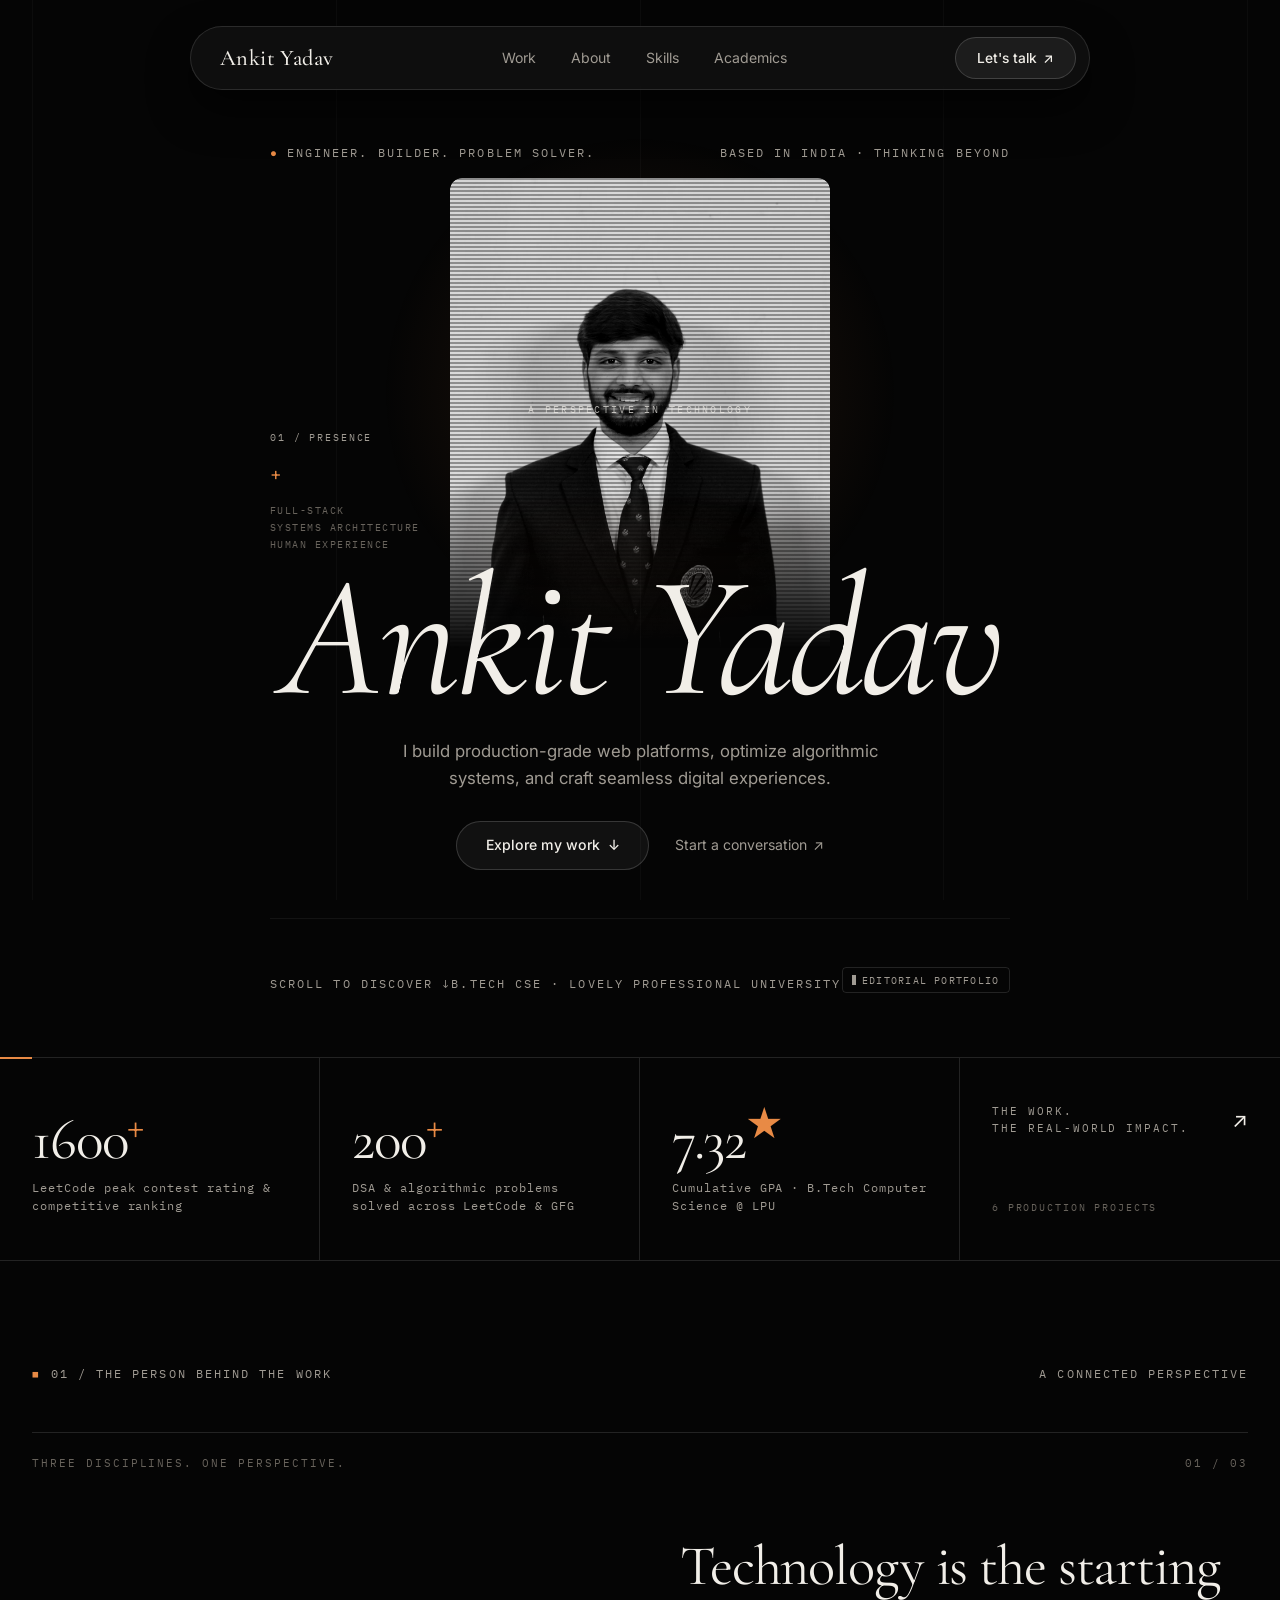
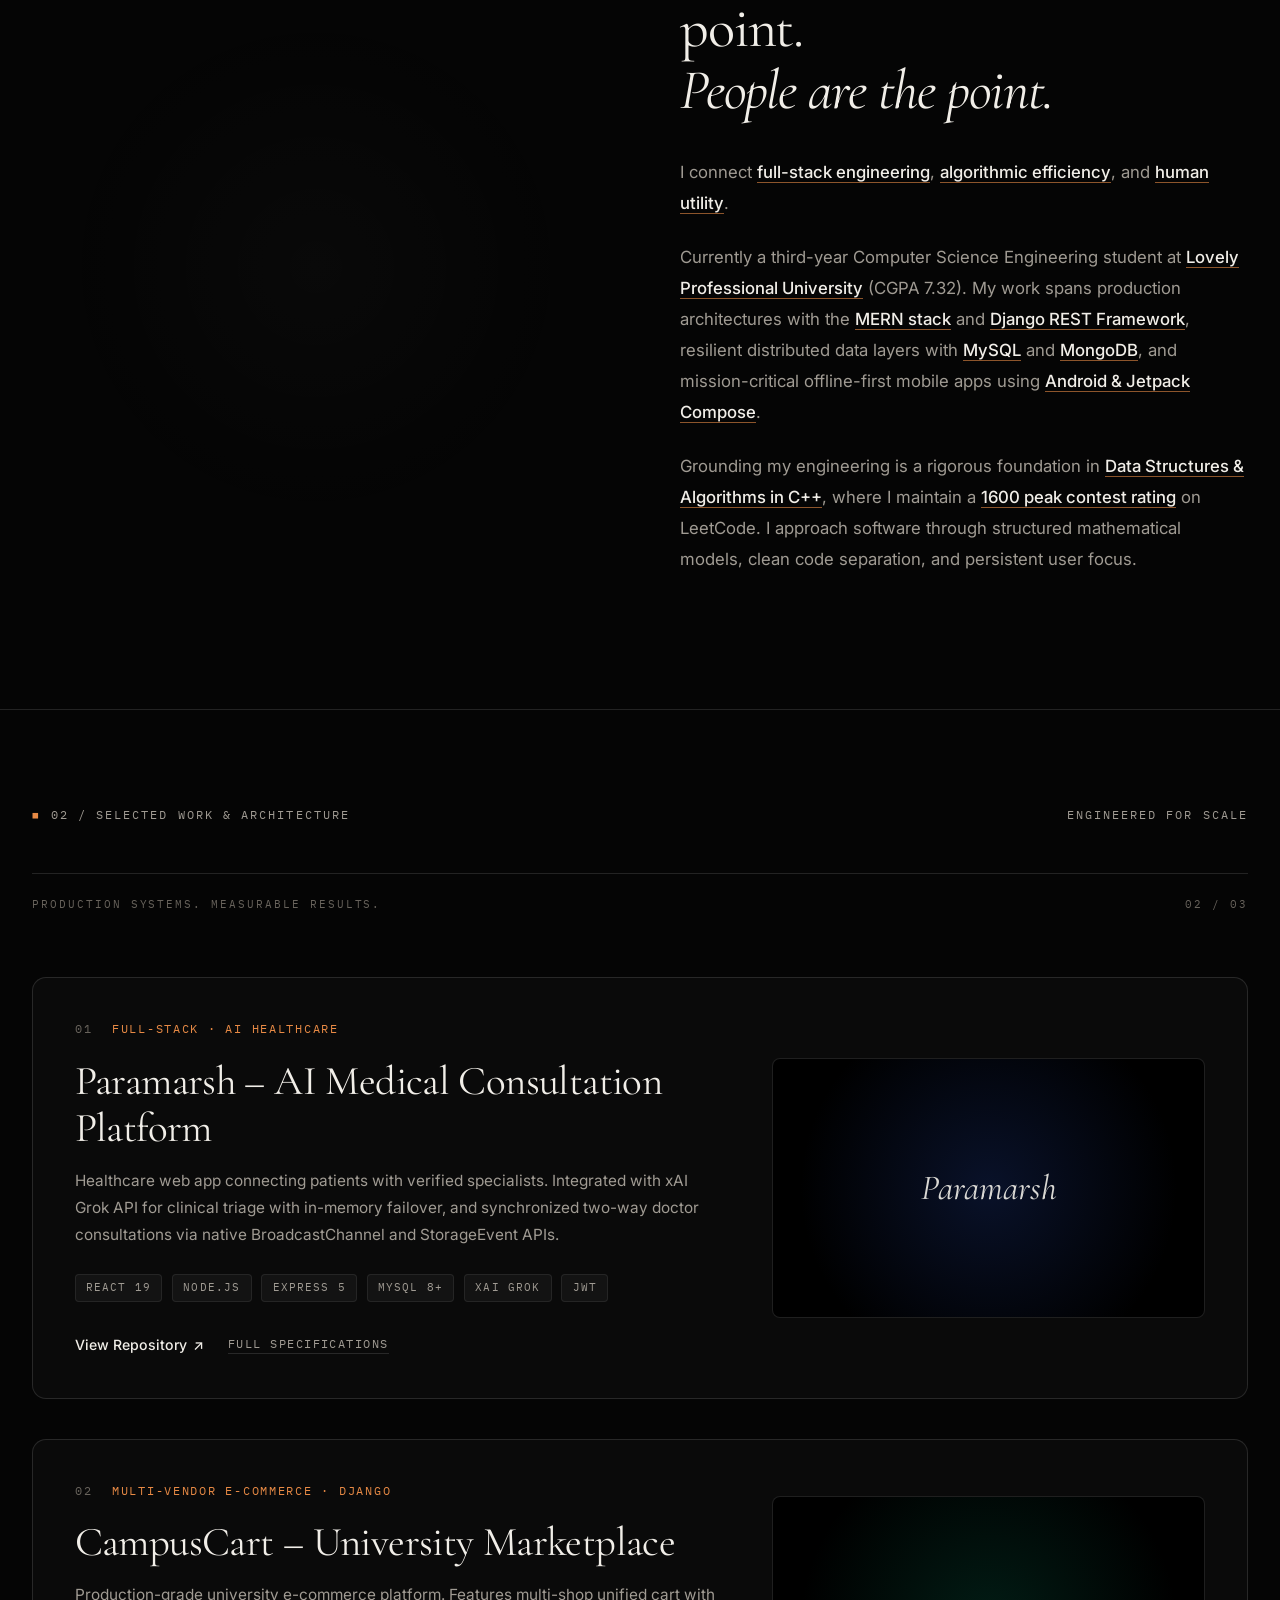
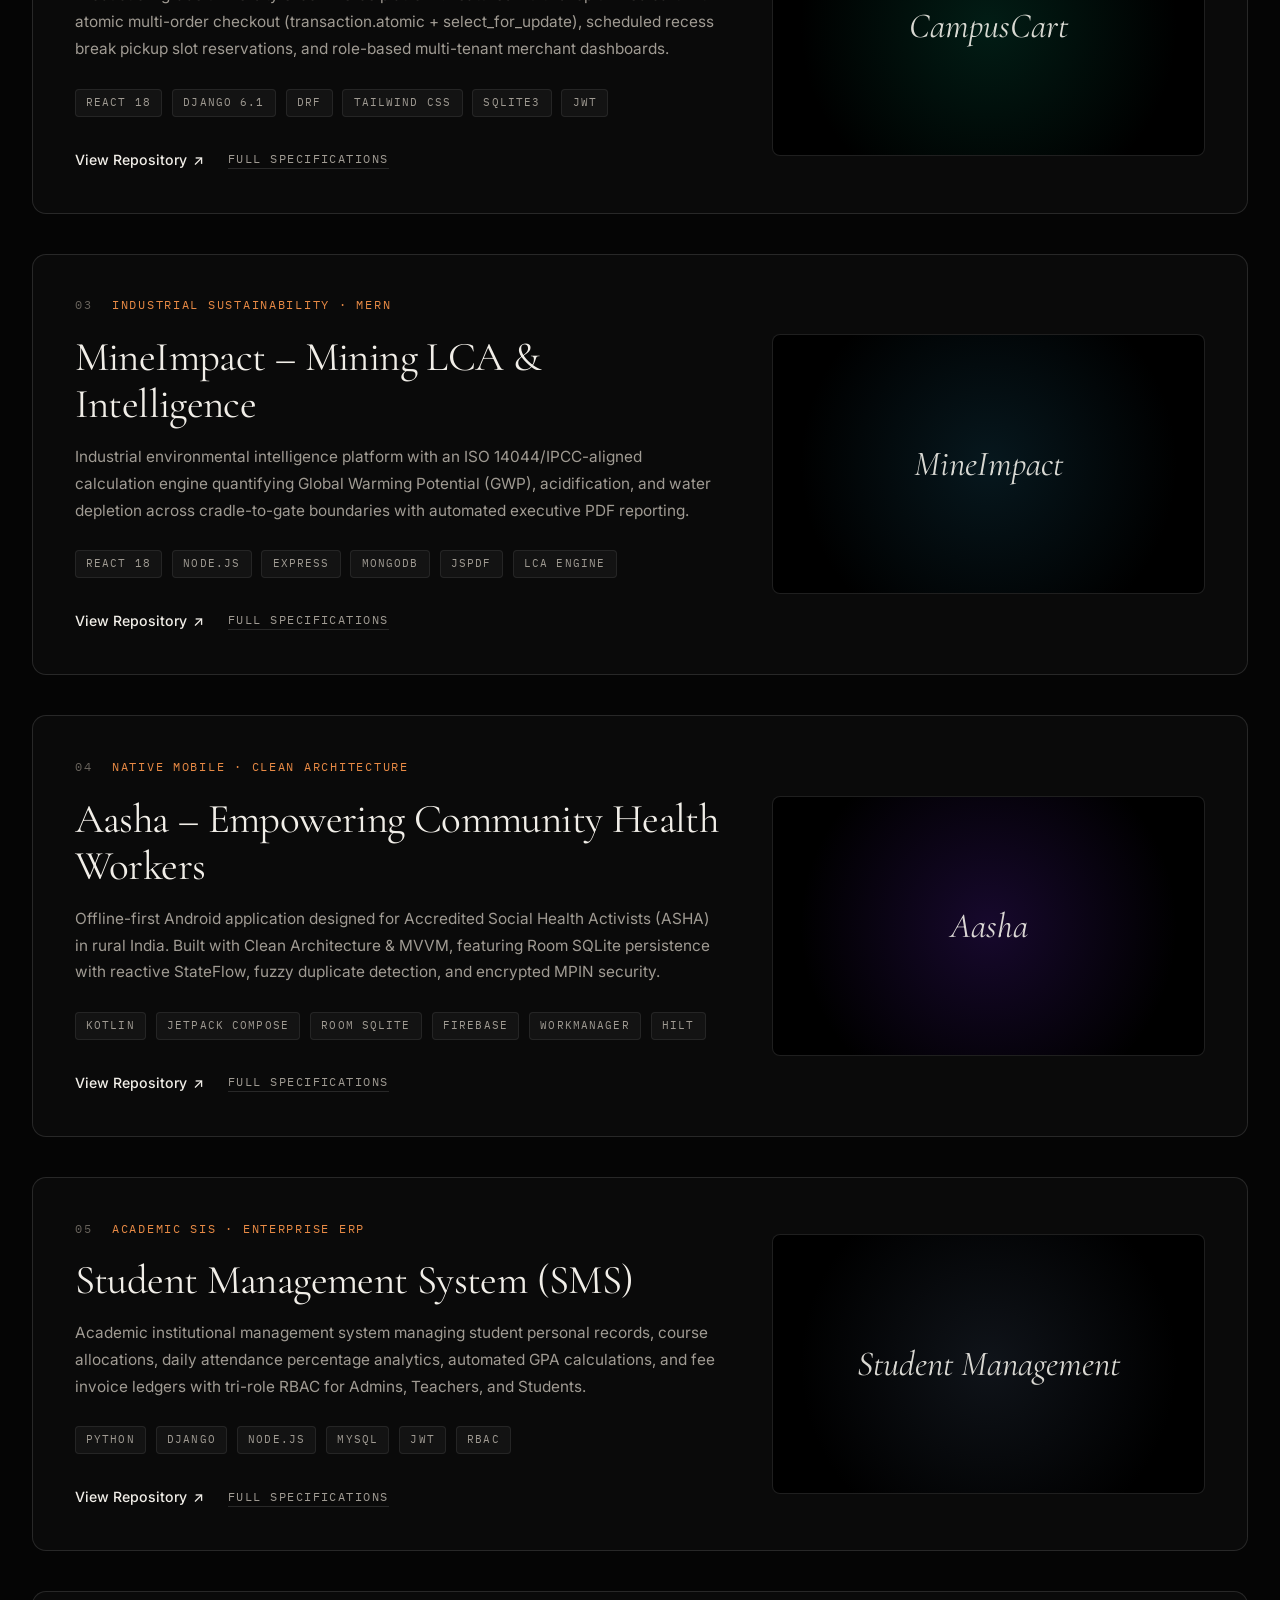
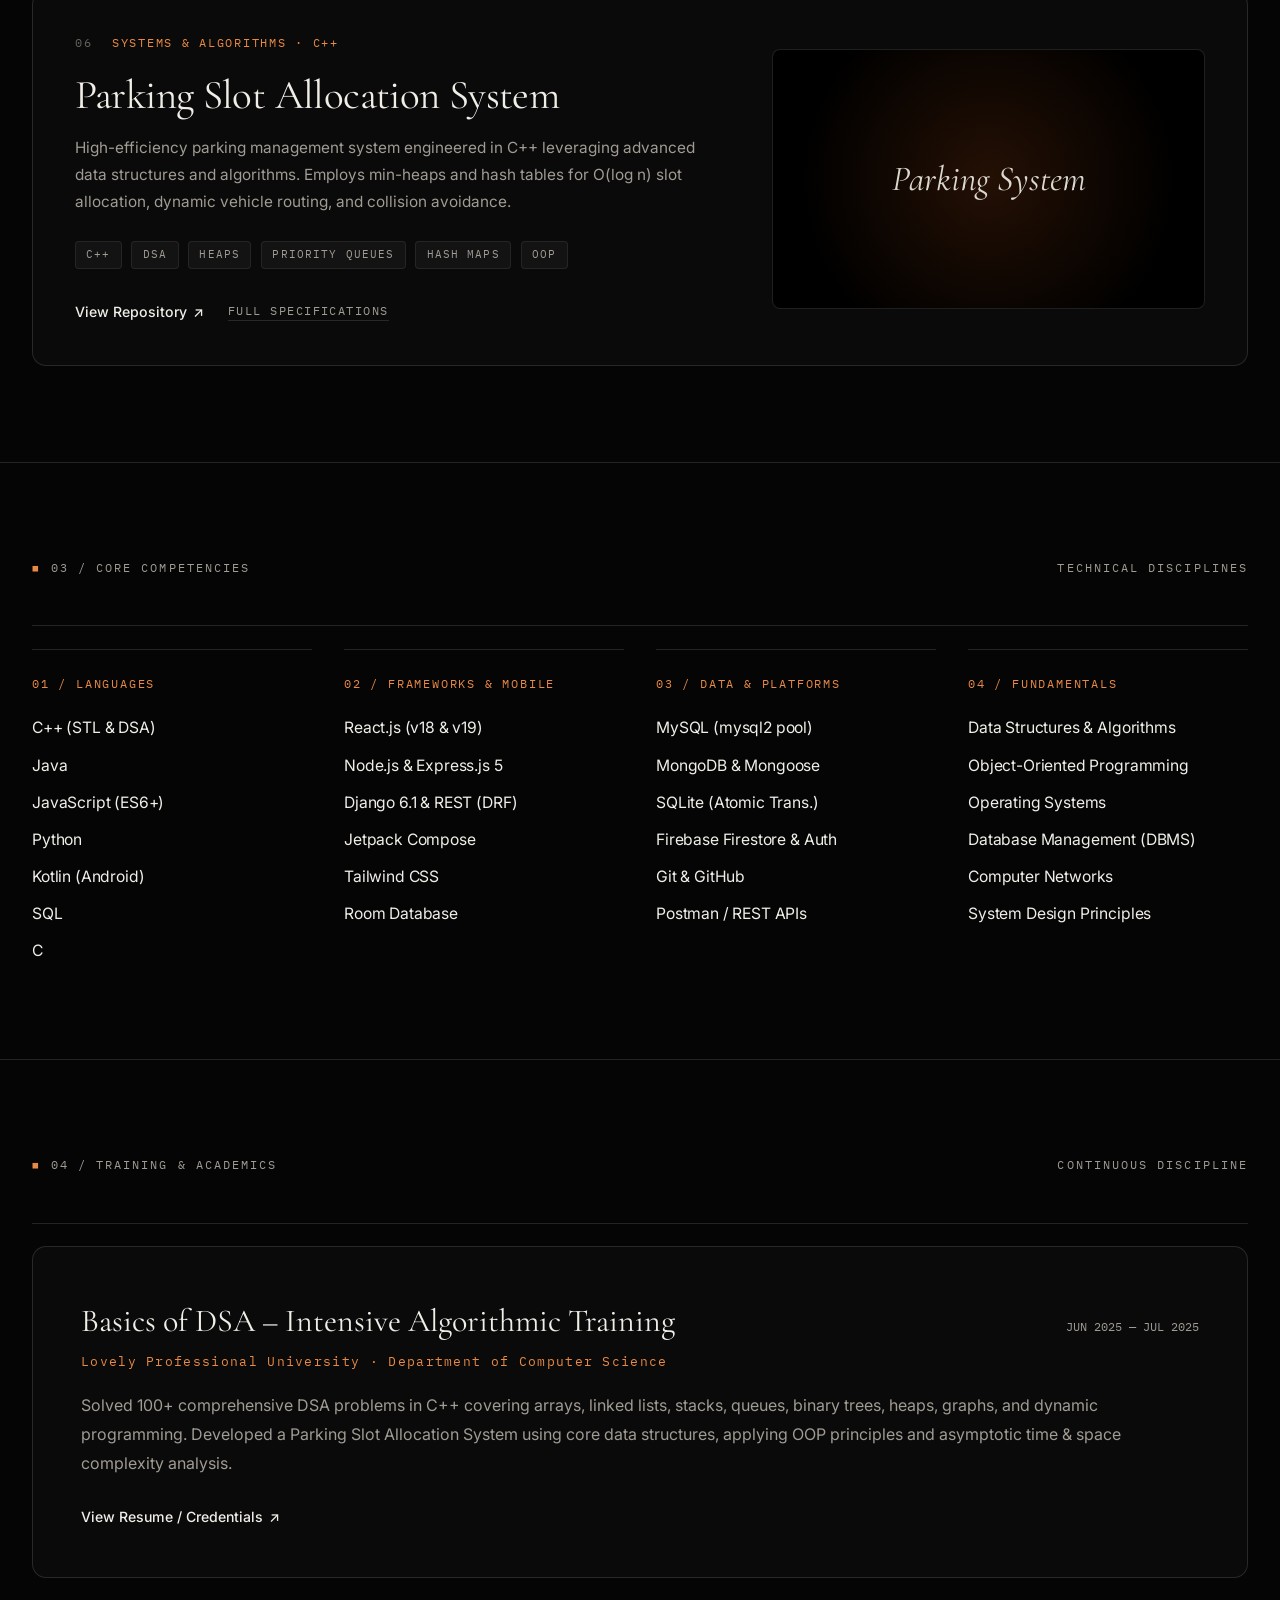
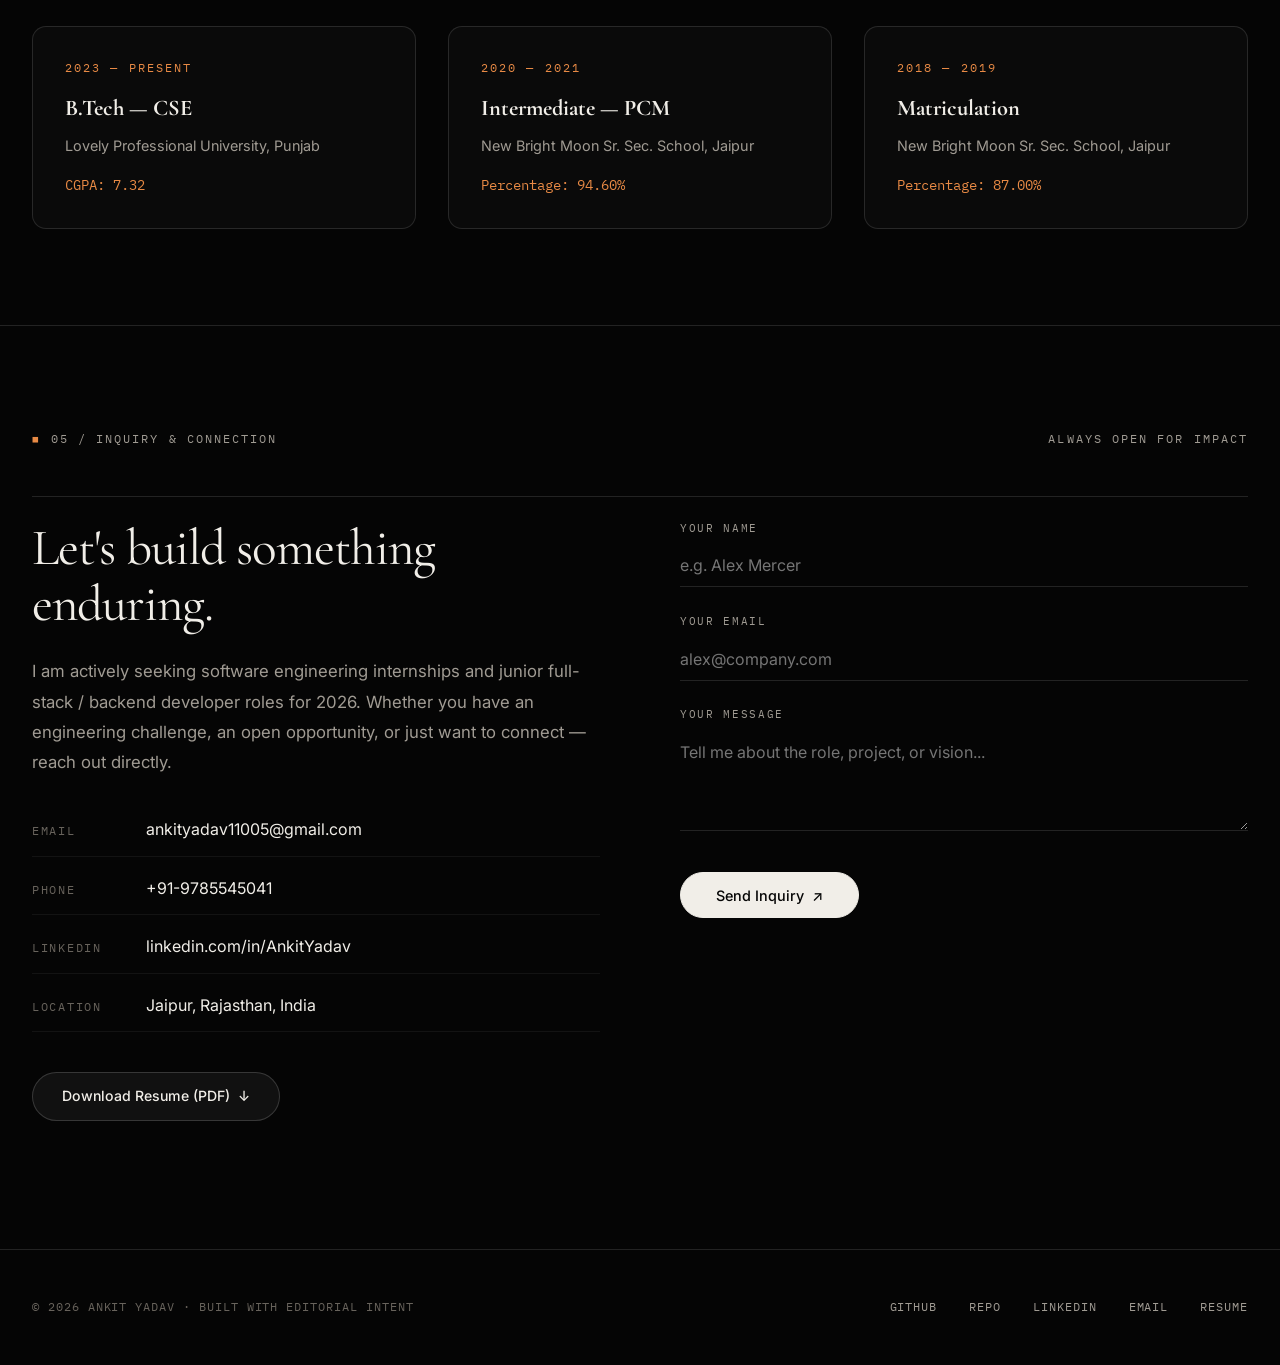
==== commit 213c0240: "refactor: modularize codebase into separate .html components, .css modules, and .js scripts" ====
--- a/index.html
+++ b/index.html
@@ -11,1060 +11,7 @@
 <link rel="preconnect" href="https://fonts.gstatic.com" crossorigin>
 <link href="https://fonts.googleapis.com/css2?family=Cormorant+Garamond:ital,wght@0,300;0,400;0,500;0,600;0,700;1,400;1,500;1,600;1,700&family=IBM+Plex+Mono:ital,wght@0,300;0,400;0,500;0,600;1,400&family=Inter:wght@300;400;500;600;700&display=swap" rel="stylesheet">
 
-<style>
-/* ===================== DESIGN TOKENS ===================== */
-:root {
-  --bg: #050505;
-  --bg-card: #0a0a0a;
-  --bg-glass: rgba(18, 18, 18, 0.72);
-  --text: #F1EEE8;
-  --text-muted: #A09B93;
-  --text-subtle: #68635c;
-  --accent: #E88A45;
-  --accent-glow: rgba(232, 138, 69, 0.18);
-  --border: rgba(255, 255, 255, 0.12);
-  --border-light: rgba(255, 255, 255, 0.06);
-  --grid-line: rgba(255, 255, 255, 0.03);
-  --font-serif: 'Cormorant Garamond', Georgia, serif;
-  --font-sans: 'Inter', -apple-system, BlinkMacSystemFont, sans-serif;
-  --font-mono: 'IBM Plex Mono', monospace;
-  --radius-pill: 9999px;
-  --radius-card: 14px;
-}
-
-/* ===================== RESET & BASE ===================== */
-*, *::before, *::after {
-  margin: 0; padding: 0; box-sizing: border-box;
-}
-html {
-  scroll-behavior: smooth;
-  background-color: var(--bg);
-  color: var(--text);
-}
-body {
-  font-family: var(--font-sans);
-  background-color: var(--bg);
-  color: var(--text);
-  line-height: 1.6;
-  overflow-x: hidden;
-  -webkit-font-smoothing: antialiased;
-  -moz-osx-font-smoothing: grayscale;
-}
-a {
-  color: inherit; text-decoration: none;
-}
-button {
-  font-family: inherit; cursor: pointer; background: none; border: none;
-}
-img {
-  display: block; max-width: 100%;
-}
-
-/* Vertical Grid Lines across the entire page */
-.grid-lines-bg {
-  position: fixed;
-  inset: 0;
-  pointer-events: none;
-  z-index: 0;
-  display: flex;
-  justify-content: space-between;
-  max-width: 1360px;
-  margin: 0 auto;
-  padding: 0 2rem;
-}
-.grid-line-v {
-  width: 1px;
-  height: 100%;
-  background: var(--grid-line);
-}
-
-/* Main Container */
-.container {
-  max-width: 1280px;
-  margin: 0 auto;
-  padding: 0 2rem;
-  position: relative;
-  z-index: 1;
-}
-
-/* Monospace Editorial Labels */
-.mono-label {
-  font-family: var(--font-mono);
-  font-size: 0.72rem;
-  letter-spacing: 0.18em;
-  text-transform: uppercase;
-  color: var(--text-muted);
-}
-.mono-label .dot {
-  display: inline-block;
-  color: var(--accent);
-  margin-right: 0.5rem;
-}
-.mono-label .orange-sq {
-  display: inline-block;
-  color: var(--accent);
-  margin-right: 0.6rem;
-}
-
-/* ===================== FLOATING NAVBAR ===================== */
-.navbar-wrap {
-  position: fixed;
-  top: 1.6rem;
-  left: 0;
-  right: 0;
-  z-index: 100;
-  display: flex;
-  justify-content: center;
-  padding: 0 1.5rem;
-  pointer-events: none;
-}
-nav {
-  pointer-events: auto;
-  display: flex;
-  align-items: center;
-  justify-content: space-between;
-  gap: 3.5rem;
-  background: var(--bg-glass);
-  backdrop-filter: blur(16px);
-  -webkit-backdrop-filter: blur(16px);
-  border: 1px solid var(--border);
-  border-radius: var(--radius-pill);
-  padding: 0.65rem 0.8rem 0.65rem 1.8rem;
-  box-shadow: 0 20px 40px rgba(0, 0, 0, 0.6);
-  max-width: 900px;
-  width: 100%;
-}
-.nav-brand {
-  font-family: var(--font-serif);
-  font-size: 1.4rem;
-  font-weight: 500;
-  letter-spacing: 0.02em;
-  color: var(--text);
-  white-space: nowrap;
-}
-.nav-links {
-  display: flex;
-  align-items: center;
-  gap: 2.2rem;
-}
-.nav-link {
-  font-family: var(--font-sans);
-  font-size: 0.88rem;
-  font-weight: 400;
-  color: var(--text-muted);
-  transition: color 0.2s;
-}
-.nav-link:hover {
-  color: var(--text);
-}
-.nav-cta {
-  font-family: var(--font-sans);
-  font-size: 0.86rem;
-  font-weight: 500;
-  color: var(--text);
-  background: rgba(255, 255, 255, 0.06);
-  border: 1px solid rgba(255, 255, 255, 0.16);
-  padding: 0.55rem 1.3rem;
-  border-radius: var(--radius-pill);
-  display: inline-flex;
-  align-items: center;
-  gap: 0.4rem;
-  transition: all 0.25s;
-  white-space: nowrap;
-}
-.nav-cta:hover {
-  background: rgba(255, 255, 255, 0.12);
-  border-color: rgba(255, 255, 255, 0.3);
-  color: #ffffff;
-}
-
-/* Mobile Hamburger */
-.nav-hamburger {
-  display: none;
-  color: var(--text);
-  font-size: 1.3rem;
-  padding: 0.4rem 0.6rem;
-}
-.mobile-drawer {
-  display: none;
-  position: fixed;
-  inset: 0;
-  background: rgba(5, 5, 5, 0.98);
-  backdrop-filter: blur(20px);
-  z-index: 99;
-  flex-direction: column;
-  align-items: center;
-  justify-content: center;
-  gap: 2rem;
-}
-.mobile-drawer.open {
-  display: flex;
-}
-.mobile-drawer a {
-  font-family: var(--font-serif);
-  font-size: 2.2rem;
-  font-style: italic;
-  color: var(--text);
-}
-
-/* ===================== HERO SECTION ===================== */
-#hero {
-  position: relative;
-  min-height: 100vh;
-  padding-top: 8rem;
-  padding-bottom: 4rem;
-  display: flex;
-  flex-direction: column;
-  justify-content: space-between;
-  overflow: hidden;
-}
-
-/* Hero Top Peripheral Labels */
-.hero-top-labels {
-  display: flex;
-  justify-content: space-between;
-  align-items: flex-start;
-  padding-top: 1rem;
-}
-
-/* Hero Side Peripheral Block */
-.hero-side-block {
-  position: absolute;
-  left: 2rem;
-  top: 42%;
-  transform: translateY(-50%);
-  display: flex;
-  flex-direction: column;
-  gap: 0.6rem;
-  z-index: 10;
-}
-.hero-side-block .plus {
-  color: var(--accent);
-  font-size: 1.1rem;
-  margin: 0.3rem 0;
-}
-.hero-side-block .mono-sub {
-  font-family: var(--font-mono);
-  font-size: 0.62rem;
-  letter-spacing: 0.15em;
-  color: var(--text-subtle);
-  line-height: 1.7;
-  text-transform: uppercase;
-}
-
-/* Hero Portrait Stage */
-.hero-portrait-stage {
-  position: relative;
-  display: flex;
-  flex-direction: column;
-  align-items: center;
-  justify-content: center;
-  margin-top: 1rem;
-}
-
-/* Warm Ambient Glow Behind Portrait */
-.portrait-glow {
-  position: absolute;
-  top: 40%;
-  left: 50%;
-  transform: translate(-50%, -50%);
-  width: 520px;
-  height: 520px;
-  background: radial-gradient(circle, var(--accent-glow) 0%, rgba(232, 138, 69, 0.05) 45%, transparent 70%);
-  pointer-events: none;
-  z-index: 1;
-}
-
-/* Portrait Wrapper with Halftone Texture */
-.portrait-wrap {
-  position: relative;
-  width: 380px;
-  height: 480px;
-  z-index: 2;
-  overflow: hidden;
-  border-radius: 12px;
-  mask-image: linear-gradient(to bottom, black 65%, transparent 98%);
-  -webkit-mask-image: linear-gradient(to bottom, black 65%, transparent 98%);
-}
-.portrait-wrap img {
-  width: 100%;
-  height: 100%;
-  object-fit: cover;
-  object-position: center 15%;
-  filter: grayscale(100%) contrast(1.25) brightness(0.92);
-}
-
-/* Halftone/Scanline Overlay */
-.portrait-halftone {
-  position: absolute;
-  inset: 0;
-  background: repeating-linear-gradient(
-    0deg,
-    transparent,
-    transparent 2px,
-    rgba(0, 0, 0, 0.35) 2px,
-    rgba(0, 0, 0, 0.35) 4px
-  );
-  pointer-events: none;
-  z-index: 3;
-}
-.portrait-caption {
-  position: absolute;
-  top: 48%;
-  left: 50%;
-  transform: translate(-50%, -50%);
-  font-family: var(--font-mono);
-  font-size: 0.65rem;
-  letter-spacing: 0.22em;
-  text-transform: uppercase;
-  color: rgba(241, 238, 232, 0.7);
-  z-index: 4;
-  white-space: nowrap;
-  pointer-events: none;
-}
-
-/* Overlapping Enormous Serif Name */
-.hero-name-overlap {
-  font-family: var(--font-serif);
-  font-size: clamp(4.5rem, 13.5vw, 11.5rem);
-  font-style: italic;
-  font-weight: 400;
-  color: var(--text);
-  line-height: 0.88;
-  letter-spacing: -0.025em;
-  text-align: center;
-  position: relative;
-  z-index: 5;
-  margin-top: -6rem;
-  pointer-events: none;
-}
-
-/* Hero Subtitle & CTA Buttons */
-.hero-sub-wrap {
-  position: relative;
-  z-index: 6;
-  text-align: center;
-  margin-top: 1.5rem;
-}
-.hero-desc-text {
-  font-family: var(--font-sans);
-  font-size: 1.05rem;
-  color: var(--text-muted);
-  max-width: 540px;
-  margin: 0 auto 1.8rem;
-  line-height: 1.6;
-}
-.hero-actions {
-  display: flex;
-  align-items: center;
-  justify-content: center;
-  gap: 1.6rem;
-  flex-wrap: wrap;
-}
-.btn-pill-dark {
-  font-family: var(--font-sans);
-  font-size: 0.88rem;
-  font-weight: 500;
-  color: var(--text);
-  background: rgba(255, 255, 255, 0.05);
-  border: 1px solid rgba(255, 255, 255, 0.16);
-  padding: 0.75rem 1.8rem;
-  border-radius: var(--radius-pill);
-  display: inline-flex;
-  align-items: center;
-  gap: 0.5rem;
-  transition: all 0.25s;
-}
-.btn-pill-dark:hover {
-  background: rgba(255, 255, 255, 0.12);
-  border-color: rgba(255, 255, 255, 0.35);
-}
-.btn-link-minimal {
-  font-family: var(--font-sans);
-  font-size: 0.88rem;
-  color: var(--text-muted);
-  display: inline-flex;
-  align-items: center;
-  gap: 0.4rem;
-  transition: color 0.2s;
-}
-.btn-link-minimal:hover {
-  color: var(--text);
-}
-
-/* Hero Bottom Peripheral Labels */
-.hero-bottom-bar {
-  display: flex;
-  justify-content: space-between;
-  align-items: flex-end;
-  padding-top: 3rem;
-  border-top: 1px solid var(--border-light);
-  margin-top: 3rem;
-}
-.motion-pill {
-  font-family: var(--font-mono);
-  font-size: 0.65rem;
-  letter-spacing: 0.12em;
-  color: var(--text-muted);
-  border: 1px solid var(--border);
-  border-radius: 4px;
-  padding: 0.25rem 0.6rem;
-  display: inline-flex;
-  align-items: center;
-  gap: 0.35rem;
-}
-.motion-pill .rect {
-  width: 4px; height: 10px; background: var(--text-muted);
-}
-
-/* ===================== STATISTICS SECTION ===================== */
-#statistics {
-  border-top: 1px solid var(--border);
-  border-bottom: 1px solid var(--border);
-  position: relative;
-  z-index: 1;
-}
-.stats-grid {
-  display: grid;
-  grid-template-columns: 1fr 1fr 1fr 1fr;
-}
-.stat-cell {
-  padding: 2.8rem 2rem;
-  border-right: 1px solid var(--border);
-  position: relative;
-}
-.stat-cell:last-child {
-  border-right: none;
-}
-.stat-cell.has-orange-bar::before {
-  content: '';
-  position: absolute;
-  top: -1px;
-  left: 0;
-  width: 32px;
-  height: 2px;
-  background: var(--accent);
-}
-.stat-number {
-  font-family: var(--font-serif);
-  font-size: clamp(2.8rem, 4.5vw, 4.2rem);
-  font-weight: 400;
-  color: var(--text);
-  line-height: 1;
-  letter-spacing: -0.02em;
-  margin-bottom: 0.6rem;
-}
-.stat-number .accent-sup {
-  color: var(--accent);
-  font-size: 0.75em;
-  vertical-align: super;
-}
-.stat-label {
-  font-family: var(--font-mono);
-  font-size: 0.75rem;
-  letter-spacing: 0.08em;
-  color: var(--text-muted);
-  line-height: 1.5;
-}
-.stat-action-cell {
-  display: flex;
-  flex-direction: column;
-  justify-content: space-between;
-}
-.stat-action-header {
-  display: flex;
-  justify-content: space-between;
-  align-items: flex-start;
-}
-.stat-action-arrow {
-  color: var(--text);
-  font-size: 1.3rem;
-  transition: transform 0.2s;
-}
-.stat-cell:hover .stat-action-arrow {
-  transform: translate(3px, -3px);
-  color: var(--accent);
-}
-
-/* ===================== ABOUT SECTION (EDITORIAL) ===================== */
-#about {
-  padding: 6.5rem 0 7rem;
-  position: relative;
-  z-index: 1;
-}
-
-/* Section Header Bar */
-.section-header-bar {
-  display: flex;
-  justify-content: space-between;
-  align-items: center;
-  padding-bottom: 1rem;
-  margin-bottom: 2rem;
-}
-.section-divider-line {
-  height: 1px;
-  background: var(--border);
-  width: 100%;
-  margin-bottom: 1.4rem;
-}
-.section-sub-bar {
-  display: flex;
-  justify-content: space-between;
-  align-items: center;
-  margin-bottom: 4rem;
-}
-
-/* About Layout: Left Wave Canvas + Right Editorial Quote */
-.about-split {
-  display: grid;
-  grid-template-columns: 1fr 1fr;
-  gap: 5rem;
-  align-items: center;
-}
-
-/* Abstract Dotted Particle-Wave Visual */
-.wave-canvas-wrap {
-  width: 100%;
-  height: 480px;
-  position: relative;
-  background: radial-gradient(circle at center, rgba(255, 255, 255, 0.02), transparent 70%);
-  border-radius: var(--radius-card);
-  overflow: hidden;
-}
-#particle-wave-canvas {
-  width: 100%;
-  height: 100%;
-  display: block;
-}
-
-/* Right Editorial Text */
-.about-editorial-right {
-  display: flex;
-  flex-direction: column;
-  justify-content: center;
-}
-.editorial-headline {
-  font-family: var(--font-serif);
-  font-size: clamp(2.6rem, 4.4vw, 4.2rem);
-  font-weight: 400;
-  line-height: 1.1;
-  color: var(--text);
-  letter-spacing: -0.02em;
-  margin-bottom: 2.2rem;
-}
-.editorial-headline em {
-  font-style: italic;
-  font-weight: 400;
-  color: var(--text);
-}
-.editorial-body-text {
-  font-family: var(--font-sans);
-  font-size: 1.05rem;
-  color: var(--text-muted);
-  line-height: 1.85;
-  margin-bottom: 1.4rem;
-}
-.editorial-body-text strong {
-  color: var(--text);
-  font-weight: 500;
-  text-decoration: underline;
-  text-decoration-color: rgba(232, 138, 69, 0.6);
-  text-underline-offset: 4px;
-}
-
-/* ===================== FEATURED PROJECTS ===================== */
-#work {
-  padding: 6rem 0;
-  border-top: 1px solid var(--border);
-}
-.projects-editorial-list {
-  display: flex;
-  flex-direction: column;
-  gap: 2.5rem;
-}
-.project-editorial-card {
-  border: 1px solid var(--border);
-  border-radius: var(--radius-card);
-  background: var(--bg-card);
-  padding: 2.6rem;
-  display: grid;
-  grid-template-columns: 1.2fr 0.8fr;
-  gap: 3rem;
-  align-items: center;
-  transition: border-color 0.25s, box-shadow 0.25s;
-}
-.project-editorial-card:hover {
-  border-color: rgba(255, 255, 255, 0.25);
-  box-shadow: 0 20px 40px rgba(0, 0, 0, 0.8);
-}
-.project-meta-top {
-  display: flex;
-  align-items: center;
-  gap: 1.2rem;
-  margin-bottom: 1.2rem;
-}
-.project-category-tag {
-  font-family: var(--font-mono);
-  font-size: 0.72rem;
-  letter-spacing: 0.15em;
-  text-transform: uppercase;
-  color: var(--accent);
-}
-.project-editorial-title {
-  font-family: var(--font-serif);
-  font-size: clamp(2rem, 3.2vw, 2.8rem);
-  font-weight: 400;
-  line-height: 1.15;
-  color: var(--text);
-  letter-spacing: -0.015em;
-  margin-bottom: 1rem;
-}
-.project-editorial-desc {
-  font-size: 0.96rem;
-  color: var(--text-muted);
-  line-height: 1.75;
-  margin-bottom: 1.6rem;
-}
-.project-tech-row {
-  display: flex;
-  flex-wrap: wrap;
-  gap: 0.6rem;
-  margin-bottom: 2rem;
-}
-.tech-tag-mono {
-  font-family: var(--font-mono);
-  font-size: 0.7rem;
-  letter-spacing: 0.1em;
-  text-transform: uppercase;
-  color: var(--text-muted);
-  background: rgba(255, 255, 255, 0.04);
-  border: 1px solid rgba(255, 255, 255, 0.08);
-  padding: 0.25rem 0.65rem;
-  border-radius: 4px;
-}
-.project-links-row {
-  display: flex;
-  align-items: center;
-  gap: 1.5rem;
-}
-.link-editorial-action {
-  font-family: var(--font-sans);
-  font-size: 0.88rem;
-  font-weight: 500;
-  color: var(--text);
-  display: inline-flex;
-  align-items: center;
-  gap: 0.4rem;
-  transition: color 0.2s;
-}
-.link-editorial-action:hover {
-  color: var(--accent);
-}
-.btn-specs-open {
-  font-family: var(--font-mono);
-  font-size: 0.76rem;
-  letter-spacing: 0.12em;
-  text-transform: uppercase;
-  color: var(--text-muted);
-  border-bottom: 1px solid var(--border);
-  padding-bottom: 2px;
-  transition: all 0.2s;
-}
-.btn-specs-open:hover {
-  color: var(--text);
-  border-color: var(--accent);
-}
-
-/* Project Visual Preview */
-.project-visual-preview {
-  height: 260px;
-  border-radius: 8px;
-  border: 1px solid var(--border);
-  background: #000;
-  overflow: hidden;
-  position: relative;
-  display: flex;
-  align-items: center;
-  justify-content: center;
-}
-.preview-gradient-glow {
-  position: absolute;
-  inset: 0;
-  opacity: 0.75;
-  transition: opacity 0.3s;
-}
-.project-editorial-card:hover .preview-gradient-glow {
-  opacity: 1;
-}
-.preview-title-watermark {
-  font-family: var(--font-serif);
-  font-size: 2.2rem;
-  font-style: italic;
-  color: rgba(241, 238, 232, 0.9);
-  position: relative;
-  z-index: 2;
-  text-align: center;
-  padding: 0 1.5rem;
-}
-
-/* ===================== SKILLS & DISCIPLINES ===================== */
-#skills {
-  padding: 6rem 0;
-  border-top: 1px solid var(--border);
-}
-.skills-editorial-grid {
-  display: grid;
-  grid-template-columns: repeat(4, 1fr);
-  gap: 2rem;
-}
-.skill-col {
-  padding-top: 1.5rem;
-  border-top: 1px solid var(--border);
-}
-.skill-col-label {
-  font-family: var(--font-mono);
-  font-size: 0.75rem;
-  letter-spacing: 0.15em;
-  text-transform: uppercase;
-  color: var(--accent);
-  margin-bottom: 1.4rem;
-}
-.skill-items-list {
-  list-style: none;
-  display: flex;
-  flex-direction: column;
-  gap: 0.75rem;
-}
-.skill-items-list li {
-  font-size: 0.98rem;
-  color: var(--text);
-  font-weight: 400;
-  letter-spacing: -0.01em;
-}
-
-/* ===================== EXPERIENCE & ACADEMICS ===================== */
-#experience {
-  padding: 6rem 0;
-  border-top: 1px solid var(--border);
-}
-.exp-editorial-block {
-  border: 1px solid var(--border);
-  border-radius: var(--radius-card);
-  background: var(--bg-card);
-  padding: 3rem;
-  margin-bottom: 3rem;
-}
-.exp-timeline-head {
-  display: flex;
-  justify-content: space-between;
-  align-items: baseline;
-  flex-wrap: wrap;
-  gap: 1rem;
-  margin-bottom: 1.2rem;
-}
-.exp-headline {
-  font-family: var(--font-serif);
-  font-size: 2rem;
-  font-weight: 400;
-  color: var(--text);
-}
-.exp-org {
-  font-family: var(--font-mono);
-  font-size: 0.82rem;
-  color: var(--accent);
-  letter-spacing: 0.1em;
-  margin-top: 0.3rem;
-}
-.exp-dates {
-  font-family: var(--font-mono);
-  font-size: 0.78rem;
-  color: var(--text-muted);
-}
-.exp-text {
-  font-size: 1rem;
-  color: var(--text-muted);
-  line-height: 1.8;
-  margin-bottom: 1.8rem;
-}
-
-/* ===================== CONTACT / GET IN TOUCH ===================== */
-#contact {
-  padding: 6.5rem 0 8rem;
-  border-top: 1px solid var(--border);
-}
-.contact-split-editorial {
-  display: grid;
-  grid-template-columns: 1fr 1fr;
-  gap: 5rem;
-  align-items: start;
-}
-.contact-left h2 {
-  font-family: var(--font-serif);
-  font-size: clamp(2.5rem, 4vw, 3.8rem);
-  font-weight: 400;
-  line-height: 1.1;
-  color: var(--text);
-  letter-spacing: -0.02em;
-  margin-bottom: 1.5rem;
-}
-.contact-left p {
-  font-size: 1.05rem;
-  color: var(--text-muted);
-  line-height: 1.8;
-  margin-bottom: 2.5rem;
-}
-.contact-direct-links {
-  display: flex;
-  flex-direction: column;
-  gap: 1.2rem;
-}
-.contact-direct-item {
-  display: flex;
-  align-items: baseline;
-  gap: 1.5rem;
-  padding-bottom: 0.8rem;
-  border-bottom: 1px solid var(--border-light);
-}
-.contact-item-tag {
-  font-family: var(--font-mono);
-  font-size: 0.72rem;
-  color: var(--text-subtle);
-  letter-spacing: 0.15em;
-  width: 90px;
-  flex-shrink: 0;
-}
-.contact-item-val {
-  font-size: 1rem;
-  color: var(--text);
-  transition: color 0.2s;
-}
-.contact-item-val:hover {
-  color: var(--accent);
-}
-
-/* Minimalist Dark Form */
-.contact-form-minimal {
-  display: flex;
-  flex-direction: column;
-  gap: 1.6rem;
-}
-.form-line-group {
-  display: flex;
-  flex-direction: column;
-  gap: 0.4rem;
-}
-.form-line-label {
-  font-family: var(--font-mono);
-  font-size: 0.7rem;
-  letter-spacing: 0.15em;
-  text-transform: uppercase;
-  color: var(--text-muted);
-}
-.form-line-input, .form-line-textarea {
-  background: transparent;
-  border: none;
-  border-bottom: 1px solid var(--border);
-  color: var(--text);
-  font-family: var(--font-sans);
-  font-size: 1rem;
-  padding: 0.7rem 0;
-  outline: none;
-  transition: border-color 0.25s;
-}
-.form-line-textarea {
-  min-height: 100px;
-  resize: vertical;
-}
-.form-line-input:focus, .form-line-textarea:focus {
-  border-color: var(--accent);
-}
-.btn-submit-editorial {
-  font-family: var(--font-sans);
-  font-size: 0.9rem;
-  font-weight: 500;
-  color: #050505;
-  background: var(--text);
-  border: 1px solid var(--text);
-  border-radius: var(--radius-pill);
-  padding: 0.85rem 2.2rem;
-  align-self: flex-start;
-  display: inline-flex;
-  align-items: center;
-  gap: 0.5rem;
-  transition: all 0.25s;
-  margin-top: 1rem;
-}
-.btn-submit-editorial:hover {
-  background: var(--accent);
-  border-color: var(--accent);
-  color: #ffffff;
-}
-
-/* ===================== FOOTER ===================== */
-footer {
-  border-top: 1px solid var(--border);
-  padding: 3rem 0;
-  background: var(--bg);
-}
-.footer-row {
-  display: flex;
-  justify-content: space-between;
-  align-items: center;
-  flex-wrap: wrap;
-  gap: 1.5rem;
-}
-.footer-copy {
-  font-family: var(--font-mono);
-  font-size: 0.74rem;
-  color: var(--text-subtle);
-  letter-spacing: 0.08em;
-}
-.footer-links-group {
-  display: flex;
-  gap: 2rem;
-}
-.footer-link {
-  font-family: var(--font-mono);
-  font-size: 0.74rem;
-  color: var(--text-muted);
-  letter-spacing: 0.08em;
-  transition: color 0.2s;
-}
-.footer-link:hover {
-  color: var(--accent);
-}
-
-/* ===================== SPECIFICATION MODAL ===================== */
-.modal-overlay {
-  position: fixed;
-  inset: 0;
-  background: rgba(5, 5, 5, 0.85);
-  backdrop-filter: blur(12px);
-  z-index: 1000;
-  display: flex;
-  align-items: center;
-  justify-content: center;
-  padding: 1.5rem;
-  opacity: 0;
-  pointer-events: none;
-  transition: opacity 0.25s;
-}
-.modal-overlay.open {
-  opacity: 1;
-  pointer-events: all;
-}
-.modal-box {
-  background: #0a0a0a;
-  border: 1px solid var(--border);
-  border-radius: var(--radius-card);
-  max-width: 780px;
-  width: 100%;
-  max-height: 85vh;
-  overflow-y: auto;
-  padding: 2.8rem;
-  position: relative;
-  box-shadow: 0 30px 60px rgba(0, 0, 0, 0.9);
-}
-.modal-close-btn {
-  position: absolute;
-  top: 1.5rem;
-  right: 1.5rem;
-  color: var(--text-muted);
-  font-size: 1.2rem;
-  padding: 0.3rem 0.6rem;
-  border: 1px solid var(--border);
-  border-radius: 50%;
-  transition: all 0.2s;
-}
-.modal-close-btn:hover {
-  color: var(--text);
-  border-color: var(--text);
-}
-.modal-tag {
-  font-family: var(--font-mono);
-  font-size: 0.72rem;
-  letter-spacing: 0.15em;
-  text-transform: uppercase;
-  color: var(--accent);
-  margin-bottom: 0.6rem;
-}
-.modal-title {
-  font-family: var(--font-serif);
-  font-size: 2.2rem;
-  font-weight: 400;
-  color: var(--text);
-  margin-bottom: 0.4rem;
-}
-.modal-stack {
-  font-family: var(--font-mono);
-  font-size: 0.78rem;
-  color: var(--text-muted);
-  margin-bottom: 1.5rem;
-}
-.modal-desc {
-  font-size: 1rem;
-  color: var(--text-muted);
-  line-height: 1.75;
-  margin-bottom: 1.8rem;
-}
-.modal-features-title {
-  font-family: var(--font-serif);
-  font-size: 1.3rem;
-  color: var(--text);
-  margin-bottom: 0.8rem;
-}
-.modal-features-list {
-  list-style: none;
-  display: flex;
-  flex-direction: column;
-  gap: 0.8rem;
-  margin-bottom: 2rem;
-}
-.modal-features-list li {
-  font-size: 0.95rem;
-  color: var(--text-muted);
-  line-height: 1.65;
-  display: flex;
-  align-items: flex-start;
-  gap: 0.6rem;
-}
-.modal-features-list li::before {
-  content: '—';
-  color: var(--accent);
-}
-.modal-footer {
-  display: flex;
-  gap: 1rem;
-  padding-top: 1.5rem;
-  border-top: 1px solid var(--border);
-}
-
-/* ===================== RESPONSIVE BREAKPOINTS ===================== */
-@media (max-width: 1024px) {
-  .hero-side-block { display: none; }
-  .stats-grid { grid-template-columns: 1fr 1fr; }
-  .stat-cell:nth-child(2) { border-right: none; }
-  .stat-cell:nth-child(3) { border-top: 1px solid var(--border); }
-  .stat-cell:nth-child(4) { border-top: 1px solid var(--border); }
-  .about-split { grid-template-columns: 1fr; gap: 3rem; }
-  .wave-canvas-wrap { height: 360px; }
-  .project-editorial-card { grid-template-columns: 1fr; }
-  .skills-editorial-grid { grid-template-columns: 1fr 1fr; }
-  .contact-split-editorial { grid-template-columns: 1fr; gap: 3rem; }
-}
-
-@media (max-width: 768px) {
-  .nav-links { display: none; }
-  .nav-hamburger { display: block; }
-  nav { padding: 0.5rem 1rem 0.5rem 1.4rem; gap: 1rem; }
-  .hero-name-overlap { font-size: clamp(3.2rem, 16vw, 6rem); margin-top: -3.5rem; }
-  .portrait-wrap { width: 300px; height: 380px; }
-  .stats-grid { grid-template-columns: 1fr; }
-  .stat-cell { border-right: none; border-bottom: 1px solid var(--border); }
-  .stat-cell:last-child { border-bottom: none; }
-  .skills-editorial-grid { grid-template-columns: 1fr; }
-}
-</style>
+<link rel="stylesheet" href="css/main.css">
 </head>
 <body>
 
@@ -1868,121 +815,11 @@
 </div>
 
 <!-- ===================== JAVASCRIPT LOGIC ===================== -->
-<script>
-// Mobile Drawer Controller
-const hamburgerBtn = document.getElementById('hamburger-btn');
-const mobileDrawer = document.getElementById('mobile-drawer');
-hamburgerBtn.addEventListener('click', () => {
-  mobileDrawer.classList.toggle('open');
-});
-function closeDrawer() {
-  mobileDrawer.classList.remove('open');
-}
-
-// Modal Controllers
-function openModal(id) {
-  const modal = document.getElementById(id);
-  if (modal) {
-    modal.classList.add('open');
-    document.body.style.overflow = 'hidden';
-  }
-}
-function closeModal(id) {
-  const modal = document.getElementById(id);
-  if (modal) {
-    modal.classList.remove('open');
-    document.body.style.overflow = '';
-  }
-}
-document.querySelectorAll('.modal-overlay').forEach(overlay => {
-  overlay.addEventListener('click', (e) => {
-    if (e.target === overlay) closeModal(overlay.id);
-  });
-});
-document.addEventListener('keydown', (e) => {
-  if (e.key === 'Escape') {
-    document.querySelectorAll('.modal-overlay.open').forEach(m => closeModal(m.id));
-  }
-});
-
-// Minimal Contact Submission
-function handleEditorialSubmit() {
-  const name = document.getElementById('inp-name').value.trim();
-  const email = document.getElementById('inp-email').value.trim();
-  const msg = document.getElementById('inp-msg').value.trim();
-
-  if (!name || !email || !msg) {
-    alert('Please enter your name, email, and message.');
-    return;
-  }
-
-  const mailtoUrl = `mailto:ankityadav11005@gmail.com?subject=${encodeURIComponent('Inquiry from ' + name)}&body=${encodeURIComponent('Name: ' + name + '\nEmail: ' + email + '\n\n' + msg)}`;
-  window.open(mailtoUrl, '_blank');
-
-  document.getElementById('inp-name').value = '';
-  document.getElementById('inp-email').value = '';
-  document.getElementById('inp-msg').value = '';
-}
-
-// ===================== DOTTED PARTICLE-WAVE CANVAS =====================
-// Draws the exact 3D perspective dotted wave visual from Screenshot 2
-(function initParticleWave() {
-  const canvas = document.getElementById('particle-wave-canvas');
-  if (!canvas) return;
-  const ctx = canvas.getContext('2d');
-  let width, height;
-
-  function resize() {
-    const rect = canvas.getBoundingClientRect();
-    width = canvas.width = rect.width * (window.devicePixelRatio || 1);
-    height = canvas.height = rect.height * (window.devicePixelRatio || 1);
-    ctx.scale(window.devicePixelRatio || 1, window.devicePixelRatio || 1);
-  }
-  resize();
-  window.addEventListener('resize', resize);
-
-  const rows = 38;
-  const cols = 48;
-  let time = 0;
-
-  function draw() {
-    const dispW = canvas.getBoundingClientRect().width;
-    const dispH = canvas.getBoundingClientRect().height;
-    ctx.clearRect(0, 0, dispW, dispH);
-
-    const centerX = dispW * 0.48;
-    const centerY = dispH * 0.52;
-
-    for (let r = 0; r < rows; r++) {
-      for (let c = 0; c < cols; c++) {
-        // Normalize coordinates
-        const xNorm = (c - cols / 2) / (cols / 2);
-        const zNorm = r / rows;
-
-        // Wave elevation with sine harmonics
-        const dist = Math.sqrt(xNorm * xNorm + (zNorm - 0.5) * (zNorm - 0.5));
-        const wave = Math.sin(xNorm * 4 + zNorm * 6 + time) * Math.cos(dist * 3 - time * 0.5);
-
-        // Perspective 3D projection
-        const depth = 0.45 + zNorm * 0.75;
-        const projX = centerX + (xNorm * dispW * 0.42) / depth;
-        const projY = centerY + ((zNorm - 0.5) * dispH * 0.6 + wave * 28) / depth;
-
-        // Alpha and size based on depth and position
-        const alpha = Math.max(0.08, Math.min(0.65, (1 - zNorm) * 0.75 + wave * 0.15));
-        const radius = Math.max(0.6, (1.8 / depth) * 0.85);
-
-        ctx.beginPath();
-        ctx.arc(projX, projY, radius, 0, Math.PI * 2);
-        ctx.fillStyle = `rgba(241, 238, 232, ${alpha})`;
-        ctx.fill();
-      }
-    }
-    time += 0.008;
-    requestAnimationFrame(draw);
-  }
-  draw();
-})();
-</script>
+<!-- Modular JavaScript Architecture -->
+<script src="js/navigation.js"></script>
+<script src="js/modals.js"></script>
+<script src="js/contact.js"></script>
+<script src="js/wave.js"></script>
+<script src="js/main.js"></script>
 </body>
 </html>
--- a/css/main.css
+++ b/css/main.css
@@ -0,0 +1,17 @@
+/* ==========================================================================
+   MAIN STYLESHEET
+   Bundles all modular stylesheets in structured sequence
+   ========================================================================== */
+
+@import url('./variables.css');
+@import url('./base.css');
+@import url('./navbar.css');
+@import url('./hero.css');
+@import url('./stats.css');
+@import url('./about.css');
+@import url('./projects.css');
+@import url('./skills.css');
+@import url('./experience.css');
+@import url('./contact.css');
+@import url('./modals.css');
+@import url('./footer.css');
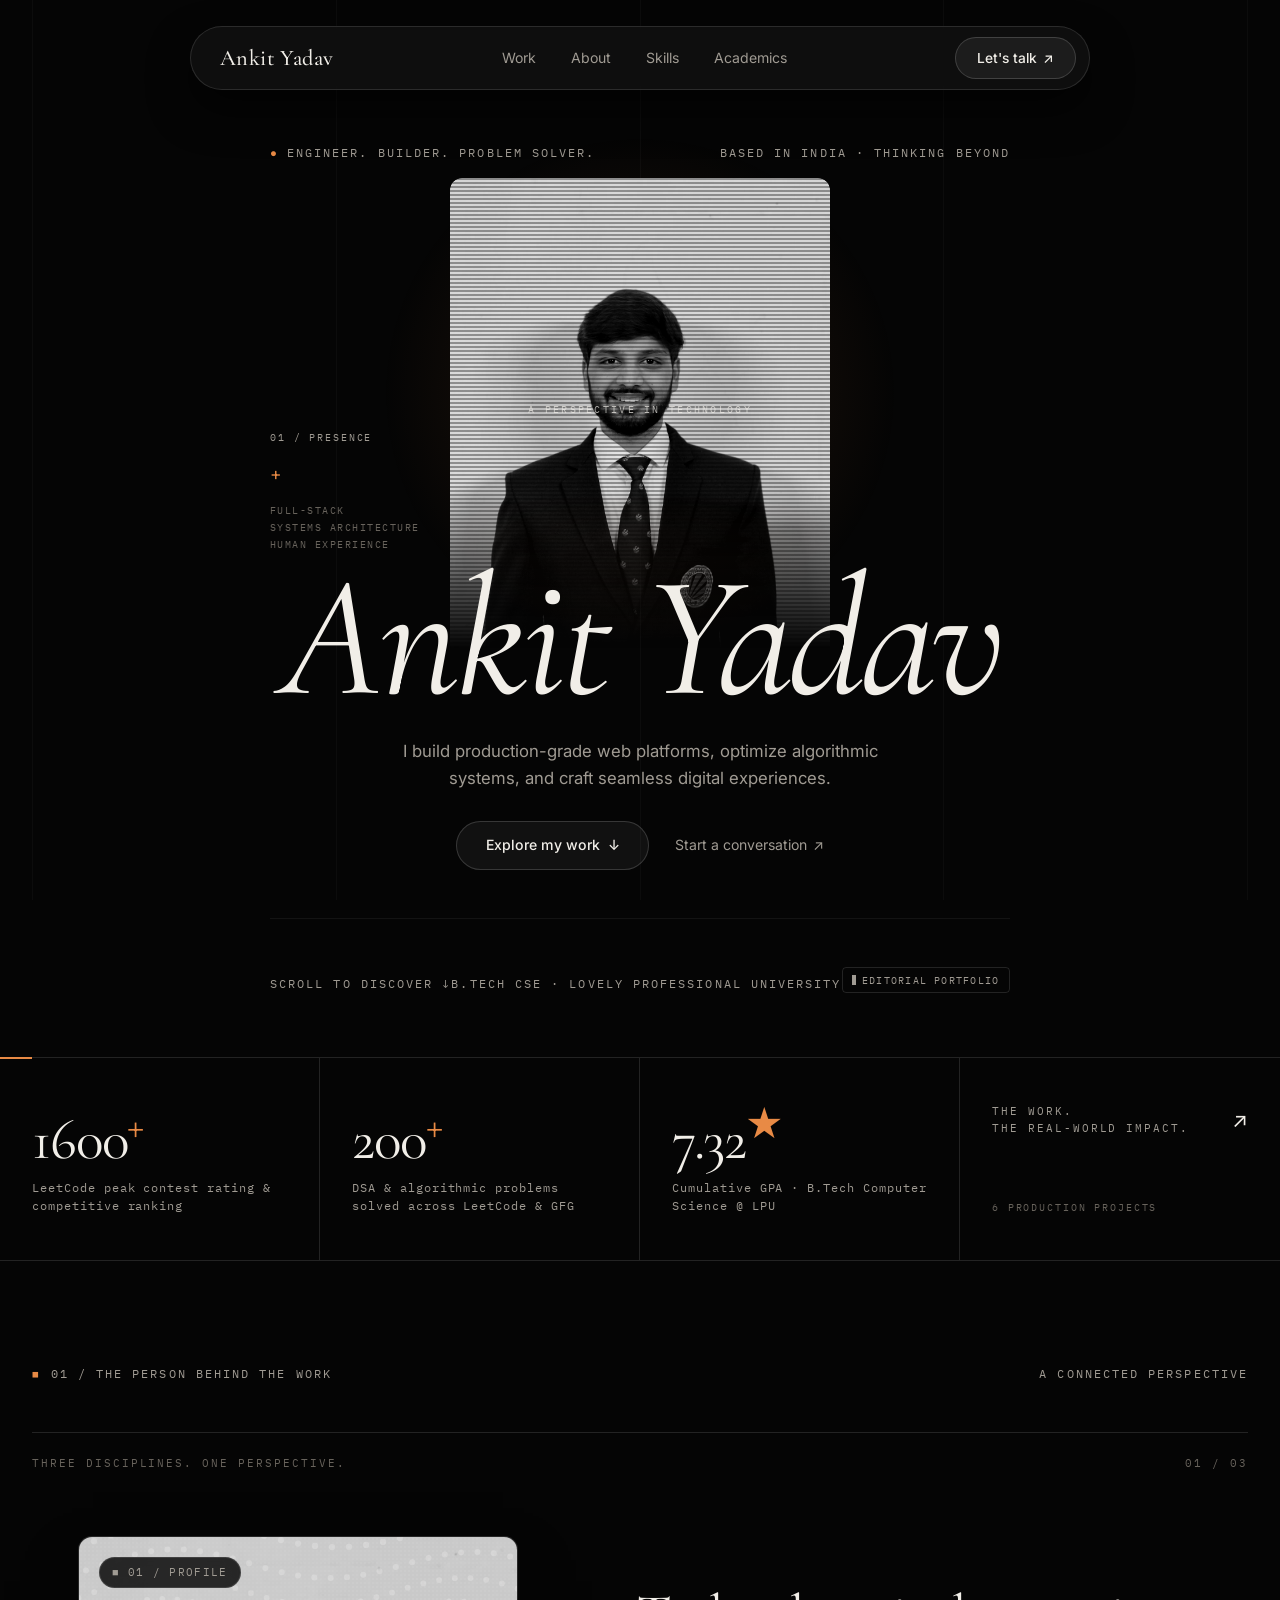
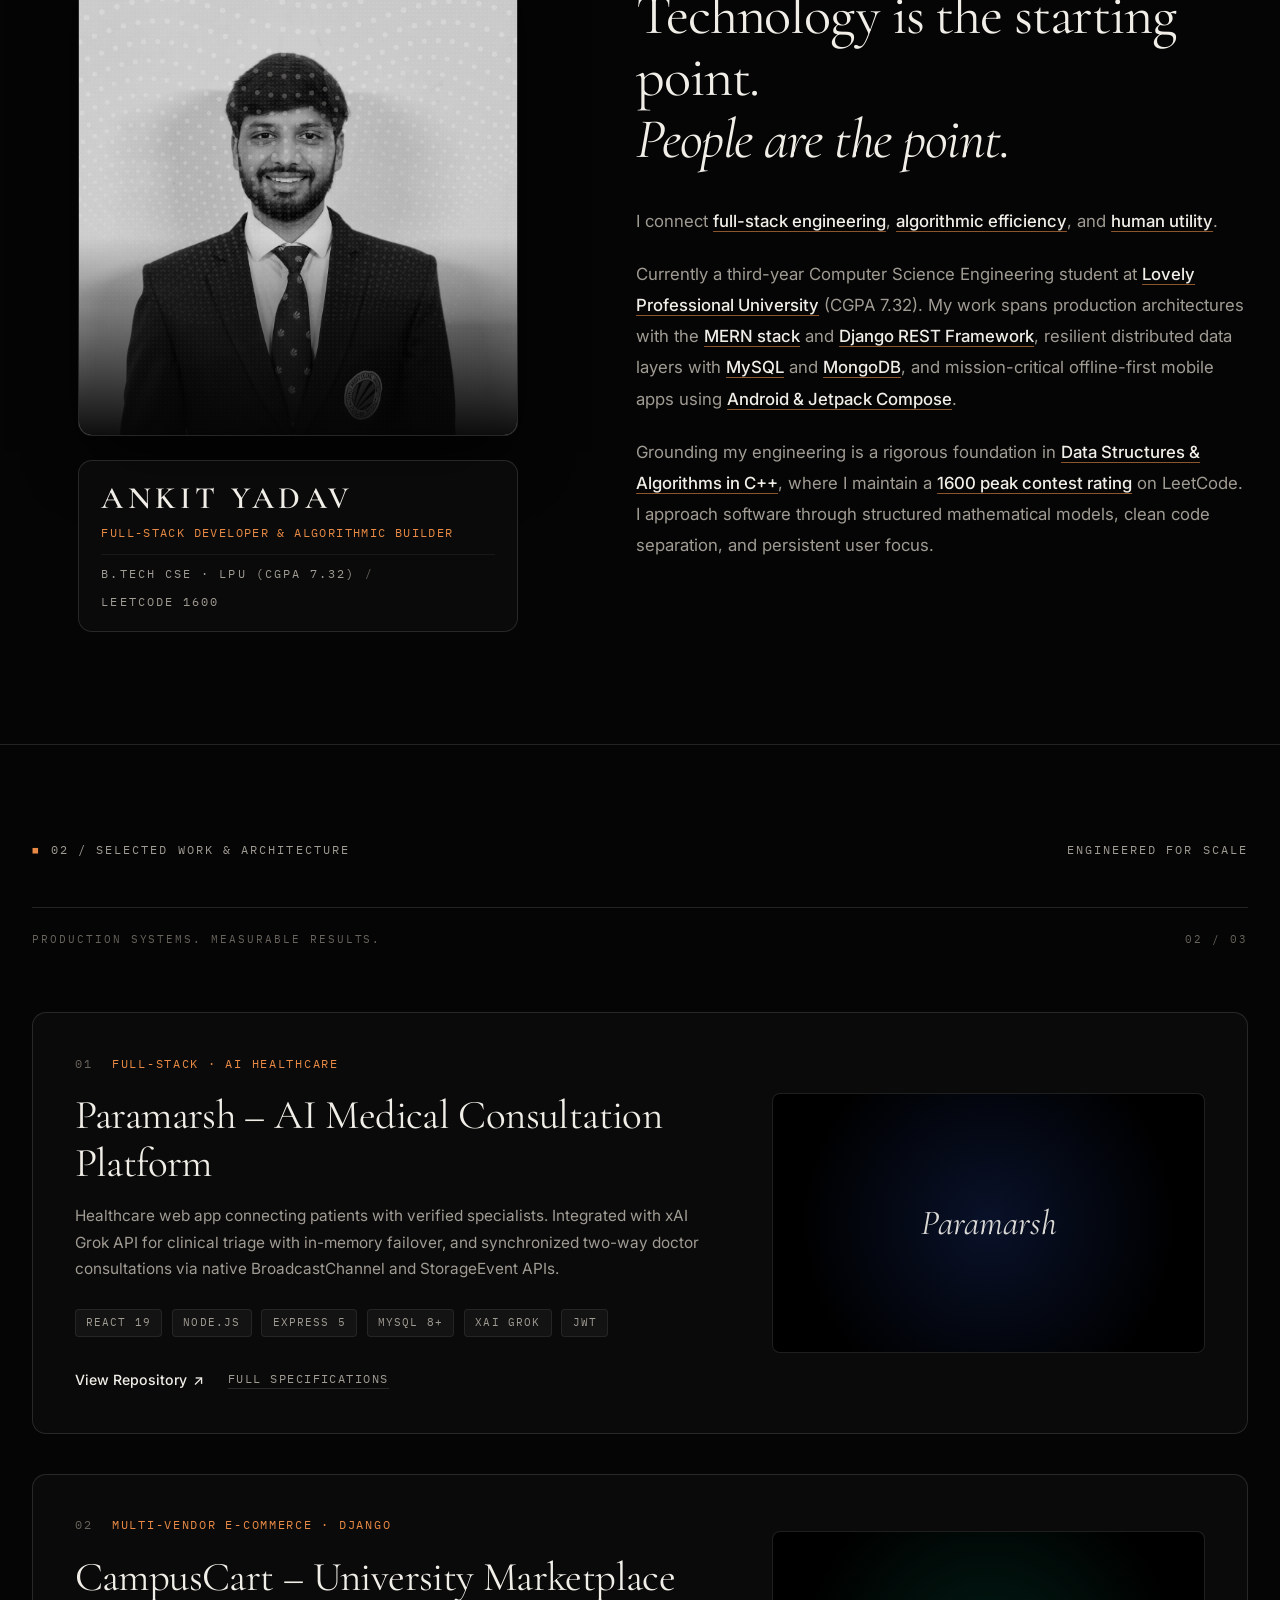
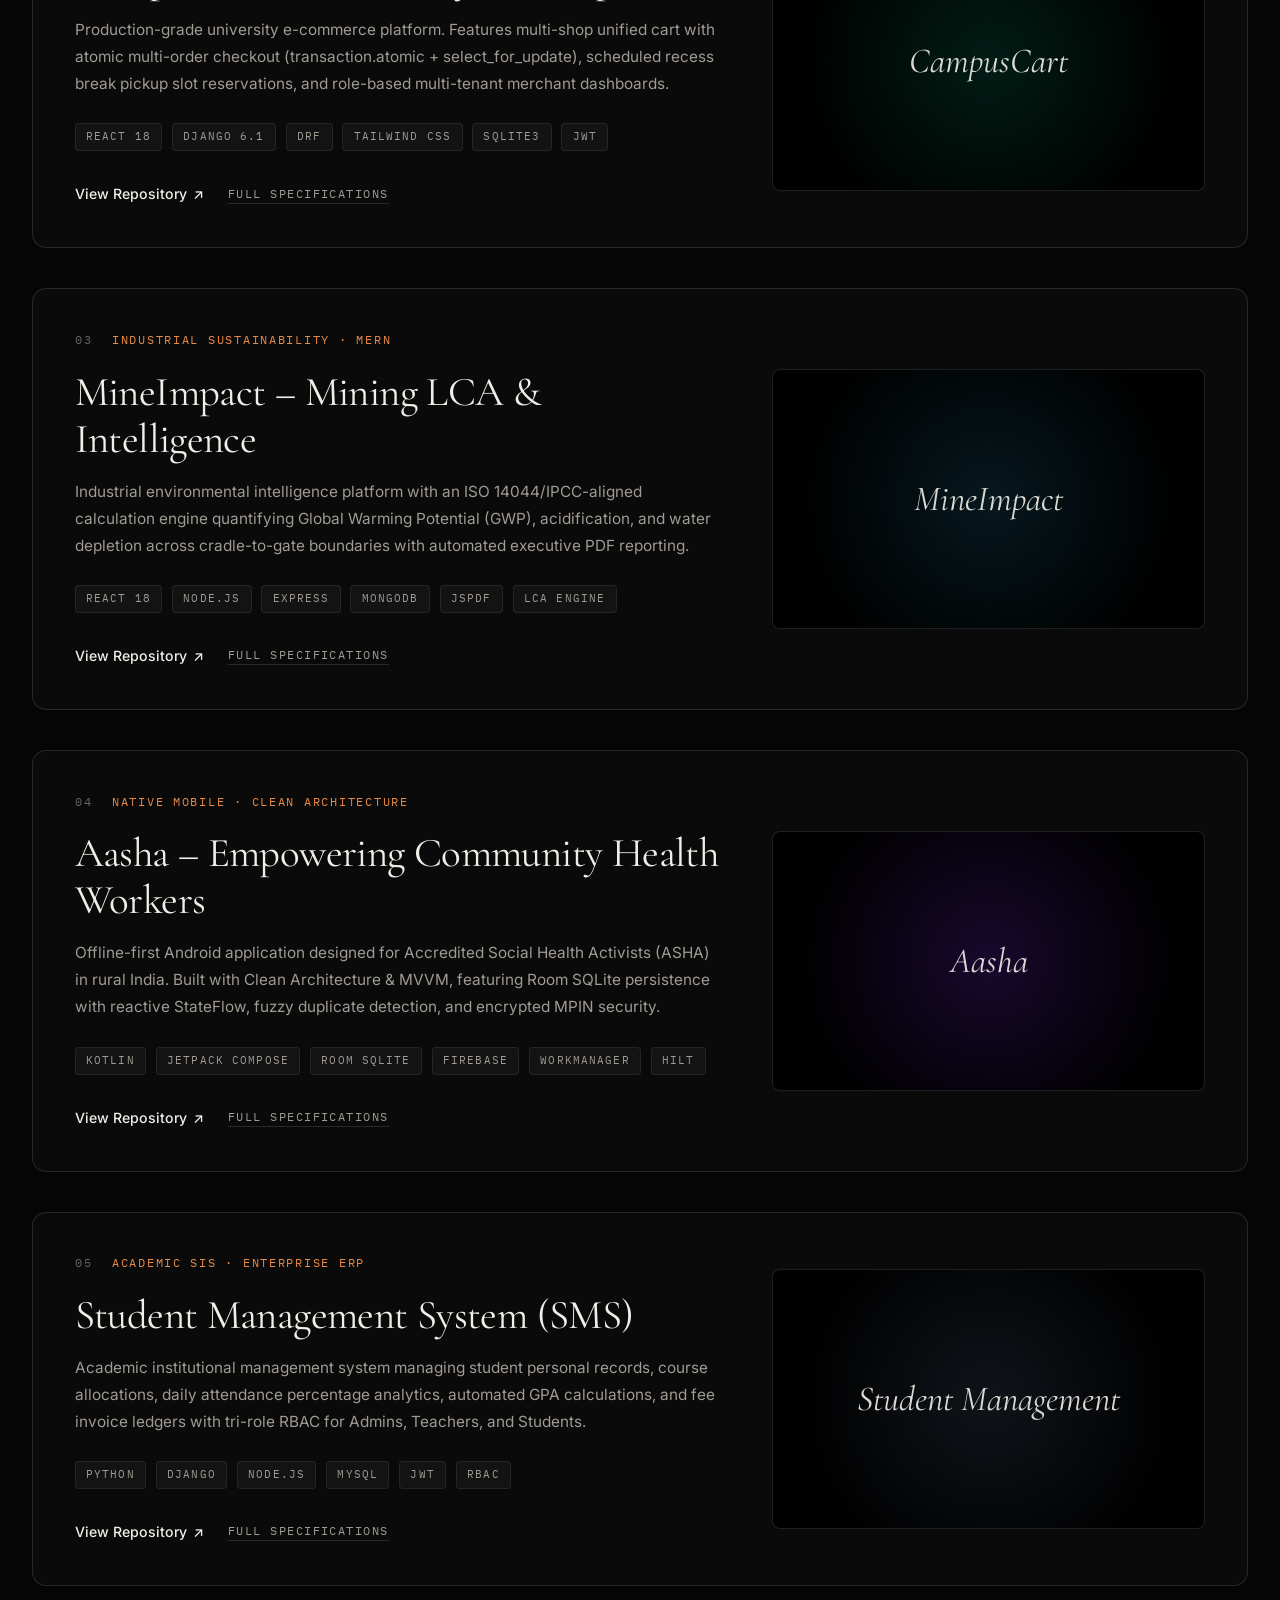
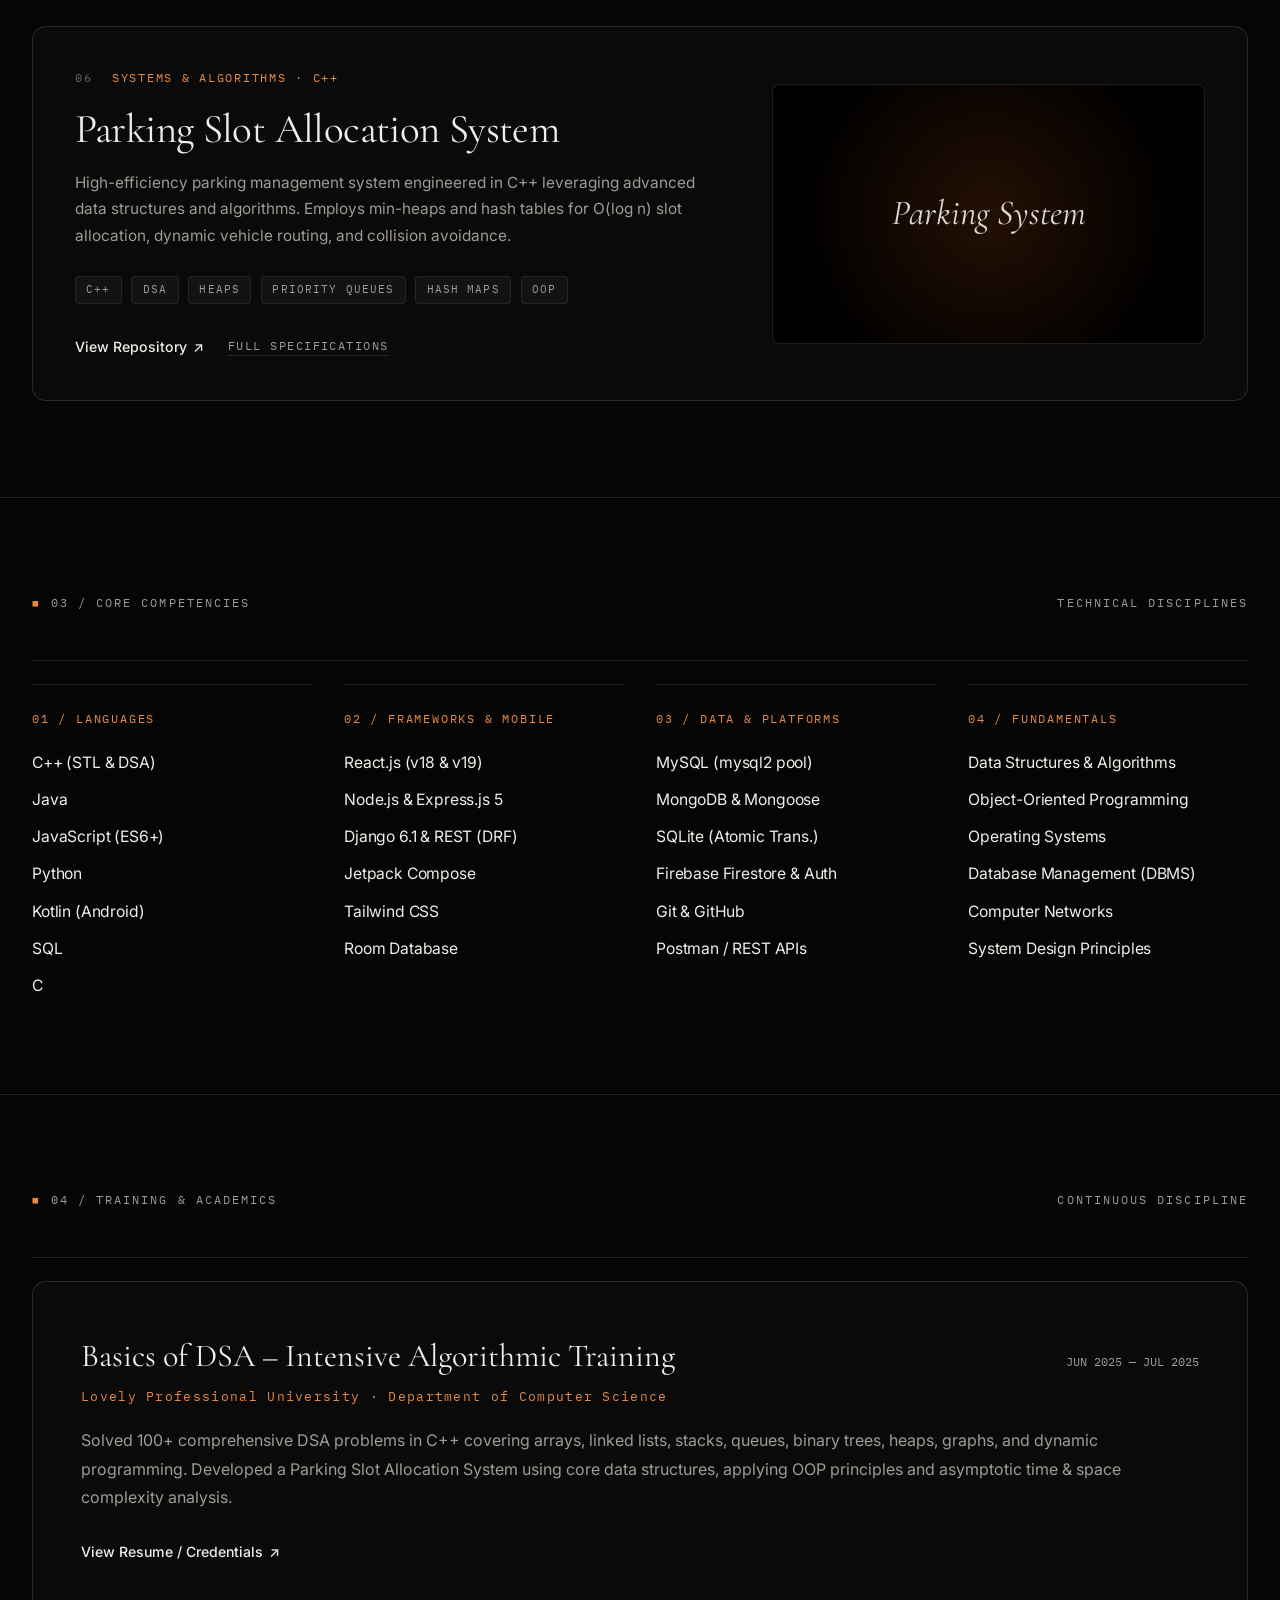
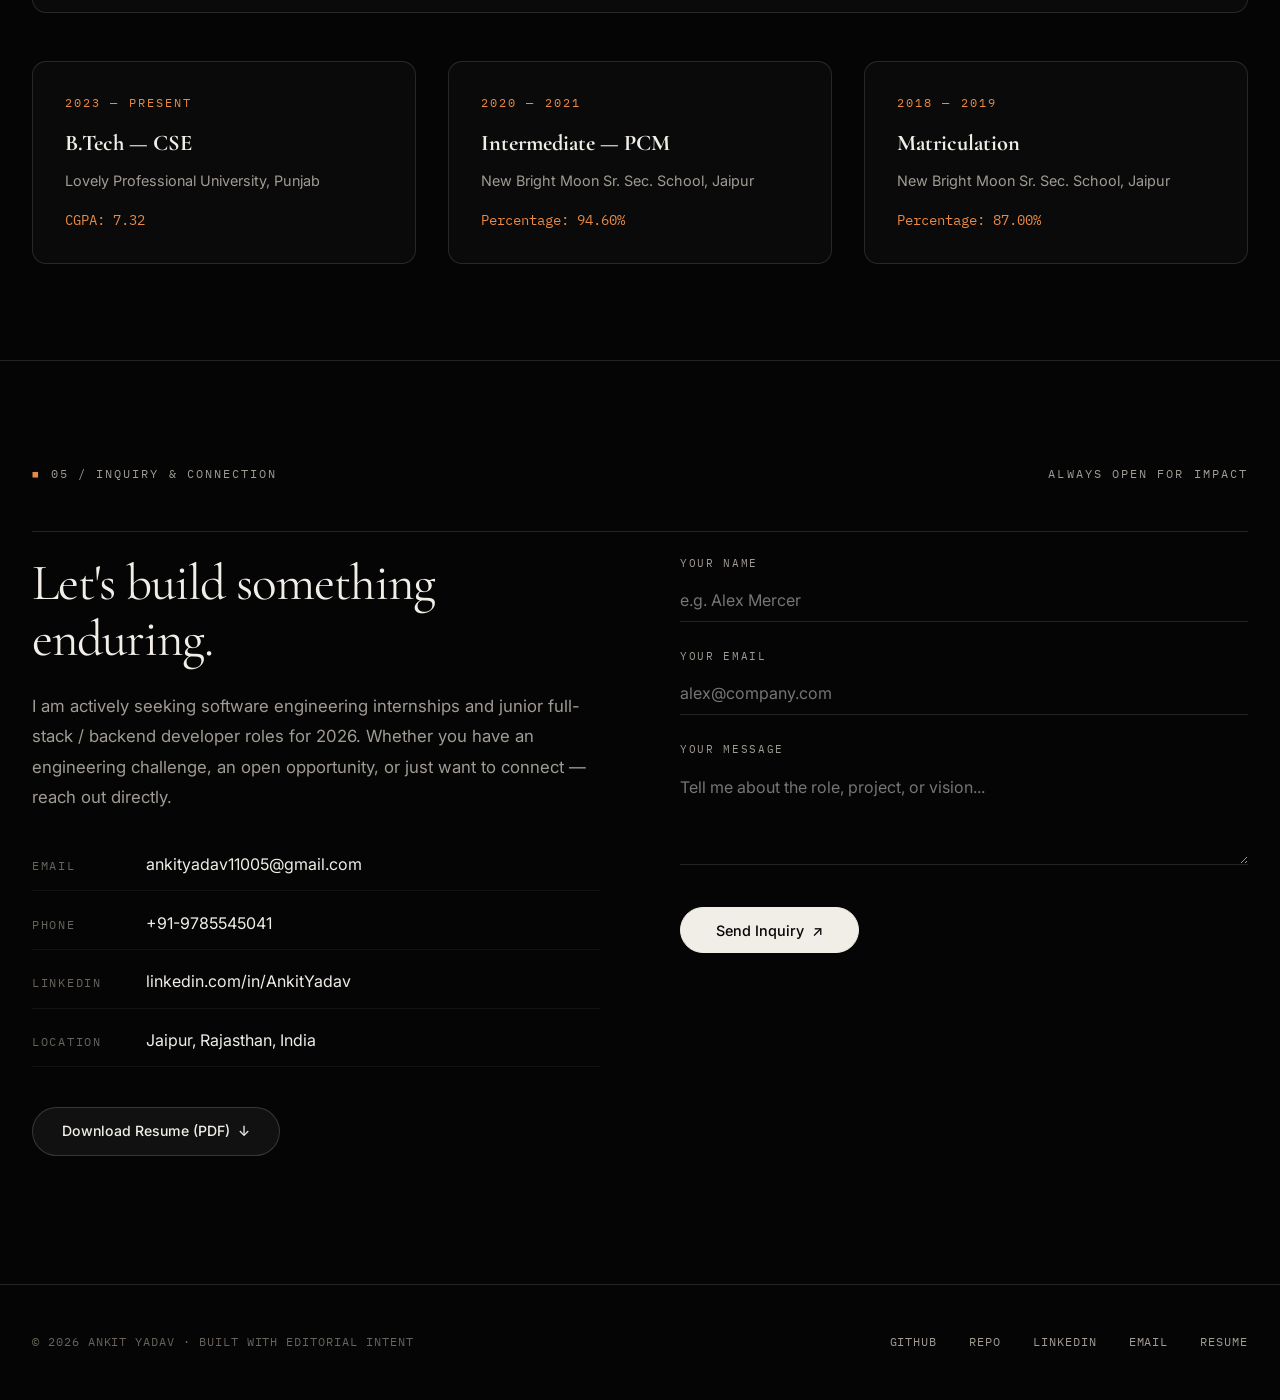
==== commit 753baf1d: "feat: add portrait photo and ANKIT YADAV nameplate in About section" ====
--- a/index.html
+++ b/index.html
@@ -183,12 +183,29 @@
       </div>
     </div>
 
-    <!-- Editorial Split: Left Dotted Wave + Right Serif Headline -->
+    <!-- Editorial Split: Left Portrait & Name + Right Serif Headline -->
     <div class="about-split">
 
-      <!-- Left Side: Abstract Dotted Particle-Wave Visual -->
-      <div class="wave-canvas-wrap">
-        <canvas id="particle-wave-canvas"></canvas>
+      <!-- Left Side: Editorial Portrait Showcase & Name Below Photo -->
+      <div class="about-portrait-wrap">
+        <div class="about-portrait-frame">
+          <img src="ankit.jpeg" alt="Ankit Yadav" class="about-portrait-img">
+          <div class="about-portrait-halftone"></div>
+          <div class="about-portrait-glow"></div>
+          <canvas id="particle-wave-canvas" class="about-particle-canvas"></canvas>
+          <div class="about-portrait-badge">
+            <span class="orange-sq">■</span> 01 / PROFILE
+          </div>
+        </div>
+        <div class="about-name-box">
+          <h3 class="about-name-title">ANKIT YADAV</h3>
+          <p class="about-name-subtitle">FULL-STACK DEVELOPER & ALGORITHMIC BUILDER</p>
+          <div class="about-name-tags">
+            <span class="mono-label">B.TECH CSE · LPU (CGPA 7.32)</span>
+            <span class="mono-separator">/</span>
+            <span class="mono-label">LEETCODE 1600</span>
+          </div>
+        </div>
       </div>
 
       <!-- Right Side: Editorial Serif Statement & Bio -->
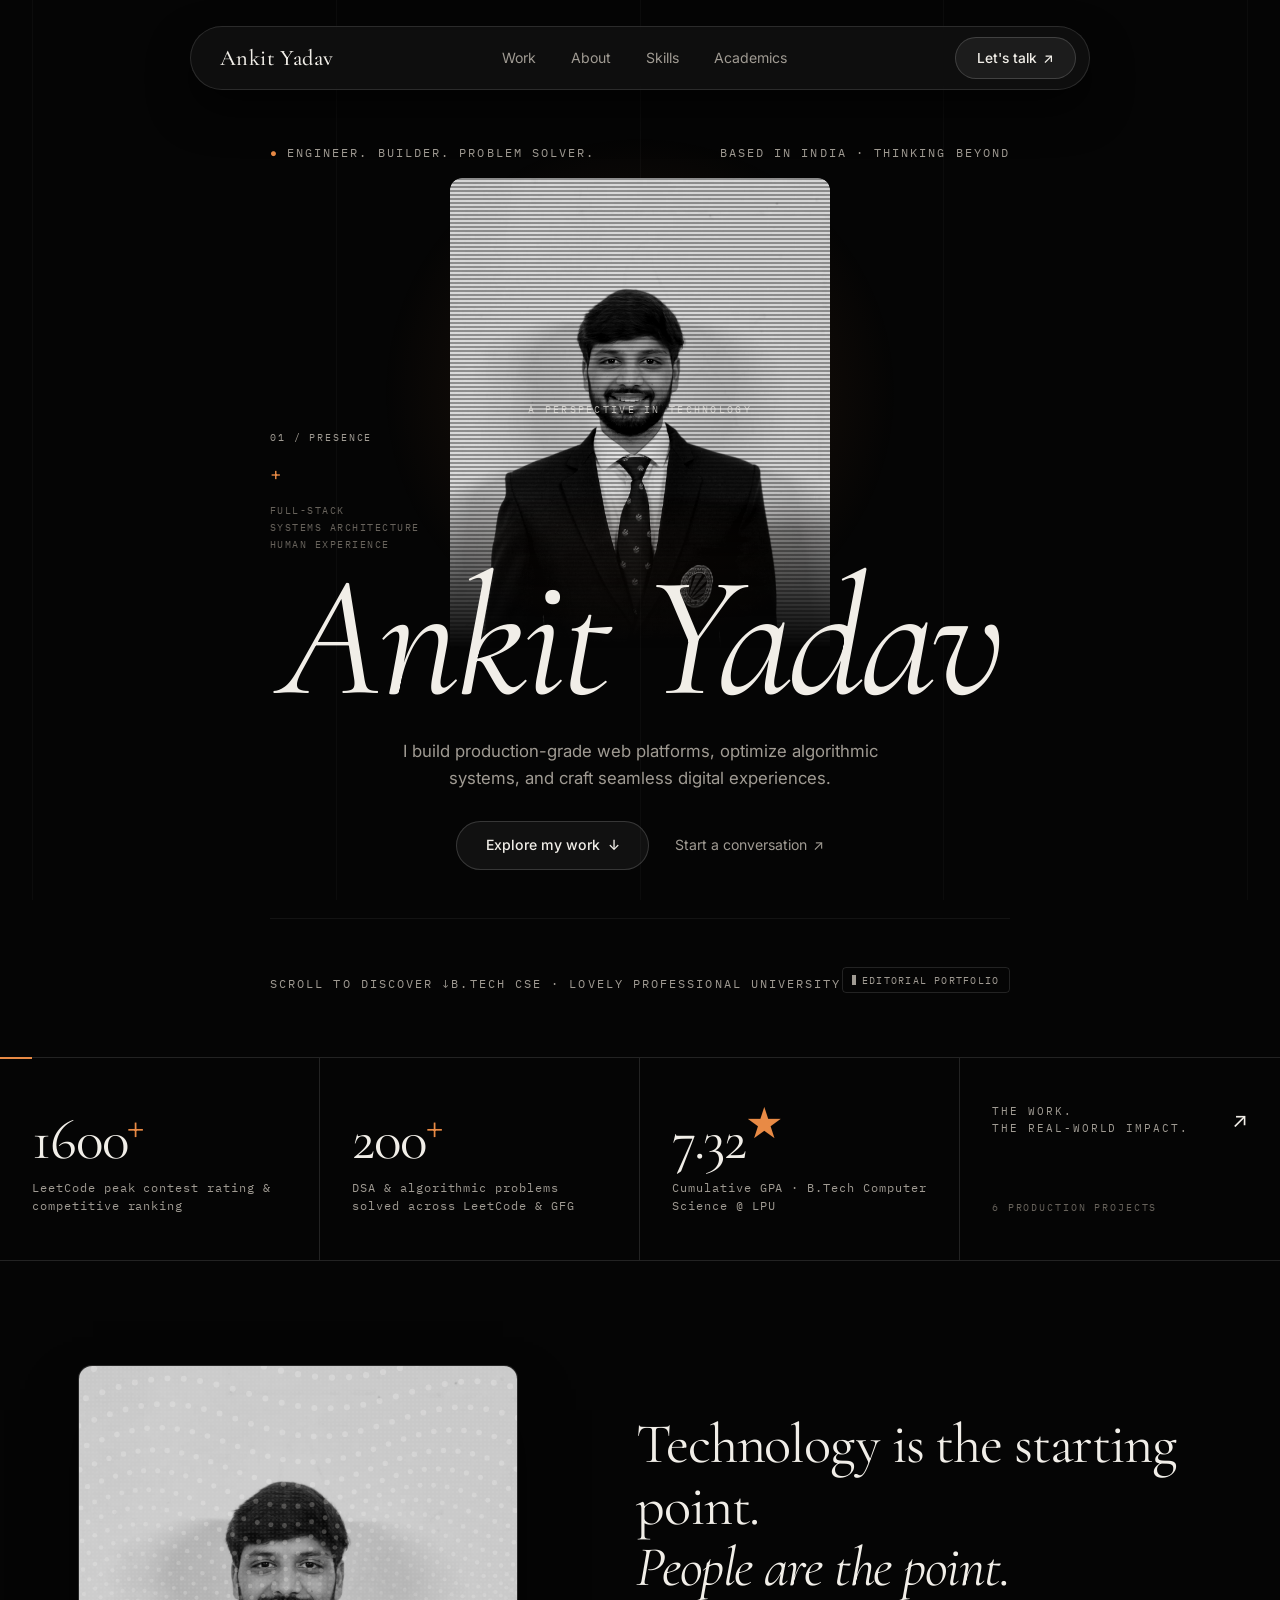
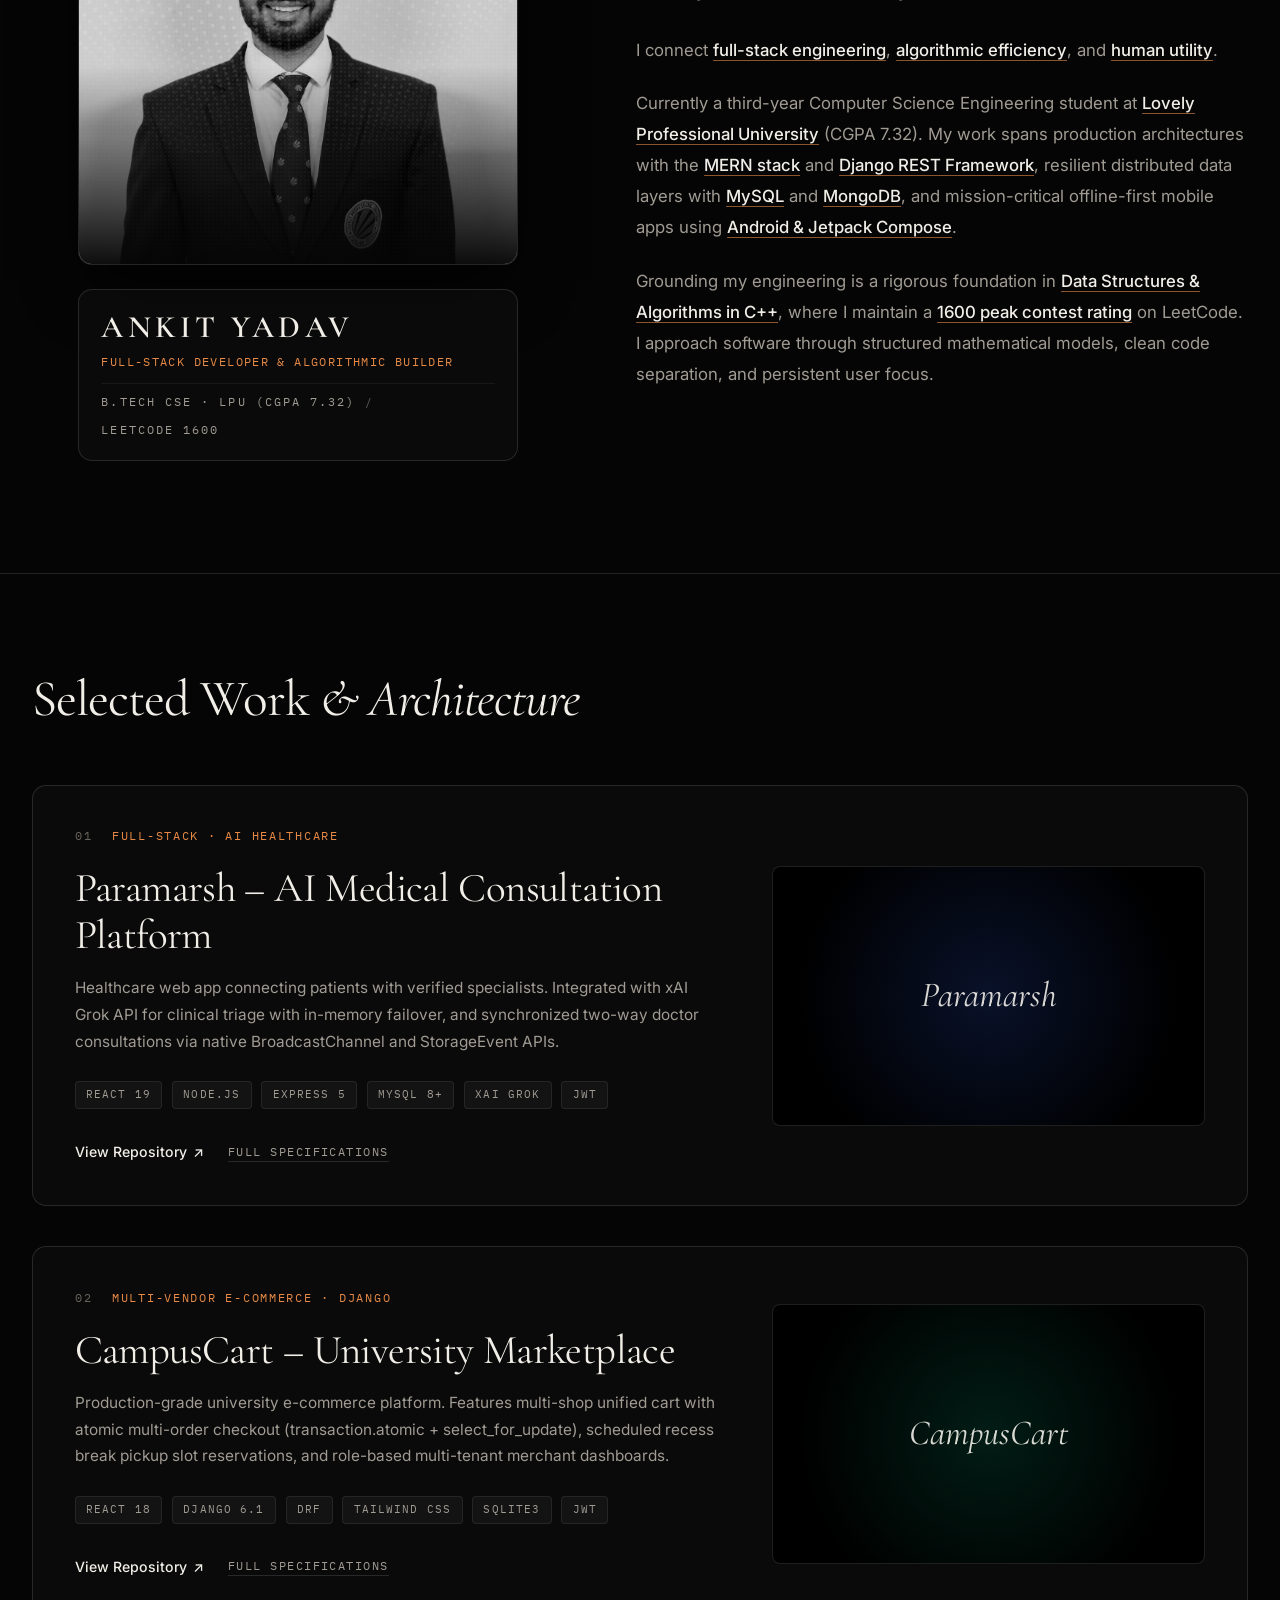
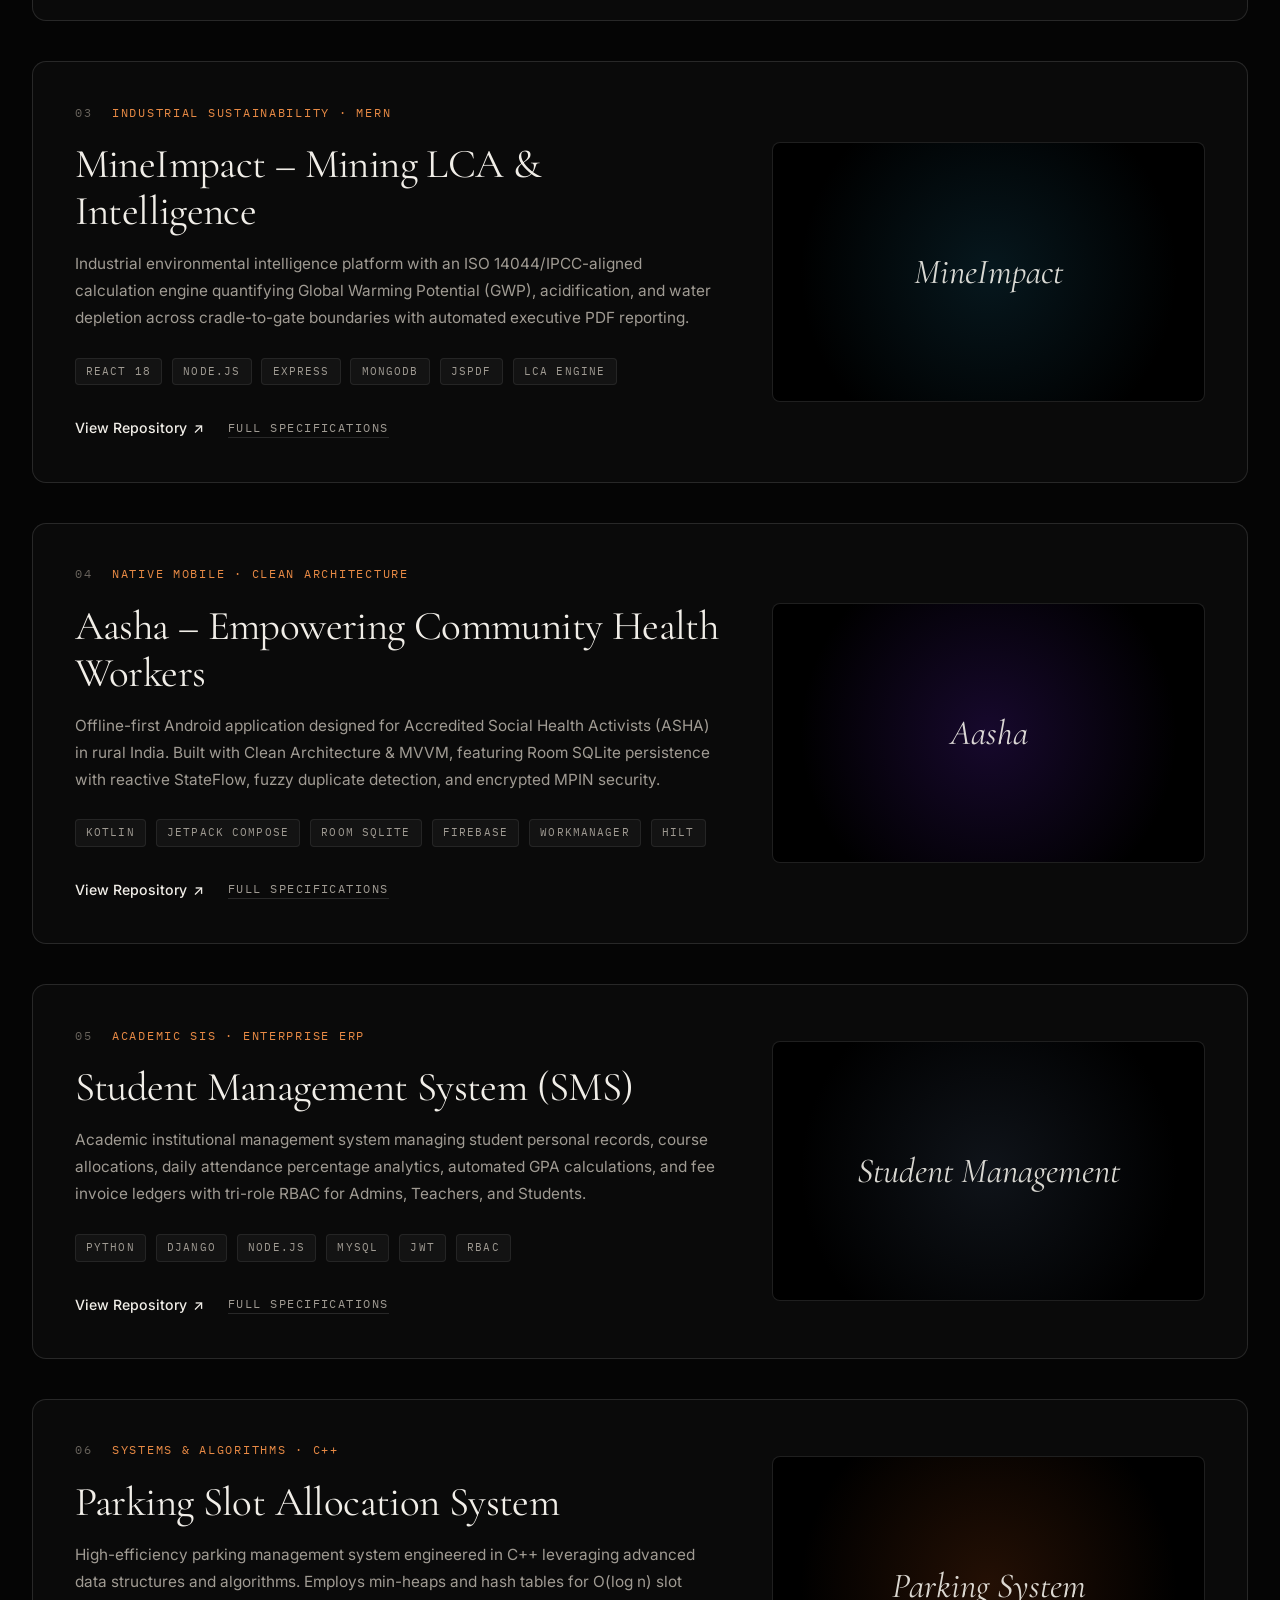
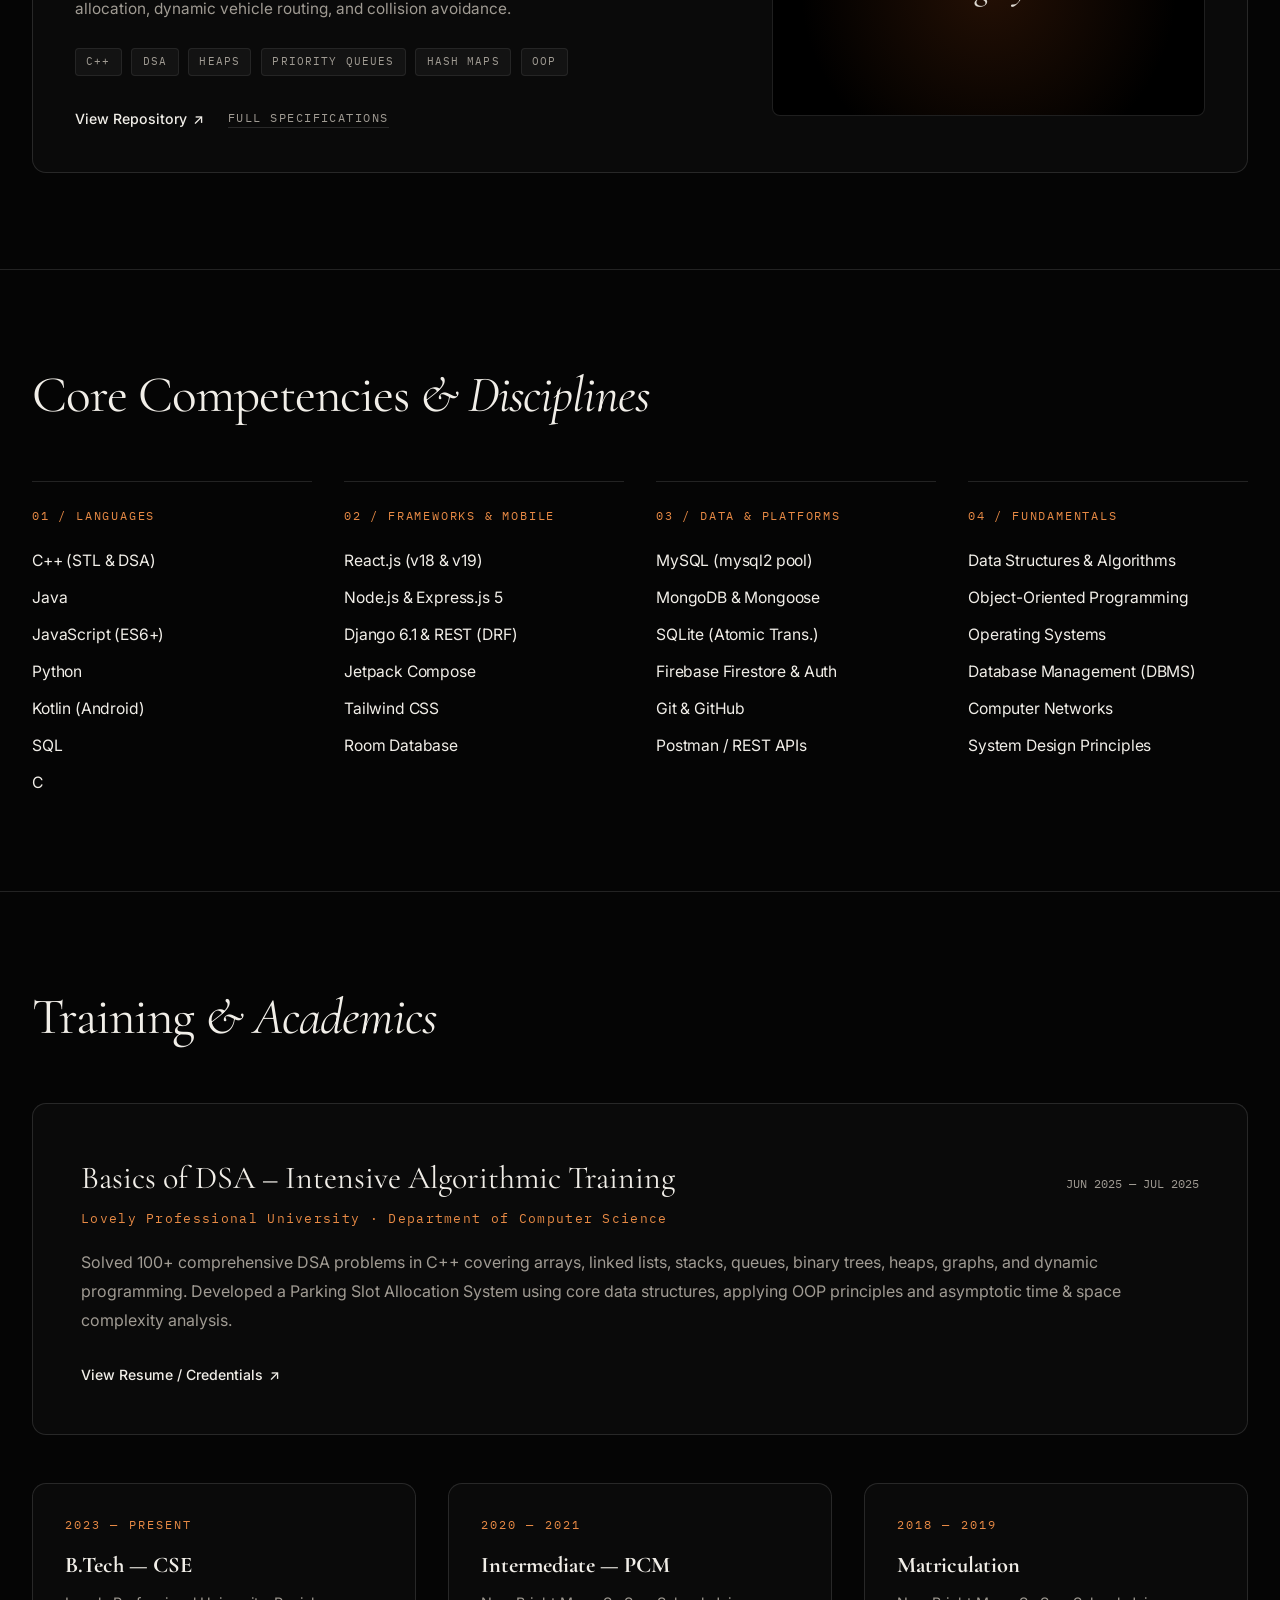
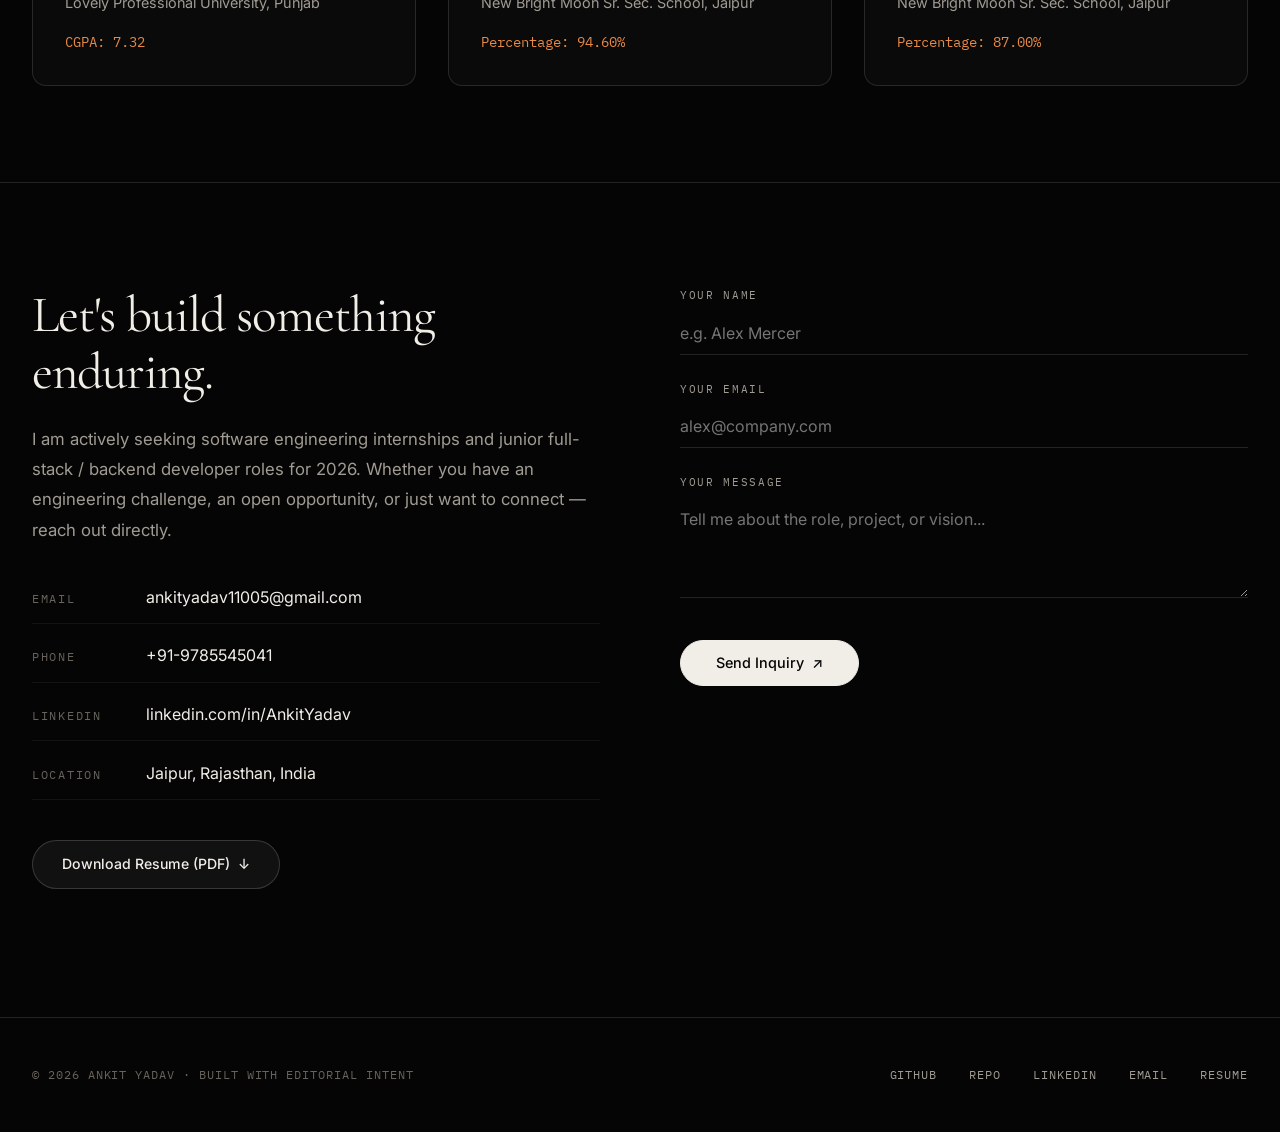
==== commit aa79def7: "refactor: remove numbered section header bars and dividers for a cleaner editorial aesthetic" ====
--- a/index.html
+++ b/index.html
@@ -166,23 +166,6 @@
 <section id="about">
   <div class="container">
 
-    <!-- Editorial Section Header -->
-    <div class="section-header-bar">
-      <div class="mono-label">
-        <span class="orange-sq">■</span>01 / THE PERSON BEHIND THE WORK
-      </div>
-      <div class="mono-label">A CONNECTED PERSPECTIVE</div>
-    </div>
-    <div class="section-divider-line"></div>
-    <div class="section-sub-bar">
-      <div class="mono-label" style="font-size:0.68rem;color:var(--text-subtle);">
-        THREE DISCIPLINES. ONE PERSPECTIVE.
-      </div>
-      <div class="mono-label" style="font-size:0.68rem;color:var(--text-subtle);">
-        01 / 03
-      </div>
-    </div>
-
     <!-- Editorial Split: Left Portrait & Name + Right Serif Headline -->
     <div class="about-split">
 
@@ -193,9 +176,6 @@
           <div class="about-portrait-halftone"></div>
           <div class="about-portrait-glow"></div>
           <canvas id="particle-wave-canvas" class="about-particle-canvas"></canvas>
-          <div class="about-portrait-badge">
-            <span class="orange-sq">■</span> 01 / PROFILE
-          </div>
         </div>
         <div class="about-name-box">
           <h3 class="about-name-title">ANKIT YADAV</h3>
@@ -237,21 +217,9 @@
 <section id="work">
   <div class="container">
 
-    <div class="section-header-bar">
-      <div class="mono-label">
-        <span class="orange-sq">■</span>02 / SELECTED WORK & ARCHITECTURE
-      </div>
-      <div class="mono-label">ENGINEERED FOR SCALE</div>
-    </div>
-    <div class="section-divider-line"></div>
-    <div class="section-sub-bar">
-      <div class="mono-label" style="font-size:0.68rem;color:var(--text-subtle);">
-        PRODUCTION SYSTEMS. MEASURABLE RESULTS.
-      </div>
-      <div class="mono-label" style="font-size:0.68rem;color:var(--text-subtle);">
-        02 / 03
-      </div>
-    </div>
+    <h2 class="section-heading-editorial">
+      Selected Work <em>&amp; Architecture</em>
+    </h2>
 
     <div class="projects-editorial-list">
 
@@ -462,13 +430,9 @@
 <section id="skills">
   <div class="container">
 
-    <div class="section-header-bar">
-      <div class="mono-label">
-        <span class="orange-sq">■</span>03 / CORE COMPETENCIES
-      </div>
-      <div class="mono-label">TECHNICAL DISCIPLINES</div>
-    </div>
-    <div class="section-divider-line"></div>
+    <h2 class="section-heading-editorial">
+      Core Competencies <em>&amp; Disciplines</em>
+    </h2>
 
     <div class="skills-editorial-grid">
 
@@ -534,13 +498,9 @@
 <section id="experience">
   <div class="container">
 
-    <div class="section-header-bar">
-      <div class="mono-label">
-        <span class="orange-sq">■</span>04 / TRAINING & ACADEMICS
-      </div>
-      <div class="mono-label">CONTINUOUS DISCIPLINE</div>
-    </div>
-    <div class="section-divider-line"></div>
+    <h2 class="section-heading-editorial">
+      Training <em>&amp; Academics</em>
+    </h2>
 
     <!-- Training Card -->
     <div class="exp-editorial-block">
@@ -595,13 +555,7 @@
 <section id="contact">
   <div class="container">
 
-    <div class="section-header-bar">
-      <div class="mono-label">
-        <span class="orange-sq">■</span>05 / INQUIRY & CONNECTION
-      </div>
-      <div class="mono-label">ALWAYS OPEN FOR IMPACT</div>
-    </div>
-    <div class="section-divider-line"></div>
+
 
     <div class="contact-split-editorial">
 
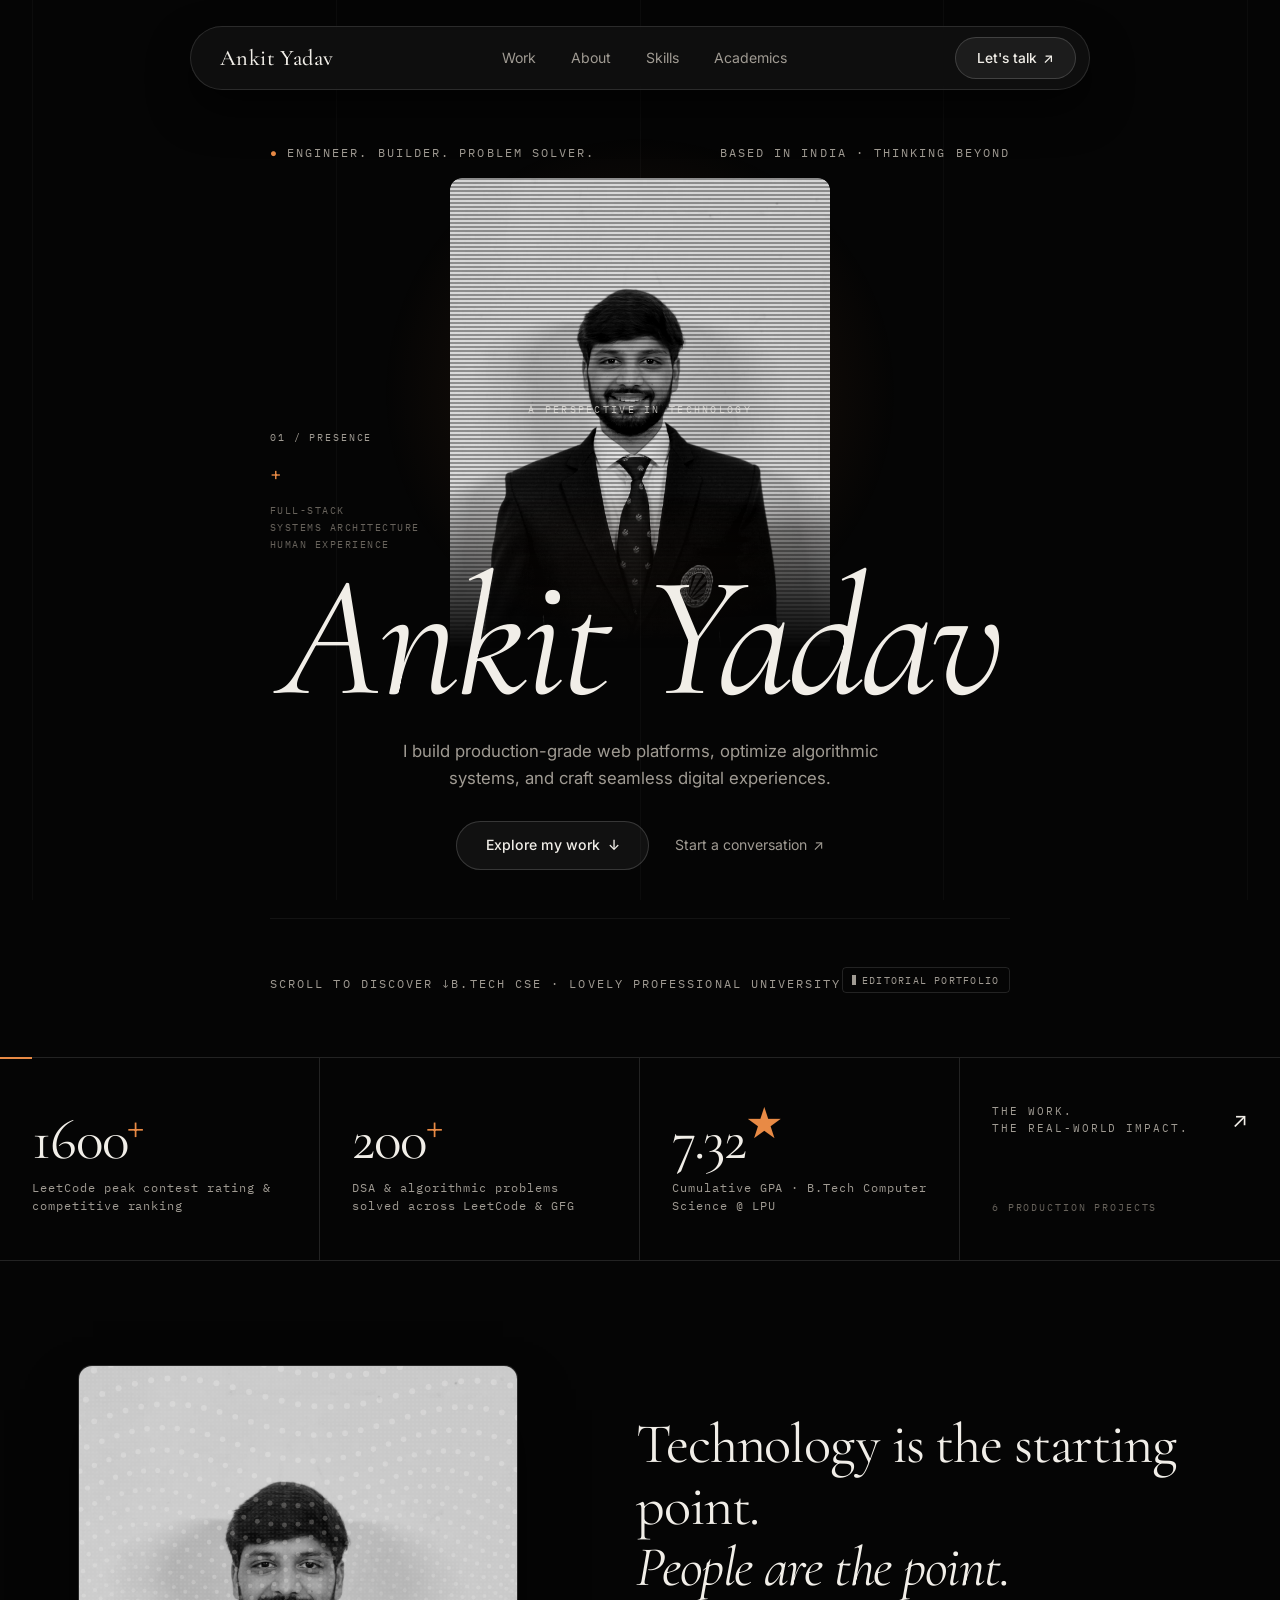
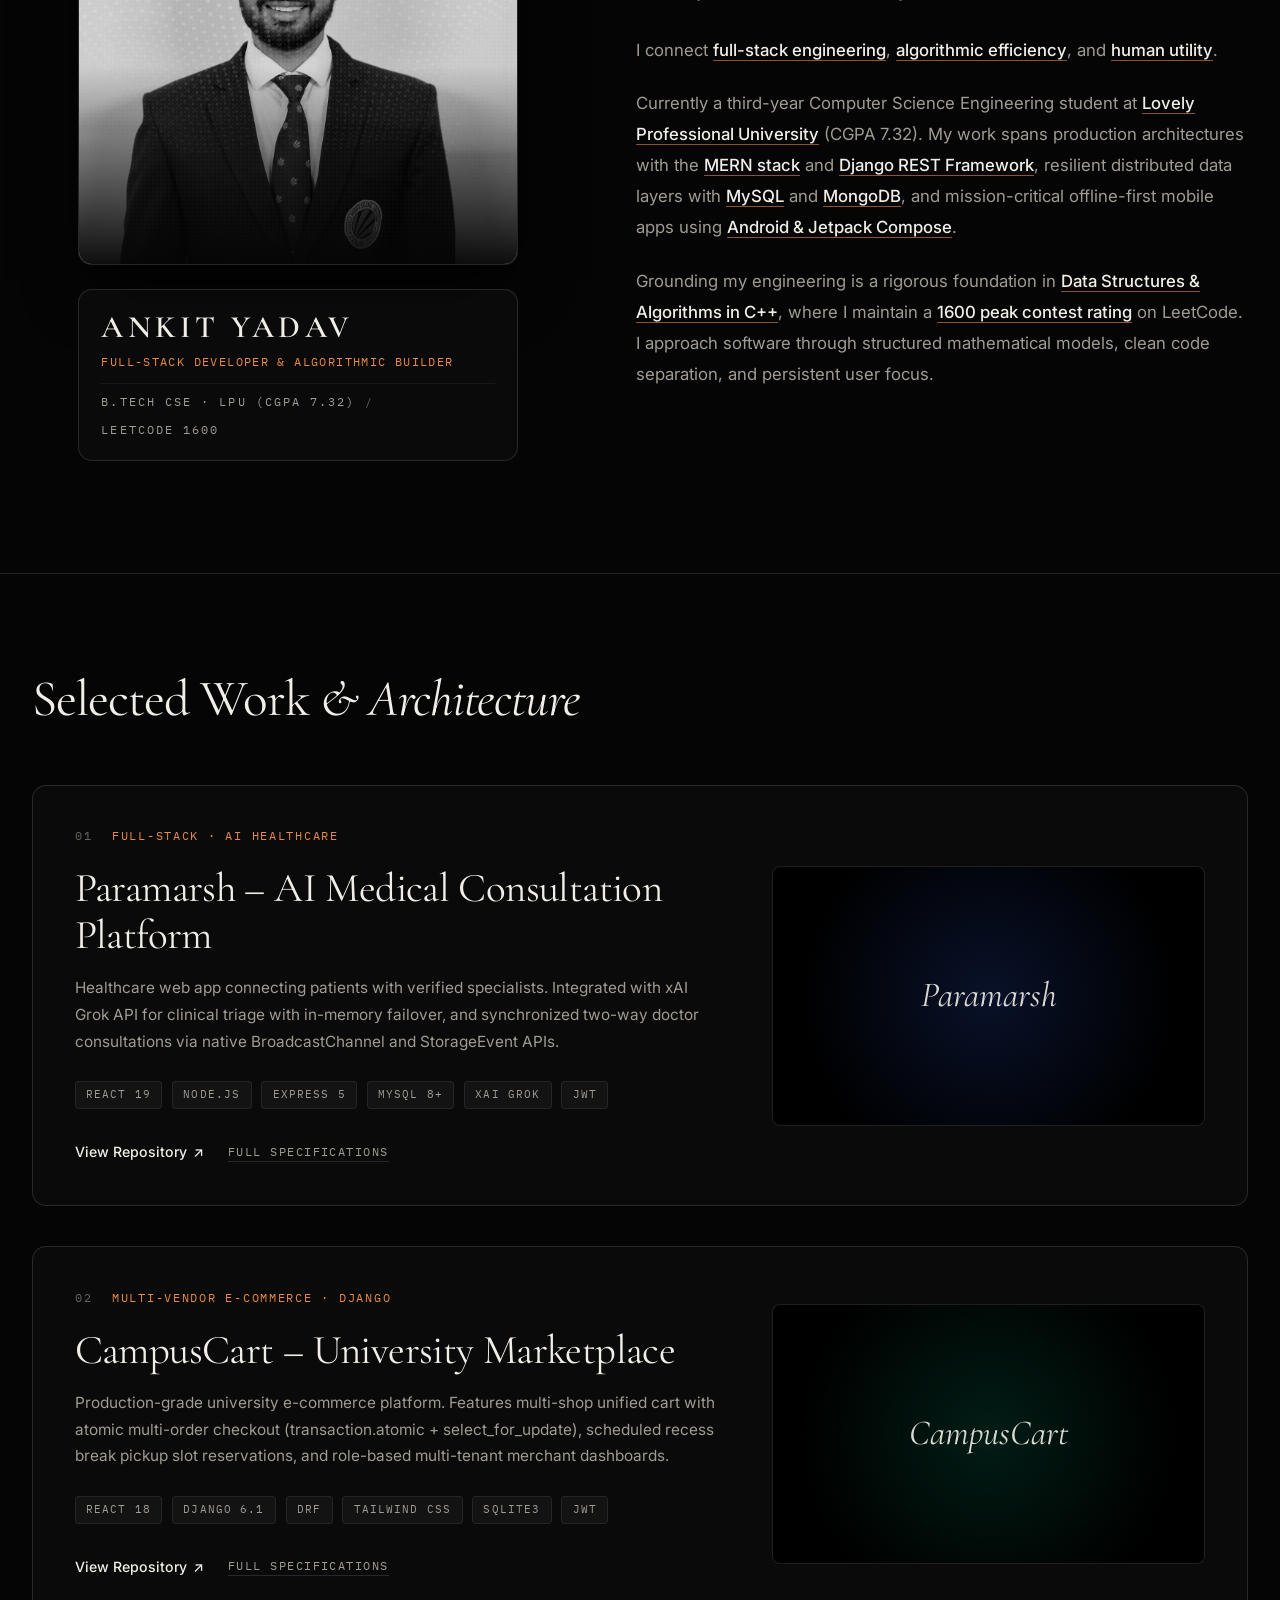
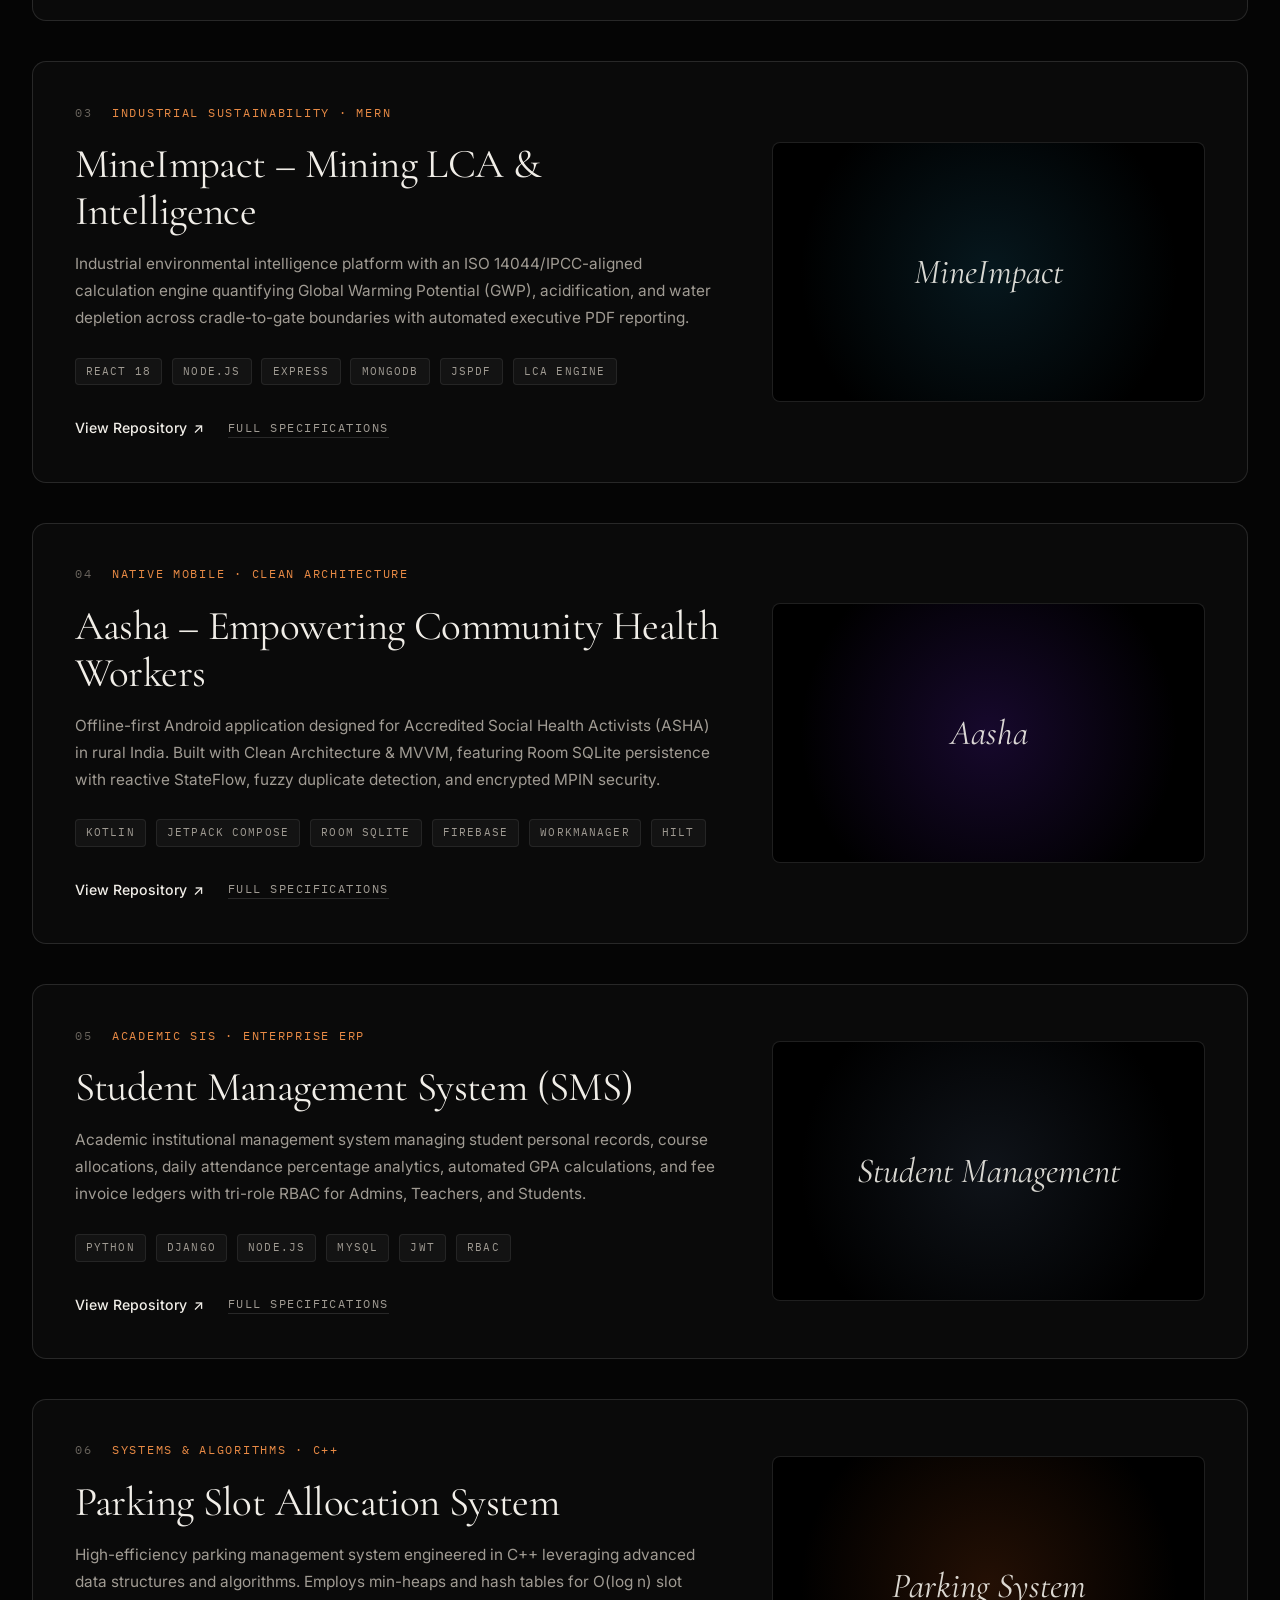
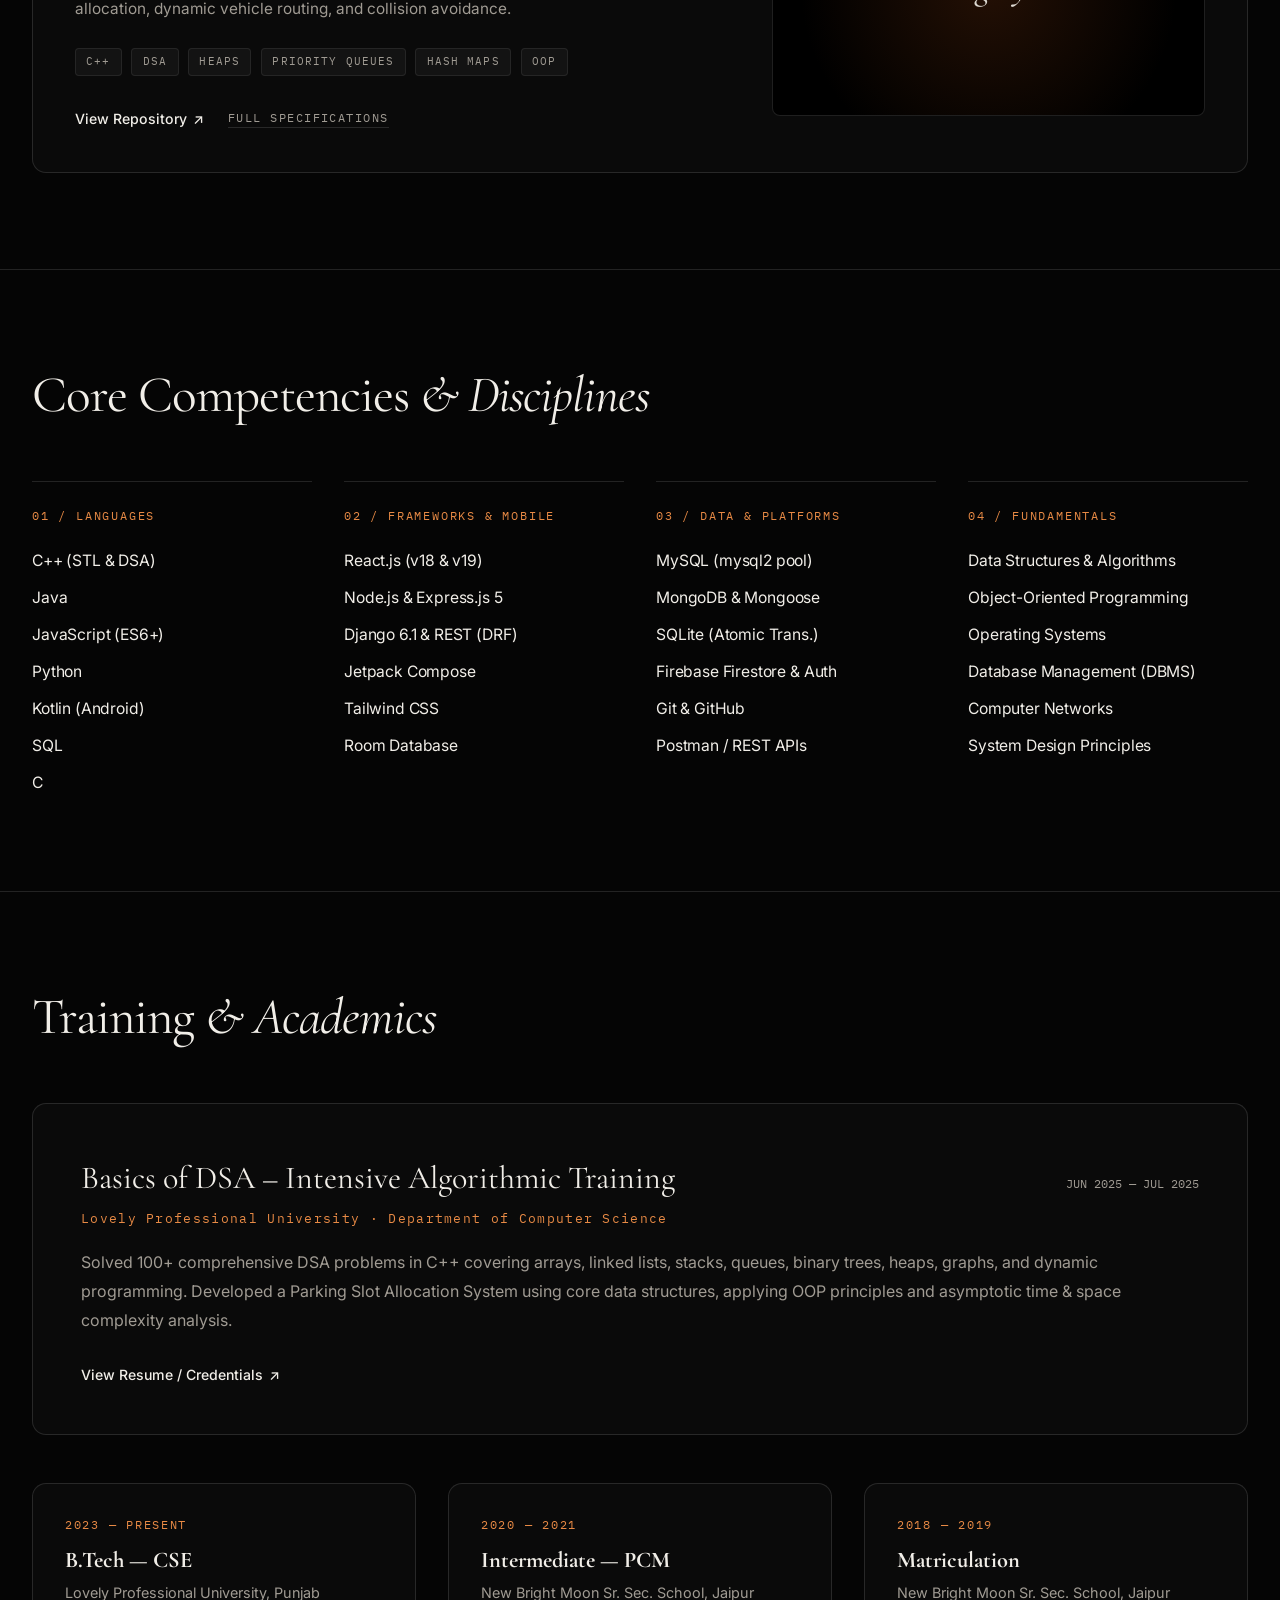
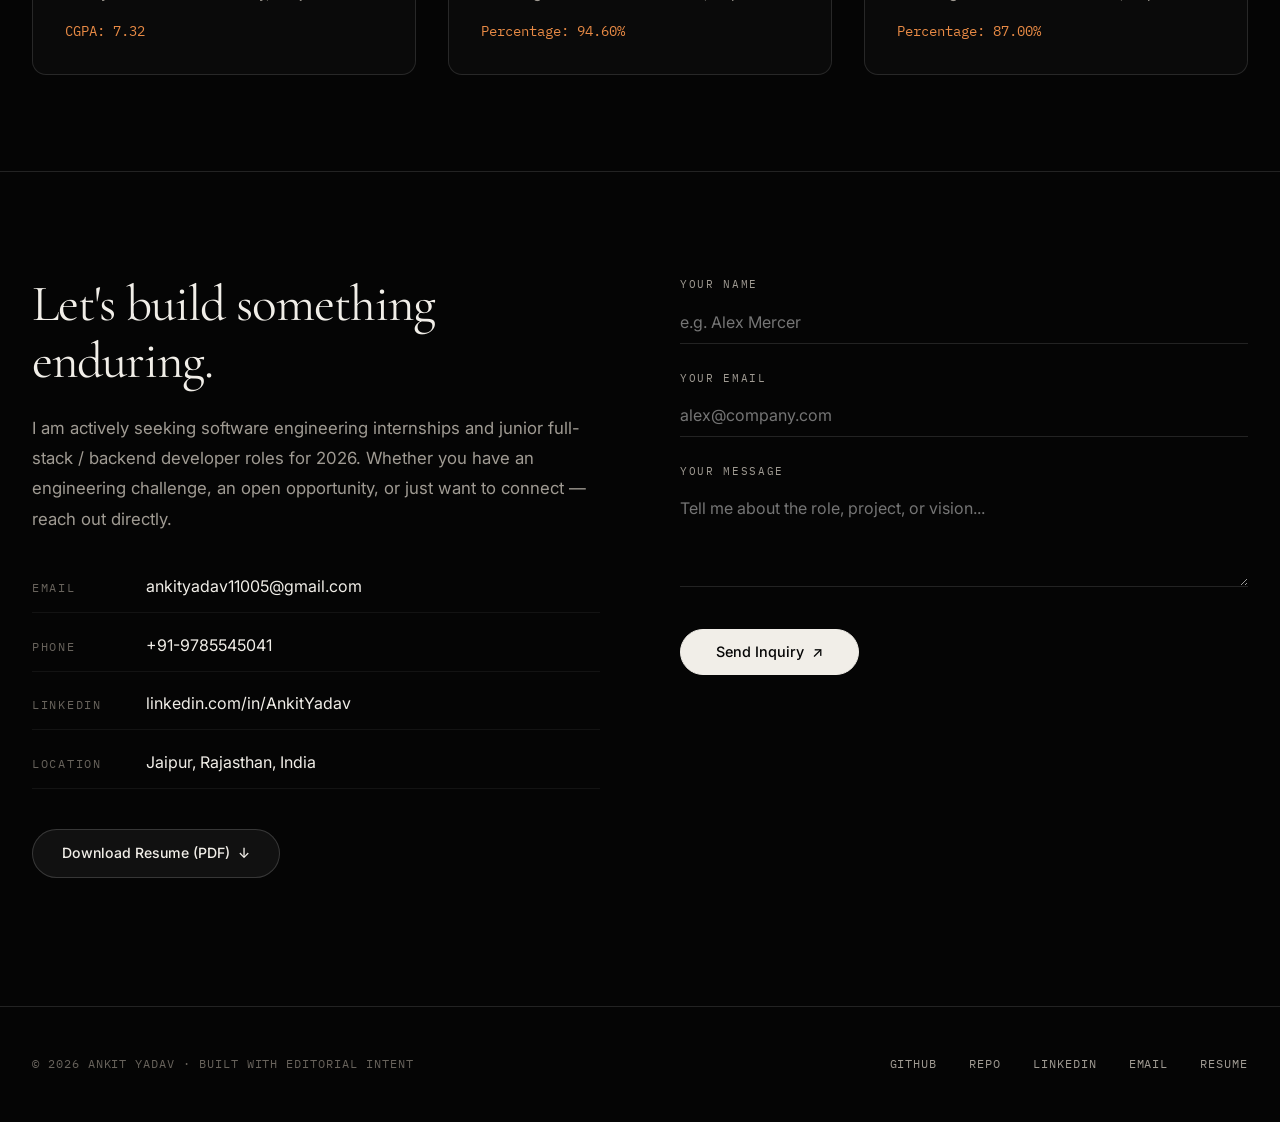
==== commit 3a51810b: "feat: implement universal multi-breakpoint responsive design across all devices" ====
--- a/index.html
+++ b/index.html
@@ -44,12 +44,14 @@
 
 <!-- Mobile Navigation Drawer -->
 <div class="mobile-drawer" id="mobile-drawer">
+  <a href="#hero" onclick="closeDrawer()">Home</a>
   <a href="#work" onclick="closeDrawer()">Work</a>
   <a href="#about" onclick="closeDrawer()">About</a>
   <a href="#skills" onclick="closeDrawer()">Skills</a>
   <a href="#experience" onclick="closeDrawer()">Academics</a>
   <a href="#contact" onclick="closeDrawer()">Contact</a>
-  <button onclick="closeDrawer()" style="color:var(--text-muted);font-family:var(--font-mono);font-size:0.9rem;margin-top:2rem;">[ CLOSE ]</button>
+  <a href="#contact" class="btn-pill-dark" onclick="closeDrawer()" style="margin-top:1rem;font-size:1rem;">Let's talk ↗</a>
+  <button onclick="closeDrawer()" style="color:var(--text-muted);font-family:var(--font-mono);font-size:0.85rem;margin-top:2rem;letter-spacing:0.15em;">[ CLOSE ]</button>
 </div>
 
 <!-- ===================== HERO SECTION ===================== -->
@@ -123,7 +125,7 @@
 
 <!-- ===================== STATISTICS SECTION ===================== -->
 <section id="statistics">
-  <div class="container" style="padding:0;">
+  <div class="container container-stats">
     <div class="stats-grid">
 
       <!-- Stat 1 -->
@@ -523,27 +525,27 @@
     </div>
 
     <!-- Academics Grid -->
-    <div style="display:grid;grid-template-columns:repeat(3, 1fr);gap:2rem;">
-
-      <div style="border:1px solid var(--border);border-radius:var(--radius-card);background:var(--bg-card);padding:2rem;">
-        <div class="mono-label" style="color:var(--accent);margin-bottom:0.8rem;">2023 — PRESENT</div>
-        <h4 style="font-family:var(--font-serif);font-size:1.4rem;color:var(--text);margin-bottom:0.5rem;">B.Tech — CSE</h4>
-        <div style="font-size:0.9rem;color:var(--text-muted);margin-bottom:1rem;">Lovely Professional University, Punjab</div>
-        <div style="font-family:var(--font-mono);font-size:0.9rem;color:var(--accent);">CGPA: 7.32</div>
-      </div>
-
-      <div style="border:1px solid var(--border);border-radius:var(--radius-card);background:var(--bg-card);padding:2rem;">
-        <div class="mono-label" style="color:var(--accent);margin-bottom:0.8rem;">2020 — 2021</div>
-        <h4 style="font-family:var(--font-serif);font-size:1.4rem;color:var(--text);margin-bottom:0.5rem;">Intermediate — PCM</h4>
-        <div style="font-size:0.9rem;color:var(--text-muted);margin-bottom:1rem;">New Bright Moon Sr. Sec. School, Jaipur</div>
-        <div style="font-family:var(--font-mono);font-size:0.9rem;color:var(--accent);">Percentage: 94.60%</div>
-      </div>
-
-      <div style="border:1px solid var(--border);border-radius:var(--radius-card);background:var(--bg-card);padding:2rem;">
-        <div class="mono-label" style="color:var(--accent);margin-bottom:0.8rem;">2018 — 2019</div>
-        <h4 style="font-family:var(--font-serif);font-size:1.4rem;color:var(--text);margin-bottom:0.5rem;">Matriculation</h4>
-        <div style="font-size:0.9rem;color:var(--text-muted);margin-bottom:1rem;">New Bright Moon Sr. Sec. School, Jaipur</div>
-        <div style="font-family:var(--font-mono);font-size:0.9rem;color:var(--accent);">Percentage: 87.00%</div>
+    <div class="academics-grid">
+
+      <div class="academic-card">
+        <div class="academic-dates">2023 — PRESENT</div>
+        <h4 class="academic-degree">B.Tech — CSE</h4>
+        <div class="academic-school">Lovely Professional University, Punjab</div>
+        <div class="academic-score">CGPA: 7.32</div>
+      </div>
+
+      <div class="academic-card">
+        <div class="academic-dates">2020 — 2021</div>
+        <h4 class="academic-degree">Intermediate — PCM</h4>
+        <div class="academic-school">New Bright Moon Sr. Sec. School, Jaipur</div>
+        <div class="academic-score">Percentage: 94.60%</div>
+      </div>
+
+      <div class="academic-card">
+        <div class="academic-dates">2018 — 2019</div>
+        <h4 class="academic-degree">Matriculation</h4>
+        <div class="academic-school">New Bright Moon Sr. Sec. School, Jaipur</div>
+        <div class="academic-score">Percentage: 87.00%</div>
       </div>
 
     </div>
--- a/css/main.css
+++ b/css/main.css
@@ -15,3 +15,4 @@
 @import url('./contact.css');
 @import url('./modals.css');
 @import url('./footer.css');
+@import url('./responsive.css');
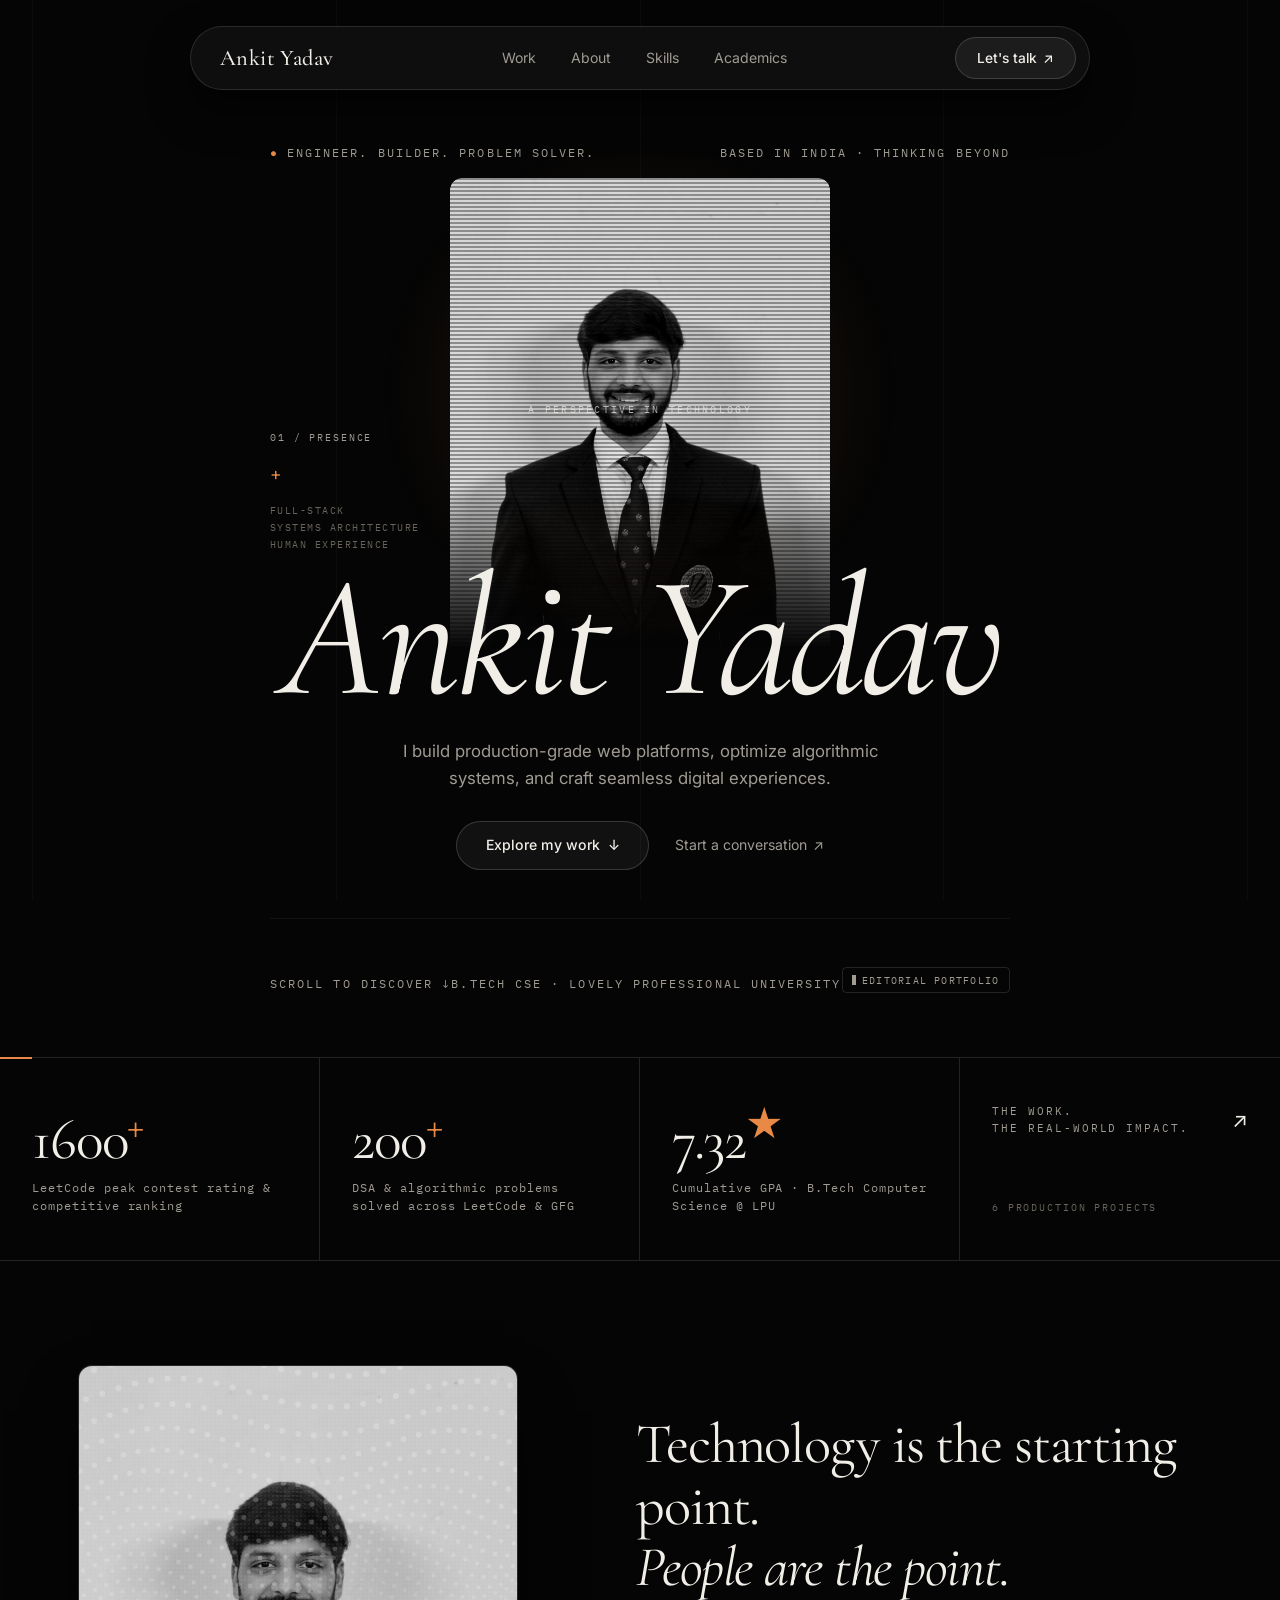
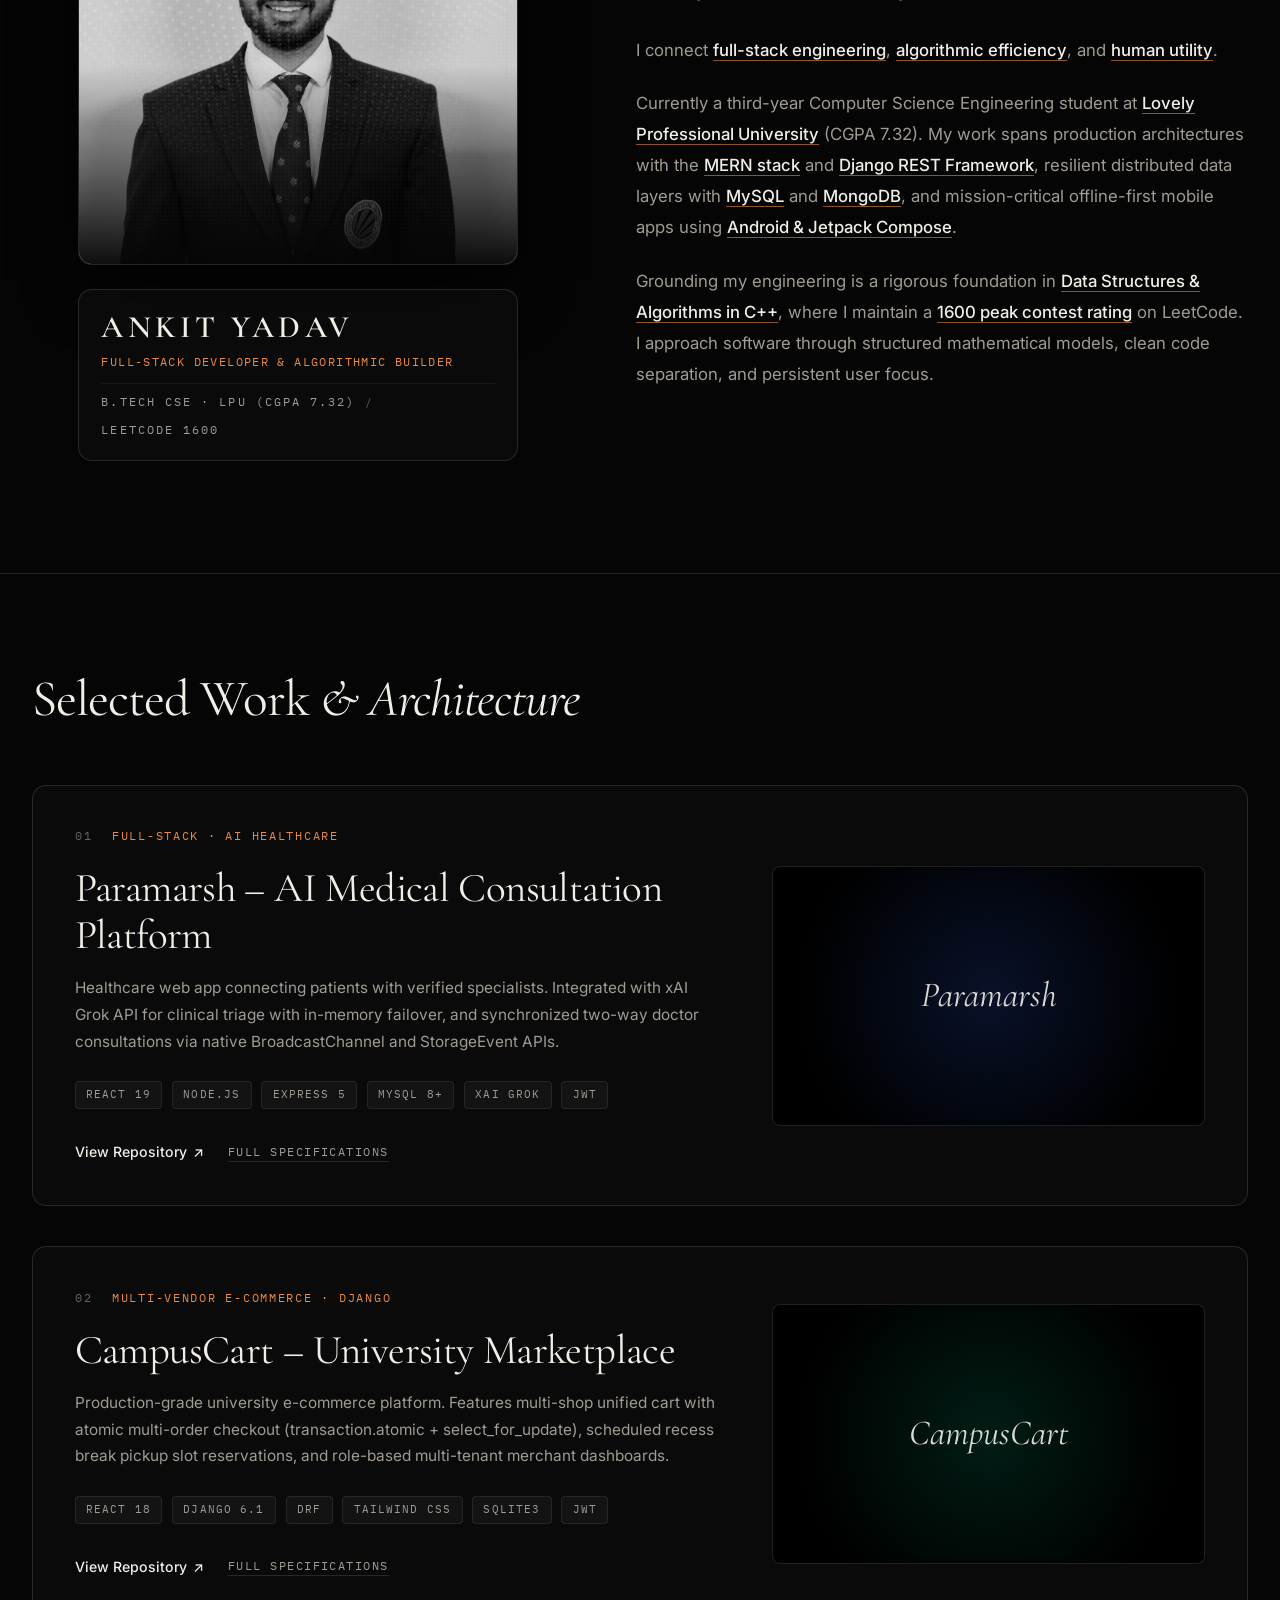
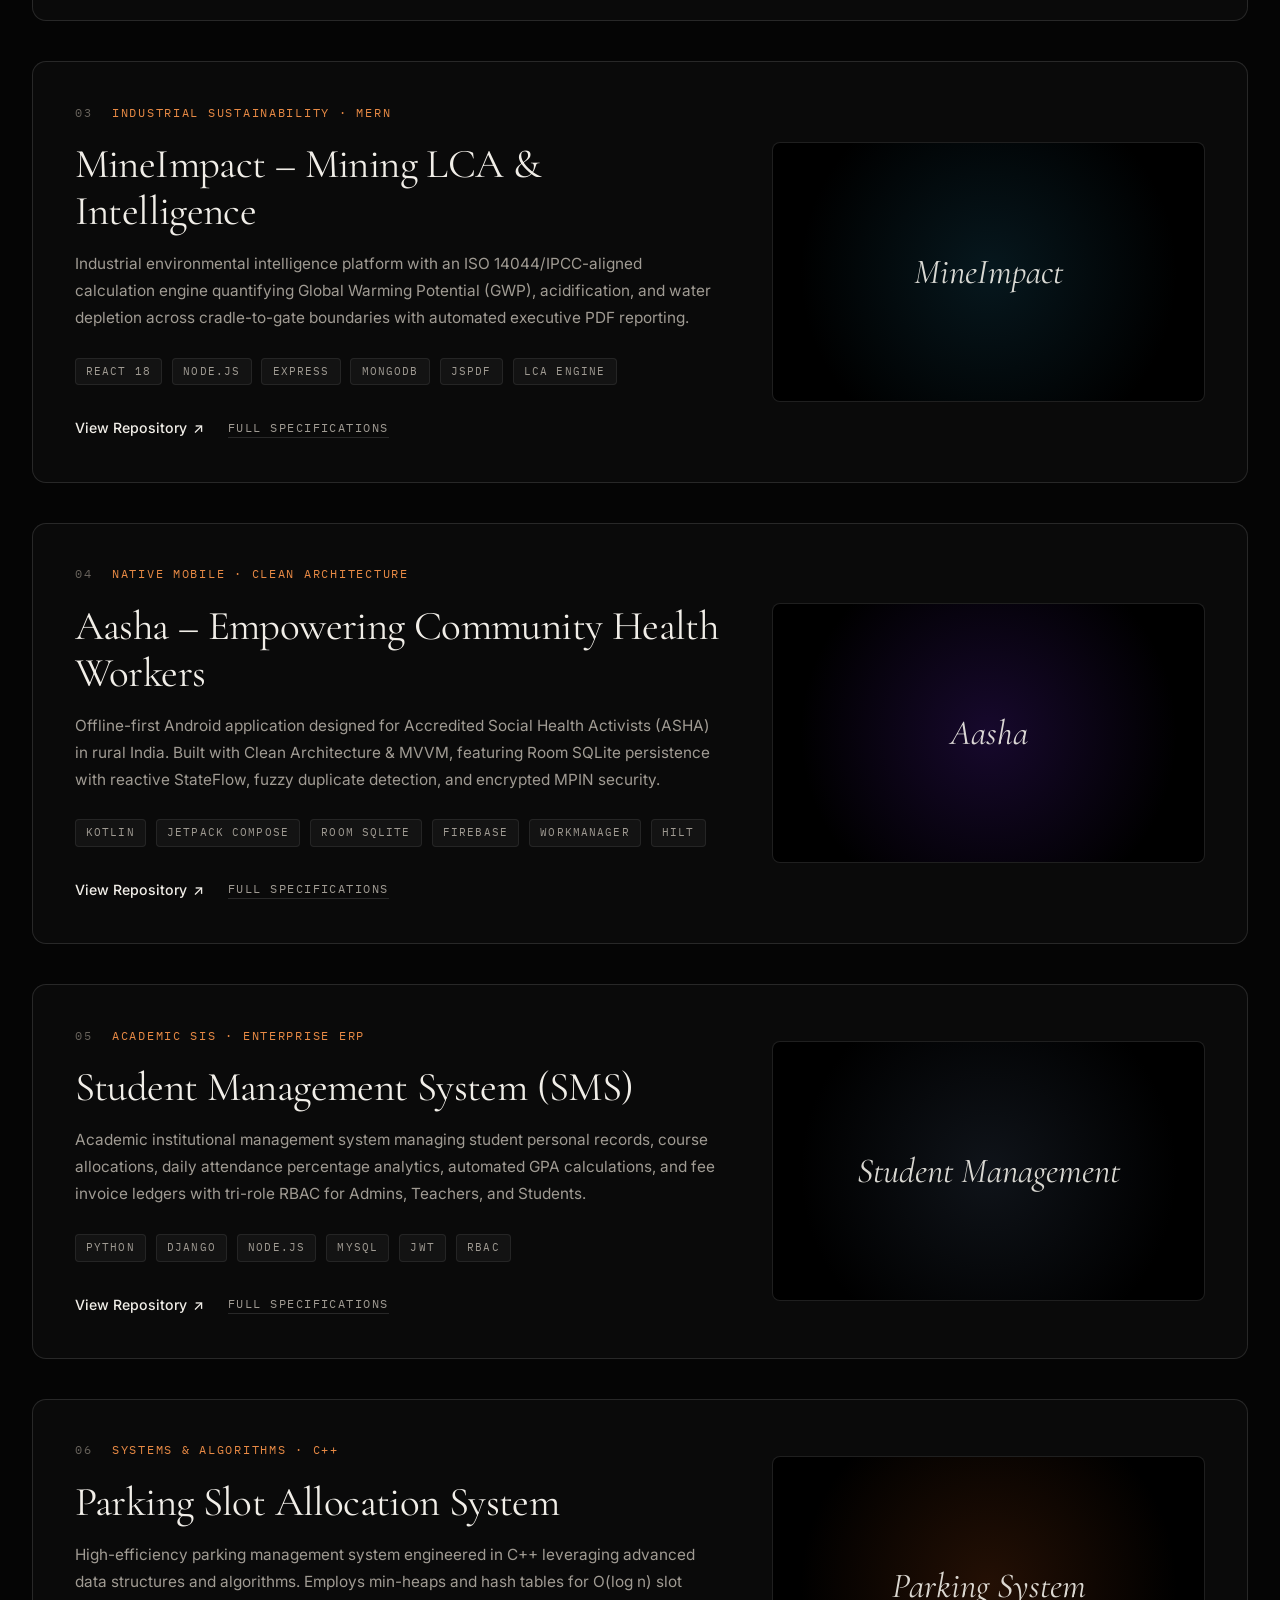
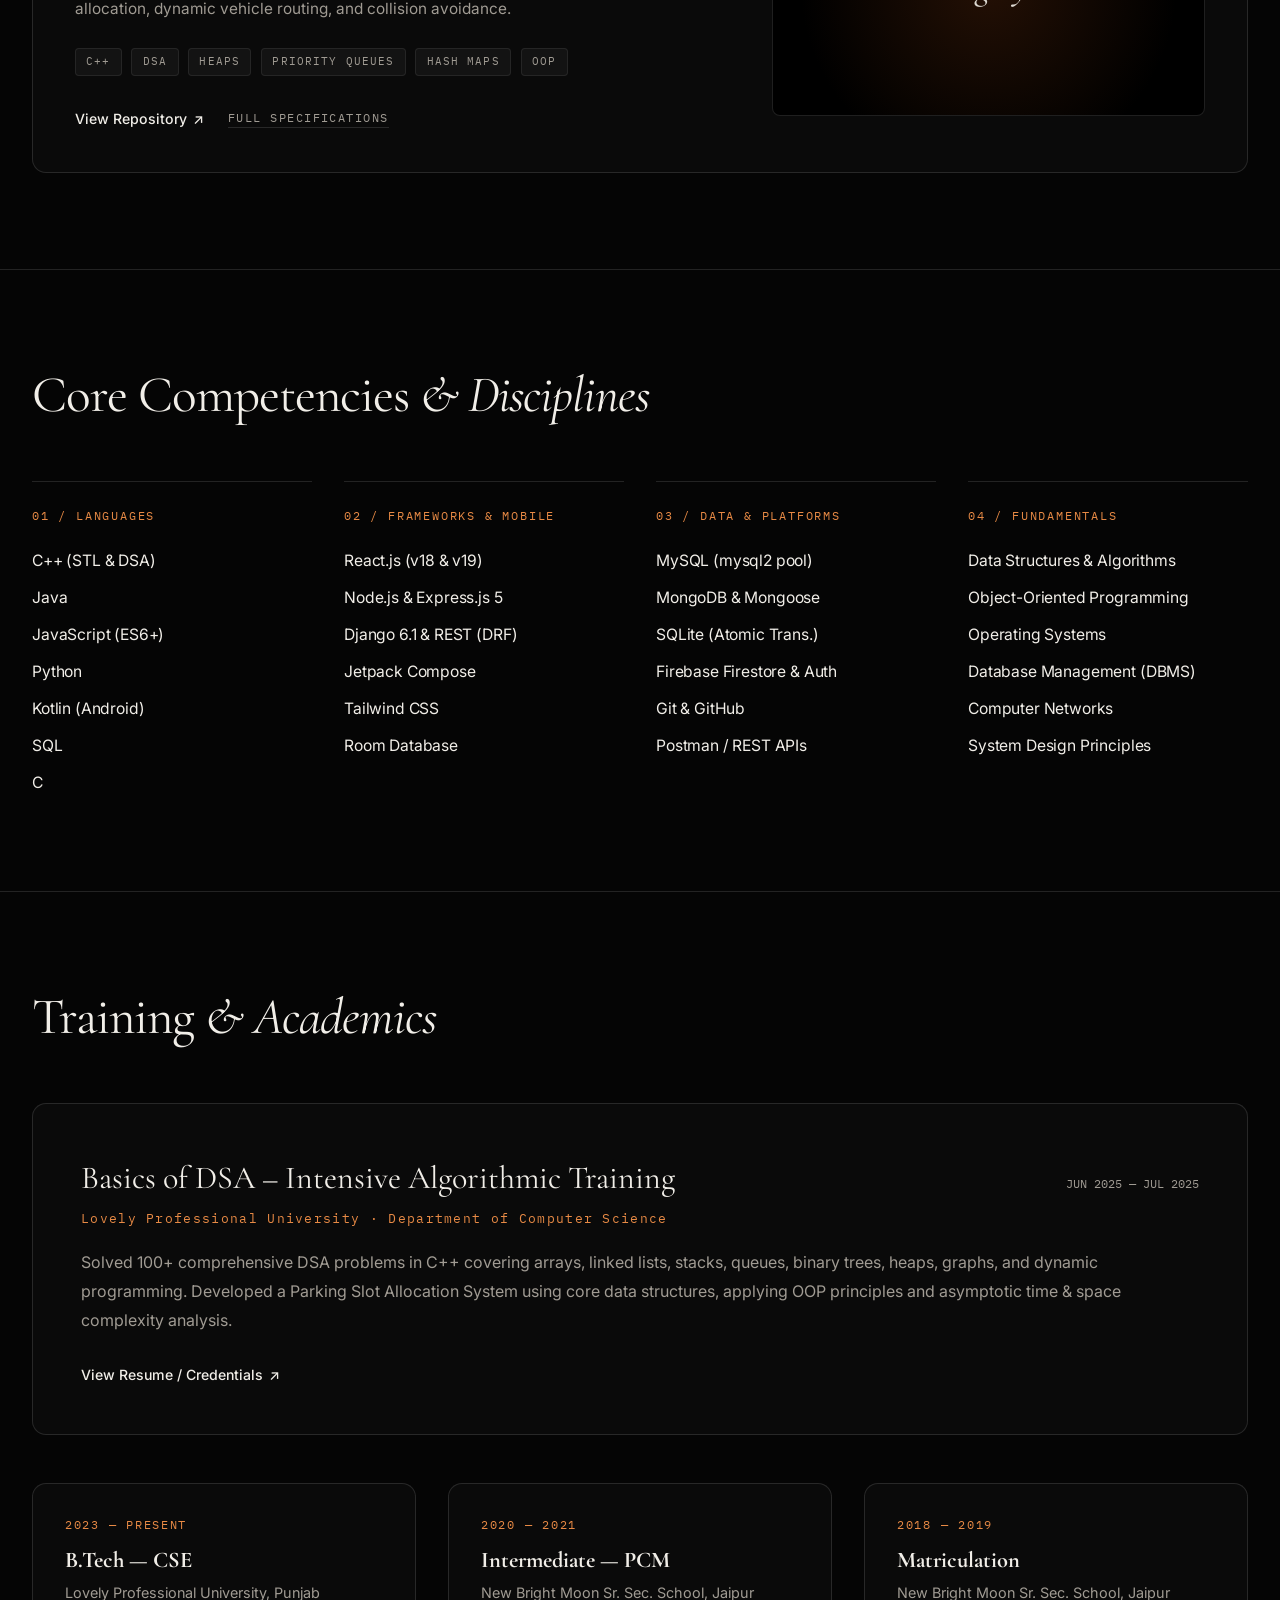
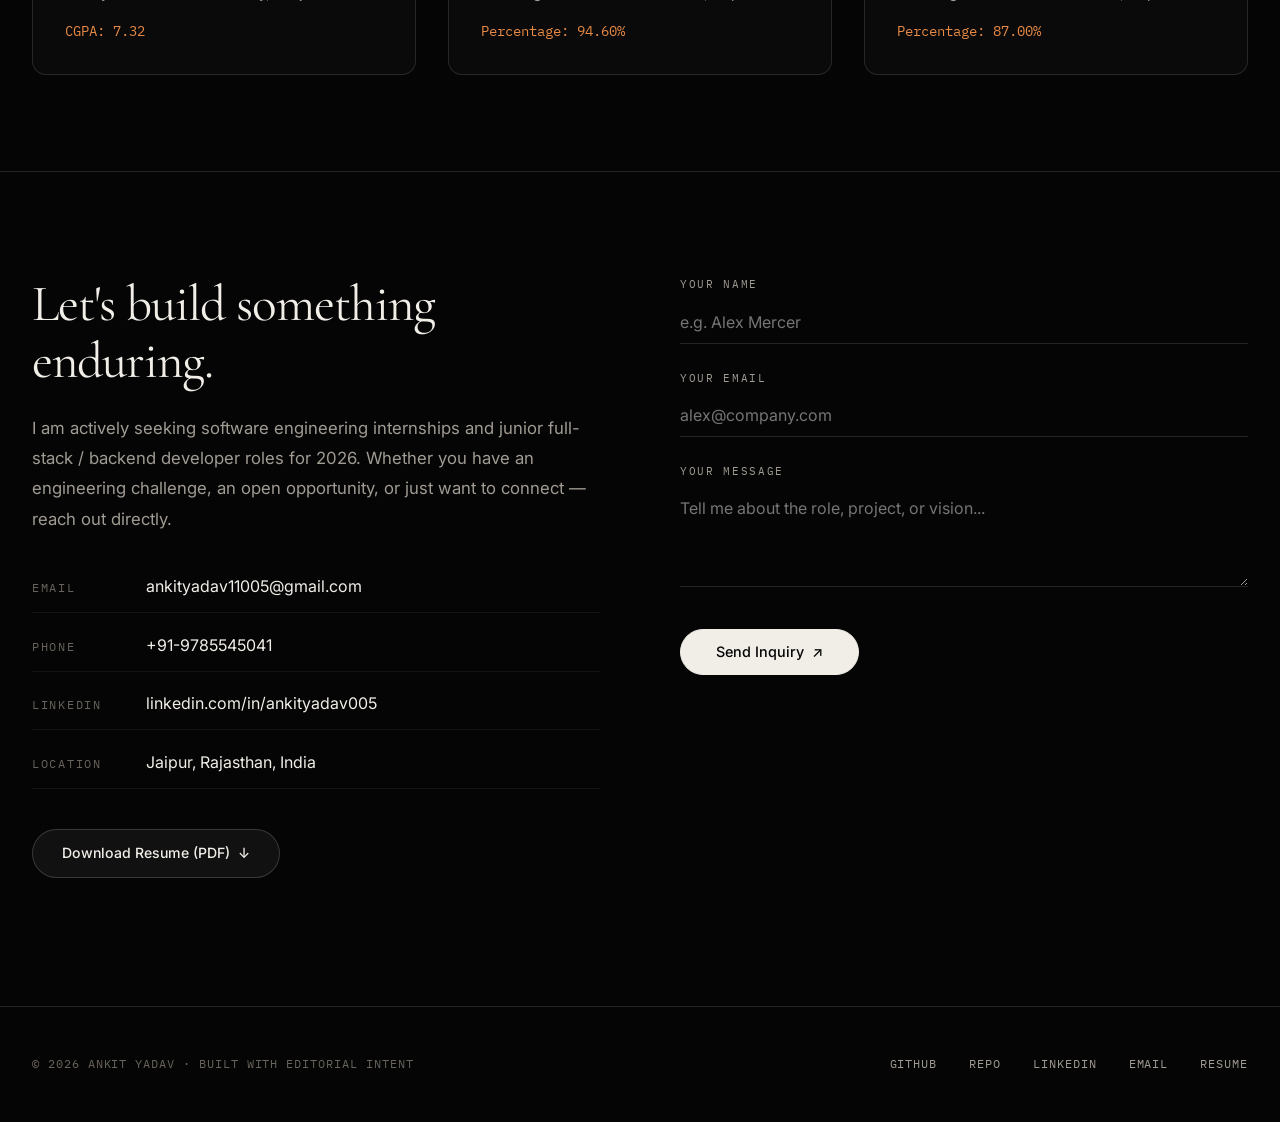
==== commit 47e6289b: "fix: update LinkedIn URL to https://www.linkedin.com/in/ankityadav005/" ====
--- a/index.html
+++ b/index.html
@@ -578,7 +578,7 @@
           </div>
           <div class="contact-direct-item">
             <span class="contact-item-tag">LINKEDIN</span>
-            <a href="https://linkedin.com/in/AnkitYadav" target="_blank" class="contact-item-val">linkedin.com/in/AnkitYadav</a>
+            <a href="https://www.linkedin.com/in/ankityadav005/" target="_blank" class="contact-item-val">linkedin.com/in/ankityadav005</a>
           </div>
           <div class="contact-direct-item">
             <span class="contact-item-tag">LOCATION</span>
@@ -628,7 +628,7 @@
     <div class="footer-links-group">
       <a href="https://github.com/ankityadav281" target="_blank" class="footer-link">GITHUB</a>
       <a href="https://github.com/ankityadav281/portfolio" target="_blank" class="footer-link">REPO</a>
-      <a href="https://linkedin.com/in/AnkitYadav" target="_blank" class="footer-link">LINKEDIN</a>
+      <a href="https://www.linkedin.com/in/ankityadav005/" target="_blank" class="footer-link">LINKEDIN</a>
       <a href="mailto:ankityadav11005@gmail.com" class="footer-link">EMAIL</a>
       <a href="12313015.pdf" download class="footer-link">RESUME</a>
     </div>
